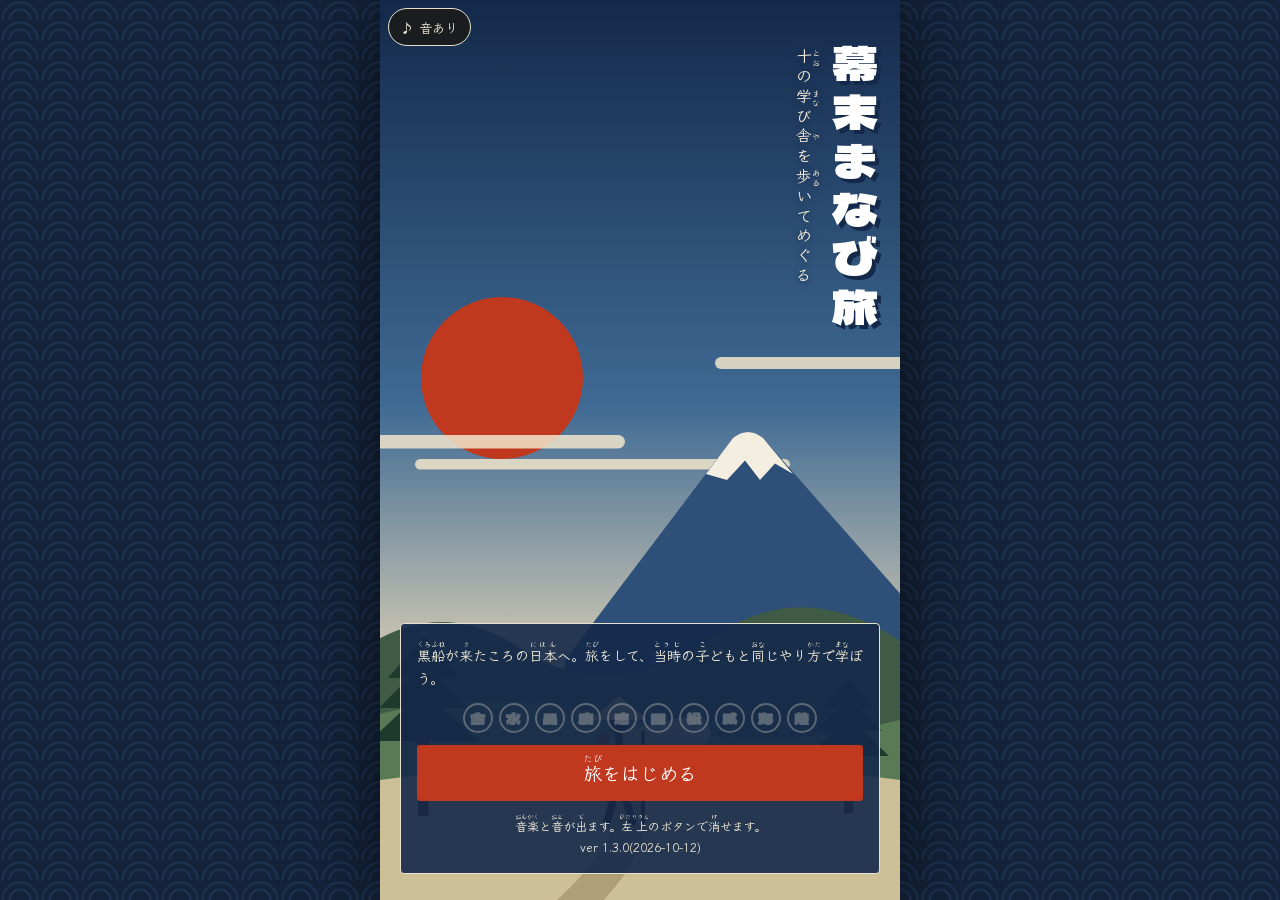
==== bakumatsu-manabi-tabi/index.html @ 2e452f58 "幕末まなび旅 v1.3.0: バージョン情報と更新のきろくを追加" ====
<!doctype html>
<html lang="ja">
<head>
<meta charset="utf-8">
<meta name="viewport" content="width=device-width,initial-scale=1,viewport-fit=cover">
<meta name="description" content="幕末の十の学び舎を歩いてめぐり、当時の子どもと同じやり方で学ぶ、ブラウザで遊べる追体験アプリ。松下村塾・適塾・咸宜園・日新館ほか。">
<meta name="theme-color" content="#14294a">
<meta property="og:type" content="website">
<meta property="og:site_name" content="幕末まなび旅">
<meta property="og:title" content="幕末まなび旅｜十の学び舎を、歩いてめぐる">
<meta property="og:description" content="素読、解読、話しあい、算術。幕末の子どもや若者と同じやり方で学ぶ、ブラウザで遊べる追体験アプリ。">
<meta property="og:url" content="https://shunpedesu.github.io/bakumatsu-manabi-tabi/">
<meta property="og:image" content="https://shunpedesu.github.io/bakumatsu-manabi-tabi/ogp.png">
<meta property="og:image:width" content="1200">
<meta property="og:image:height" content="630">
<meta property="og:locale" content="ja_JP">
<meta name="twitter:card" content="summary_large_image">
<meta name="twitter:title" content="幕末まなび旅｜十の学び舎を、歩いてめぐる">
<meta name="twitter:description" content="素読、解読、話しあい、算術。幕末の子どもや若者と同じやり方で学ぶ、ブラウザで遊べる追体験アプリ。">
<meta name="twitter:image" content="https://shunpedesu.github.io/bakumatsu-manabi-tabi/ogp.png">
<link rel="canonical" href="https://shunpedesu.github.io/bakumatsu-manabi-tabi/">
<link rel="icon" href="data:image/svg+xml,%3Csvg xmlns='http://www.w3.org/2000/svg' viewBox='0 0 64 64'%3E%3Crect width='64' height='64' rx='10' fill='%2314294a'/%3E%3Ccircle cx='32' cy='32' r='20' fill='%23c0391f'/%3E%3Ctext x='32' y='42' font-size='26' text-anchor='middle' fill='%23fff' font-family='sans-serif' font-weight='700'%3E旅%3C/text%3E%3C/svg%3E">
<style>body{margin:0}img{max-width:100%}[hidden]{display:none!important}</style>
<title>幕末まなび旅</title>
<link rel="stylesheet" href="https://fonts.googleapis.com/css2?family=Dela+Gothic+One&family=Zen+Antique&family=Klee+One:wght@400;600&display=swap">
<style>
/* layout: 浮世絵の道中図 → 学び舎ごとに空気(光・床・色)が切り替わる一画面の舞台。単一テーマ(和紙)を意図して採用 */
:root{
  color-scheme:light;
  --washi:#e8e1cf; --washi-2:#d9d0b8; --sumi:#1c1a17; --usuzumi:#5d574c;
  --ai:#1f3a5c; --shu:#c0391f; --matsu:#3f5b46; --kaki:#8f5527;
  --bg:var(--washi); --fg:var(--sumi); --panel:#f1ecdd; --panel-fg:var(--sumi); --line:#b9ae93;
  --f-brush:"Dela Gothic One","Hiragino Kaku Gothic StdN","Yu Gothic",sans-serif;
  --f-book:"Zen Antique","Hiragino Mincho ProN","Yu Mincho",serif;
  --f-body:"Klee One","Hiragino Maru Gothic ProN","Yu Gothic",sans-serif;
}
body[data-s="nisshin"]{--bg:#cfd3d1;--fg:#1b1e22;--line:#9aa3a3}
body[data-s="teki"]{--bg:#12141a;--fg:#e9dfc6;--panel:#231f1a;--panel-fg:#efe4c8;--line:#4a4032}
body[data-s="shoka"]{--bg:#d6cf9f;--fg:#231d12;--panel:#f3ecd2;--line:#a89d6a}
*{box-sizing:border-box}
html,body{min-height:100%}
html{background:#14233a}
body{background:#14233a radial-gradient(circle at 50% 100%,transparent 9px,#1d3352 10px 11px,transparent 12px 16px,#1d3352 17px 18px,transparent 19px) 0 0/40px 20px;color:var(--fg);font-family:var(--f-body);font-weight:600;font-size:17px;line-height:1.9}
#app{max-width:520px;min-height:100dvh;margin:0 auto;padding-inline:16px;padding-block:20px 56px;display:flex;flex-direction:column;gap:20px;background:var(--bg);color:var(--fg);box-shadow:0 0 70px #000a;transition:background .6s,color .6s;overflow-x:clip}
ruby rt{font-size:.5em;letter-spacing:0;font-family:var(--f-body);font-weight:500}
h1,h2,h3{font-family:var(--f-brush);font-weight:400;margin:0;line-height:1.5;text-wrap:balance}
p{margin:0}
button{font:inherit;color:inherit;cursor:pointer}
:focus-visible{outline:3px solid var(--shu);outline-offset:3px}

/* 道中図 */
.sky{margin:-20px -16px 0;padding:36px 16px 44px;background:linear-gradient(#17304f 0,#2d5078 34%,#8fa9b5 70%,var(--washi) 100%);color:#f3ecd9;text-align:center;position:relative}
.sky h1{font-size:clamp(40px,11vw,64px);letter-spacing:.08em}
.sky p{font-size:15px;opacity:.95}
.sky .sun{position:absolute;right:9%;top:26px;width:46px;height:46px;border-radius:50%;background:var(--shu);opacity:.9}
.legend{display:flex;flex-wrap:wrap;gap:8px 16px;font-size:14px;align-items:center}
.chip{display:inline-block;font-size:12px;font-weight:700;padding:0 8px;line-height:1.8;border:1.5px solid currentColor;margin-right:6px;vertical-align:middle;white-space:nowrap}
.chip.f{color:var(--ai)} .chip.a{color:var(--kaki);border-style:dashed}
body[data-s="teki"] .chip.f{color:#9db9dc} body[data-s="teki"] .chip.a{color:#d9a56a}
.road{list-style:none;margin:0;padding:0 0 0 26px;border-left:3px dotted var(--usuzumi);display:flex;flex-direction:column;gap:14px}
.road li{position:relative}
.road li::before{content:"";position:absolute;left:-35px;top:22px;width:15px;height:15px;border-radius:50%;background:var(--washi);border:3px solid var(--sumi)}
.road li.done::before{background:var(--shu);border-color:var(--shu)}
.fuda{width:100%;text-align:left;display:grid;grid-template-columns:auto 1fr auto;gap:14px;align-items:center;padding:12px 16px;background:var(--panel);border:1.5px solid var(--sumi);border-radius:3px;box-shadow:3px 3px 0 var(--washi-2)}
.fuda .no{font-family:var(--f-brush);font-size:28px;color:var(--ai);width:1.3em;text-align:center}
.fuda .nm{font-family:var(--f-brush);font-size:24px;line-height:1.6}
.fuda .sub{font-size:13px;color:var(--usuzumi);line-height:1.5}
.fuda .go{font-size:13px;font-weight:700;background:var(--sumi);color:var(--washi);padding:2px 10px;border-radius:2px;white-space:nowrap}
.fuda[disabled]{opacity:.55;cursor:default;box-shadow:none;border-style:dashed}
.fuda[disabled] .go{background:none;color:var(--usuzumi)}
button.fuda:not([disabled]):hover{transform:translate(-1px,-1px);box-shadow:5px 5px 0 var(--washi-2)}
.seal{display:inline-grid;place-items:center;width:44px;height:44px;border-radius:50%;border:3px solid var(--shu);color:var(--shu);font-family:var(--f-brush);font-size:24px;transform:rotate(-8deg)}

/* 舞台 */
.scene{position:relative;height:200px;margin:-20px -16px 0;overflow:hidden}
.scene .name{position:absolute;right:20px;top:16px;writing-mode:vertical-rl;font-family:var(--f-brush);font-size:34px;letter-spacing:.12em;line-height:1.2;z-index:3}
.scene .where{position:absolute;left:16px;bottom:10px;font-size:13px;z-index:3;font-weight:700}
/* 日新館: 雪の朝・しっくい壁・板の間 */
.sc-nisshin{background:linear-gradient(#e6e8e4 0 62%,#6f5236 62% 64%,#8a6a47 64%)}
.sc-nisshin::after{content:"";position:absolute;inset:64% 0 0;background:repeating-linear-gradient(90deg,transparent 0 78px,#5e4429 78px 80px)}
.sc-nisshin .win{position:absolute;left:8%;top:18px;width:46%;max-width:260px;height:96px;border:5px solid #4a3622;background:#b9c6cf;overflow:hidden}
.sc-nisshin .win::before{content:"";position:absolute;inset:-100px 0 0;background-image:radial-gradient(#fff 1.6px,transparent 2px),radial-gradient(#fff 1.2px,transparent 1.6px);background-size:38px 46px,27px 33px;animation:snow 7s linear infinite}
.sc-nisshin .win::after{content:"";position:absolute;inset:0;background:repeating-linear-gradient(90deg,transparent 0 30px,#4a3622 30px 33px)}
@keyframes snow{to{transform:translateY(92px)}}
/* 適塾: 夜・行灯・格子 */
.sc-teki{background:#0d0f14;color:#e9dfc6}
.sc-teki::before{content:"";position:absolute;inset:0;background:radial-gradient(circle at 24% 62%,#e8a54a66 0,#b8601f33 22%,transparent 52%);animation:flick 2.6s ease-in-out infinite}
.sc-teki .lamp{position:absolute;left:calc(24% - 22px);top:78px;width:44px;height:64px;background:linear-gradient(#f6d89a,#e9a850);border:3px solid #2a1c10;box-shadow:0 0 40px #f2b25e}
.sc-teki .lamp::after{content:"";position:absolute;left:-9px;right:-9px;bottom:-16px;height:13px;background:#2a1c10}
.sc-teki .kou{position:absolute;right:92px;left:46%;top:20px;height:112px;background:repeating-linear-gradient(90deg,#2b2318 0 7px,#141a2a 7px 20px);border:4px solid #2b2318}
.sc-teki::after{content:"";position:absolute;inset:78% 0 0;background:repeating-linear-gradient(90deg,#3b3a22 0 3px,#33321d 3px 6px)}
@keyframes flick{0%,100%{opacity:1}43%{opacity:.82}50%{opacity:.95}71%{opacity:.76}}
/* 松下村塾: 昼下がり・障子・八畳 */
.sc-shoka{background:linear-gradient(#efe6c4 0 66%,#b9ac6a 66%)}
.sc-shoka .shoji{position:absolute;left:6%;top:14px;width:50%;max-width:280px;height:112px;background:#fbf6e2;border:5px solid #6b4a2a;background-image:linear-gradient(#6b4a2a 2px,transparent 2px),linear-gradient(90deg,#6b4a2a 2px,transparent 2px);background-size:100% 37px,46px 100%;box-shadow:0 0 50px #fff6c8}
.sc-shoka::before{content:"";position:absolute;inset:0;background:linear-gradient(112deg,transparent 30%,#fff8cf88 31% 46%,transparent 47%);z-index:1}
.sc-shoka::after{content:"";position:absolute;inset:66% 0 0;background:repeating-linear-gradient(90deg,transparent 0 118px,#5c5a2c 118px 121px)}

/* 追加七校の舞台 */
body[data-s="kodo"]{--bg:#eadfd6} body[data-s="shohei"]{--bg:#c6ccc4} body[data-s="fuku"]{--bg:#d3d6d2}
body[data-s="shizu"]{--bg:#d8d6bd} body[data-s="kangi"]{--bg:#cfd3c2} body[data-s="kaigun"]{--bg:#c2d5db} body[data-s="goju"]{--bg:#dcd2c0}
.scene .name{max-height:176px}
.roof{position:absolute;left:6%;bottom:28%;width:54%;max-width:300px;height:100px;clip-path:polygon(8% 0,92% 0,100% 40%,95% 40%,95% 100%,5% 100%,5% 40%,0 40%)}
.sc-kodo{background:linear-gradient(#f6e9e6 0 72%,#cdc3a8 72%)}
.sc-kodo .roof{background:linear-gradient(#2c2c2c 0 40%,#f5f2e9 40%)}
.sc-kodo .ume{position:absolute;right:70px;top:0;width:44%;height:120px;background-image:radial-gradient(#cf3f6b 3.5px,transparent 4.5px),radial-gradient(#fff 3px,transparent 4px),linear-gradient(160deg,transparent 48%,#3a2a22 48% 51%,transparent 51%);background-size:44px 36px,58px 50px,100% 100%}
.sc-shohei{background:linear-gradient(#b7c3c8 0 72%,#8b8878 72%)}
.sc-shohei .roof{background:linear-gradient(#4b7a66 0 40%,#191919 40%)}
.sc-fuku{background:linear-gradient(#d3dde0 0 58%,#5f8496 58% 72%,#b5a787 72%)}
.sc-fuku .roof{background:linear-gradient(#3b3b3b 0 40%,#ece5d3 40%)}
.sc-shizu{background:linear-gradient(#e2e8d8 0 26%,#58774c 26% 72%,#b9ae8c 72%)}
.sc-shizu .roof{background:linear-gradient(#a8522c 0 46%,#eadcc3 46%)}
.sc-kangi{background:linear-gradient(#e9ece2 0 40%,#a9b8a4 40% 72%,#b3a985 72%)}
.sc-kangi .roof{background:linear-gradient(#8b7a48 0 52%,#e7ddc3 52%);clip-path:polygon(20% 0,80% 0,100% 52%,94% 52%,94% 100%,6% 100%,6% 52%,0 52%)}
.sc-kaigun{background:linear-gradient(#d4e3e8 0 58%,#2e5f7b 58%)}
.sc-kaigun .ship{position:absolute;left:12%;bottom:32%;width:48%;max-width:270px;height:112px;animation:bob 4s ease-in-out infinite;background:linear-gradient(90deg,transparent 22%,#1c1a17 22% 24%,transparent 24% 49%,#1c1a17 49% 51%,transparent 51% 76%,#1c1a17 76% 78%,transparent 78%) top/100% 82px no-repeat}
.sc-kaigun .ship::after{content:"";position:absolute;left:0;right:0;bottom:0;height:30px;background:#1c1a17;clip-path:polygon(0 0,100% 0,90% 100%,8% 100%)}
@keyframes bob{50%{transform:translateY(5px) rotate(-1deg)}}
.sc-goju{background:linear-gradient(#efe3d2 0 60%,#3d6a82 60% 74%,#b8ac8c 74%)}
.sc-goju .yama{position:absolute;left:4%;bottom:38%;width:62%;max-width:340px;height:92px;background:#4b5563;clip-path:polygon(0 100%,24% 34%,36% 22%,44% 30%,56% 8%,66% 14%,100% 100%)}
.sc-goju .kemuri{position:absolute;left:32%;top:8px;width:70px;height:44px;border-radius:50%;background:#9a9591;opacity:.75;filter:blur(5px)}
.mato{position:relative;height:44px;background:var(--bg);border:1.5px solid var(--fg)}
.mato::before{content:"";position:absolute;left:calc(50% - var(--z,18%)/2);width:var(--z,18%);top:0;bottom:0;background:var(--shu);opacity:.8}
.mato .ya{position:absolute;top:5px;width:6px;height:32px;background:var(--fg);animation:ya 1.2s linear infinite alternate!important}
@keyframes ya{from{left:0}to{left:calc(100% - 6px)}}
.yuka{height:96px;background:#3a1c13;position:relative;overflow:hidden;border:1.5px solid var(--line)}
.yuka i{position:absolute;inset:0;background:linear-gradient(100deg,transparent 22%,#fff9 40%,#ffe9b0aa 48%,transparent 66%);opacity:0;transition:opacity .4s}
.datsu{display:grid;gap:10px}
.datsu button{text-align:left;padding:10px 14px;background:var(--bg);border:1.5px solid var(--fg);border-radius:3px;color:var(--fg)}
.datsu button[disabled]{text-decoration:line-through;opacity:.45}
.kyu{font-family:var(--f-brush);font-size:20px}
.kyu b{color:var(--shu);font-weight:400;font-size:1.3em}
.eng{font-family:Georgia,"Times New Roman",serif;font-size:34px;line-height:1.3}
.panel{background:var(--panel);color:var(--panel-fg);border:1.5px solid var(--line);padding:20px 18px;display:flex;flex-direction:column;gap:14px;border-radius:3px}
.panel h2{font-size:26px}
.note{font-size:14px;line-height:1.75;border-top:1px dashed var(--line);padding-top:10px}
.tate{writing-mode:vertical-rl;font-family:var(--f-book);font-weight:700;font-size:clamp(21px,5.6vw,27px);line-height:2.3;letter-spacing:.08em;height:15em;max-width:100%;overflow-x:auto;margin-inline:auto;padding:8px 4px}
.tate span{transition:color .3s,opacity .3s;opacity:.28}
.tate span.on{opacity:1}
.tate span.now{color:var(--shu)}
.tate.all span{opacity:1}
.btn{background:var(--sumi);color:var(--washi);border:0;padding:10px 22px;border-radius:3px;font-weight:700;font-size:17px;align-self:flex-start}
body[data-s="teki"] .btn{background:#e9dfc6;color:#12141a}
.btn.sub{background:none;color:inherit;border:1.5px solid currentColor}
body[data-s="teki"] .btn.sub{background:none;color:inherit}
.btn[disabled]{opacity:.35;cursor:default}
.row{display:flex;flex-wrap:wrap;gap:10px;align-items:center}
.nav{display:flex;justify-content:space-between;align-items:center;gap:12px;flex-wrap:wrap}
.dots{display:flex;gap:7px}
.dots i{width:10px;height:10px;border-radius:50%;border:1.5px solid currentColor;opacity:.6}
.dots i.on{background:currentColor;opacity:1}
.ans{min-height:58px;border-bottom:2px solid var(--line);display:flex;flex-wrap:wrap;gap:6px;align-items:flex-end;padding-bottom:6px;font-family:var(--f-book);font-weight:700;font-size:20px}
.tiles{display:flex;flex-wrap:wrap;gap:10px}
.tile{font-family:var(--f-book);font-weight:700;font-size:20px;line-height:2;padding:4px 14px;background:var(--bg);color:var(--fg);border:1.5px solid var(--fg);border-radius:3px}
.tile.used{visibility:hidden}
.tile.ng{animation:shake .3s}
@keyframes shake{25%{transform:translateX(-5px)}75%{transform:translateX(5px)}}
.okite{font-family:var(--f-book);font-weight:700;font-size:clamp(18px,4.8vw,22px);line-height:2.2;margin:0;padding:0;list-style:none;min-height:9em}
.okite li{animation:rise .5s}
.okite .last{font-family:var(--f-brush);font-size:1.25em;color:var(--shu);margin-top:6px}
@keyframes rise{from{opacity:0;transform:translateY(8px)}}
.nl{display:flex;flex-wrap:wrap;gap:10px;font-family:Georgia,"Times New Roman",serif;font-size:24px}
.nl button{background:none;border:0;border-bottom:2px dotted currentColor;padding:2px 4px;display:flex;flex-direction:column;align-items:center;line-height:1.4}
.nl small{font-family:var(--f-body);font-size:12px;min-height:1.6em;color:#e0b070}
.wait{height:8px;background:var(--line);overflow:hidden}
.wait b{display:block;height:100%;width:0;background:#e8a54a}
.marks{font-size:30px;letter-spacing:.3em;font-family:var(--f-book)}
.usu{display:grid;place-items:center;gap:8px}
.kine{width:26px;height:110px;background:#7a5633;border-radius:6px 6px 12px 12px;transform-origin:50% 0;transition:transform .12s}
.kine.hit{transform:translateY(26px)}
.mortar{width:130px;height:54px;background:#5a4630;border-radius:8px 8px 40px 40px;border-top:10px solid #efe9d6}
.plan{width:150px;max-width:100%}
.plan rect{fill:#c9c07a;stroke:#4f4a22;stroke-width:2}
.choice{display:grid;gap:10px}
.choice button{text-align:left;padding:10px 14px;background:var(--bg);border:1.5px solid var(--fg);border-radius:3px;color:var(--fg)}
.choice button.sel{background:var(--fg);color:var(--bg)}
textarea{font:inherit;width:100%;min-height:92px;padding:10px;background:#fffdf3;color:#1c1a17;border:1.5px solid var(--line);border-radius:3px;resize:vertical}
.voices{display:grid;gap:8px;font-size:15px}
.voices p{border-left:4px solid var(--matsu);padding-left:10px}
.tegata{align-self:center;width:min(100%,380px);background:linear-gradient(90deg,#b98a54,#c99b63 40%,#b58449);color:#231708;border-radius:46px 46px 6px 6px;padding:34px 22px 24px;text-align:center;display:flex;flex-direction:column;gap:14px;box-shadow:0 4px 0 #6f4d27;position:relative}
.tegata::before{content:"";position:absolute;top:12px;left:50%;width:12px;height:12px;margin-left:-6px;border-radius:50%;background:var(--washi)}
.tegata h2{font-size:34px;letter-spacing:.2em}
.stamps{display:grid;grid-template-columns:repeat(5,1fr);gap:8px;justify-items:center}
.stamps .seal{width:46px;height:46px}
.stamps .none{border:2px dashed #7a5a34;color:transparent;transform:none}
.shi{font-family:var(--f-brush);font-size:20px;line-height:1.7;overflow-wrap:anywhere}
.big{font-family:var(--f-brush);font-size:30px;text-align:center}
.cv{width:100%;height:250px;display:block;border:1.5px solid var(--sumi);background:#efe6d0}
#go{touch-action:none;user-select:none;-webkit-user-select:none}
.nfuda{border:2px solid var(--panel-fg);padding:10px 14px;font-size:15px;line-height:1.8;background:var(--bg);color:var(--fg)}
.nfuda b.t{font-family:var(--f-brush);font-weight:400;font-size:20px;margin-right:8px}
.ima{color:var(--shu);font-weight:700;white-space:nowrap}
input[type=text]{font:inherit;width:100%;max-width:280px;padding:8px 10px;background:#fffdf3;color:#1c1a17;border:1.5px solid var(--line);border-radius:3px}
.choice small{display:block;font-size:13px;line-height:1.6;opacity:.85}
.ages{display:flex;flex-wrap:wrap;gap:8px}
.ages button{padding:4px 14px;background:var(--bg);border:1.5px solid var(--fg);border-radius:3px;color:var(--fg)}
.ages button.sel{background:var(--fg);color:var(--bg)}
.menjo{align-self:center;width:min(100%,460px);background:#f6f1e1;border:6px double var(--sumi);padding:24px 20px;text-align:center;display:flex;flex-direction:column;gap:10px}
.menjo h2{font-size:38px;letter-spacing:.25em}
details{font-size:14px;line-height:1.8}
details summary{cursor:pointer;font-weight:700}
/* 第四版: 書体・スマホ主体・扉絵・人物・音 */
h1,h2,.fuda .nm,.fuda .no,.big,.kyu,.seal,.shi,.okite .last{letter-spacing:.02em}
.tate,.tile,.ans,.okite,.marks{font-weight:400}
.panel h2{font-size:23px}.fuda .nm{font-size:20px}.fuda .no{font-size:24px}.big{font-size:26px}.kyu{font-size:17px}.shi{font-size:18px}
.btn{min-height:48px}.choice button,.datsu button,.tile{min-height:46px}
.nav{position:sticky;bottom:0;z-index:5;background:var(--bg);margin-inline:-16px;padding:10px 16px calc(10px + env(safe-area-inset-bottom,0px));border-top:1.5px solid var(--line)}
#back{align-self:flex-end}
#snd{position:fixed;z-index:20;top:calc(8px + env(safe-area-inset-top,0px));left:max(8px,calc(50% - 252px));min-height:38px;padding:0 12px;border:1.5px solid #e8e1cf;border-radius:19px;background:#1c1a17d9;color:#e8e1cf;font:600 13px var(--f-body)}
.art{position:absolute;inset:0;width:100%;height:100%}
.title{position:relative;margin:-20px -16px -56px;min-height:max(620px,100dvh);overflow:hidden;display:flex;flex-direction:column;justify-content:flex-end;padding:24px 20px calc(26px + env(safe-area-inset-bottom,0px));color:#f3ecd9}
.title h1{position:absolute;right:20px;top:40px;writing-mode:vertical-rl;font-size:clamp(34px,10vw,46px);letter-spacing:.06em;line-height:1.12;color:#fff;text-shadow:4px 4px 0 #14294a;animation:rise 1s both}
.title .lead{position:absolute;right:calc(34px + clamp(34px,10vw,46px));top:48px;writing-mode:vertical-rl;font-size:16px;letter-spacing:.24em;text-shadow:0 1px 6px #14294a;animation:rise 1s .4s both}
.tbox{position:relative;z-index:2;display:flex;flex-direction:column;gap:12px;background:#14294ae6;border:1.5px solid #e8e1cf;padding:16px;border-radius:4px;animation:rise .8s .7s both}
.tbox p{font-size:14px;line-height:1.7}
.tbox .btn{align-self:stretch;font-size:19px;background:var(--shu);color:#fff}
.tbox .btn.sub{background:none;color:#f3ecd9;font-size:16px}
.tseals{display:flex;flex-wrap:wrap;gap:6px;justify-content:center}
.tseals .seal{width:30px;height:30px;font-size:15px;border-width:2px;opacity:.3;color:#f3ecd9;border-color:#f3ecd9;transform:none}
.tseals .seal.got{opacity:1;color:#ff8a70;border-color:#ff8a70}
.petal{position:absolute;top:-20px;width:11px;height:8px;background:#f4bcc6;border-radius:80% 10% 80% 10%;animation:fall linear infinite;z-index:1}
@keyframes fall{to{transform:translate(-70px,110vh) rotate(540deg)}}
.banner{position:relative;margin:-20px -16px 0;height:150px;overflow:hidden}
.banner h1{position:absolute;right:18px;bottom:10px;color:#fff;font-size:34px;text-shadow:3px 3px 0 #14294a}
.chara{display:grid;grid-template-columns:84px 1fr;gap:12px;align-items:start}
.chara>div{min-width:0}
.chara svg{width:84px;height:84px;display:block}
.chara b{font-family:var(--f-brush);font-weight:400;font-size:17px;line-height:1.6;display:block}
.chara small{display:block;font-size:13px;line-height:1.5;opacity:.85}
.fuki{background:var(--bg);color:var(--fg);border:1.5px solid currentColor;border-radius:4px 14px 14px 14px;padding:8px 12px;margin-top:6px;font-size:16px;line-height:1.75}
.met{display:grid;grid-template-columns:repeat(auto-fill,minmax(76px,1fr));gap:10px;text-align:center;font-size:12px;line-height:1.4;width:100%}
.met svg{width:62px;height:62px;margin:0 auto;display:block}
.met .q{opacity:.25}
.op{position:relative;margin:-20px -16px -56px;min-height:max(620px,100dvh);overflow:hidden;display:flex;flex-direction:column;justify-content:space-between;gap:18px;padding:64px 22px calc(22px + env(safe-area-inset-bottom,0px));background:linear-gradient(#0f1d33,#1f3a5c 70%,#2d4f78);color:#f3ecd9}
.op svg.ship{width:100%;height:auto;display:block;border:1.5px solid #f3ecd955}
.optx{display:flex;flex-direction:column;gap:14px;font-size:19px;line-height:2.1}
.optx p{animation:rise 1s both}
.optx p.big{color:#fff;font-size:30px;text-align:left}
.opnav{display:flex;align-items:center;justify-content:space-between;gap:10px}
.opnav span{font-size:13px;opacity:.7}
.opnav .btn{background:var(--shu);color:#fff}
.opnav .btn.sub{background:none;color:#f3ecd9}
.goalist{list-style:none;margin:0;padding:0;display:grid;gap:8px;font-size:16px;line-height:1.7}
.goalist li{display:grid;grid-template-columns:1fr auto;gap:10px;align-items:baseline;border-bottom:1px dashed currentColor;padding-bottom:6px}
.goalist b{font-family:var(--f-brush);font-weight:400;white-space:nowrap}
.goalist li.ok b{color:var(--shu)}
.op .goalist li.ok b{color:#ff8a70}
.goal{border-top:5px solid var(--shu)}
details.more>summary{display:inline-block;list-style:none;cursor:pointer;font-size:13px;font-weight:600;line-height:1.6;padding:4px 12px;border:1.5px solid currentColor;border-radius:14px;opacity:.8}
details.more>summary::-webkit-details-marker{display:none}
details.more[open]>summary{margin-bottom:8px}
details.more .note{border-top:0;padding-top:0}
.nfuda details.more{margin-top:6px}.nfuda details.more p{font-size:14px;line-height:1.8}
.tile.hint{outline:4px solid var(--shu);outline-offset:2px}
.mihon{font-family:var(--f-book);font-weight:400;font-size:15px;line-height:2.1;border:1.5px dashed var(--line);padding:6px 10px}
.inbox{border:2px solid var(--shu)}.inbox p{font-size:15px;line-height:1.8}
.itm{display:inline-grid;place-items:center;width:30px;height:30px;margin-right:8px;background:var(--sumi);color:var(--washi);font-family:var(--f-brush);font-weight:400;font-size:16px;border-radius:3px;vertical-align:middle}
.items{display:grid;gap:6px;font-size:14px;line-height:1.7}
.items details{border-bottom:1px dashed var(--line);padding-bottom:4px}
.items summary{list-style:none;font-weight:600}
.items .q{display:inline-block;opacity:.3}
.items{grid-template-columns:1fr}
.jobs{display:grid;gap:10px}
.srcb{border-top:1.5px solid var(--line);padding-top:10px;font-size:14px;line-height:1.75}
.srcb ul{margin:2px 0 8px;padding-left:1.3em}
.srcb .lk{font-size:13px;overflow-wrap:anywhere}
.srcb a{color:var(--ai)}
img.pt{border-radius:50%;border:2px solid #1c1a17;display:block;object-fit:cover}
.chara img.pt{width:84px;height:84px}
.met img.pt{width:62px;height:62px;margin:0 auto}
#tabs{position:fixed;z-index:15;bottom:0;left:50%;transform:translateX(-50%);width:min(100%,520px);display:grid;grid-template-columns:1fr 1fr;background:#1c1a17;padding-bottom:env(safe-area-inset-bottom,0px)}
#tabs button{min-height:54px;background:none;border:0;border-top:4px solid transparent;color:#cfc7b3;font:600 15px var(--f-body)}
#tabs button.on{border-top-color:var(--shu);color:#fff;background:#2e2a24}
body.tabbed #app{padding-bottom:calc(86px + env(safe-area-inset-bottom,0px))}
body.tabbed .nav{bottom:calc(54px + env(safe-area-inset-bottom,0px))}
.evt{border:2px solid var(--shu);padding:12px;display:flex;flex-direction:column;gap:10px;animation:rise .6s}
.evt b.t{font-family:var(--f-brush);font-weight:400;color:var(--shu);font-size:17px}
.cal{display:grid;grid-template-columns:repeat(14,1fr);gap:4px}
.cal i{aspect-ratio:1;border:1.5px solid var(--line);border-radius:50%}
.cal i.on{background:var(--shu);border-color:var(--shu)}
.panel h3{font-size:18px;margin-top:6px}
.rec{list-style:none;margin:0;padding:0;display:grid;gap:0}
.rec li{display:grid;grid-template-columns:1fr auto;gap:2px 10px;padding:8px 0;border-top:1px dashed var(--line);font-size:15px;line-height:1.7}
.rec small{grid-column:1/-1;font-size:13px;opacity:.85}
@media (prefers-reduced-motion:reduce){*{animation:none!important;transition:none!important}}
</style>
</head>
<body>

<button id="snd" type="button" aria-pressed="true">♪ 音あり</button>
<div id="app"></div>
<nav id="tabs" hidden aria-label="画面の切りかえ"><button type="button" data-v="map">道中図</button><button type="button" data-v="pass">マイページ</button></nav>

<script>
const R=s=>s.replace(/([一-鿿々ヶ]+)\{([^}]+)\}/g,'<ruby>$1<rt>$2</rt></ruby>');
const F=t=>`<span class="chip f">${R('史実{しじつ}')}</span>${R(t)}`;
const A=t=>`<span class="chip a">${R('アプリの工夫{くふう}')}</span>${R(t)}`;
const app=document.getElementById('app');
/* バージョン情報: 更新のたびに先頭へ足す */
const HIST=[['1.3.0','2026-10-12','むずかしさを三段階でえらべるように。説明文を「くわしく知る」にたたんで文章を減らした。バージョン情報を追加。'],
 ['1.2.0','2026-10-10','レベル、門の解放、時代の仕事、品あつめを追加。シェア用の画像を設定。'],
 ['1.1.0','2026-10-10','史実を原典と照らし合わせ、裏づけのない説明を削除。出典ページ、オープニング、旅の目あて、旅のむすびを追加。音楽を自作曲に。'],
 ['1.0.0','2026-10-09','公開。十の学び舎、歩く旅、主人公づくり、マイページ、出会う人。']];
const VER=HIST[0][0],VERDATE=HIST[0][1];
let S={view:'title',school:null,step:0,done:{},shi:'',notes:{},marks:[]};
S.me=null;S.at='edo';S.met={};S.vis={};S.days={};S.ev={};S.items={};S.jobs={};S.inbox=[];
try{const d=JSON.parse(localStorage.getItem('manabitabi')||'{}');S.done=d.done||{};S.shi=d.shi||'';S.me=d.me||null;S.at=d.at||'edo';S.met=d.met||{};S.vis=d.vis||{};S.days=d.days||{};S.ev=d.ev||{};S.dailyDone=d.dd||'';S.opSeen=d.op||0;S.endSeen=d.ed||0;S.diff=d.df||'n';S.items=d.it||{};S.jobs=d.jb||{};S.inbox=d.ib||[];Object.keys(S.done).forEach(k=>{if(!S.vis[k])S.vis[k]=1})}catch(e){}
const save=()=>{try{localStorage.setItem('manabitabi',JSON.stringify({done:S.done,shi:S.shi,me:S.me,at:S.at,met:S.met,vis:S.vis,days:S.days,ev:S.ev,dd:S.dailyDone,op:S.opSeen,ed:S.endSeen,it:S.items,jb:S.jobs,ib:S.inbox,df:S.diff}))}catch(e){}};
const UM={b:'武士{ぶし}の子{こ}',c:'商人{しょうにん}の子{こ}',n:'農家{のうか}の子{こ}',i:'医者{いしゃ}の子{こ}'};
const UMD={b:'藩{はん}の学校{がっこう}に通{かよ}える家{いえ}。父{ちち}は刀{かたな}を二本{にほん}さしている。',c:'町{まち}の寺子屋{てらこや}で、読{よ}み書{か}きとそろばんを習{なら}った。',n:'村{むら}の寺子屋{てらこや}で学{まな}び、家{いえ}の田畑{たはた}も手{て}つだっている。',i:'家{いえ}には薬{くすり}と本{ほん}がある。蘭学{らんがく}にあこがれている。'};
const AGE={10:'十歳{じっさい}',11:'十一歳{じゅういっさい}',12:'十二歳{じゅうにさい}',13:'十三歳{じゅうさんさい}',14:'十四歳{じゅうよんさい}',15:'十五歳{じゅうごさい}'};
const meLine=()=>`${esc(S.me.name)} ・ ${R(UM[S.me.um])} ・ ${R(AGE[S.me.age])}`;
/* だれが学べたか(史実) o: all=身分を問わない / b=武士だけ / most=多くは武士 */
const ADM={nisshin:{w:'会津藩{あいづはん}の上級{じょうきゅう}の武士{ぶし}の子{こ}。十歳{じっさい}で入学{にゅうがく}',o:'b'},kodo:{w:'水戸藩{みとはん}の武士{ぶし}とその子{こ}',o:'b'},shohei:{w:'幕府{ばくふ}の家来{けらい}とその子{こ}。講義{こうぎ}を聞{き}くだけなら、ほかの人{ひと}にもゆるされた',o:'most'},fuku:{w:'はじめは藩{はん}の武士{ぶし}の若者{わかもの}が中心{ちゅうしん}',o:'most'},teki:{w:'全国{ぜんこく}から集{あつ}まった若者{わかもの}',o:'open'},shizu:{w:'武士{ぶし}でない家{いえ}の子{こ}も学{まな}べた',o:'all'},shoka:{w:'武士{ぶし}の子{こ}も、そうでない家{いえ}の子{こ}も',o:'all'},kangi:{w:'年{とし}も身分{みぶん}も問{と}わない',o:'all'},kaigun:{w:'幕府{ばくふ}や藩{はん}からえらばれた武士{ぶし}の若者{わかもの}',o:'b'},goju:{w:'薩摩藩{さつまはん}の武士{ぶし}の男{おとこ}の子{こ}。六歳{ろくさい}から',o:'b'}};
const ERA={nisshin:'一八六〇年{ねん}ごろ',kodo:'一八四〇年代{ねんだい}',shohei:'一八五〇年代{ねんだい}',fuku:'一八六〇年代{ねんだい}',teki:'一八五〇年代{ねんだい}',shizu:'一八四〇年代{ねんだい}',shoka:'一八五七年{ねん}ごろ',kangi:'一八四〇年代{ねんだい}',kaigun:'一八五〇年代{ねんだい}のおわり',goju:'一八四〇年代{ねんだい}'};
function nyumon(){const a=ADM[S.school],b=S.me.um==='b';
  const v=a.o==='open'?F('全国{ぜんこく}から入門者{にゅうもんしゃ}が集{あつ}まりました。')+A('きみも塾生{じゅくせい}としてむかえます。'):a.o==='all'?F('きみの生{う}まれでも、ほんとうに入門{にゅうもん}できました。'):a.o==='most'?F('塾生{じゅくせい}の多{おお}くは武士{ぶし}の若者{わかもの}でした。')+A('きみも塾生{じゅくせい}としてむかえます。'):b?A('きみを、ここの武士{ぶし}の子{こ}としてむかえます。'):F('きみの生{う}まれでは、ほんとうは入門{にゅうもん}できませんでした。')+A('今日{きょう}は特別{とくべつ}に門{もん}をあけてもらいます。');
  return `<div class="nfuda"><b class="t">${R('入門札{にゅうもんふだ}')}</b>${meLine()}<br>${R(ERA[S.school])}<details class="more"><summary>${R('この門{もん}に入{はい}れた人{ひと}')}</summary><p>${A('学{まな}び舎{や}ごとに、出会{であ}う人{ひと}がいた時代{じだい}へ旅{たび}します。')}<br>${F('ここで学{まな}べた人{ひと}:'+a.w)}<br>${v}</p></details></div>`}
const esc=s=>s.replace(/[&<>"]/g,c=>({'&':'&amp;','<':'&lt;','>':'&gt;','"':'&quot;'}[c]));

/* ---------- 音: 音楽と効果音(すべてその場で合成) ---------- */
const AU={on:true,ctx:null,mood:null,timer:null,step:0,next:0};
try{AU.on=localStorage.getItem('manabitabi_snd')!=='off'}catch(e){}
function ac(){if(!AU.ctx){const C=window.AudioContext||window.webkitAudioContext;AU.ctx=new C();AU.bgm=AU.ctx.createGain();AU.bgm.gain.value=.13;AU.bgm.connect(AU.ctx.destination);AU.sfx=AU.ctx.createGain();AU.sfx.gain.value=.55;AU.sfx.connect(AU.ctx.destination)}
  if(AU.ctx.state==='suspended')AU.ctx.resume();return AU.ctx}
function env(g,t,v,d,a=.006){g.gain.setValueAtTime(.0001,t);g.gain.exponentialRampToValueAtTime(v,t+a);g.gain.exponentialRampToValueAtTime(.0001,t+d)}
function pluck(f,t,d,v,out){const c=AU.ctx,g=c.createGain();env(g,t,v,d);g.connect(out);[['triangle',1,1],['sine',2,.35],['sine',3.01,.12]].forEach(([w,m,k])=>{const o=c.createOscillator(),h=c.createGain();o.type=w;o.frequency.value=f*m;h.gain.value=k;o.connect(h).connect(g);o.start(t);o.stop(t+d+.05)})}
function flute(f,t,d,v,out){const c=AU.ctx,o=c.createOscillator(),g=c.createGain(),l=c.createOscillator(),lg=c.createGain();o.type='sine';o.frequency.value=f;l.frequency.value=5;lg.gain.value=f*.012;l.connect(lg).connect(o.frequency);
  g.gain.setValueAtTime(.0001,t);g.gain.linearRampToValueAtTime(v,t+.12);g.gain.setValueAtTime(v,t+d*.7);g.gain.linearRampToValueAtTime(.0001,t+d);o.connect(g).connect(out);o.start(t);l.start(t);o.stop(t+d+.05);l.stop(t+d+.05)}
function drum(t,v,out,f=120){const c=AU.ctx,o=c.createOscillator(),g=c.createGain();o.frequency.setValueAtTime(f,t);o.frequency.exponentialRampToValueAtTime(42,t+.2);env(g,t,v,.3,.004);o.connect(g).connect(out);o.start(t);o.stop(t+.35)}
function hiss(t,d,v,out,fq=1800){const c=AU.ctx,n=c.createBufferSource(),b=c.createBuffer(1,c.sampleRate*d,c.sampleRate),a=b.getChannelData(0);for(let i=0;i<a.length;i++)a[i]=Math.random()*2-1;n.buffer=b;const f=c.createBiquadFilter();f.type='bandpass';f.frequency.value=fq;const g=c.createGain();env(g,t,v,d,.004);n.connect(f).connect(g).connect(out);n.start(t)}
function tok(f=520,d=.09){if(!AU.on)return;try{const c=ac();pluck(f,c.currentTime,Math.max(d,.12)*2,.5,AU.sfx)}catch(e){}}
function sfx(k){if(!AU.on)return;try{const c=ac(),t=c.currentTime,o=AU.sfx;
  if(k==='ok'){pluck(587,t,.5,.4,o);pluck(880,t+.11,.7,.4,o)}
  else if(k==='clack'){hiss(t,.05,.5,o,2600);pluck(1400,t,.06,.18,o)}
  else if(k==='stamp'){drum(t,.9,o,150);hiss(t,.12,.35,o,700);pluck(294,t+.18,1.2,.35,o);pluck(440,t+.3,1.2,.3,o);pluck(587,t+.42,1.6,.3,o)}
  else if(k==='arrive'){[294,392,440,587,784].forEach((f,i)=>pluck(f,t+i*.1,.9,.35,o));drum(t+.5,.6,o)}
  else if(k==='boom'){drum(t,1,o,70);hiss(t,.6,.5,o,200)}
  else if(k==='step'){hiss(t,.06,.22,o,900)}}catch(e){}}
/* 音楽: 和楽器風の音色 × ビート。都節(in)と民謡調のペンタ(yo)。数字は音階の何番目か、_ は休み */
const SC={in:[0,1,5,7,8],yo:[0,3,5,7,10]},_=-1;
function fxInit(){if(AU.bus)return;const c=AU.ctx;AU.bus=c.createGain();const lp=c.createBiquadFilter();lp.type='lowpass';lp.frequency.value=6000;const cp=c.createDynamicsCompressor();cp.threshold.value=-18;cp.ratio.value=4;
  AU.bus.connect(lp).connect(cp).connect(AU.bgm);AU.send=c.createGain();AU.send.gain.value=.3;const dl=c.createDelay(1);dl.delayTime.value=.33;const fb=c.createGain();fb.gain.value=.38;const dlp=c.createBiquadFilter();dlp.type='lowpass';dlp.frequency.value=2200;
  AU.send.connect(dl);dl.connect(dlp).connect(fb).connect(dl);dlp.connect(AU.bus);AU.dl=dl;AU.bgm.gain.value=.22}
function sham(f,t,v,out){const c=AU.ctx,o=c.createOscillator(),bp=c.createBiquadFilter(),g=c.createGain();o.type='sawtooth';o.frequency.setValueAtTime(f*1.03,t);o.frequency.exponentialRampToValueAtTime(f,t+.03);bp.type='bandpass';bp.frequency.value=Math.min(4200,f*3.2);bp.Q.value=1.6;env(g,t,v,.26,.003);o.connect(bp).connect(g).connect(out);o.start(t);o.stop(t+.3);hiss(t,.02,v*.5,out,3200)}
function bassN(f,t,d,v,out){const c=AU.ctx,o=c.createOscillator(),o2=c.createOscillator(),lp=c.createBiquadFilter(),g=c.createGain();o.type='triangle';o2.type='sine';o.frequency.value=f;o2.frequency.value=f/2;lp.type='lowpass';lp.frequency.value=420;env(g,t,v,d,.008);o.connect(lp);o2.connect(lp);lp.connect(g).connect(out);o.start(t);o2.start(t);o.stop(t+d+.05);o2.stop(t+d+.05)}
function pad(fs,t,d,v,out){const c=AU.ctx,lp=c.createBiquadFilter(),g=c.createGain();lp.type='lowpass';lp.frequency.value=780;g.gain.setValueAtTime(.0001,t);g.gain.linearRampToValueAtTime(v,t+d*.35);g.gain.linearRampToValueAtTime(.0001,t+d);lp.connect(g).connect(out);
  fs.forEach(f=>[-7,7].forEach(ct=>{const o=c.createOscillator();o.type='sawtooth';o.frequency.value=f;o.detune.value=ct;o.connect(lp);o.start(t);o.stop(t+d+.05)}))}
const snare=(t,v,o)=>{hiss(t,.15,v,o,1900);drum(t,v*.5,o,210)},hat=(t,v,o)=>hiss(t,.03,v,o,8200);
const MOOD={
 map:{bpm:82,sc:'in',base:146.83,sw:.16,k:'x.....x...x.....',s:'....x.......x...',h:'x.x.x.x.x.x.x.xx',br:'x..x..x...x.....',bb:[0,3,2,4],pad:1,ins:'koto',
  ld:[[5,_,_,7,_,_,8,_,7,_,5,_,_,_,_,_, 4,_,_,5,_,_,7,_,5,_,4,_,2,_,_,_, 5,_,_,7,_,_,9,_,8,_,7,_,_,_,5,_, 4,_,5,_,2,_,_,_,0,_,_,_,_,_,_,_],
      [9,_,_,8,_,_,7,_,_,_,5,_,7,_,_,_, 8,_,_,7,_,_,5,_,4,_,_,_,2,_,_,_, 4,_,5,_,7,_,_,_,5,_,4,_,2,_,_,_, 0,_,_,2,_,_,4,_,5,_,_,_,_,_,_,_]]},
 walk:{bpm:138,sc:'yo',base:146.83,sw:0,k:'x...x...x...x.x.',s:'....x.......x..x',h:'x.xxx.xxx.xxx.xx',br:'x.x.x.x.x.x.x.x.',bb:[0,0,3,4],pad:0,ins:'sham',
  ld:[[5,_,5,7,8,_,7,5,7,_,5,4,5,_,_,_, 5,_,5,7,8,_,10,8,7,_,8,7,5,_,_,_],[5,_,5,7,8,_,7,5,7,_,5,4,5,_,_,_, 8,_,8,10,12,_,10,8,7,_,5,7,8,_,_,_],
      [9,_,8,7,8,_,7,5,7,_,5,4,2,_,4,_, 5,_,7,_,8,_,7,5,4,_,2,_,0,_,_,_],[5,_,5,7,8,_,7,5,7,_,5,4,5,_,_,_, 5,7,8,10,12,_,10,_,8,_,7,_,5,_,_,_]]},
 school:{bpm:72,sc:'yo',base:146.83,sw:0,k:'x...............',s:'................',h:'....x.......x...',br:'x.........x.....',bb:[0,2,3,0],pad:1,ins:'koto',
  ld:[[5,_,_,_,_,_,7,_,_,_,8,_,_,_,_,_, _,_,7,_,_,_,5,_,_,_,_,_,4,_,_,_, 5,_,_,_,_,_,9,_,_,_,8,_,_,_,7,_, _,_,5,_,_,_,_,_,4,_,_,_,5,_,_,_]]},
 night:{bpm:68,sc:'in',base:130.81,sw:.14,k:'x.......x.x.....',s:'....x.......x...',h:'..x...x...x...x.',br:'x.....x...x.....',bb:[0,0,1,4],pad:1,ins:'flute',
  ld:[[7,_,_,_,_,_,_,_,6,_,_,_,5,_,_,_, _,_,_,_,4,_,_,_,5,_,_,_,_,_,_,_, 9,_,_,_,_,_,_,_,8,_,_,_,7,_,_,_, 5,_,_,_,_,_,6,_,5,_,_,_,_,_,_,_]]}};
const nf=(m,d)=>{const sc=SC[m.sc],o=Math.floor(d/5);return m.base*Math.pow(2,(sc[((d%5)+5)%5]+12*o)/12)};
function bgmTick(){const c=AU.ctx,m=MOOD[AU.mood];if(!m)return;fxInit();const st=15/m.bpm,B=AU.bus;AU.dl.delayTime.value=st*3;
  while(AU.next<c.currentTime+.25){const i=AU.step,pos=i%16,bar=Math.floor(i/16),t=Math.max(AU.next,c.currentTime+.02)+(pos%2?st*m.sw:0);
    if(m.k[pos]==='x')drum(t,.95,B,150);if(m.s[pos]==='x')snare(t,.5,B);if(m.h[pos]==='x')hat(t,pos%4===2?.22:.13,B);
    const root=m.bb[bar%m.bb.length];if(m.br[pos]==='x')bassN(nf(m,root)/2,t,st*2.6,.75,B);
    if(m.pad&&pos===0)pad([nf(m,root),nf(m,root+2),nf(m,root+4)],t,st*16,.11,B);
    const L=m.ld[0].length,pat=m.ld[Math.floor(i/L)%m.ld.length],n=pat[i%L];
    if(n>=0){const f=nf(m,n)*2;if(m.ins==='sham'){sham(f,t,.5,B);sham(f,t,.12,AU.send)}else if(m.ins==='flute'){let k=1;while(pat[(i+k)%L]<0&&k<12)k++;flute(f,t,st*k*.95,.3,B);flute(f,t,st*k*.9,.1,AU.send)}else{pluck(f,t,1.5,.5,B);pluck(f,t,1.2,.2,AU.send)}}
    AU.step++;AU.next+=st}}
/* 曲: opening=扉・オープニング・むすび / contents=旅と学びのあいだ(しゅんぺ作) */
const TR={op:'music/opening_bakumatsu.mp3',main:'music/contents_bakumatsu.mp3'};AU.el={};
function fadeOut(a){clearInterval(a._f);a._f=setInterval(()=>{if(a.volume>.06)a.volume-=.05;else{clearInterval(a._f);a.pause()}},60)}
function bgm(){const want=AU.on?AU.mood:null;for(const k in TR){const a=AU.el[k]||(AU.el[k]=Object.assign(new Audio(TR[k]),{loop:true,preload:'none'}));
  if(k===want){clearInterval(a._f);a.volume=.5;if(a.paused)a.play().catch(()=>{})}else if(!a.paused)fadeOut(a)}}
function setMood(m){if(AU.mood===m&&AU.el[m]&&!AU.el[m].paused)return;AU.mood=m;bgm()}
const sndBtn=document.getElementById('snd'),sndLabel=()=>{sndBtn.textContent=AU.on?'♪ 音あり':'♪ 音なし';sndBtn.setAttribute('aria-pressed',AU.on)};sndLabel();
sndBtn.onclick=()=>{AU.on=!AU.on;try{localStorage.setItem('manabitabi_snd',AU.on?'on':'off')}catch(e){}sndLabel();if(AU.on){try{ac()}catch(e){}}bgm()};
addEventListener('pointerdown',e=>{if(!AU.on)return;try{ac();bgm()}catch(x){}if(e.target.closest&&e.target.closest('.btn,.fuda,.choice button,.ages button,.datsu button,#tabs button'))sfx('clack')},true);
document.addEventListener('visibilitychange',()=>{if(document.hidden){for(const k in AU.el)AU.el[k].pause()}else bgm()});

/* ---------- 扉絵 ---------- */
const art=(pos='xMidYMax')=>`<svg class="art" viewBox="0 0 400 600" preserveAspectRatio="${pos} slice" aria-hidden="true"><defs><linearGradient id="sk" x1="0" y1="0" x2="0" y2="1"><stop offset="0" stop-color="#14294a"/><stop offset=".45" stop-color="#3f6a94"/><stop offset=".78" stop-color="#e9d9b8"/><stop offset="1" stop-color="#f1e6cc"/></linearGradient></defs>
<rect width="400" height="600" fill="url(#sk)"/><circle cx="108" cy="252" r="54" fill="#c0391f"/>
<g fill="#f1e6cc" opacity=".85"><rect x="-20" y="290" width="210" height="9" rx="4.5"/><rect x="50" y="306" width="250" height="7" rx="3.5"/><rect x="250" y="238" width="190" height="8" rx="4"/></g>
<path d="M150 440 L262 292 Q272 284 282 292 L400 426 V600 H150Z" fill="#2d4f78"/><path d="M244 316 L262 292 Q272 284 282 292 L302 316 L290 309 L280 320 L270 307 L258 320Z" fill="#f4eee0"/>
<path d="M0 444 Q60 392 120 432 T250 424 T400 448 V600 H0Z" fill="#3f5b46"/><path d="M0 484 Q90 452 190 480 T400 472 V600 H0Z" fill="#587a55"/><path d="M0 524 Q200 492 400 524 V600 H0Z" fill="#cdbf98"/>
<path d="M150 610 Q214 552 182 524 Q160 502 236 488" stroke="#b09f76" stroke-width="22" fill="none" stroke-linecap="round"/>
<g fill="#1d3a2c"><rect x="52" y="470" width="7" height="74" fill="#3a2a1c"/><path d="M20 494h72l-36-34zM26 472h60l-30-30zM32 452h48l-24-28z"/><rect x="336" y="486" width="6" height="56" fill="#3a2a1c"/><path d="M312 504h54l-27-26zM317 487h44l-22-22zM322 471h34l-17-19z"/></g>
<g transform="translate(186,548)" stroke="#1c1a17" stroke-width="5" stroke-linecap="round" fill="#1c1a17"><path d="M0 -30 L-8 0 M0 -30 L9 0 M0 -30 V-58 M0 -50 L14 -38" fill="none"/><path d="M16 -60 V0" stroke-width="2.5" fill="none"/><circle cy="-66" r="7" stroke="none"/><path d="M-19 -68 H19 L0 -84Z" fill="#cdb98a" stroke="none"/><rect x="-16" y="-58" width="10" height="16" fill="#8f5527" stroke="none"/></g></svg>`;

/* ---------- 出会う人(実在の人物。絵とせりふは想像) ---------- */
const CH={
 nisshin:{n:'山川健次郎{やまかわけんじろう}',r:'日新館{にっしんかん}で学{まな}ぶ少年{しょうねん}',h:'boy',k:'#3b5a7a',hi:'きみも今日{きょう}からか。素読{そどく}は声{こえ}が小{ちい}さいとしかられるぞ。腹{はら}から出{だ}せ。',bye:'ならぬことはならぬ。わすれるなよ。',f:'一八五四年{ねん}生{う}まれ。会津藩士{あいづはんし}の子{こ}で、日新館{にっしんかん}で学{まな}びました。'},
 kodo:{n:'藤田東湖{ふじたとうこ}',r:'水戸藩{みとはん}の学者{がくしゃ}',h:'mage',k:'#5a4a3a',hi:'よく来{き}た。本{ほん}ばかりでも、剣{けん}ばかりでもいかん。両方{りょうほう}やって一人前{いちにんまえ}じゃ。',bye:'よく学{まな}んだら、梅{うめ}を見{み}て休{やす}め。',f:'藩主{はんしゅ}の斉昭{なりあき}をささえた学者{がくしゃ}。『弘道館記{こうどうかんき}』の下書{したが}きを書{か}いたといわれます。'},
 shohei:{n:'佐藤一斎{さとういっさい}',r:'学問所{がくもんじょ}の先生{せんせい}',h:'white',k:'#4f4a44',hi:'かたくなっておるな。ふだんどおり、はっきり読{よ}めばよい。',bye:'学{まな}びは一生{いっしょう}つづくものじゃ。',f:'昌平坂学問所{しょうへいざかがくもんじょ}の先生{せんせい}。「若{わか}いときに学{まな}べば、大人{おとな}になって役{やく}に立{た}つ」ということばをのこしました。'},
 fuku:{n:'福沢諭吉{ふくざわゆきち}',r:'塾{じゅく}の先生{せんせい}',h:'mage',k:'#2f4f4f',hi:'やあ、よく来{き}たね。ここでだいじなのは、学{まな}ぶ気{き}があるかどうかだ。',bye:'世{よ}の中{なか}がさわがしいときほど、本{ほん}を読{よ}もう。',f:'中津藩{なかつはん}の武士{ぶし}の子{こ}。適塾{てきじゅく}で学{まな}び、一八六〇年{ねん}には咸臨丸{かんりんまる}でアメリカへ行{い}きました。'},
 teki:{n:'緒方洪庵{おがたこうあん}',r:'適塾{てきじゅく}の先生{せんせい}・医者{いしゃ}',h:'sou',k:'#4a4a5a',hi:'遠{とお}くからよく来{き}ました。わからないところは、まず自分{じぶん}で調{しら}べること。それがここのやり方{かた}です。',bye:'学{まな}んだことは、人{ひと}のために使{つか}いなさい。',f:'大坂{おおさか}の医者{いしゃ}。天然痘{てんねんとう}をふせぐ種痘{しゅとう}を広{ひろ}めました。'},
 shizu:{n:'大鳥圭介{おおとりけいすけ}',r:'閑谷学校{しずたにがっこう}で学{まな}ぶ少年{しょうねん}',h:'boy',k:'#6b5a3a',hi:'ぼくは医者{いしゃ}の家{いえ}の子{こ}。きみも、まず床{ゆか}みがきからだよ。',bye:'ぼくはいつか大坂{おおさか}で蘭学{らんがく}を学{まな}ぶんだ。',f:'播磨{はりま}の医者{いしゃ}の子{こ}。少年{しょうねん}のころ閑谷学校{しずたにがっこう}で学{まな}びました。'},
 shoka:{n:'吉田松陰{よしだしょういん}',r:'松下村塾{しょうかそんじゅく}の先生{せんせい}',h:'sou',k:'#5a5a4a',hi:'よく来{き}てくれました。ここでは、わたしが教{おし}えるのではありません。いっしょに学{まな}びましょう。',bye:'あなたの志{こころざし}を、たいせつに。',f:'長州藩{ちょうしゅうはん}の武士{ぶし}。塾生{じゅくせい}を「きみ」とよんで、うやまったとつたわります。'},
 kangi:{n:'広瀬淡窓{ひろせたんそう}',r:'咸宜園{かんぎえん}の先生{せんせい}',h:'white',k:'#4a5a4a',hi:'年{とし}も身分{みぶん}も、ここでは関係{かんけい}ない。みな同{おな}じところから始{はじ}めるのじゃ。',bye:'来月{らいげつ}の月旦評{げったんひょう}を楽{たの}しみにしておるぞ。',f:'日田{ひた}の商人{しょうにん}の家{いえ}に生{う}まれた学者{がくしゃ}で、詩人{しじん}でもありました。'},
 kaigun:{n:'勝麟太郎{かつりんたろう}',r:'伝習生{でんしゅうせい}のまとめ役{やく}。のちの勝海舟{かつかいしゅう}',h:'mage',k:'#2a3a5a',hi:'おう、新入{しんい}りかい。船{ふね}は算術{さんじゅつ}で動{うご}くんだ。まずは計算{けいさん}からだぜ。',bye:'いつかこの船{ふね}で、海{うみ}の向{む}こうへ行{い}くぜ。',f:'幕府{ばくふ}の家来{けらい}。オランダ語{ご}ができたので、先生{せんせい}と伝習生{でんしゅうせい}のあいだをつなぐ役{やく}をつとめました。数学{すうがく}は苦手{にがて}だったそうです。'},
 goju:{n:'西郷隆盛{さいごうたかもり}',r:'郷中{ごじゅう}の二才頭{にせがしら}をつとめる若者{わかもの}',h:'mage',big:1,k:'#33312e',hi:'よう来{き}た。ここでは年上{としうえ}が年下{としした}のめんどうを見{み}る。わからんことは、何{なん}でも聞{き}け。',bye:'負{ま}けるな。うそを言{い}うな。弱{よわ}い者{もの}をいじめるな。',f:'一八四七年{ねん}、下加治屋町{したかじやまち}の郷中{ごじゅう}で、若者{わかもの}のまとめ役{やく}「二才頭{にせがしら}」になりました。'}};
/* ---------- 通いつづけると起こるできごと(at=何回目の入門か) ---------- */
const EV={
 shoka:[{at:2,n:'高杉晋作{たかすぎしんさく}',r:'塾生{じゅくせい}',h:'mage',k:'#3a3f55',line:'おもしろいやつが入{はい}ったと聞{き}いた。きみか。こんど、ぼくと議論{ぎろん}をしよう。',f:'長州藩士{ちょうしゅうはんし}の子{こ}。松下村塾{しょうかそんじゅく}で学{まな}び、のちに身分{みぶん}を問{と}わない軍隊{ぐんたい}「奇兵隊{きへいたい}」をつくりました。'},
  {at:3,n:'久坂玄瑞{くさかげんずい}',r:'塾生{じゅくせい}',h:'sou',k:'#4a5a3a',line:'高杉{たかすぎ}とはよく言{い}いあいになる。だが、あいつがいるから、ぼくも本{ほん}を読{よ}むんだ。',f:'医者{いしゃ}の家{いえ}の子{こ}。高杉{たかすぎ}とならんで塾{じゅく}の「双璧{そうへき}」とよばれました。'},
  {at:5,n:'伊藤利助{いとうりすけ}',r:'塾生{じゅくせい}。のちの伊藤博文{いとうひろぶみ}',h:'boy',k:'#5a4a3a',line:'ぼくの家{いえ}は身分{みぶん}が低{ひく}い。それでも先生{せんせい}は、同{おな}じように教{おし}えてくれるんだ。',f:'農家{のうか}の生{う}まれ。松下村塾{しょうかそんじゅく}で学{まな}び、のちに初代{しょだい}の内閣総理大臣{ないかくそうりだいじん}になりました。'}],
 teki:[{at:2,n:'福沢諭吉{ふくざわゆきち}',r:'塾頭{じゅくとう}(塾生{じゅくせい}のまとめ役{やく})',h:'mage',k:'#2f4f4f',line:'辞書{じしょ}はあいたかい? ぼくは夜{よる}どおし写{うつ}していたら、まくらをしたことがないと気{き}づいたよ。',f:'一八五五年{ねん}に適塾{てきじゅく}に入{はい}り、のちに塾頭{じゅくとう}になりました。'},
  {at:4,t:1,n:'村田良庵{むらたりょうあん}',r:'かつての塾頭{じゅくとう}。のちの大村益次郎{おおむらますじろう}',h:'sou',k:'#4a4038',line:'……訳{やく}は、短{みじか}く正{ただ}しく。それだけです。',f:'周防{すおう}の村{むら}の医者{いしゃ}の子{こ}。一八四九年{ねん}に適塾{てきじゅく}の塾頭{じゅくとう}になり、のちに軍隊{ぐんたい}のしくみを西洋式{せいようしき}に改{あらた}めました。'}],
 nisshin:[{at:2,n:'山本覚馬{やまもとかくま}',r:'日新館{にっしんかん}の先生{せんせい}',h:'mage',k:'#3a4a4a',line:'漢学{かんがく}だけでは足{た}りぬ。これからは西洋{せいよう}の学問{がくもん}も要{い}る。',f:'会津藩士{あいづはんし}。日新館{にっしんかん}で学{まな}び、のちに蘭学{らんがく}を教{おし}える場{ば}をつくりました。'}],
 kodo:[{at:2,n:'徳川斉昭{とくがわなりあき}',r:'水戸藩主{みとはんしゅ}',h:'mage',k:'#5a3a3a',line:'よく通{かよ}っておるな。学{まな}びに終{お}わりはないぞ。',f:'弘道館{こうどうかん}と偕楽園{かいらくえん}をつくった藩主{はんしゅ}。'},
  {at:4,n:'七郎麻呂{しちろうまろ}',r:'斉昭{なりあき}の子{こ}。のちの徳川慶喜{とくがわよしのぶ}',h:'boy',k:'#4a3a5a',line:'わたしも毎朝{まいあさ}、素読{そどく}をしている。いっしょに読{よ}もう。',f:'子{こ}どものころ水戸{みと}で育{そだ}ち、弘道館{こうどうかん}で学{まな}びました。のちに最後{さいご}の将軍{しょうぐん}になります。'}],
 shohei:[{at:2,n:'安積艮斎{あさかごんさい}',r:'学問所{がくもんじょ}の先生{せんせい}',h:'white',k:'#4a4a3a',line:'また来{き}たか。くり返{かえ}し読{よ}めば、意味{いみ}はしぜんと見{み}えてくる。',f:'福島{ふくしま}の神社{じんじゃ}の家{いえ}に生{う}まれ、学問所{がくもんじょ}の先生{せんせい}になった学者{がくしゃ}。'}],
 fuku:[{at:2,n:'小幡篤次郎{おばたとくじろう}',r:'塾{じゅく}の先輩{せんぱい}',h:'mage',k:'#3a4a3a',line:'ぼくも中津{なかつ}から出{で}てきたんだ。英語{えいご}は、まず声{こえ}に出{だ}すことだよ。',f:'福沢{ふくざわ}と同{おな}じ中津藩{なかつはん}の武士{ぶし}の子{こ}。のちに塾長{じゅくちょう}をつとめました。'}],
 shizu:[{at:2,t:1,n:'津田永忠{つだながただ}',r:'学校{がっこう}を建{た}てた人{ひと}',h:'mage',k:'#5a4a2a',line:'この学校{がっこう}は、百年{ひゃくねん}たってもくずれぬように建{た}てた。きみたちが学{まな}びつづけるためじゃ。',f:'池田光政{いけだみつまさ}の家来{けらい}。命{めい}じられて、長{なが}い年月{としつき}をかけて閑谷学校{しずたにがっこう}を建{た}てました。'}],
 kangi:[{at:2,n:'村田良庵{むらたりょうあん}',r:'塾生{じゅくせい}。のちの大村益次郎{おおむらますじろう}',h:'sou',k:'#4a4038',line:'ここで漢学{かんがく}をおさめたら、つぎは大坂{おおさか}で蘭学{らんがく}です。',f:'一八四三年{ねん}に咸宜園{かんぎえん}に入{はい}り、そのあと大坂{おおさか}の適塾{てきじゅく}へ進{すす}みました。'}],
 kaigun:[{at:2,n:'カッテンディーケ',r:'オランダ海軍{かいぐん}の先生{せんせい}',h:'sou',k:'#1f2f55',hc:'#8a6a3a',line:'きみたちは、よく学{まな}ぶ。だが、海{うみ}の上{うえ}では、時間{じかん}を守{まも}ること。',f:'伝習所{でんしゅうじょ}で教{おし}えたオランダの海軍士官{かいぐんしかん}。日本{にほん}でのくらしを本{ほん}に書{か}きのこしました。'},
  {at:4,n:'榎本釜次郎{えのもとかまじろう}',r:'伝習生{でんしゅうせい}。のちの榎本武揚{えのもとたけあき}',h:'mage',k:'#2a4a4a',line:'機関{きかん}のしくみは、手{て}をよごして覚{おぼ}えるのがいちばんさ。',f:'幕府{ばくふ}の家来{けらい}の子{こ}。伝習所{でんしゅうじょ}で学{まな}び、のちにオランダへ留学{りゅうがく}しました。'}],
 goju:[{at:2,n:'大久保正助{おおくぼしょうすけ}',r:'同{おな}じ郷中{ごじゅう}の二才{にせ}。のちの大久保利通{おおくぼとしみち}',h:'mage',k:'#2f3540',line:'西郷{さいごう}さんとは、子{こ}どものころからの仲間{なかま}だ。きみも、ここの仲間{なかま}だ。',f:'西郷{さいごう}と同{おな}じ下加治屋町{したかじやまち}の郷中{ごじゅう}で育{そだ}ちました。'}]};
const charaC=(c,line)=>`<div class="chara">${face(c)}<div><b>${R(c.n)}</b><small>${R(c.r)}</small><p class="fuki">${R(line)}</p></div></div>`;
function event(){const n=(S.vis[S.school]||0)+1,list=EV[S.school]||[],e=list.find(x=>x.at===n),nx=list.find(x=>x.at>n);
  let h=`<p class="kyu">${R(`${n}回目{かいめ}の入門{にゅうもん}`)}</p>`;
  if(e){S.ev[S.school+e.at]=1;save();setTimeout(()=>sfx('arrive'),700);h+=`<div class="evt"><b class="t">${R(e.t?'時{とき}をこえた出会{であ}い':'できごと')}</b>${charaC(e,e.line)}<p class="note">${F(e.f)}<br>${A('出会{であ}いの場面{ばめん}とせりふは想像{そうぞう}です。')}${e.t?R(' この人{ひと}は、たずねている時代{じだい}より前{まえ}の人{ひと}です。'):R('')}</p></div>`}
  else if(nx)h+=`<p style="font-size:14px">${R(`あと${nx.at-n}回{かい}通{かよ}うと、だれかに出会{であ}えそうだ。`)}</p>`;
  return h}
/* ---------- 学びの記録 ---------- */
const dkey=(d=new Date())=>`${d.getFullYear()}-${String(d.getMonth()+1).padStart(2,'0')}-${String(d.getDate()).padStart(2,'0')}`;
function logDay(){const b=lv(),k=dkey();S.days[k]=(S.days[k]||0)+1;afterLearn(b)}
function streak(){let n=0;const d=new Date();if(!S.days[dkey(d)])d.setDate(d.getDate()-1);while(S.days[dkey(d)]){n++;d.setDate(d.getDate()-1)}return n}
const RANKS=[[0,'旅{たび}の書生{しょせい}'],[1,'遊学生{ゆうがくせい}'],[4,'塾{じゅく}の先輩{せんぱい}'],[11,'塾頭{じゅくとう}'],[23,'志{こころざし}ある人{ひと}']];
/* ---------- レベル・門の解放・品 ---------- */
const LV=[0,1,2,4,6,8,11,14,18,23];
const xp=()=>Object.values(S.days).reduce((a,b)=>a+b,0),lvOf=x=>LV.filter(t=>t<=x).length,lv=()=>lvOf(xp());
const NEED={shizu:2,kangi:2,teki:3,shoka:3,shohei:4,kodo:4,nisshin:5,goju:6,kaigun:7,fuku:8},START={b:'nisshin',c:'kangi',n:'shizu',i:'teki'};
const unlocked=id=>!!S.done[id]||(S.me&&START[S.me.um]===id)||lv()>=NEED[id];
const ITEMS={
 s_nisshin:{g:'掟',n:'什{じゅう}の掟{おきて}の書{か}きつけ',f:'会津{あいづ}の子{こ}どもたちが毎日{まいにち}たしかめあった七{なな}つの決{き}まり。'},
 s_kodo:{g:'拓',n:'『弘道館記{こうどうかんき}』の拓本{たくほん}',f:'学校{がっこう}のこころざしを石{いし}にきざんだ文{ぶん}。「文武不岐{ぶんぶふき}」のことばがあります。'},
 s_shohei:{g:'褒',n:'素読吟味{そどくぎんみ}のほうび',f:'素読吟味{そどくぎんみ}でよくできた人{ひと}は、ほうびを受{う}けました。'},
 s_fuku:{g:'洋',n:'『西洋事情{せいようじじょう}』',f:'福沢諭吉{ふくざわゆきち}が西洋{せいよう}のようすを紹介{しょうかい}した本{ほん}。'},
 s_teki:{g:'辞',n:'ヅーフ辞書{じしょ}の写{うつ}し',f:'塾{じゅく}に一部{いちぶ}しかない辞書{じしょ}。塾生{じゅくせい}は必要{ひつよう}なところを自分{じぶん}で書{か}き写{うつ}しました。'},
 s_shizu:{g:'瓦',n:'閑谷{しずたに}の赤{あか}い瓦{かわら}',f:'講堂{こうどう}の屋根{やね}をおおう瓦{かわら}。近{ちか}くの窯{かま}で焼{や}かれました。'},
 s_shoka:{g:'孟',n:'『講孟余話{こうもうよわ}』',f:'松陰{しょういん}が『孟子{もうし}』を講義{こうぎ}した内容{ないよう}をまとめた本{ほん}。'},
 s_kangi:{g:'評',n:'月旦評{げったんひょう}',f:'毎月{まいつき}の成績{せいせき}をしめす表{ひょう}。無級{むきゅう}から九級{きゅうきゅう}までありました。'},
 s_kaigun:{g:'航',n:'航海術{こうかいじゅつ}の帳面{ちょうめん}',f:'伝習所{でんしゅうじょ}では、航海術{こうかいじゅつ}・測量{そくりょう}・算術{さんじゅつ}などを学{まな}びました。'},
 s_goju:{g:'歌',n:'いろは歌{うた}の書{か}きつけ',f:'島津忠良{しまづただよし}の四十七首{よんじゅうななしゅ}。郷中{ごじゅう}の学{まな}びの手本{てほん}でした。'},
 t_tegata:{g:'手',n:'通行手形{つうこうてがた}',f:'関所{せきしょ}を通{とお}るための書{か}きつけ。'},
 t_kasa:{g:'笠',n:'菅笠{すげがさ}',f:'日{ひ}ざしや雨{あめ}をよける笠{かさ}。浮世絵{うきよえ}の旅人{たびびと}もかぶっています。'},
 t_yatate:{g:'筆',n:'矢立{やたて}',f:'筆{ふで}と墨{すみ}つぼをひとつにした、持{も}ちはこべる筆記用具{ひっきようぐ}。'},
 l_2:{g:'状',n:'はじめての紹介状{しょうかいじょう}',f:''},l_4:{g:'状',n:'藩校{はんこう}への紹介状{しょうかいじょう}',f:''},l_7:{g:'状',n:'長崎{ながさき}と江戸{えど}への紹介状{しょうかいじょう}',f:''},
 j_i:{g:'礎',n:'いしずえ「医{い}」',f:''},j_u:{g:'礎',n:'いしずえ「海{うみ}」',f:''},j_g:{g:'礎',n:'いしずえ「学{がく}」',f:''},j_k:{g:'礎',n:'いしずえ「国{くに}」',f:''}};
function give(id){if(S.items[id])return;S.items[id]=1;S.inbox.push(`<b class="itm">${ITEMS[id].g}</b>${R('品{しな}を手{て}に入{い}れた:'+ITEMS[id].n)}`)}
function afterLearn(before){const now=lv(),nd=Object.keys(S.days).length;
  if(now>before){const op=STATIONS.filter(s=>NEED[s.id]>before&&NEED[s.id]<=now&&!S.done[s.id]&&START[S.me.um]!==s.id).map(s=>s.nm);
    S.inbox.push(R(`レベルが ${now} に上{あ}がった。`)+(op.length?R('先生{せんせい}が紹介状{しょうかいじょう}を書{か}いてくれた。新{あたら}しくたずねられる学{まな}び舎{や}:')+op.map(R).join('、'):''));
    [2,4,7].forEach(t=>{if(before<t&&now>=t)give('l_'+t)});
    JOBS.forEach(j=>{if(before<j.lv&&now>=j.lv)S.inbox.push(R('時代{じだい}の仕事{しごと}「'+j.t+'」に声{こえ}がかかった。'))})}
  if(nd>=1)give('t_tegata');if(nd>=3)give('t_kasa');if(nd>=7)give('t_yatate');save()}
const DAILY=()=>[...RONGO.map(r=>({p:r.p,s:'『論語{ろんご}』',m:r.m})),...GINMI.map(p=>({p,s:'素読吟味{そどくぎんみ}の文{ぶん}'})),{p:MOSHI,s:'『孟子{もうし}』'},{p:['己{おのれ}の','欲{ほっ}せざる所{ところ}は','人{ひと}に施{ほどこ}すこと','勿{な}かれ'],s:'『論語{ろんご}』'},{p:['弘道{こうどう}とは何{なん}ぞ','人{ひと}能{よ}く','道{みち}を弘{ひろ}むるなり'],s:'『弘道館記{こうどうかんき}』'},{p:['いにしへの','道{みち}を聞{き}きても','唱{とな}へても','わが行{おこな}ひに','せずばかひなし'],s:'日新公{じっしんこう}いろは歌{うた}'}];
function myPage(){const tot=Object.values(S.days).reduce((a,b)=>a+b,0),rk=[...RANKS].reverse().find(r=>tot>=r[0]),nx=RANKS.find(r=>r[0]>tot),st=streak(),today=new Date();
  const cal=Array.from({length:14},(_,i)=>{const d=new Date(today);d.setDate(d.getDate()-13+i);return `<i class="${S.days[dkey(d)]?'on':''}" title="${dkey(d)}"></i>`}).join('');
  return `${S.resume?`<button class="btn" id="res">${R('学{まな}びのつづきにもどる')}</button>`:''}<section class="panel"><h2>${esc(S.me.name)}${R('の学{まな}びの記録{きろく}')}</h2>
  <p class="big" style="text-align:left">${R('レベル'+lvOf(tot)+' '+rk[1])}</p>
  <p>${R(`これまでの学{まな}び ${tot}回{かい} ・ つづけて ${st}日{にち}`)}${lvOf(tot)<10?`<br><span style="font-size:14px">${R(`あと${LV[lvOf(tot)]-tot}回{かい}でレベル${lvOf(tot)+1}`)}</span>`:''}</p>
  <div class="cal" aria-label="この14日間の記録">${cal}</div>
  <h3>${R('持{も}ちもの')} ${Object.keys(S.items).length}/${Object.keys(ITEMS).length}</h3><div class="items">${Object.keys(ITEMS).map(k=>S.items[k]?`<details><summary><b class="itm">${ITEMS[k].g}</b>${R(ITEMS[k].n)}</summary>${ITEMS[k].f?`<p>${F(ITEMS[k].f)}</p>`:''}</details>`:`<div class="q"><b class="itm">?</b></div>`).join('')}</div>
  <h3>${R('むずかしさ')}</h3>${dfButtons('dfm')}<p style="font-size:13px;line-height:1.7">${A(DFNOTE)}</p>
  <h3>${R('今日{きょう}の素読{そどく}')}</h3><div id="daily"></div>
  <h3>${R('学{まな}び舎{や}ごとの記録{きろく}')}</h3>
  <ul class="rec">${STATIONS.map(s=>{const v=S.vis[s.id]||0,ev=EV[s.id]||[];return `<li><b>${R(s.nm)}</b><span>${v?R(`${v}回{かい}`):R('まだ')}</span><small>${ev.map(e=>S.ev[s.id+e.at]?R(e.n):'?').join(' ・ ')}</small></li>`}).join('')}</ul>
  <p class="note">${F('当時{とうじ}の学{まな}びは、同{おな}じ文{ぶん}を毎日{まいにち}くり返{かえ}し声{こえ}に出{だ}すことが基本{きほん}でした。')}<br>${A('レベル、門{もん}がひらく順{じゅん}、品{しな}あつめ、通{かよ}うと起{お}こるできごと。品{しな}の説明{せつめい}は史実{しじつ}です。')}</p></section>`}
function bindDaily(){app.querySelectorAll('#dfm button').forEach(b=>b.onclick=()=>{S.diff=b.dataset.k;save();tok();render()});const rb=app.querySelector('#res');if(rb)rb.onclick=()=>{const r=S.resume;S.resume=null;S.view='school';S.school=r.school;S.step=r.step;render();scrollTo(0,0)};const box=app.querySelector('#daily');if(!box)return;const k=dkey();
  if(S.dailyDone===k){box.innerHTML=`<p>${R('今日{きょう}の素読{そどく}はすませた。また明日{あした}。')}</p>`;return}
  const pool=DAILY(),d=new Date(),q=pool[(d.getFullYear()*372+d.getMonth()*31+d.getDate())%pool.length];
  box.innerHTML=`<p style="font-size:14px">${R(q.s)}${R('より。声{こえ}に出{だ}しながら、読{よ}む順{じゅん}におそう。')}</p><div id="dg"></div>`;
  orderGame(box.querySelector('#dg'),q.p,()=>{S.dailyDone=k;logDay();sfx('stamp');setTimeout(()=>{if(S.view==='pass')render()},900)})}
/* ---------- 通うたびに変わる文と問い ---------- */
const kanaOf=p=>p.join('、').replace(/[一-鿿々ヶ]+\{([^}]+)\}/g,'$1');
const SP=[
 {p:['故{ふる}きを温{たず}ねて','新{あたら}しきを知{し}る','以{もっ}て師{し}と為{な}るべし'],m:'昔{むかし}のことをよく学{まな}び、そこから新{あたら}しいことを見{み}つける。そういう人{ひと}が先生{せんせい}になれる。',s:'『論語{ろんご}』為政{いせい}'},
 {p:['之{これ}を知{し}る者{もの}は','之{これ}を好{この}む者{もの}に如{し}かず','之{これ}を好{この}む者{もの}は','之{これ}を楽{たの}しむ者{もの}に如{し}かず'],m:'知{し}っているだけの人{ひと}は、好{す}きな人{ひと}にかなわない。好{す}きな人{ひと}は、楽{たの}しんでいる人{ひと}にかなわない。',s:'『論語{ろんご}』雍也{ようや}'},
 {p:['義{ぎ}を見{み}て','為{せ}ざるは','勇{ゆう}無{な}きなり'],m:'正{ただ}しいとわかっているのにやらないのは、勇気{ゆうき}がないからだ。',s:'『論語{ろんご}』為政{いせい}'},
 {p:['過{す}ぎたるは','猶{な}お','及{およ}ばざるがごとし'],m:'やりすぎは、足{た}りないのと同{おな}じくらいよくない。',s:'『論語{ろんご}』先進{せんしん}'},
 {p:['徳{とく}は','孤{こ}ならず','必{かなら}ず隣{となり}有{あ}り'],m:'りっぱな行{おこな}いをする人{ひと}は、ひとりぼっちにならない。かならず仲間{なかま}があらわれる。',s:'『論語{ろんご}』里仁{りじん}'},
 {p:['吾{われ}十有五{じゅうゆうご}にして','学{がく}に志{こころざ}す','三十{さんじゅう}にして立{た}つ','四十{しじゅう}にして惑{まど}わず'],m:'わたしは十五歳{じゅうごさい}で学問{がくもん}をこころざし、三十{さんじゅう}でひとり立{だ}ちし、四十{よんじゅう}でまよわなくなった。',s:'『論語{ろんご}』為政{いせい}'},
 {p:['三人{さんにん}行{おこな}えば','必{かなら}ず','我{わ}が師{し}有{あ}り'],m:'三人{さんにん}でいっしょに歩{ある}けば、その中{なか}にかならず自分{じぶん}の手本{てほん}になる人{ひと}がいる。',s:'『論語{ろんご}』述而{じゅつじ}'},
 {p:['君子{くんし}は','和{わ}して同{どう}ぜず','小人{しょうじん}は','同{どう}じて和{わ}せず'],m:'りっぱな人{ひと}は、仲{なか}よくするが、何{なん}でも合{あ}わせたりはしない。つまらない人{ひと}は、合{あ}わせるだけで、ほんとうには仲{なか}よくない。',s:'『論語{ろんご}』子路{しろ}'},
 {p:['学{まな}びて思{おも}わざれば','則{すなわ}ち罔{くら}し','思{おも}いて学{まな}ばざれば','則{すなわ}ち殆{あやう}し'],m:'学{まな}ぶだけで考{かんが}えなければ、身{み}につかない。考{かんが}えるだけで学{まな}ばなければ、あぶなっかしい。',s:'『論語{ろんご}』為政{いせい}'},
 {p:['性{せい}','相{あい}近{ちか}し','習{なら}い','相{あい}遠{とお}し'],m:'人{ひと}は生{う}まれたときは似{に}ている。そのあとの学{まな}びと習慣{しゅうかん}で、大{おお}きな差{さ}がつく。',s:'『論語{ろんご}』陽貨{ようか}'},
 {p:['剛毅木訥{ごうきぼくとつ}','仁{じん}に','近{ちか}し'],m:'心{こころ}が強{つよ}く、かざりけがなく、口{くち}べたな人{ひと}は、思{おも}いやりのある人{ひと}に近{ちか}い。',s:'『論語{ろんご}』子路{しろ}'},
 {p:['知{し}らざるを','知{し}らずと為{な}す','是{こ}れ知{し}るなり'],m:'知{し}らないことを「知{し}らない」とみとめる。それが、ほんとうに知{し}るということだ。',s:'『論語{ろんご}』為政{いせい}'},
 {p:['天{てん}の時{とき}は','地{ち}の利{り}に如{し}かず','地{ち}の利{り}は','人{ひと}の和{わ}に如{し}かず'],m:'よい時{とき}にめぐまれるより、よい場所{ばしょ}にいるほうが強{つよ}い。よい場所{ばしょ}より、人{ひと}びとが力{ちから}を合{あ}わせるほうが強{つよ}い。',s:'『孟子{もうし}』公孫丑{こうそんちゅう}下{げ}'},
 {p:['巧言令色{こうげんれいしょく}','鮮{すく}なし','仁{じん}'],m:'口{くち}がうまく、顔{かお}つきだけよい人{ひと}に、ほんとうの思{おも}いやりは少{すく}ない。',s:'『論語{ろんご}』学而{がくじ}'},
 {p:['過{あやま}ちて','改{あらた}めざる','是{これ}を過{あやま}ちと謂{い}う'],m:'まちがえたのに直{なお}さない。それこそが、ほんとうのまちがいだ。',s:'『論語{ろんご}』衛霊公{えいれいこう}'},
 {p:['歳{とし}寒{さむ}くして','然{しか}る後{のち}に','松柏{しょうはく}の','彫{しぼ}むに後{おく}るるを知{し}る'],m:'寒{さむ}い冬{ふゆ}になってはじめて、松{まつ}が最後{さいご}まで緑{みどり}でいることがわかる。苦{くる}しいときに、人{ひと}のほんとうの強{つよ}さがわかる。',s:'『論語{ろんご}』子罕{しかん}'},
 {p:['知者{ちしゃ}は惑{まど}わず','仁者{じんしゃ}は憂{うれ}えず','勇者{ゆうしゃ}は懼{おそ}れず'],m:'よく知{し}る人{ひと}はまよわない。思{おも}いやりのある人{ひと}はくよくよしない。勇気{ゆうき}のある人{ひと}はおそれない。',s:'『論語{ろんご}』子罕{しかん}'},
 {p:['己{おのれ}の','欲{ほっ}せざる所{ところ}は','人{ひと}に施{ほどこ}すこと','勿{な}かれ'],m:'自分{じぶん}がされたくないことは、人{ひと}にもしてはいけない。',s:'『論語{ろんご}』衛霊公{えいれいこう}'}];
const IROHA=[{p:['楼{ろう}の上{うえ}も','はにふの小屋{こや}も','住{す}む人{ひと}の','心{こころ}にこそは','たかきいやしき'],m:'りっぱな建物{たてもの}に住{す}んでも、そまつな小屋{こや}に住{す}んでも、人{ひと}のねうちは心{こころ}で決{き}まる。',s:'いろは歌{うた}「ろ」'},
 {p:['はかなくも','明日{あす}の命{いのち}を','頼{たの}むかな','今日{きょう}も今日{きょう}もと','学{まな}びをばせで'],m:'明日{あした}があると思{おも}って、今日{きょう}も学{まな}ばずにすごしてしまう。それではいけない。',s:'いろは歌{うた}「は」'}];
const SIDX={nisshin:0,kodo:1,shohei:2,shizu:3,kangi:4,goju:5};
function draw(school,k){const v=S.vis[school]||0,list=school==='goju'?IROHA.concat(SP):SP,st=(Math.max(0,v-1)*3+(school==='goju'?0:(SIDX[school]||0)*4)+(v===0?(SIDX[school]||0)*4+1:0))%list.length;return Array.from({length:k},(_,j)=>list[(st+j)%list.length])}
const MOSHIS=[{p:['至誠{しせい}にして','動{うご}かざる者{もの}は','未{いま}だ','之{こ}れ有{あ}らざるなり'],m:'まごころをつくして、心{こころ}を動{うご}かされない人{ひと}は、今{いま}までひとりもいない。'},
 {p:['天{てん}の時{とき}は','地{ち}の利{り}に如{し}かず','地{ち}の利{り}は','人{ひと}の和{わ}に如{し}かず'],m:'よい時{とき}より、よい場所{ばしょ}。よい場所{ばしょ}より、人{ひと}びとが力{ちから}を合{あ}わせること。'},
 {p:['我{われ}','善{よ}く','吾{わ}が浩然{こうぜん}の気{き}を','養{やしな}う'],m:'わたしは、のびのびとした大{おお}きな気{き}もちを、たいせつに育{そだ}てている。'}];
const TOPICS=[{q:'松陰{しょういん}がたずねる。「学問{がくもん}は、何{なん}のためにするのか?」',o:['世{よ}の中{なか}の役{やく}に立{た}つため','自分{じぶん}をみがくため','知{し}るのが楽{たの}しいから']},
 {q:'松陰{しょういん}がたずねる。「身分{みぶん}のちがう人{ひと}どうしが、いっしょに学{まな}ぶのはよいことか?」',o:['よい。いろいろな考{かんが}えにふれられる','むずかしい。くらしがちがいすぎる','何{なに}を学{まな}ぶかによる']},
 {q:'松陰{しょういん}がたずねる。「遠{とお}い国{くに}のできごとを、なぜ知{し}らねばならないのか?」',o:['いざというときに備{そな}えるため','よいところをまねて学{まな}ぶため','知{し}らなくてもくらせると思{おも}う']},
 {q:'松陰{しょういん}がたずねる。「正{ただ}しいと思{おも}うことに、まわりが反対{はんたい}したら、どうするか?」',o:['それでもやる','まず、わかってもらえるまで話{はな}す','もう一度{いちど}考{かんが}えなおす']}];
const ALTQ={'goju:二才の問い':[
 {q:'二才{にせ}がたずねる。「道{みち}で、けがをした旅人{たびびと}を見{み}つけた。だが、けいこの時刻{じこく}がせまっている。どうする?」',o:['旅人{たびびと}を助{たす}ける','けいこへ急{いそ}ぐ','近{ちか}くの大人{おとな}をよぶ'],a:'二才{にせ}はすぐに重{かさ}ねてたずねる。「では、助{たす}けているあいだに、けいこをぬけたと仲間{なかま}にせめられたら?」 声{こえ}に出{だ}して、すぐ答{こた}えてみよう。'},
 {q:'二才{にせ}がたずねる。「仲間{なかま}がうそをついているのを知{し}った。どうする?」',o:['本人{ほんにん}にじかに言{い}う','年上{としうえ}に相談{そうだん}する','しばらくようすを見{み}る'],a:'二才{にせ}はすぐに重{かさ}ねてたずねる。「では、その仲間{なかま}が、いちばんの友{とも}だったら?」 声{こえ}に出{だ}して、すぐ答{こた}えてみよう。'},
 {q:'二才{にせ}がたずねる。「年下{としした}の子{こ}が、川{かわ}に物{もの}を落{お}として泣{な}いている。流{なが}れは速{はや}い。どうする?」',o:['自分{じぶん}が川{かわ}に入{はい}って取{と}る','長{なが}い棒{ぼう}をさがす','あきらめるよう言{い}う'],a:'二才{にせ}はすぐに重{かさ}ねてたずねる。「では、それが父上{ちちうえ}の形見{かたみ}の品{しな}だったら?」 声{こえ}に出{だ}して、すぐ答{こた}えてみよう。'}]};
const NLX=[{w:['De','hond','drinkt','water'],j:['犬{いぬ}は','水{みず}を','飲{の}む']},{w:['Ik','heb','een','boek'],j:['わたしは','本{ほん}を','持{も}っている']},{w:['De','arts','helpt','de','zieke'],j:['医者{いしゃ}は','病人{びょうにん}を','助{たす}ける']},
 {w:['Wij','leren','Nederlands'],j:['わたしたちは','オランダ語{ご}を','学{まな}ぶ']},{w:['De','zon','geeft','licht'],j:['太陽{たいよう}は','光{ひかり}を','与{あた}える']},{w:['Het','kind','leest','een','boek'],j:['子{こ}どもは','本{ほん}を','読{よ}む']},
 {w:['De','arts','ziet','het','bloed'],j:['医者{いしゃ}は','血{ち}を','見{み}る']},{w:['Het','bloed','is','rood'],j:['血{ち}は','赤{あか}い','のである']},{w:['De','aarde','is','rond'],j:['地球{ちきゅう}は','丸{まる}い','のである']}];
const tekiSet=()=>{const v=S.vis.teki||0;return v===0?NL:[0,1,2].map(j=>NLX[((v-1)*3+j)%NLX.length])};
const FW=[{head:'<p class="eng">copyright</p>',q:'本{ほん}を書{か}いた人{ひと}が、勝手{かって}に写{うつ}されないようにする権利{けんり}。',o:['関所{せきしょ}','版権{はんけん}','年貢{ねんぐ}'],a:1,x:'福沢{ふくざわ}は copyright を「版権{はんけん}」と訳{やく}しました。'},
 {head:'<p class="eng">competition</p>',q:'店{みせ}どうしが、よい品{しな}を安{やす}く売{う}ろうときそいあうこと。',o:['競争{きょうそう}','相談{そうだん}','休息{きゅうそく}'],a:0,x:'福沢{ふくざわ}が作{つく}った訳{やく}。幕府{ばくふ}の役人{やくにん}は「争{あらそ}い」の字{じ}をいやがった、と本人{ほんにん}が書{か}いています。'},
 {head:'<p class="eng">speech</p>',q:'人{ひと}の前{まえ}で自分{じぶん}の考{かんが}えを話{はな}すこと。',o:['手紙{てがみ}','算術{さんじゅつ}','演説{えんぜつ}'],a:2,x:'「演説{えんぜつ}」という書{か}き方{かた}は、福沢{ふくざわ}と慶應義塾{けいおうぎじゅく}の人{ひと}たちが作{つく}りました。'},
 {head:'<p class="eng">independence</p>',q:'人{ひと}にたよらず、自分{じぶん}の力{ちから}で立{た}つこと。',o:['服従{ふくじゅう}','独立{どくりつ}','見物{けんぶつ}'],a:1,x:'「独立自尊{どくりつじそん}」は、福沢{ふくざわ}の考{かんが}えをあらわすことばとして知{し}られています。'},
 {head:'<p class="eng">economy</p>',q:'物{もの}を作{つく}り、売{う}り買{か}いし、くらしをささえるしくみ。',o:['経済{けいざい}','天文{てんもん}','剣術{けんじゅつ}'],a:0,x:'福沢{ふくざわ}は、上野{うえの}で戦{たたか}いがあった日{ひ}も、英語{えいご}の本{ほん}で経済{けいざい}の講義{こうぎ}をしていました。'}];
const fukuSet=()=>{const v=S.vis.fuku||0;return [0,1,2].map(j=>FW[(v*3+j)%FW.length])};
/* 海軍伝習所: 算術の問題をその場でつくる */
function kaiGen(){const rnd=(a,b)=>a+Math.floor(Math.random()*(b-a+1)),mk=(q,ok,ng,x,u)=>{const o=[ok,...ng].sort(()=>Math.random()-.5);return {q,o:o.map(n=>n+u),a:o.indexOf(ok),x}};
  const DIR=[['北東{ほくとう}',45],['東{ひがし}',90],['南東{なんとう}',135],['南{みなみ}',180],['南西{なんせい}',225],['西{にし}',270],['北西{ほくせい}',315]];
  const HX=DF()==='h'?3:1,a=rnd(4,9)*HX,t=rnd(2,6),a2=rnd(4,8)*HX,t2=rnd(3,7),d=DIR[rnd(0,6)],h=rnd(1,8)*30,tn=rnd(1,5)*15,kn=rnd(5,9),mi=rnd(2,4)*30;
  const QQ=[mk(`船{ふね}は一時間{いちじかん}に${a}海里{かいり}すすむ。${t}時間{じかん}では?`,a*t,[a*t+a,a*t-a],`${a}×${t}=${a*t}。速{はや}さ×時間{じかん}で、進{すす}んだ道{みち}のりがわかる。`,'海里{かいり}'),
   mk(`${a2*t2}海里{かいり}先{さき}の港{みなと}へ、一時間{いちじかん}に${a2}海里{かいり}で向{む}かう。何時間{なんじかん}かかる?`,t2,[t2+1,t2-1],`${a2*t2}÷${a2}=${t2}。道{みち}のり÷速{はや}さで、かかる時間{じかん}がわかる。`,'時間{じかん}'),
   mk(`羅針盤{らしんばん}は北{きた}が0度{ど}、東{ひがし}が90度{ど}、南{みなみ}が180度{ど}、西{にし}が270度{ど}。${d[0]}へ向{む}かうには?`,d[1],[(d[1]+90)%360,(d[1]+180)%360],`${d[0]}は${d[1]}度{ど}。`,'度{ど}'),
   mk(`いま船{ふね}は${h}度{ど}へ向{む}いている。右{みぎ}へ${tn}度{ど}まわすと?`,(h+tn)%360,[(h+tn+30)%360,(h-tn+360)%360],`${h}+${tn}=${(h+tn)%360}。右{みぎ}へまわすと数{かず}がふえる。`,'度{ど}'),
   mk(`一時間{いちじかん}に${kn}海里{かいり}の速{はや}さで、${mi}分{ぷん}すすんだ。道{みち}のりは? (${mi}分{ぷん}は${mi/60}時間{じかん})`,kn*mi/60,[kn*mi/60+kn/2,kn*mi/60+kn],`${kn}×${mi/60}=${kn*mi/60}。`,'海里{かいり}')];return DF()==='e'?QQ.slice(0,3):QQ}
const plain=t=>t.replace(/\{[^}]+\}/g,'');
/* 顔のつくり: 肖像画や写真でつたわる特徴(輪郭・眉・目・年ごろ)を数値にしたもの
   rx,ry=顔の幅と長さ cw=あごの幅 br=[眉の太さ,つり上がり] e=目(n細い s切れ長 g穏やか b大きい) ns=鼻の長さ ho=こけた頬 old=しわ fh=広いひたい mu=ひげ nk=首の太さ */
const FACE={'山川健次郎':{rx:17,ry:18,e:'b'},'藤田東湖':{rx:21,ry:20,cw:13,br:[4,2],ns:7,nk:16},'佐藤一斎':{rx:17,ry:22,cw:8,br:[2.4,-2],ns:10,ho:1,old:1},
 '福沢諭吉':{rx:17,ry:23,cw:9,br:[3.4,0],ns:9,fh:1},'緒方洪庵':{rx:18,ry:21,cw:10,br:[2,-1],e:'g',ns:7},'大鳥圭介':{rx:17,ry:18,e:'b'},
 '吉田松陰':{rx:15.5,ry:23,cw:6,br:[2,2],e:'s',ns:9,ho:1},'広瀬淡窓':{rx:16,ry:22,cw:7,br:[2,-2],e:'g',ns:8,old:1,ho:1},'勝麟太郎':{rx:16,ry:21,cw:7,br:[2.6,3],e:'s',ns:8},
 '西郷隆盛':{rx:22,ry:21,cw:15,br:[5.5,0],e:'b',ns:7,nk:19},'高杉晋作':{rx:15,ry:24,cw:7,br:[2.4,2],e:'s',ns:10},'久坂玄瑞':{rx:17,ry:21,cw:9,br:[2.6,1],ns:8},
 '伊藤利助':{rx:17,ry:18,e:'b'},'村田良庵':{rx:19,ry:24,cw:9,br:[5,0],ns:8,fh:1},'山本覚馬':{rx:19,ry:21,cw:11,br:[3.4,1],ns:8},'徳川斉昭':{rx:18,ry:22,cw:9,br:[3,2],ns:9,old:1},
 '七郎麻呂':{rx:16,ry:18,e:'b'},'安積艮斎':{rx:18,ry:21,cw:10,br:[2.4,-1],e:'g',ns:8,old:1},'小幡篤次郎':{rx:17,ry:21,cw:9,br:[2.4,0],ns:8},'津田永忠':{rx:19,ry:21,cw:11,br:[3,1],ns:8,old:1},
 'カッテンディーケ':{rx:17,ry:22,cw:9,br:[3,0],ns:10,mu:1,west:1},'榎本釜次郎':{rx:17,ry:21,cw:9,br:[3,1],ns:8},'大久保正助':{rx:16,ry:23,cw:8,br:[2.8,2],e:'s',ns:9}};
/* 画像生成でつくった肖像(肖像画・写真の特徴をもとにした絵) */
const IMG={'西郷隆盛':'[data-uri]',
'勝麟太郎':'[data-uri]',
'福沢諭吉':'[data-uri]',
'吉田松陰':'[data-uri]',
'緒方洪庵':'[data-uri]'};
function face(c){const im=IMG[plain(c.n)];if(im)return `<img class="pt" src="${im}" alt="${plain(c.n)}">`;const f=Object.assign({rx:18,ry:21,cw:10,br:[2,0],e:'n',ns:7,nk:12},FACE[plain(c.n)]||{}),hc=c.hc||(c.h==='white'?'#b9b5ad':'#1c1a17'),sk=f.west?'#f0d2b4':'#ecc9a2',cy=40,L=48-f.rx,Rr=48+f.rx,top=cy-f.ry,bot=cy+f.ry,hl=top+(f.fh?7:3);
  const head=`<path d="M${L} ${cy} Q${L} ${top-2} 48 ${top} Q${Rr} ${top-2} ${Rr} ${cy} Q${Rr} ${cy+f.ry*.62} ${48+f.cw} ${cy+f.ry*.84} Q48 ${bot+3} ${48-f.cw} ${cy+f.ry*.84} Q${L} ${cy+f.ry*.62} ${L} ${cy}Z" fill="${sk}"/>`;
  const ears=`<ellipse cx="${L-1}" cy="${cy+3}" rx="3" ry="5" fill="${sk}"/><ellipse cx="${Rr+1}" cy="${cy+3}" rx="3" ry="5" fill="${sk}"/>`;
  const hair=f.west?`<path d="M${L-2} ${cy+8} Q${L-5} ${top-8} 48 ${top-5} Q${Rr+5} ${top-8} ${Rr+2} ${cy+8} L${Rr-2} ${cy-4} Q${Rr-4} ${hl+2} 48 ${hl+3} Q${L+4} ${hl+2} ${L+2} ${cy-4}Z" fill="${hc}"/>`
   :c.h==='mage'?`<path d="M${L-1} ${cy+3} Q${L-3} ${top-1} 48 ${top-2} Q${Rr+3} ${top-1} ${Rr+1} ${cy+3} Q${Rr-3} ${hl+6} 58 ${hl+7} V${hl} H38 V${hl+7} Q${L+3} ${hl+6} ${L-1} ${cy+3}Z" fill="${hc}"/><path d="M38 ${hl+7} V${hl} H58 V${hl+7}Z" fill="#cfd6c4" opacity=".55"/><rect x="44" y="${top-12}" width="8" height="19" rx="3.5" fill="${hc}"/>`
   :`<path d="M${L-1} ${cy+3} Q${L-4} ${top-5} 48 ${top-4} Q${Rr+4} ${top-5} ${Rr+1} ${cy+3} Q${Rr-4} ${hl+5} 48 ${hl+4} Q${L+4} ${hl+5} ${L-1} ${cy+3}Z" fill="${hc}"/><circle cx="48" cy="${top-9}" r="6" fill="${hc}"/>${c.h==='boy'?`<path d="M${L+2} ${hl+10} Q48 ${hl} ${Rr-2} ${hl+10} V${hl+3} Q48 ${hl-6} ${L+2} ${hl+3}Z" fill="${hc}"/>`:''}`;
  const ey=cy+2,t=f.br[1],by=ey-6-(f.e==='b'?1:0);
  const eyes=f.e==='b'?`<circle cx="41" cy="${ey}" r="2.7" fill="#1c1a17" stroke="none"/><circle cx="55" cy="${ey}" r="2.7" fill="#1c1a17" stroke="none"/>`
   :f.e==='s'?`<path d="M37 ${ey+1} L45 ${ey-1} M51 ${ey-1} L59 ${ey+1}" stroke-width="2.4"/>`
   :f.e==='g'?`<path d="M37.5 ${ey+1} q3.5 -3 7 0 M51.5 ${ey+1} q3.5 -3 7 0" stroke-width="2.2"/>`
   :`<path d="M38 ${ey}h7M51 ${ey}h7" stroke-width="2.4"/>`;
  return `<svg viewBox="0 0 96 96" role="img" aria-label="${plain(c.n)}"><circle cx="48" cy="48" r="46.5" fill="#e8e1cf" stroke="#1c1a17" stroke-width="2"/><path d="M10 95 Q14 72 36 68 L48 82 L60 68 Q82 72 86 95Z" fill="${c.k}"/><path d="M36 68 L48 84 L60 68 L56 65 L48 76 L40 65Z" fill="#f4eee0"/><rect x="${48-f.nk/2}" y="${bot-6}" width="${f.nk}" height="${74-bot}" fill="${sk}"/>${ears}${head}${hair}
  ${c.h==='boy'?`<circle cx="37" cy="${ey+7}" r="3.4" fill="#e79a8a" opacity=".6"/><circle cx="59" cy="${ey+7}" r="3.4" fill="#e79a8a" opacity=".6"/>`:''}
  <g stroke="#1c1a17" stroke-linecap="round" stroke-linejoin="round" fill="none"><path d="M37 ${by+t*.5} L45 ${by-t*.5+ (t<0?-t:0)*0} M51 ${by-t*.5} L59 ${by+t*.5}" stroke-width="${f.br[0]}" ${c.h==='white'?'stroke="#8d8982"':''}/>${eyes}
  <path d="M48 ${ey+1} v${f.ns} h-2.5" stroke-width="1.6" opacity=".7"/><path d="M43.5 ${ey+f.ns+6} ${c.h==='boy'?'q4.5 3 9 0':'h9'}" stroke-width="2"/>
  ${f.ho?`<path d="M${L+4} ${ey+7} q2 5 4 9 M${Rr-4} ${ey+7} q-2 5 -4 9" stroke-width="1.2" opacity=".45"/>`:''}
  ${f.old?`<path d="M41 ${hl+9} h14 M42.5 ${hl+12.5} h11 M40 ${ey+f.ns+1} q-2 3 -1 6 M56 ${ey+f.ns+1} q2 3 1 6" stroke-width="1" opacity=".5"/>`:''}
  ${f.mu?`<path d="M41 ${ey+f.ns+3.5} q7 -4 14 0" stroke="${hc}" stroke-width="3.4"/>`:''}</g></svg>`}
const chara=(id,line)=>{const c=CH[id];return `<div class="chara">${face(c)}<div><b>${R(c.n)}</b><small>${R(c.r)}</small><p class="fuki">${R(line)}</p></div></div>`};
function meet(){const c=CH[S.school];S.met[S.school]=1;save();return chara(S.school,c.hi)+`<p class="note">${F(c.f)}<br>${A('絵{え}とせりふは、記録{きろく}をもとに思{おも}いえがいたものです。')}</p>`}
function speak(kana){try{speechSynthesis.cancel();const u=new SpeechSynthesisUtterance(kana);u.lang='ja-JP';u.rate=.75;u.pitch=.8;speechSynthesis.speak(u)}catch(e){}}

const STATIONS=[
 {id:'nisshin',nm:'日新館{にっしんかん}',pl:'会津{あいづ}',way:'素読{そどく}と什{じゅう}の掟{おきて}',seal:'会',open:1},
 {id:'kodo',seal:'水',open:1,nm:'弘道館{こうどうかん}',pl:'水戸{みと}',way:'文{ぶん}と武{ぶ}の両方{りょうほう}'},
 {id:'shohei',seal:'昌',open:1,nm:'昌平坂学問所{しょうへいざかがくもんじょ}',pl:'江戸{えど}',way:'素読吟味{そどくぎんみ}の試験{しけん}'},
 {id:'fuku',seal:'慶',open:1,nm:'福沢塾{ふくざわじゅく}',pl:'江戸{えど}',way:'英語{えいご}の本{ほん}を読{よ}む'},
 {id:'teki',nm:'適塾{てきじゅく}',pl:'大坂{おおさか}',way:'オランダ語{ご}の解読{かいどく}と会読{かいどく}',seal:'適',open:1},
 {id:'shizu',seal:'閑',open:1,nm:'閑谷学校{しずたにがっこう}',pl:'備前{びぜん}',way:'講堂{こうどう}での素読{そどく}'},
 {id:'shoka',nm:'松下村塾{しょうかそんじゅく}',pl:'長州{ちょうしゅう}・萩{はぎ}',way:'話{はな}しあいと志{こころざし}',seal:'松',open:1},
 {id:'kangi',seal:'咸',open:1,nm:'咸宜園{かんぎえん}',pl:'豊後{ぶんご}・日田{ひた}',way:'月旦評{げったんひょう}で級{きゅう}を上{あ}げる'},
 {id:'kaigun',seal:'海',open:1,nm:'長崎海軍伝習所{ながさきかいぐんでんしゅうじょ}',pl:'長崎{ながさき}',way:'算術{さんじゅつ}で船{ふね}を動{うご}かす'},
 {id:'goju',seal:'薩',open:1,nm:'郷中教育{ごじゅうきょういく}',pl:'薩摩{さつま}',way:'年上{としうえ}が年下{としした}に教{おし}える'}
];
const NUM='一二三四五六七八九十';

/* ---------- 道中図 ---------- */
function viewMap(){
  document.body.dataset.s='';if(Object.keys(S.done).length>=10&&Object.keys(S.jobs).length>=4&&!S.endSeen){S.view='end';return render()}
  const n=Object.keys(S.done).length;
  app.innerHTML=`
  <div class="banner">${art('xMidYMid')}<h1>${R('道中図{どうちゅうず}')}</h1></div>
  <div class="legend"><span>${F('ほんとうにあったこと')}</span><span>${A('遊{あそ}びやすくするために足{た}したこと')}</span></div>
  <div class="row"><button class="btn" id="pass">${R('マイページ')}(${n}/10)</button><button class="btn sub" id="me">${R('主人公{しゅじんこう}をかえる')}</button></div>
  <p>${R('旅{たび}の人{ひと}')}:${meLine()}<br><span style="font-size:14px">${R('行{い}きたい学{まな}び舎{や}をえらぶと、そこまで歩{ある}いて旅{たび}をします。どこから回{まわ}ってもかまいません。')}</span></p>
  ${S.inbox.length?`<section class="panel inbox">${H('知{し}らせ')}${S.inbox.map(x=>`<p>${x}</p>`).join('')}<button class="btn" id="ibok">${R('わかった')}</button></section>`:''}
  <section class="panel goal">${H('旅{たび}の目{め}あて')}${goalList(true)}<p style="font-size:14px">${R(n>=10?'十{とお}の印{しるし}がそろいました。レベルを上{あ}げて、時代{じだい}の仕事{しごと}を四{よっ}つやりとげると、旅{たび}のむすびをむかえます。':'十{とお}の印{しるし}がそろうと「遊学免状{ゆうがくめんじょう}」がもらえます。はじめは一校{いっこう}だけ。学{まな}んでレベルが上{あ}がると、紹介状{しょうかいじょう}をもらって次{つぎ}の門{もん}をたたけます。')}</p></section>
  <section class="panel">${H('時代{じだい}の仕事{しごと}')}<p style="font-size:14px">${R('学{まな}んだことを使{つか}って、当時{とうじ}ほんとうにあった仕事{しごと}を手{て}つだいます。')}</p><div class="jobs">${JOBS.map(j=>{const ok=lv()>=j.lv&&S.done[j.need],dn=S.jobs[j.id];return `<button class="fuda" ${ok&&!dn?`data-job="${j.id}"`:'disabled'}><span class="no">${j.g}</span><span><span class="nm" style="font-size:17px">${R(j.t)}</span><br><span class="sub">${dn?R('やりとげた'):ok?R('手{て}つだえる'):R('レベル'+j.lv+'と、'+STATIONS.find(s=>s.id===j.need).nm+'の修了{しゅうりょう}が要{い}る')}</span></span>${dn?'<span class="seal">礎</span>':''}</button>`}).join('')}</div></section>
  <ol class="road">${STATIONS.map((s,i)=>`<li class="${s.id&&S.done[s.id]?'done':''}"><button class="fuda" ${unlocked(s.id)?`data-id="${s.id}"`:'disabled'}>
    <span class="no">${NUM[i]}</span>
    <span><span class="nm">${R(s.nm)}</span><br><span class="sub">${R(s.pl)} ・ ${R(s.way)}${s.id===S.at?' <b class="ima">いまここ</b>':''}</span></span>
    ${s.id&&S.done[s.id]?`<span class="seal">${s.seal}</span>`:`<span class="go">${unlocked(s.id)?R('入門{にゅうもん}する'):R('レベル'+NEED[s.id]+'で開{ひら}く')}</span>`}
  </button></li>`).join('')}</ol>
  <details><summary>${R('おうちの方{かた}・先生{せんせい}へ')}</summary><p>各校の学び方(素読・会読・討論・詮議など)と読んでいる文章は、当時の記録や広く知られた資料をもとにしています。画面の「史実」は記録にもとづく内容、「アプリの工夫」は遊びやすくするために加えた演出です。当時の学校の多くは武士の男子に限られていました。このアプリでは主人公の生まれを選び、各校の「入門札」で「だれが学べたか」を示しています。専門家の監修は受けていません。確認できた内容と出典は下のボタンから見られます。素読は、意味の説明より先に声に出すのが当時のやり方です。ぜひ一緒に声に出してお読みください。</p><button class="btn sub" id="srcb">出典と確認のようす</button></details>
  <details><summary>バージョン ${VER}(${VERDATE})・更新のきろく</summary>${HIST.map(h=>`<p><b>ver ${h[0]}</b> ${h[1]}<br>${h[2]}</p>`).join('')}</details>`;
  app.querySelector('#srcb').onclick=()=>{S.view='src';render();scrollTo(0,0)};
  app.querySelector('#me').onclick=()=>{S.view='make';render()};
  const ib=app.querySelector('#ibok');if(ib)ib.onclick=()=>{S.inbox=[];save();render()};
  app.querySelectorAll('[data-job]').forEach(b=>b.onclick=()=>{S.view='job';S.job=b.dataset.job;render();scrollTo(0,0)});
  app.querySelector('#pass').onclick=()=>{S.view='pass';render()};
  app.querySelectorAll('[data-id]').forEach(b=>b.onclick=()=>{const id=b.dataset.id;if(S.at===id)enter(id);else{S.view='walk';S.school=id;render();scrollTo(0,0)}});
}
function viewTitle(){
  document.body.dataset.s='';const n=Object.keys(S.done).length;
  app.innerHTML=`<section class="title">${art()}${[8,22,37,51,66,80,93].map((l,i)=>`<i class="petal" style="left:${l}%;animation-duration:${9+i%4*2.5}s;animation-delay:${-i*1.7}s"></i>`).join('')}
  <h1>幕末まなび旅</h1><p class="lead">${R('十{とお}の学{まな}び舎{や}を歩{ある}いてめぐる')}</p>
  <div class="tbox"><p>${R('黒船{くろふね}が来{き}たころの日本{にほん}へ。旅{たび}をして、当時{とうじ}の子{こ}どもと同{おな}じやり方{かた}で学{まな}ぼう。')}</p>
  <div class="tseals">${STATIONS.map(s=>`<span class="seal ${S.done[s.id]?'got':''}">${s.seal}</span>`).join('')}</div>
  ${S.me?`<button class="btn" id="go1">${R('旅{たび}のつづき')}(${n}/10)</button><button class="btn sub" id="go3">${R('オープニングを見{み}る')}</button><button class="btn sub" id="go2">${R('主人公{しゅじんこう}をえらびなおす')}</button>`:`<button class="btn" id="go1">${R('旅{たび}をはじめる')}</button>`}
  <p style="font-size:12px;text-align:center">${R('音楽{おんがく}と音{おと}が出{で}ます。左上{ひだりうえ}のボタンで消{け}せます。')}<br>ver ${VER}(${VERDATE})</p></div></section>`;
  app.querySelector('#go1').onclick=()=>{S.view=S.me?'map':'op';render();scrollTo(0,0)};
  const g3=app.querySelector('#go3');if(g3)g3.onclick=()=>{S.view='op';render();scrollTo(0,0)};
  const g2=app.querySelector('#go2');if(g2)g2.onclick=()=>{S.view='make';render();scrollTo(0,0)};
}
/* ---------- 出典と確認状況(2026年10月に照合) ---------- */
const W='https://ja.wikipedia.org/wiki/';
const SRC=[
 ['日新館','一八〇三年に校舎完成/上級藩士の子が十歳で入学/什は六〜九歳・十人前後、掟の文面(公式サイトの表記)/山本覚馬が学び、のち教授・蘭学所/山川健次郎は会津藩士の子で日新館に学び、物理学者・東京帝国大学総長','字突き棒で一字ずつ指した、という説明',[['日新館(Wikipedia)',W+'日新館'],['會津藩校日新館「什の掟」','https://nisshinkan.jp/about/juu'],['山川健次郎(コトバンク)','https://kotobank.jp/word/%E5%B1%B1%E5%B7%9D%E5%81%A5%E6%AC%A1%E9%83%8E-144067'],['山本覚馬',W+'山本覚馬'],['素読',W+'素読']]],
 ['弘道館','一八四一年に仮開館/文館と武館、卒業なし/偕楽園と対/『弘道館記』原文の「弘道者何 人能弘道也」「文武不岐」/草案は藤田東湖/慶喜(七郎麻呂)は幼少期を水戸ですごし弘道館で学ぶ','入学が十五歳から/「弓は張りっぱなしではだめ」という説明/武芸の種目',[['弘道館',W+'弘道館'],['弘道館記(Wikisource)','https://ja.wikisource.org/wiki/弘道館記'],['藤田東湖',W+'藤田東湖'],['徳川慶喜',W+'徳川慶喜']]],
 ['昌平坂学問所','一七九七年に幕府直轄/素読吟味では四書五経を音読し、優秀者はほうび/幕臣以外にも聴講を許可/佐藤一斎は一八四一年に儒官、「少くして学べば…」のことば/安積艮斎は宮司の子で一八五〇年に教授/東京大学の源流のひとつ','素読吟味を受ける年齢(資料により食いちがう)/諸藩の秀才が寮でくらした、という説明',[['昌平坂学問所',W+'昌平坂学問所'],['学問吟味',W+'学問吟味'],['佐藤一斎',W+'佐藤一斎'],['言志四録',W+'言志四録'],['安積艮斎',W+'安積艮斎']]],
 ['福沢塾','原典『福翁自伝』で確認:横浜で看板が読めなかった/「競争」の訳と役人の反応/上野の戦いの日も英書で経済の講義、塾生は屋根から見物/慶応四年に慶應義塾と命名。そのほか:一八五八年に築地鉄砲洲で開塾/「版権」「演説」の訳/小幡篤次郎は塾長','「自由」「討論」の訳語の経緯/「窮理」と蒸気の問題',[['福翁自伝(青空文庫)','https://www.aozora.gr.jp/cards/000296/files/1864_61590.html'],['福澤諭吉',W+'福澤諭吉'],['演説',W+'演説'],['小幡篤次郎',W+'小幡篤次郎']]],
 ['適塾','原典『福翁自伝』で確認:辞書ヅーフは塾に一部だけ、ヅーフ部屋で大ぜいが引いた/会読は月六度/白玉・黒玉・白い三角、三角は丸の三倍ぐらい/級の上席を三か月占めると登級/文法書ガランマチカとセインタキス/自力で読むきまり/枕をしたことがない話。そのほか:一八三八年開塾/洪庵は種痘を広めた/福沢は一八五五年入塾・一八五七年塾頭/村田良庵は一八四九年塾頭','成績順に畳の場所をえらぶ、畳一枚が自分の席、という説明/身分を問わない、医者の子が多い、という説明',[['福翁自伝(青空文庫)','https://www.aozora.gr.jp/cards/000296/files/1864_61590.html'],['適塾',W+'適塾'],['緒方洪庵',W+'緒方洪庵'],['大村益次郎',W+'大村益次郎']]],
 ['閑谷学校','池田光政が一六七〇年に建設を命じた/庶民の子も学べた/講堂は国宝、床は漆/津田永忠が三十二年かけて完成/大鳥圭介は村医の子で五年間学び、一八五二年に適塾へ','(床みがきは、はじめから「アプリの工夫」として表示)',[['閑谷学校',W+'閑谷学校'],['大鳥圭介',W+'大鳥圭介']]],
 ['松下村塾','松陰は一八五七年から約一年/八畳に十畳半を塾生と増築/身分の隔てなく受け入れ/塾生を「君」とよんでうやまった/飛耳長目(情報を集めることをすすめた)/「志を立てて万事の源と為す」(士規七則)/『孟子』を講義(講孟余話)/一八五四年に下田で乗船をこころみた/高杉・久坂(藩医の子)・伊藤(百姓の生まれ、戸外で聴講)','米つきをしながらの講義/時間割がない、という説明/「諸友」「いっしょに学ぼう」ということば/知らせを書きこむ帳面',[['松下村塾',W+'松下村塾'],['吉田松陰',W+'吉田松陰'],['士規七則',W+'士規七則'],['高杉晋作',W+'高杉晋作'],['久坂玄瑞',W+'久坂玄瑞'],['伊藤博文',W+'伊藤博文'],['松下村塾(ニッポン旅マガジン)','https://tabi-mag.jp/ya0145/']]],
 ['咸宜園','一八一七年に咸宜園と命名/入門者は四千人をこえる/学力・年齢・地位を問わず無級から(三奪法)/月旦評は無級〜九級・十九段階/門下に高野長英、大村益次郎(一八四三年入門)/淡窓は商家の生まれで病気がち/「休道」の詩の本文','職任制(全員が係をもつ)。係をえらぶ場面ごと外しました',[['咸宜園',W+'咸宜園'],['広瀬淡窓',W+'広瀬淡窓'],['咸宜園(コトバンク)','https://kotobank.jp/word/%E5%92%B8%E5%AE%9C%E5%9C%92-48555']]],
 ['長崎海軍伝習所','一八五五〜五九年/観光丸はオランダからの寄贈/教官はオランダ軍人、第二次はカッテンディーケ/教科に航海術・砲術・測量術・算術・機関学/伝習生は幕臣と藩士/勝は教官との連絡役で数学が苦手、一八六〇年に咸臨丸で渡米/榎本は第二期で機関学、のちオランダ留学','通詞が通訳した、という説明',[['長崎海軍伝習所',W+'長崎海軍伝習所'],['勝海舟',W+'勝海舟'],['榎本武揚',W+'榎本武揚'],['カッテンディーケ',W+'ヴィレム・ホイセン・ファン・カッテンディーケ']]],
 ['郷中教育','六歳以上の男子が対象、稚児と二才/先輩が後輩を指導/「負けるな」「弱いものいじめをするな」、うそをつつしむ/いろは歌「い」「ろ」「は」の本文(加世田歴史館)、四十七首、郷中教育の基本/西郷は一八四七年に二才頭/大久保は同じ加治屋町の郷中','「詮議」という問答の名前としくみ(問いかけの場面は「アプリの工夫」にしました)/相撲のけいこ',[['郷中',W+'郷中'],['日新公いろは歌(加世田歴史館)','https://hantoubunka.site.kagoshima.jp/kasedainfo/irohauta2.html'],['西郷隆盛',W+'西郷隆盛'],['大久保利通',W+'大久保利通']]],
 ['古典の文','原文で確認:『論語』十八句すべての本文と篇(学而・為政・里仁・雍也・述而・子罕・先進・子路・衛霊公・陽貨)/『孟子』三句(離婁上・公孫丑上・公孫丑下)/『大学』冒頭(礼記)','(ふりがなと読み下しは、一般的な読み方によっています。オランダ語の文と算術の問題は、はじめから「アプリの工夫」です)',[['論語(Wikisource 原文)','https://zh.wikisource.org/wiki/論語'],['孟子(Wikisource 原文)','https://zh.wikisource.org/wiki/孟子']]],
 ['旅と時代','一里塚は日本橋を起点に一里ごと/関所の通過に通行手形','旅人は一日に十里歩いた、という説明',[['一里塚',W+'一里塚'],['通行手形',W+'通行手形']]]];
function viewSrc(){document.body.dataset.s='';
  app.innerHTML=`<button class="btn sub" id="back">← ${R('道中図{どうちゅうず}へ')}</button><section class="panel">${H('出典{しゅってん}と確認{かくにん}のようす')}
  <p style="font-size:15px">画面の「史実」にあたる内容を、公開されている資料と照らし合わせた結果です(2026年10月)。専門家の監修は受けていません。『福翁自伝』『論語』『孟子』『弘道館記』は原文に当たりました。裏づけが取れなかった説明は、広く知られた話でもアプリから外しています。</p>
  ${SRC.map(x=>`<div class="srcb"><h3>${x[0]}</h3><p><b>確認できたこと</b></p><ul>${x[1].split('/').map(t=>`<li>${t}</li>`).join('')}</ul><p><b>確認できず、外したこと</b></p><ul>${x[2].split('/').map(t=>`<li>${t}</li>`).join('')}</ul><p class="lk">${x[3].map(l=>`<a href="${l[1]}" target="_blank" rel="noopener">${l[0]}</a>`).join(' ・ ')}</p></div>`).join('')}</section>`;
  app.querySelector('#back').onclick=()=>{S.view='map';render();scrollTo(0,0)}}
/* ---------- オープニングとむすび ---------- */
const KUROFUNE=`<svg class="ship" viewBox="0 0 400 230" role="img" aria-label="沖にうかぶ黒船"><rect width="400" height="230" fill="#27466b"/><rect y="150" width="400" height="80" fill="#12233b"/><circle cx="330" cy="150" r="38" fill="#c0391f"/><rect y="150" width="400" height="80" fill="#12233b"/>
<g fill="#0a0d12"><path d="M70 150 H300 L282 178 H92Z"/><rect x="150" y="96" width="5" height="54"/><rect x="232" y="104" width="5" height="46"/><rect x="186" y="112" width="16" height="38"/><circle cx="196" cy="160" r="20"/><path d="M110 150 L152 100 V150Z M196 150 L234 108 V150Z" opacity=".55"/></g>
<g fill="#55606e" opacity=".8"><circle cx="196" cy="98" r="11"/><circle cx="180" cy="80" r="15"/><circle cx="158" cy="62" r="19"/><circle cx="128" cy="46" r="23"/><circle cx="92" cy="34" r="26"/></g>
<g stroke="#5f7da0" stroke-width="2" fill="none" opacity=".7"><path d="M20 190 q10 -6 20 0 t20 0 t20 0"/><path d="M250 204 q10 -6 20 0 t20 0 t20 0"/><path d="M130 214 q10 -6 20 0 t20 0"/></g></svg>`;
const goalList=(live)=>{const n=Object.keys(S.done).length,tot=10+Object.values(EV).reduce((a,b)=>a+b.length,0),m=Object.keys(S.met).length+Object.keys(S.ev).length,days=Object.values(S.days).reduce((a,b)=>a+b,0),rk=[...RANKS].reverse().find(r=>days>=r[0]);
  const li=(t,v,ok)=>`<li class="${ok?'ok':''}"><span>${R(t)}</span>${live?`<b>${v}</b>`:''}</li>`;
  return `<ol class="goalist">${li('歩{ある}いて十{とお}の学{まな}び舎{や}をめぐり、印{しるし}をあつめる',n+'/10',n>=10)}${li('その学{まな}び舎{や}のやり方{かた}で学{まな}ぶ。素読{そどく}、解読{かいどく}、話{はな}しあい、算術{さんじゅつ}',R(days+'回{かい}'),days>0)}${li('学{まな}び舎{や}で、歴史{れきし}にのこる人{ひと}に出会{であ}う',m+'/'+tot,m>=tot)}${li('松下村塾{しょうかそんじゅく}で、自分{じぶん}の志{こころざし}を書{か}く',S.shi?'✓':'まだ',!!S.shi)}${li('学{まな}びをかさねて、レベルを上{あ}げる',R('レベル'+lvOf(days)+' '+rk[1]),days>=23)}${live?li('時代{じだい}の仕事{しごと}で、いしずえを築{きず}く',Object.keys(S.jobs).length+'/4',Object.keys(S.jobs).length>=4):li('力{ちから}をつけたら、時代{じだい}の仕事{しごと}を手{て}つだう','',false)}</ol>`};
const OP=()=>[
 {art:KUROFUNE,t:['<p class="big">時{とき}は、一八五三年{ねん}。</p>','浦賀{うらが}の沖{おき}に、黒{くろ}い煙{けむり}をはく船{ふね}があらわれた。アメリカからやって来{き}た、四{よん}せきの軍艦{ぐんかん}だった。']},
 {t:['そのころ世界{せかい}では、蒸気{じょうき}の力{ちから}で船{ふね}や車{くるま}が走{はし}りはじめていた。','となりの清{しん}は、イギリスとの戦{たたか}いにやぶれた。','強{つよ}い国{くに}ぐにの船{ふね}が、アジアの海{うみ}に次々{つぎつぎ}とあらわれていた。']},
 {t:['日本{にほん}は二百年{にひゃくねん}あまり、外国{がいこく}とのつきあいを、ごくわずかにかぎってきた。','このままでよいのか。国{くに}をひらくのか、とざすのか。','日本{にほん}は、変{か}わることをせまられていた。']},
 {t:['答{こた}えをさがして、若者{わかもの}たちは学{まな}んだ。','藩{はん}の学校{がっこう}で。町{まち}の小{ちい}さな塾{じゅく}で。','声{こえ}に出{だ}して読{よ}み、夜{よる}どおし辞書{じしょ}を引{ひ}き、仲間{なかま}と語{かた}りあった。']},
 {t:['<p class="big">あなたも、そのひとりだ。</p>','学問{がくもん}で身{み}を立{た}てようと、評判{ひょうばん}の学{まな}び舎{や}をたずねて旅{たび}に出{で}る。','この国{くに}のこれからと、自分{じぶん}の志{こころざし}をさがす旅{たび}に。']},
 {t:['<p class="big">この旅{たび}ですること</p>'],h:goalList(false)+`<p style="font-size:15px;line-height:1.9">${R('十{とお}の印{しるし}がそろうと「遊学免状{ゆうがくめんじょう}」がもらえます。そのあとも、通{かよ}うたびに読{よ}む文{ぶん}と出会{であ}う人{ひと}がかわります。当時{とうじ}の若者{わかもの}と同{おな}じように、毎日{まいにち}すこしずつ声{こえ}に出{だ}して読{よ}むのが、いちばんの楽{たの}しみ方{かた}です。')}</p>`,end:R('旅{たび}じたくへ')}];
const ED=()=>[
 {t:['<p class="big">十{とお}の学{まな}び舎{や}をめぐり、四{よっ}つのいしずえを築{きず}いた。</p>','そして一八六八年{ねん}、年号{ねんごう}は明治{めいじ}にかわった。']},
 {t:['学{まな}び舎{や}で出会{であ}った若者{わかもの}たちは、それぞれの道{みち}へ進{すす}んだ。','病{やまい}をふせいだ人{ひと}。海{うみ}をわたった人{ひと}。学校{がっこう}をひらいた人{ひと}。国{くに}のしくみをつくった人{ひと}。あなたは、その四{よっ}つのいしずえを手{て}つだった。','志{こころざし}の半{なか}ばで、たおれた人{ひと}もいた。']},
 {t:['あなたが声{こえ}に出{だ}して読{よ}んだことばは、今{いま}も読{よ}みつがれている。',S.shi?'あなたの志{こころざし}:「'+esc(S.shi)+'」':'松下村塾{しょうかそんじゅく}で、あなたの志{こころざし}を書{か}きのこそう。','旅{たび}はここでひと区切{くぎ}り。けれど、学{まな}びに卒業{そつぎょう}はない。'],end:R('免状{めんじょう}を受{う}けとる')}];
function slides(list,done){let i=0;document.body.dataset.s='';const show=()=>{const sl=list[i];
  app.innerHTML=`<section class="op"><div>${sl.art||''}</div><div class="optx">${sl.t.map((x,k)=>x.startsWith('<p')?x.replace('<p ','<p style="animation-delay:'+k*.8+'s" ').replace(/>([^<]+)</,(m,g)=>'>'+R(g)+'<'):`<p style="animation-delay:${k*.8}s">${R(x)}</p>`).join('')}${sl.h||''}</div><div class="opnav"><span>${i+1}/${list.length}</span><button class="btn sub" id="sk">${R('とばす')}</button><button class="btn" id="nx">${i<list.length-1?R('つぎへ'):sl.end||R('はじめる')}</button></div></section>`;
  app.querySelector('#nx').onclick=()=>{if(++i<list.length){show();scrollTo(0,0)}else done()};app.querySelector('#sk').onclick=done};show()}
const JOBS=[
 {id:'i',g:'医',lv:7,need:'teki',t:'種痘{しゅとう}をひろめる',who:()=>CH.teki,l:['大坂{おおさか}の除痘館{じょとうかん}。天然痘{てんねんとう}をふせぐ種痘{しゅとう}を、こわがる人{ひと}も多{おお}い。','洪庵{こうあん}先生{せんせい}といっしょに、町{まち}の人{ひと}にしくみを話{はな}してまわる。','今日{きょう}も、子{こ}どもたちが種痘{しゅとう}を受{う}けに来{き}た。'],f:'緒方洪庵{おがたこうあん}は一八四九年{ねん}に除痘館{じょとうかん}をひらき、種痘{しゅとう}を広{ひろ}めました。'},
 {id:'u',g:'海',lv:8,need:'kaigun',t:'太平洋{たいへいよう}をわたる',who:()=>CH.kaigun,l:['一八六〇年{ねん}。咸臨丸{かんりんまる}は、アメリカをめざして海{うみ}へ出{で}る。','伝習所{でんしゅうじょ}で学{まな}んだ算術{さんじゅつ}で、船{ふね}の進{すす}んだ道{みち}のりをたしかめる。','長{なが}い航海{こうかい}のすえ、サンフランシスコの港{みなと}が見{み}えた。'],f:'一八六〇年{ねん}、勝海舟{かつかいしゅう}は咸臨丸{かんりんまる}でアメリカへわたりました。福沢諭吉{ふくざわゆきち}も乗{の}っていました。'},
 {id:'g',g:'学',lv:9,need:'fuku',t:'学{まな}び舎{や}をつくる',who:()=>CH.fuku,l:['一八六八年{ねん}。塾{じゅく}を新{あたら}しい場所{ばしょ}にうつし、名前{なまえ}をつけることになった。','塾{じゅく}のきまりを書{か}き、版{はん}にすって、ひとりひとりにくばる。','上野{うえの}で戦{たたか}いがあった日{ひ}も、講義{こうぎ}はつづいた。'],f:'福沢{ふくざわ}は慶応{けいおう}四年{よねん}に塾{じゅく}を芝{しば}の新銭座{しんせんざ}へうつし、慶應義塾{けいおうぎじゅく}と名{な}づけました。塾{じゅく}のきまりは版本{はんぽん}にしてくばりました。'},
 {id:'k',g:'国',lv:10,need:'shoka',t:'国{くに}のしくみを考{かんが}える',who:()=>EV.shoka[2],l:['時代{じだい}は明治{めいじ}へ。国{くに}のしくみを、いちからつくることになった。','松下村塾{しょうかそんじゅく}でしたように、意見{いけん}を出{だ}しあい、文{ぶん}にまとめていく。','一八八五年{ねん}、内閣{ないかく}のしくみができあがった。'],f:'松下村塾{しょうかそんじゅく}で学{まな}んだ伊藤博文{いとうひろぶみ}は、一八八五年{ねん}に初代{しょだい}の内閣総理大臣{ないかくそうりだいじん}になりました。'}];
function viewJob(){document.body.dataset.s='';const j=JOBS.find(x=>x.id===S.job);let i=0;
  const show=()=>{app.innerHTML=`<button class="btn sub" id="back">← ${R('道中図{どうちゅうず}へ')}</button><section class="panel">${H('時代{じだい}の仕事{しごと}:'+j.t)}${charaC(j.who(),j.l[i])}
   <div class="row"><span class="dots">${j.l.map((_,k)=>`<i class="${k<=i?'on':''}"></i>`).join('')}</span><button class="btn" id="hp">${R(i<j.l.length-1?'手{て}つだう':'やりとげる')}</button></div>
   <p class="note">${F(j.f)}<br>${A('あなたが手{て}つだう場面{ばめん}は想像{そうぞう}です。歴史{れきし}のできごとそのものは変{か}えていません。')}</p></section>`;
   app.querySelector('#back').onclick=()=>{S.view='map';render()};
   app.querySelector('#hp').onclick=()=>{if(i<j.l.length-1){i++;sfx('ok');show()}else{S.jobs[j.id]=1;give('j_'+j.id);sfx('stamp');save();S.view='map';render();scrollTo(0,0)}}};show()}
function enter(id){S.counted=false;S.view='school';S.school=id;S.step=0;S.marks=[];render();scrollTo(0,0)}

/* ---------- 主人公をきめる ---------- */
function viewMake(){
  document.body.dataset.s='';
  const m=S.me||{name:'',um:'n',age:12};
  app.innerHTML=`<div class="banner">${art('xMidYMid')}<h1>${R('旅{たび}じたく')}</h1></div>
  <section class="panel">${H('きみは、だれ?')}
  <p>${R('時{とき}は幕末{ばくまつ}。黒船{くろふね}が来{き}て、世{よ}の中{なか}が大{おお}きく動{うご}きはじめたころ。きみは学問{がくもん}で身{み}を立{た}てようと、評判{ひょうばん}の学{まな}び舎{や}をたずねて旅{たび}に出{で}る。')}</p>
  <label for="nm">${R('名前{なまえ}')}</label><input type="text" id="nm" maxlength="10" value="${esc(m.name)}" placeholder="なまえ">
  <p>${R('生{う}まれた家{いえ}')}</p><div class="choice" id="um">${Object.keys(UM).map(k=>`<button data-k="${k}" class="${k===m.um?'sel':''}">${R(UM[k])}<small>${R(UMD[k])}</small></button>`).join('')}</div>
  <p>${R('年{とし}')}</p><div class="ages" id="ag">${Object.keys(AGE).map(k=>`<button data-k="${k}" class="${+k===m.age?'sel':''}">${R(AGE[k])}</button>`).join('')}</div>
  <p>${R('むずかしさ')}</p>${dfButtons('df')}<p style="font-size:13px;line-height:1.7">${A(DFNOTE)}${R(' あとからマイページで変{か}えられます。')}</p>
  <button class="btn" id="dep">${R('旅立{たびだ}つ')}</button>
  <p class="note">${F('江戸時代{えどじだい}は、生{う}まれた家{いえ}によって入{はい}れる学校{がっこう}がちがいました。学問{がくもん}のために遠{とお}くの塾{じゅく}へ旅{たび}することを「遊学{ゆうがく}」といいます。')}<br>${A('どの生{う}まれをえらんでも十校{じっこう}すべてを体験{たいけん}できます。ほんとうは入{はい}れたかどうかは、門{もん}の前{まえ}の入門札{にゅうもんふだ}でわかります。')}</p></section>`;
  const pickIn=(sel,key)=>app.querySelectorAll(sel+' button').forEach(b=>b.onclick=()=>{app.querySelectorAll(sel+' button').forEach(x=>x.classList.remove('sel'));b.classList.add('sel');m[key]=key==='age'?+b.dataset.k:b.dataset.k;tok()});
  pickIn('#um','um');pickIn('#ag','age');app.querySelectorAll('#df button').forEach(b=>b.onclick=()=>{app.querySelectorAll('#df button').forEach(x=>x.classList.remove('sel'));b.classList.add('sel');S.diff=b.dataset.k;tok()});
  app.querySelector('#dep').onclick=()=>{m.name=app.querySelector('#nm').value.trim()||'たびびと';S.me=m;save();S.view='map';render();scrollTo(0,0)};
}

/* ---------- 道中(歩いて旅をする) ---------- */
const PL={edo:[35.68,139.77],nisshin:[37.49,139.93],kodo:[36.37,140.47],shohei:[35.70,139.77],fuku:[35.67,139.77],teki:[34.69,135.50],shizu:[34.80,134.22],shoka:[34.41,131.40],kangi:[33.32,130.94],kaigun:[32.75,129.87],goju:[31.60,130.55]};
const plName=id=>id==='edo'?'江戸{えど}・日本橋{にほんばし}':STATIONS.find(s=>s.id===id).pl;
const hav=(a,b)=>{const r=x=>x*Math.PI/180,dl=r(b[0]-a[0]),dg=r(b[1]-a[1]),h=Math.sin(dl/2)**2+Math.cos(r(a[0]))*Math.cos(r(b[0]))*Math.sin(dg/2)**2;return 12742*Math.asin(Math.sqrt(h))};
const TIPS=['街道{かいどう}には、江戸{えど}の日本橋{にほんばし}をはじまりとして、一里{いちり}(およそ四{よん}キロ)ごとに「一里塚{いちりづか}」という土{つち}の山{やま}があり、道{みち}のりの目{め}じるしでした。','関所{せきしょ}を通{とお}るには、通行手形{つうこうてがた}という書{か}きつけが要{い}りました。','一里塚{いちりづか}を見{み}つけたら、もうひとふんばり。'];
let WK=0;
function viewWalk(){
  document.body.dataset.s='';const id=S.school,to=STATIONS.find(s=>s.id===id),km=hav(PL[S.at]||PL.edo,PL[id]),near=km<8;
  const ri=Math.max(1,Math.round(km/3.93)),days=Math.max(1,Math.round(ri/10)),dur=near?3.5:7+Math.min(7,days*.4),total=dur*150;
  app.innerHTML=`<button class="btn sub" id="back">← ${R('道中図{どうちゅうず}へ')}</button>
  <section class="panel"><h2>${R(plName(S.at))} → ${R(to.pl)}</h2>
  <p>${near?R('同{おな}じ江戸{えど}の町{まち}の中{なか}。歩{ある}いてすぐだ。'):R(`およそ${ri}里{り}。歩{ある}いて${days}日{にち}ほどの旅{たび}になる。`)}</p>
  <canvas id="cv" class="cv" role="img" aria-label="街道を歩く旅人"></canvas><p id="st" class="kyu"></p><p id="tip" style="min-height:4em;font-size:15px"></p>
  <div class="row" id="ctl"><button class="btn" id="go">${R('歩{ある}く(おしつづける)')}</button><button class="btn sub" id="skip">${R('ひとっとび')}</button></div>
  <p class="note">${A('道{みち}のりは地図{ちず}の上{うえ}でまっすぐ測{はか}ったおおよその数{かず}です。ほんとうの街道{かいどう}はもっと長{なが}く、海{うみ}は舟{ふね}でわたりました。')}</p></section>`;
  const cv=app.querySelector('#cv'),g=cv.getContext('2d'),tk=++WK,st=app.querySelector('#st'),tip=app.querySelector('#tip'),go=app.querySelector('#go');
  let p=0,walking=false,last=performance.now(),arrived=false,stride=0,W=0,Hh=0,tipN=-1;
  const size=()=>{const d=window.devicePixelRatio||1;W=cv.clientWidth||320;Hh=cv.clientHeight||250;cv.width=W*d;cv.height=Hh*d;g.setTransform(d,0,0,d,0,0)};size();
  const on=()=>{walking=true},off=()=>{walking=false};
  go.onpointerdown=e=>{e.preventDefault();on()};go.onpointerup=go.onpointerleave=go.onpointercancel=off;go.oncontextmenu=e=>e.preventDefault();
  go.onkeydown=e=>{if(e.key===' '||e.key==='Enter'){e.preventDefault();on()}};go.onkeyup=off;go.onblur=off;
  app.querySelector('#skip').onclick=()=>{p=1};
  app.querySelector('#back').onclick=()=>{WK++;S.view='map';render()};
  const mix=(a,b,t)=>`rgb(${a.map((v,i)=>Math.round(v+(b[i]-v)*t)).join(',')})`;
  function draw(t){
    const sc=p*total,cyc=near?0:Math.min(days,3),ph=(p*cyc)%1,b=cyc?.5+.5*Math.cos(ph*6.283):1,gy=Hh*.74;
    const sky=g.createLinearGradient(0,0,0,gy);sky.addColorStop(0,mix([23,48,79],[70,116,160],b));sky.addColorStop(1,mix([70,84,112],[239,230,208],b));g.fillStyle=sky;g.fillRect(0,0,W,gy);
    g.fillStyle=b>.45?'#c0391f':'#f1ecdd';g.beginPath();g.arc(W*(.2+.6*((ph+.5)%1)),Hh*(.4-.24*b),13,0,7);g.fill();
    const hill=(k,amp,base,col)=>{g.fillStyle=col;g.beginPath();g.moveTo(0,gy);for(let x=0;x<=W;x+=8){const u=x+sc*k;g.lineTo(x,base-amp*(Math.sin(u/95)+.5*Math.sin(u/41+1)+.25*Math.sin(u/17)))}g.lineTo(W,gy);g.fill()};
    hill(.12,26,Hh*.5,mix([36,52,78],[108,134,160],b));hill(.35,16,Hh*.62,mix([30,48,44],[74,104,82],b));
    g.fillStyle=mix([92,86,68],[203,191,156],b);g.fillRect(0,gy,W,Hh-gy);g.fillStyle=mix([78,72,56],[179,164,127],b);g.fillRect(0,Hh*.82,W,Hh*.1);
    for(let x=-((sc*.8)%240)-30;x<W+60;x+=240){g.fillStyle='#3a2a1c';g.fillRect(x+8,gy-34,5,38);g.fillStyle=mix([20,40,30],[47,82,58],b);for(let i=0;i<3;i++){g.beginPath();g.moveTo(x-12+i*3,gy-22-i*16);g.lineTo(x+32-i*3,gy-22-i*16);g.lineTo(x+10,gy-44-i*16);g.fill()}}
    for(let x=-((sc)%900)+700;x<W+80;x+=900){g.fillStyle=mix([40,52,40],[98,122,86],b);g.beginPath();g.arc(x,Hh*.82,24,Math.PI,0);g.fill()}
    const gx=W*.66+(total-sc);if(gx<W+80){g.fillStyle='#1c1a17';g.fillRect(gx,Hh*.82-70,8,70);g.fillRect(gx+62,Hh*.82-70,8,70);g.fillRect(gx-12,Hh*.82-80,94,10);g.fillRect(gx-4,Hh*.82-62,78,5);
      g.strokeStyle='#c0391f';g.lineWidth=3;g.beginPath();g.arc(gx+35,Hh*.82-104,16,0,7);g.stroke();g.fillStyle='#c0391f';g.font='20px "Dela Gothic One",sans-serif';g.textAlign='center';g.fillText(to.seal,gx+35,Hh*.82-97)}
    const x=W*.28,y=Hh*.88,s=walking&&p<1?Math.sin(t/95):0;g.strokeStyle='#1c1a17';g.fillStyle='#1c1a17';g.lineWidth=4;g.lineCap='round';
    g.beginPath();g.moveTo(x,y-26);g.lineTo(x-9*s,y);g.moveTo(x,y-26);g.lineTo(x+9*s,y);g.moveTo(x,y-26);g.lineTo(x,y-50);g.moveTo(x,y-44);g.lineTo(x+12,y-34+3*s);g.stroke();
    g.lineWidth=2;g.beginPath();g.moveTo(x+13,y-52+3*s);g.lineTo(x+13,y);g.stroke();
    g.fillStyle='#8f5527';g.fillRect(x-13,y-50,9,14);g.fillStyle='#1c1a17';g.beginPath();g.arc(x,y-56,6,0,7);g.fill();g.fillStyle='#cdb98a';g.beginPath();g.moveTo(x-16,y-58);g.lineTo(x+16,y-58);g.lineTo(x,y-70);g.fill();
    if(id==='nisshin'&&p>.55){g.fillStyle='#fff';for(let i=0;i<40;i++)g.fillRect((i*83+t*.03*(1+i%3))%W,(i*47+t*.05*(1+i%4))%gy,2,2)}
    if(b<1){g.fillStyle=`rgba(13,20,40,${(1-b)*.4})`;g.fillRect(0,0,W,Hh)}
  }
  function tick(t){if(tk!==WK||!cv.isConnected)return;const dt=Math.min(.1,(t-last)/1000);last=t;
    if(cv.clientWidth&&cv.clientWidth!==W)size();
    if(walking&&p<1){p=Math.min(1,p+dt/dur);stride+=dt;if(stride>.38){stride=0;sfx('step')}}
    draw(t);
    if(!arrived){if(!near){st.innerHTML=R(`${Math.min(days,Math.floor(p*days)+1)}日目{にちめ} ・ あと${Math.max(0,Math.round(ri*(1-p)))}里{り}`);const n=p>.75?2:p>.45?1:p>.15?0:-1;if(n!==tipN&&n>=0){tipN=n;tip.innerHTML=n<2?F(TIPS[n]):A(TIPS[n])}}
      if(p>=1){arrived=true;S.at=id;save();sfx('arrive');st.innerHTML=R(`${to.pl}に着{つ}いた。`);app.querySelector('#ctl').innerHTML=`<button class="btn" id="in">${R('門{もん}をくぐる')}</button>`;app.querySelector('#in').onclick=()=>{WK++;enter(id)}}}
    requestAnimationFrame(tick)}
  requestAnimationFrame(tick);
}

/* ---------- 通行手形 ---------- */
function viewPass(){
  document.body.dataset.s='';
  app.innerHTML=`<button class="btn sub" id="back">← ${R('道中図{どうちゅうず}へ')}</button>
  ${myPage()}
  <div class="tegata"><h2>通行手形</h2><p style="font-size:14px">${R('学{まな}び舎{や}をひとつ修{おさ}めるごとに、印{しるし}がふえます')}</p>
  <div class="stamps">${STATIONS.map(s=>s.id&&S.done[s.id]?`<span class="seal">${s.seal}</span>`:`<span class="seal none">・</span>`).join('')}</div>
  ${S.shi?`<p style="font-size:13px">${R('わたしの志{こころざし}')}</p><p class="shi">${esc(S.shi)}</p>`:`<p style="font-size:14px">${R('松下村塾{しょうかそんじゅく}で志{こころざし}を書{か}くと、ここにのこります')}</p>`}</div>
  <h2>${R('出会{であ}った人{ひと}')}</h2><div class="met">${STATIONS.map(s=>{const c=CH[s.id];return S.met[s.id]?`<div>${face(c)}${R(c.n)}</div>`:`<div class="q">${face({h:'sou',k:'#777',n:'まだ'})}?</div>`}).join('')}</div>
  ${Object.keys(S.done).length>=10?`<div class="menjo"><h2>遊学免状</h2><p class="shi">${esc(S.me.name)}</p><p>${R('右{みぎ}の者{もの}、全国{ぜんこく}十{とお}の学{まな}び舎{や}をめぐり、よく読{よ}み、よく考{かんが}え、よく歩{ある}いたことを、ここに証{しょう}する。')}</p><p>${new Date().toLocaleDateString('ja-JP',{year:'numeric',month:'long',day:'numeric'})}</p><p style="font-size:13px">${A('この免状{めんじょう}はアプリのごほうびです。')}</p></div>`:''}
  <p class="note">${F('江戸時代{えどじだい}、関所{せきしょ}を通{とお}るには通行手形{つうこうてがた}が必要{ひつよう}でした。')}<br>${A('スタンプ帳{ちょう}として使{つか}っています。')}</p>
  ${S.endSeen?`<button class="btn sub" id="reed">${R('旅{たび}のむすびをもう一度{いちど}見{み}る')}</button>`:''}
  <button class="btn sub" id="rs">${R('はじめからやりなおす')}</button>`;
  bindDaily();const re=app.querySelector('#reed');if(re)re.onclick=()=>{S.view='end';render();scrollTo(0,0)};
  const rs=app.querySelector('#rs');let arm=false;rs.onclick=()=>{if(!arm){arm=true;rs.innerHTML=R('ほんとうに消{け}す? もう一度{いちど}おす');return}S.done={};S.shi='';S.me=null;S.at='edo';S.met={};S.vis={};S.days={};S.ev={};S.items={};S.jobs={};S.inbox=[];S.endSeen=0;S.opSeen=0;save();S.view='title';render()};
  app.querySelector('#back').onclick=()=>{S.view='map';render()};
}

/* ---------- 部品 ---------- */
/* むずかしさ: e=やさしい n=ふつう h=むずかしい */
const DF=()=>S.diff||'n',DFN={e:'やさしい',n:'ふつう',h:'むずかしい'},WT={e:.5,n:1.5,h:2.6},TL={e:60,n:30,h:18},ZW=()=>({e:.16,n:.09,h:.05})[DF()];
const dfButtons=id=>`<div class="ages" id="${id}">${Object.keys(DFN).map(k=>`<button data-k="${k}" class="${k===DF()?'sel':''}">${DFN[k]}</button>`).join('')}</div>`;
const DFNOTE='やさしい:見本{みほん}が出{で}て、まちがえると正{ただ}しい札{ふだ}が光{ひか}ります。時間{じかん}もゆっくり。 むずかしい:まぎらわしい札{ふだ}がまざり、時間{じかん}が短{みじか}く、的{まと}が小{ちい}さくなります。';
function orderGame(box,parts,done){
  const D=DF();let next=0,miss=0,tiles=parts.map((p,i)=>({p,i}));
  if(D==='h'){const src=(S.view==='school'&&S.school==='teki'?NL.concat(NLX).flatMap(x=>x.j):SP.concat(IROHA).flatMap(x=>x.p)).filter(x=>!parts.includes(x));
    for(let k=0;k<2&&src.length;k++)tiles.push({p:src.splice(Math.floor(Math.random()*src.length),1)[0],i:-1})}
  do{tiles.sort(()=>Math.random()-.5)}while(D!=='h'&&parts.length>1&&tiles.every((t,k)=>t.i===k));
  box.innerHTML=`${D==='e'?`<p class="mihon">${R('見本{みほん}')}:${parts.map(R).join(' ')}</p>`:''}<div class="ans"></div><div class="tiles">${tiles.map(t=>`<button class="tile" data-i="${t.i}">${R(t.p)}</button>`).join('')}</div>`;
  const ans=box.querySelector('.ans');
  box.querySelectorAll('.tile').forEach(t=>t.onclick=()=>{
    if(+t.dataset.i===next){tok(440+next*60);ans.insertAdjacentHTML('beforeend',`<span>${R(parts[next])}</span>`);t.classList.add('used');t.classList.remove('hint');next++;if(next===parts.length)done(miss)}
    else{miss++;tok(160,.15);t.classList.remove('ng');void t.offsetWidth;t.classList.add('ng');if(D==='e'){const c=box.querySelector(`.tile[data-i="${next}"]:not(.used)`);if(c)c.classList.add('hint')}}
  });
}
function frame(sc,body,total,canNext){
  const st=STATIONS.find(s=>s.id===S.school);
  clearTimeout(T);const nm=st.nm.replace(/\{[^}]+\}/g,'');
  app.innerHTML=`<div class="scene sc-${S.school}">${sc}<div class="name" ${nm.length>5?'style="font-size:24px"':''}>${nm}</div></div>
  <section class="panel">${S.step===0?nyumon()+meet()+event():''}${body}</section>
  <div class="nav"><button class="btn sub" id="quit">← ${R('道中図{どうちゅうず}')}</button><span class="dots">${Array.from({length:total},(_,i)=>`<i class="${i<=S.step?'on':''}"></i>`).join('')}</span><button class="btn" id="next" ${canNext?'':'disabled'}>${R('つぎへ')} →</button></div>`;
  app.querySelector('#quit').onclick=()=>{try{speechSynthesis.cancel()}catch(e){};S.view='map';render()};
  app.querySelector('#next').onclick=()=>{S.step++;render();scrollTo(0,0)};
}
const unlock=()=>{app.querySelector('#next').disabled=false;sfx('ok')};
function finish(seal,title,who,src){
  if(!S.counted){S.counted=true;S.vis[S.school]=(S.vis[S.school]||0)+1;give('s_'+S.school);logDay()}S.done[S.school]=1;save();setTimeout(()=>sfx('stamp'),250);
  return chara(S.school,CH[S.school].bye)+`<p class="big">${R(title)}</p><div style="align-self:center"><span class="seal" style="width:72px;height:72px;font-size:40px">${seal}</span></div>
  <p>${F(who)}</p><p class="note">${R('もとにした本{ほん}・資料{しりょう}')}:${src}</p>
  <button class="btn" id="home">${R('道中図{どうちゅうず}へもどる')}</button>`;
}
const bindHome=()=>{app.querySelector('#home').onclick=()=>{S.view='map';render();scrollTo(0,0)};app.querySelector('#next').hidden=true};

/* ---------- 日新館 ---------- */
const OKITE=['一、年長者{としうえのひと}の言{い}ふことに背{そむ}いてはなりませぬ','一、年長者{としうえのひと}にはお辞儀{じぎ}をしなければなりませぬ','一、嘘言{うそ}を言{い}ふことはなりませぬ','一、卑怯{ひきょう}な振舞{ふるまい}をしてはなりませぬ','一、弱{よわ}い者{もの}をいぢめてはなりませぬ','一、戸外{そと}で物{もの}を食{た}べてはなりませぬ','一、戸外{そと}で婦人{おんな}と言葉{ことば}を交{まじ}へてはなりませぬ'];
const RONGO=[
 {p:['子{し}曰{いわ}く','学{まな}びて','時{とき}に之{これ}を習{なら}う','亦{また}説{よろこ}ばしからずや'],k:'しいわく、まなびて、ときにこれをならう、またよろこばしからずや',m:'先生{せんせい}は言{い}った。学{まな}んだことを、おりにふれておさらいする。それはうれしいことではないか。'},
 {p:['朋{とも}有{あ}り','遠方{えんぽう}より来{き}たる','亦{また}楽{たの}しからずや'],k:'ともあり、えんぽうよりきたる、またたのしからずや',m:'友{とも}だちが遠{とお}くからたずねてくる。それは楽{たの}しいことではないか。'},
 {p:['人{ひと}知{し}らずして','慍{うら}みず','亦{また}君子{くんし}ならずや'],k:'ひとしらずして、うらみず、またくんしならずや',m:'人{ひと}にわかってもらえなくても、おこらない。それこそりっぱな人{ひと}ではないか。'}];
const win='<div class="win"></div><div class="where">会津・雪の朝</div>';
const NISSHIN=[
 ()=>{frame(win,`<h2>${R('入門{にゅうもん}')}</h2>
  <p>${R('今日{きょう}から日新館{にっしんかん}に通{かよ}う。板{いた}の間{ま}はつめたく、外{そと}は雪{ゆき}。みんな正座{せいざ}でしずかに待{ま}っている。')}</p>
  <p class="note">${F('日新館{にっしんかん}は一八〇三年{ねん}にできた会津藩{あいづはん}の学校{がっこう}。上級{じょうきゅう}の藩士{はんし}の子{こ}は十歳{じっさい}で入{はい}りました。入{はい}る前{まえ}の六{ろく}〜九歳{きゅうさい}は、近所{きんじょ}の十人{じゅうにん}ほどの組{くみ}「什{じゅう}」で毎日{まいにち}あつまりました。')}<br>${F('当時{とうじ}、通{かよ}えたのは武士{ぶし}の男{おとこ}の子{こ}だけでした。')} ${A('きみはだれでも入門{にゅうもん}できます。')}</p>`,4,true)},
 ()=>{frame(win,`<h2>${R('什{じゅう}の掟{おきて}を唱{とな}える')}</h2><p>${R('声{こえ}に出{だ}して読{よ}んでから、ボタンをおそう。')}</p><ul class="okite" id="ok"></ul>
  <button class="btn" id="say">${R('唱{とな}える')}</button>
  <p class="note" id="okn" hidden>${F('「什{じゅう}」の子{こ}どもたちが毎日{まいにち}たしかめあった決{き}まりです。おわりの二{ふた}つのように、今{いま}のくらしには合{あ}わないものもあります。さいごの一{ひと}つは、なかった組{くみ}もあります。決{き}まりは時代{じだい}でかわります。きみの組{くみ}なら、どんな掟{おきて}にする?')}</p>`,4,false);
  let i=0;const ul=app.querySelector('#ok'),b=app.querySelector('#say');
  b.onclick=()=>{tok(300,.2);if(i<7){ul.innerHTML=`<li>${R(OKITE[i])}</li>`;i++}else{ul.innerHTML=`<li class="last">${R('ならぬことは<br>ならぬものです')}</li>`;b.hidden=true;app.querySelector('#okn').hidden=false;unlock()}}},
 ()=>{let q=0;const RS=S.rs=(S.vis.nisshin||0)===0?RONGO:draw('nisshin',3);const go=()=>{const r=RS[q];
  frame(win,`<h2>${R('素読{そどく}')} ${q+1}/3</h2><p>${R('意味{いみ}はまだ考{かんが}えなくていい。先生{せんせい}のあとについて、大{おお}きな声{こえ}で。')}</p>
  <div class="tate" id="tt">${r.p.map(x=>`<span>${R(x)}、</span>`).join('')}</div>
  <div class="row"><button class="btn" id="tch">${R('先生{せんせい}の読{よ}みをきく')}</button></div><div id="og"></div>
  <p class="note">${F('素読{そどく}は、意味{いみ}の説明{せつめい}より先{さき}に、声{こえ}に出{だ}してくり返{かえ}し読{よ}む学{まな}び方{かた}。読{よ}んでいるのは『論語{ろんご}』のはじめの文{ぶん}です。')}<br>${A('読{よ}む順{じゅん}にならべるあそびと、機械{きかい}の声{こえ}。')}</p>`,4,false);
  const sp=[...app.querySelectorAll('#tt span')];
  app.querySelector('#tch').onclick=e=>{e.target.disabled=true;speak(kanaOf(r.p));let j=0;const t=setInterval(()=>{sp.forEach(s=>s.classList.remove('now'));if(j<sp.length){sp[j].classList.add('on','now');tok(700,.05);j++}else{clearInterval(t);
    app.querySelector('#og').innerHTML=`<p>${R('きみの番{ばん}。声{こえ}に出{だ}しながら、読{よ}む順{じゅん}におそう。')}</p><div id="og2"></div>`;
    orderGame(app.querySelector('#og2'),r.p,()=>{q++;if(q<3)setTimeout(go,700);else unlock()})}},1100)}};go()},
 ()=>{frame(win,`<h2>${R('意味{いみ}は、あとからわかる')}</h2><div class="tate all" style="height:13em;font-size:19px">${(S.rs||RONGO).map(r=>`<span>${R(r.p.join('、'))}。</span>`).join('')}</div>
  ${(S.rs||RONGO).map(r=>`<p>${R(r.m)}</p>`).join('')}
  ${finish('会','日新館{にっしんかん} 修了{しゅうりょう}','ここで学{まな}んだ山川健次郎{やまかわけんじろう}は、のちにアメリカの大学{だいがく}で学{まな}んで物理学者{ぶつりがくしゃ}になり、東京帝国大学{とうきょうていこくだいがく}の総長{そうちょう}をつとめました。','『論語{ろんご}』学而{がくじ}第一{だいいち}、会津藩{あいづはん}「什{じゅう}の掟{おきて}」')}`,4,false);bindHome()}
];

/* ---------- 適塾 ---------- */
const DICT={hond:'犬{いぬ}',drinkt:'飲{の}む',water:'水{みず}',heb:'持{も}っている',arts:'医者{いしゃ}',helpt:'助{たす}ける',de:'「その」のしるし',het:'「その」のしるし',zieke:'病人{びょうにん}',Wij:'わたしたち',leren:'学{まな}ぶ',Nederlands:'オランダ語{ご}',geeft:'与{あた}える',licht:'光{ひかり}',bloed:'血{ち}',rood:'赤{あか}い',aarde:'地球{ちきゅう}',rond:'丸{まる}い',kind:'子{こ}ども',leest:'読{よ}む',ziet:'見{み}る',De:'「その」のしるし',zon:'太陽{たいよう}',is:'〜である',een:'ひとつの',grote:'大{おお}きな',ster:'星{ほし}',Het:'「その」のしるし',hart:'心臓{しんぞう}',spier:'筋肉{きんにく}',Ik:'わたし',lees:'読{よ}む',boek:'本{ほん}'};
const NL=[{w:['De','zon','is','een','grote','ster'],j:['太陽{たいよう}は','大{おお}きな','星{ほし}','である']},
 {w:['Het','hart','is','een','spier'],j:['心臓{しんぞう}は','筋肉{きんにく}','である']},
 {w:['Ik','lees','een','boek'],j:['わたしは','本{ほん}を','読{よ}む']}];
const lamp='<div class="kou"></div><div class="lamp"></div><div class="where">大坂・夜ふけ</div>';
const TEKI=[
 ()=>{S.notes={};S.marks=[];frame(lamp,`<h2>${R('入門{にゅうもん}')}</h2>
  <p>${R('夜{よる}の大坂{おおさか}。行灯{あんどん}のあかりの下{した}で、塾生{じゅくせい}たちがオランダ語{ご}の本{ほん}とにらめっこしている。明日{あした}は会読{かいどく}。みんな、だまって辞書{じしょ}を引{ひ}いている。')}</p>
  <p class="note">${F('適塾{てきじゅく}は医者{いしゃ}の緒方洪庵{おがたこうあん}が一八三八年{ねん}にひらいた蘭学{らんがく}の塾{じゅく}。先生{せんせい}が教{おし}える時間{じかん}は少{すく}なく、自分{じぶん}の力{ちから}で読{よ}みとくのが決{き}まりでした。辞書{じしょ}『ヅーフ・ハルマ』は塾{じゅく}に一{ひと}そろいだけ。置{お}いてある「ヅーフ部屋{べや}」は夜{よる}どおし人{ひと}がいたそうです。')}</p>`,5,true)},
 ...[0,1,2].map(n=>()=>{const s=tekiSet()[n];let looks=0;
  frame(lamp,`<h2>${R('解読{かいどく}')} ${n+1}/3</h2><p>${R('知{し}らないことばをおして、辞書{じしょ}を引{ひ}こう。一度{いちど}引{ひ}いたことばは、きみの帳面{ちょうめん}にのこる。')}</p>
  <div class="nl">${s.w.map(w=>`<button data-w="${w}">${w}<small>${S.notes[w]?R(DICT[w]):''}</small></button>`).join('')}</div>
  <p id="msg" style="min-height:1.9em;font-size:15px"></p><div class="wait"><b id="bar"></b></div><div id="og"></div>
  <p class="note">${n===2?F('オランダ語{ご}は「わたし・読{よ}む・本{ほん}」の順{じゅん}。日本語{にほんご}とはならび方{かた}がちがいます。塾生{じゅくせい}はこのちがいとたたかいました。')+'<br>':''}${A('文{ぶん}はやさしく作{つく}ったものです。本物{ほんもの}の塾生{じゅくせい}は医学{いがく}や物理{ぶつり}の本{ほん}を読{よ}みました。')}</p>`,5,false);
  const msg=app.querySelector('#msg'),bar=app.querySelector('#bar');let busy=false;
  const check=()=>{if(s.w.every(w=>S.notes[w])&&!app.querySelector('#og').innerHTML){msg.innerHTML=R('ことばはそろった。日本語{にほんご}の順{じゅん}にならべて、訳{やく}をつくろう。');
    orderGame(app.querySelector('#og'),s.j,miss=>{const m=miss===0?'△':miss<3?'○':'●';S.marks.push(m);msg.innerHTML=R(`会読{かいどく}のしるし: <b style="font-size:24px">${m}</b>`);unlock()})}};
  app.querySelectorAll('.nl button').forEach(b=>b.onclick=()=>{const w=b.dataset.w;if(busy||S.notes[w])return;busy=true;looks++;
    msg.innerHTML=R(looks%2?'ヅーフ部屋{べや}へ。先{さき}に来{き}た人{ひと}が辞書{じしょ}を使{つか}っている……':'ヅーフ部屋{べや}へ。辞書{じしょ}の頁{ぺーじ}をめくる……');
    bar.style.transition='none';bar.style.width='0';void bar.offsetWidth;bar.style.transition='width '+WT[DF()]+'s linear';bar.style.width='100%';
    setTimeout(()=>{S.notes[w]=1;b.querySelector('small').innerHTML=R(DICT[w]);tok(620);busy=false;msg.textContent='';bar.style.transition='none';bar.style.width='0';check()},WT[DF()]*1000+50)});
  check()}),
 ()=>{const pt=S.marks.reduce((a,m)=>a+(m==='△'?3:m==='○'?1:0),0);
  frame(lamp,`<h2>${R('会読{かいどく}の結果{けっか}')}</h2><p class="marks">${S.marks.join(' ')}</p>
  <p>${R(`きみの点{てん}は ${pt}。`)}${R(pt>=7?'この調子{ちょうし}で、いちばん上{うえ}の席{せき}を三{さん}か月{げつ}まもれば、級{きゅう}が上{あ}がる。':'つぎこそ、上{うえ}の席{せき}をめざそう。')}</p>
  <p class="note">${F('月{つき}に六回{ろっかい}ほどの「会読{かいどく}」で、順番{じゅんばん}に訳{やく}しました。できれば白{しろ}い丸{まる}、できなければ黒{くろ}い丸{まる}、すらすら読{よ}めたら三角{さんかく}。三角{さんかく}は丸{まる}の三倍{さんばい}ねうちがありました。級{きゅう}のいちばん上{うえ}の席{せき}を三{さん}か月{げつ}まもると、上{うえ}の級{きゅう}に進{すす}めました。')}</p>
  ${finish('適','適塾{てきじゅく} 修了{しゅうりょう}','塾生{じゅくせい}だった福沢諭吉{ふくざわゆきち}は、のちに慶應義塾{けいおうぎじゅく}をひらきました。このくらしぶりは、本人{ほんにん}が『福翁自伝{ふくおうじでん}』に書{か}きのこしています。','福沢諭吉{ふくざわゆきち}『福翁自伝{ふくおうじでん}』')}`,5,false);bindHome()}
];

/* ---------- 松下村塾 ---------- */
const MOSHI=['至誠{しせい}にして','動{うご}かざる者{もの}は','未{いま}だ','之{こ}れ有{あ}らざるなり'];
const NEWS=['アメリカと貿易{ぼうえき}をはじめる条約{じょうやく}がむすばれた(一八五八年{ねん})','長崎{ながさき}に、オランダ人{じん}が教{おし}える海軍{かいぐん}の学校{がっこう}ができた(一八五五年{ねん})','江戸{えど}で大{おお}きな地震{じしん}があった(一八五五年{ねん})'];
const sho='<div class="shoji"></div><div class="where">萩・松本村の昼下がり</div>';
const plan='<svg class="plan" viewBox="0 0 124 124" role="img" aria-label="八畳の間取り"><rect x="2" y="2" width="60" height="30"/><rect x="62" y="2" width="60" height="30"/><rect x="2" y="32" width="30" height="60"/><rect x="32" y="32" width="30" height="60"/><rect x="62" y="32" width="30" height="60"/><rect x="92" y="32" width="30" height="60"/><rect x="2" y="92" width="60" height="30"/><rect x="62" y="92" width="60" height="30"/></svg>';
let pick=null,stance=null;
const SHOKA=[
 ()=>{frame(sho,`<h2>${R('入門{にゅうもん}')}</h2>
  <div class="row" style="flex-wrap:nowrap;align-items:flex-start">${plan}<p style="min-width:0">${R('教室{きょうしつ}はこの八畳{はちじょう}だけ。先生{せんせい}の吉田松陰{よしだしょういん}は、年下{としした}のきみを「きみ」とよんで、ひとりの人{ひと}としてあつかう。')}</p></div>
  <p class="note">${F('松陰{しょういん}が教{おし}えたのは一八五七年{ねん}ごろからの短{みじか}い間{あいだ}。はじめは八畳{はちじょう}ひと間{ま}で、人{ひと}がふえると塾生{じゅくせい}といっしょに建{た}て増{ま}しました。武士{ぶし}でない家{いえ}の子{こ}も通{かよ}いました。松陰{しょういん}は塾生{じゅくせい}を「君{きみ}」とよんで、うやまったとつたわります。')}</p>`,5,true)},
 ()=>{const mo=MOSHIS[(S.vis.shoka||0)%MOSHIS.length];frame(sho,`<h2>${R('『孟子{もうし}』を読{よ}む')}</h2><p>${R('ボタンをおすたびに、ことばがひとつずつ出{で}てくる。声{こえ}に出{だ}して読{よ}もう。')}</p>
  <div class="row" style="justify-content:space-around"><div class="usu"><div id="kn" hidden></div><button class="btn" id="tk">${R('読{よ}む')}</button></div>
  <div class="tate" id="ms" style="height:11em;margin:0">${mo.p.map(x=>`<span>${R(x)}</span>`).join('')}</div></div>
  <p id="im" hidden>${R('意味{いみ}:'+mo.m)}</p>
  <p class="note">${F('『孟子{もうし}』のことば。松陰{しょういん}は牢{ろう}の中{なか}でも、まわりの人{ひと}に『孟子{もうし}』を講義{こうぎ}しました。')+'<br>'+A('ボタンで少{すこ}しずつ読{よ}む形{かたち}。')}</p>`,5,false);
  let c=0;const sp=[...app.querySelectorAll('#ms span')],kn=app.querySelector('#kn');
  app.querySelector('#tk').onclick=e=>{c++;tok(140,.18);kn.classList.add('hit');setTimeout(()=>kn.classList.remove('hit'),130);
   if(c%2===0&&sp[c/2-1])sp[c/2-1].classList.add('on');if(c>=8){e.target.disabled=true;app.querySelector('#im').hidden=false;unlock()}}},
 ()=>{pick=null;frame(sho,`<h2>${R('飛耳長目{ひじちょうもく}')}</h2><p>${R('各地{かくち}から、知{し}らせがとどいている。今日{きょう}みんなで話{はな}しあいたいのは、どれ?')}</p>
  <div class="choice">${NEWS.map((n,i)=>`<button data-i="${i}">${R(n)}</button>`).join('')}</div>
  <p class="note">${F('「飛耳長目{ひじちょうもく}」は、遠{とお}くのことをよく聞{き}き、よく見{み}るという意味{いみ}。松陰{しょういん}は、こうして各地{かくち}のようすを集{あつ}めることを塾生{じゅくせい}にすすめました。三{みっ}つの知{し}らせはどれもほんとうのできごとです。')}<br>${A('どれをえらんでも正解{せいかい}です。')}</p>`,5,false);
  app.querySelectorAll('.choice button').forEach(b=>b.onclick=()=>{app.querySelectorAll('.choice button').forEach(x=>x.classList.remove('sel'));b.classList.add('sel');pick=+b.dataset.i;tok();unlock()})},
 ()=>{stance=null;const tv=S.vis.shoka||0,tp=tv?TOPICS[(tv-1)%TOPICS.length]:null;frame(sho,`<h2>${R('話{はな}しあい')}</h2><p>${R(tp?tp.q:'松陰{しょういん}がたずねる。「外国{がいこく}の大{おお}きな船{ふね}が、つぎつぎにやって来{く}る。きみなら、どうする?」')}</p>
  <div class="choice">${tp?tp.o.map(o=>`<button>${R(o)}</button>`).join(''):`<button>${R('もっと知{し}るために、外国{がいこく}のことを学{まな}ぶ')}</button><button>${R('まず、自分{じぶん}の国{くに}の守{まも}りをかためる')}</button><button>${R('会{あ}って、話{はな}しあってみる')}</button>`}</div>
  <label for="why">${R('そう考{かんが}えたわけを、きみのことばで')}</label><textarea id="why"></textarea>
  <button class="btn" id="say" disabled>${R('意見{いけん}を言{い}う')}</button><div id="vo"></div>`,5,false);
  const say=app.querySelector('#say');
  app.querySelectorAll('.choice button').forEach(b=>b.onclick=()=>{app.querySelectorAll('.choice button').forEach(x=>x.classList.remove('sel'));b.classList.add('sel');say.disabled=false});
  say.onclick=()=>{say.hidden=true;tok();app.querySelector('#vo').innerHTML=tp?`<div class="voices"><p>${R('「なぜそう思{おも}うのか、もう少{すこ}し聞{き}かせてくれ」')}</p><p>${R('「わたしはちがう考{かんが}えだ。きみなら、どう言{い}い返{かえ}す?」')}</p><p>${R('「では、明日{あした}から何{なに}をする?」')}</p></div><p class="note">${A('問{と}いと三{みっ}つの声{こえ}は、塾{じゅく}の話{はな}しあいのようすを思{おも}いえがいて作{つく}ったものです。正{ただ}しい答{こた}えはありません。')}</p>`:`<div class="voices"><p>${R('「知{し}らない相手{あいて}とは、たたかうことも話{はな}すこともできない。まず学{まな}ぶべきだ」')}</p><p>${R('「学{まな}んでいるあいだに攻{せ}められたら? 守{まも}りが先{さき}だ」')}</p><p>${R('「どちらも要{い}る。では、今日{きょう}から何{なに}をする?」')}</p></div>
   <p class="note">${A('三{みっ}つの声{こえ}は、塾{じゅく}の話{はな}しあいのようすを思{おも}いえがいて作{つく}ったものです。')}<br>${F('松陰{しょういん}自身{じしん}は一八五四年{ねん}、世界{せかい}を自分{じぶん}の目{め}で見{み}ようと、下田{しもだ}でアメリカの船{ふね}に乗{の}りこもうとしました。正{ただ}しい答{こた}えはひとつではなく、塾{じゅく}ではみんなが意見{いけん}を出{だ}しあいました。')}</p>`;unlock()}},
 ()=>{frame(sho,`<h2>${R('きみの志{こころざし}は?')}</h2><p>${R('松陰{しょういん}は塾生{じゅくせい}ひとりひとりにたずねた。大{おお}きくなくていい。きみがやってみたいことを書{か}こう。')}</p>
  <label for="shi">${R('わたしの志{こころざし}')}</label><textarea id="shi" maxlength="80">${esc(S.shi)}</textarea><button class="btn" id="wr">${R('手形{てがた}に書{か}きこむ')}</button>
  <p class="note">${F('松陰{しょういん}は「志{こころざし}を立{た}てることが、すべてのはじまり」と書{か}きのこしています。')}</p><div id="fin"></div>`,5,false);
  app.querySelector('#wr').onclick=()=>{const v=app.querySelector('#shi').value.trim();if(!v){app.querySelector('#shi').focus();return}S.shi=v;tok(300,.25);
   app.querySelector('#wr').hidden=true;app.querySelector('#fin').innerHTML=finish('松','松下村塾{しょうかそんじゅく} 修了{しゅうりょう}','この小{ちい}さな塾{じゅく}から、高杉晋作{たかすぎしんさく}や、のちに初代{しょだい}の内閣総理大臣{ないかくそうりだいじん}になる伊藤博文{いとうひろぶみ}が育{そだ}ちました。','『孟子{もうし}』離婁{りろう}上{じょう}、吉田松陰{よしだしょういん}「士規七則{しきしちそく}」');bindHome()}}
];
/* ---------- 追加七校の共通部品 ---------- */
const H=t=>`<h2>${R(t)}</h2>`;
const intro=(sc,t,n,tot)=>()=>frame(sc,`${H('入門{にゅうもん}')}<p>${R(t)}</p><p class="note">${n}</p>`,tot,true);
const sodoku=(sc,title,lead,parts,after,note,tot)=>()=>{const v=S.vis[S.school]||0,items=(v===0?[{p:parts,m:after.replace('意味{いみ}:','')}]:[]).concat(draw(S.school,v===0?2:3));let i=0;
  const go=()=>{const it=items[i];frame(sc,`${H(title)} ${i+1}/${items.length}<p>${R(lead)}</p>${it.s?`<p style="font-size:14px">${R(it.s)}</p>`:''}<div id="og"></div><p id="im" hidden>${R('意味{いみ}:'+it.m)}</p><button class="btn" id="nq" hidden>${R('つぎの文{ぶん}')}</button><p class="note">${note}<br>${A('通{かよ}うたびに、読{よ}む文{ぶん}がかわります。')}</p>`,tot,false);
    orderGame(app.querySelector('#og'),it.p,()=>{app.querySelector('#im').hidden=false;if(++i<items.length){const n=app.querySelector('#nq');n.hidden=false;n.onclick=()=>{go();scrollTo(0,0)}}else unlock()})};go()};
const fin=(sc,seal,title,who,src,tot,pre='')=>()=>{frame(sc,pre+finish(seal,title,who,src),tot,false);bindHome()};
/* 正解のある問いを順に出す */
const quizStep=(sc,title,qs,note,tot)=>()=>{const QS=typeof qs==='function'?qs():qs;let i=0;const go=()=>{const q=QS[i];
  frame(sc,`${H(title)} ${q.head||''}<p>${R(q.q)}</p><div class="choice">${q.o.map((o,k)=>(DF()==='e'&&q.o.length>2&&k===(q.a===0?1:0))?'':`<button data-k="${k}">${R(o)}</button>`).join('')}</div><p id="ex" hidden>${R(q.x)}</p><button class="btn" id="nq" hidden>${R('つぎの問{と}い')}</button><p class="note">${note}</p>`,tot,false);
  app.querySelectorAll('.choice button').forEach(b=>b.onclick=()=>{if(+b.dataset.k===q.a){tok(620);b.classList.add('sel');app.querySelectorAll('.choice button').forEach(x=>x.disabled=true);app.querySelector('#ex').hidden=false;
    if(++i<QS.length){const n=app.querySelector('#nq');n.hidden=false;n.onclick=go}else unlock()}else{tok(160,.15);b.classList.remove('ng');void b.offsetWidth;b.classList.add('ng')}})};go()};
/* 正解のない問い */
const choiceStep=(sc,title,q,opts,after,note,tot,snd)=>()=>{const al=ALTQ[S.school+':'+plain(title)],v=S.vis[S.school]||0,X=al&&v?al[(v-1)%al.length]:{q,o:opts,a:after};frame(sc,`${H(title)}<p>${R(X.q)}</p><div class="choice">${X.o.map(o=>`<button>${R(o)}</button>`).join('')}</div><p id="ex" hidden>${R(X.a)}</p><p class="note">${note}</p>`,tot,false);
  if(snd)setTimeout(()=>sfx('boom'),400);
  app.querySelectorAll('.choice button').forEach(b=>b.onclick=()=>{app.querySelectorAll('.choice button').forEach(x=>x.classList.remove('sel'));b.classList.add('sel');tok();app.querySelector('#ex').hidden=false;unlock()})};

/* ---------- 弘道館 ---------- */
const kodoSc='<div class="roof"></div><div class="ume"></div><div class="where">水戸・梅のころ</div>';
const KODO=[
 intro(kodoSc,'今日{きょう}から弘道館{こうどうかん}に通{かよ}う。本{ほん}を読{よ}む文館{ぶんかん}と、弓{ゆみ}や剣{けん}をみがく武館{ぶかん}。どちらか片方{かたほう}だけでは、ここでは一人前{いちにんまえ}になれない。',
  F('一八四一年{ねん}に藩主{はんしゅ}の徳川斉昭{とくがわなりあき}がひらいた、藩校{はんこう}。学問{がくもん}と武芸{ぶげい}は分{わ}けられないという「文武不岐{ぶんぶふき}」が合{あ}いことばでした。卒業{そつぎょう}はなく、大人{おとな}になっても通{かよ}いました。'),4),
 sodoku(kodoSc,'文{ぶん}:素読{そどく}','声{こえ}に出{だ}しながら、読{よ}む順{じゅん}におそう。',['弘道{こうどう}とは何{なん}ぞ','人{ひと}能{よ}く','道{みち}を弘{ひろ}むるなり'],'意味{いみ}:弘道{こうどう}とは何{なに}か。人{ひと}が、正{ただ}しい道{みち}をひろめていくことだ。',
  F('学校{がっこう}の名前{なまえ}のわけを書{か}いた『弘道館記{こうどうかんき}』のはじめの文{ぶん}です。'),4),
 ()=>{frame(kodoSc,`${H('武{ぶ}:弓{ゆみ}')}<p>${R('矢{や}が赤{あか}い的{まと}にかさなったときに放{はな}とう。三本{さんぼん}。')}</p><div class="mato" style="--z:${ZW()*200}%"><i class="ya" id="ya"></i></div><div class="row"><button class="btn" id="sh">${R('放{はな}つ')}</button><span id="hit" class="kyu"></span></div>
  <p class="note">${F('武館{ぶかん}では、武芸{ぶげい}のけいこをしました。')}<br>${A('的{まと}あてのあそび。当{あ}たらなくても先{さき}へ進{すす}めます。')}</p>`,4,false);
  let n=0,h=0;app.querySelector('#sh').onclick=e=>{const m=app.querySelector('.mato').getBoundingClientRect(),y=app.querySelector('#ya').getBoundingClientRect(),p=(y.left+3-m.left)/m.width;n++;
   if(Math.abs(p-.5)<ZW()){h++;tok(700,.2)}else tok(160,.15);app.querySelector('#hit').innerHTML=R(`${n}本{ほん}のうち ${h}本{ほん} 命中{めいちゅう}`);if(n>=3){e.target.disabled=true;unlock()}}},
 fin(kodoSc,'水','弘道館{こうどうかん} 修了{しゅうりょう}','最後{さいご}の将軍{しょうぐん}になる徳川慶喜{とくがわよしのぶ}も、子{こ}どものころここで学{まな}びました。','『弘道館記{こうどうかんき}』',4,
  `<p>${F('斉昭{なりあき}は、学{まな}ぶ場所{ばしょ}の弘道館{こうどうかん}と、休{やす}む場所{ばしょ}の偕楽園{かいらくえん}を、ふたつでひと組{くみ}として作{つく}りました。がんばったら、梅{うめ}を見{み}て休{やす}もう。')}</p>`)
];

/* ---------- 昌平坂学問所 ---------- */
const shoSc='<div class="roof"></div><div class="where">江戸・湯島の坂の上</div>';
const GINMI=[['大学{だいがく}の道{みち}は','明徳{めいとく}を明{あき}らかにするに在{あ}り','民{たみ}に親{した}しむに在{あ}り','至善{しぜん}に止{とど}まるに在{あ}り'],['巧言令色{こうげんれいしょく}','鮮{すく}なし','仁{じん}'],['過{あやま}ちて','改{あらた}めざる','是{これ}を過{あやま}ちと謂{い}う']];
let T,gm=0;
const SHOHEI=[
 intro(shoSc,'江戸{えど}・湯島{ゆしま}の坂{さか}の上{うえ}。黒{くろ}い建物{たてもの}がならぶ、幕府{ばくふ}の学問所{がくもんじょ}。今日{きょう}は「素読吟味{そどくぎんみ}」の日{ひ}。役人{やくにん}の前{まえ}にひとりで進{すす}み出{で}て、指{さ}されたところを読{よ}む。',
  F('昌平坂学問所{しょうへいざかがくもんじょ}は一七九七年{ねん}に幕府{ばくふ}がじかに運営{うんえい}する学校{がっこう}になりました。「素読吟味{そどくぎんみ}」は幕府{ばくふ}の家来{けらい}の子{こ}どもが受{う}けた試験{しけん}で、よくできるとほうびが出{で}ました。講義{こうぎ}を聞{き}くことは、幕府{ばくふ}の家来{けらい}でない人{ひと}にもゆるされました。'),3),
 ()=>{gm=0;let q=0;const GS=(S.vis.shohei||0)===0?GINMI.map(p=>({p})):draw('shohei',3);const go=()=>{frame(shoSc,`${H('素読吟味{そどくぎんみ}')} ${q+1}/3<p>${R('線{せん}がのびきる前{まえ}に、つっかえずに読{よ}みきろう。')}</p><div class="wait"><b id="bar"></b></div><div id="og"></div>
  <p class="note">${F('読{よ}んでいるのは『大学{だいがく}』と『論語{ろんご}』。四書{ししょ}とよばれる本{ほん}です。')}<br>${A('時間{じかん}のきまりと、順{じゅん}にならべるあそび。')}</p>`,3,false);
  const bar=app.querySelector('#bar');void bar.offsetWidth;bar.style.transition='width '+TL[DF()]+'s linear';bar.style.width='100%';T=setTimeout(go,TL[DF()]*1000);
  orderGame(app.querySelector('#og'),GS[q].p,m=>{clearTimeout(T);bar.style.transition='none';gm+=m;q++;if(q<3)setTimeout(go,800);else unlock()})};go()},
 ()=>{frame(shoSc,`<p class="big">${R(gm===0?'評{ひょう}:甲{こう}':gm<4?'評{ひょう}:乙{おつ}':'評{ひょう}:丙{へい}')}</p><p>${A('まちがえた数{かず}で評{ひょう}を決{き}めています。')}</p>`+finish('昌','素読吟味{そどくぎんみ} 及第{きゅうだい}','この学問所{がくもんじょ}は、明治{めいじ}になってからの東京{とうきょう}の大学{だいがく}のみなもとのひとつになりました。','『大学{だいがく}』、『論語{ろんご}』学而{がくじ}・衛霊公{えいれいこう}'),3,false);bindHome()}
];

/* ---------- 福沢塾 ---------- */
const fukuSc='<div class="roof"></div><div class="where">江戸・海べの塾</div>';
const FUKU=[
 intro(fukuSc,'きみは福沢諭吉{ふくざわゆきち}の塾{じゅく}の塾生{じゅくせい}。先生{せんせい}は適塾{てきじゅく}でオランダ語{ご}をきわめた人{ひと}。ところが横浜{よこはま}へ行{い}ってみると、店{みせ}の看板{かんばん}がひとつも読{よ}めなかった。そこにあったのは英語{えいご}だった。',
  F('福沢{ふくざわ}は一八五八年{ねん}、江戸{えど}の築地鉄砲洲{つきじてっぽうず}で蘭学{らんがく}の塾{じゅく}をはじめました。次{つぎ}の年{とし}に横浜{よこはま}でオランダ語{ご}が通{つう}じないと知{し}り、英語{えいご}を一{いち}から学{まな}びなおしました。'),4),
 quizStep(fukuSc,'ことばをつくる',()=>(S.vis.fuku||0)?fukuSet():[
  {head:'<p class="eng">speech</p>',q:'人{ひと}の前{まえ}で自分{じぶん}の考{かんが}えを話{はな}すこと。日本語{にほんご}にするなら?',o:['演説{えんぜつ}','手紙{てがみ}','算術{さんじゅつ}'],a:0,x:'「演説{えんぜつ}」という訳{やく}は、福沢{ふくざわ}たちが広{ひろ}めました。'},
  {head:'<p class="eng">competition</p>',q:'店{みせ}どうしが、よい品{しな}を安{やす}く売{う}ろうときそいあうこと。',o:['相談{そうだん}','競争{きょうそう}','休息{きゅうそく}'],a:1,x:'福沢{ふくざわ}が「競争{きょうそう}」という訳{やく}を作{つく}ると、幕府{ばくふ}の役人{やくにん}が「争{あらそ}い」の字{じ}はおだやかでないといやがった、と本人{ほんにん}が書{か}いています。'},
  {head:'<p class="eng">economy</p>',q:'物{もの}を作{つく}り、売{う}り買{か}いし、くらしをささえるしくみ。',o:['天文{てんもん}','剣術{けんじゅつ}','経済{けいざい}'],a:2,x:'塾{じゅく}ではアメリカのウェーランドが書{か}いた経済{けいざい}の本{ほん}を読{よ}みました。'}],
  F('英語{えいご}には、日本語{にほんご}にまだない考{かんが}えがたくさんありました。訳{やく}すことは、新{あたら}しいことばを作{つく}ることでした。')+'<br>'+A('三{みっ}つからえらぶ形{かたち}。'),4),
 choiceStep(fukuSc,'戦{たたか}いの日{ひ}','一八六八年{ねん}五月{ごがつ}。上野{うえの}で戦{たたか}いがはじまった。芝居{しばい}も店{みせ}もみな休{やす}み、町{まち}は大{おお}さわぎ。きみは?',['講義{こうぎ}をつづけてほしい','ようすを見{み}に行{い}きたい','家{いえ}が心配{しんぱい}だから帰{かえ}りたい'],
  '福沢{ふくざわ}は、その日{ひ}も塾{じゅく}を休{やす}まず、英語{えいご}の本{ほん}で経済{けいざい}の講義{こうぎ}をしていました。塾生{じゅくせい}は屋根{やね}にのぼって、遠{とお}くの煙{けむり}をながめたそうです。',F('上野戦争{うえのせんそう}の日{ひ}のできごとです。')+'<br>'+A('きみの気{き}もちは、どれをえらんでもかまいません。'),4,true),
 fin(fukuSc,'慶','福沢塾{ふくざわじゅく} 修了{しゅうりょう}','この年{とし}、塾{じゅく}はそのときの年号{ねんごう}から「慶應義塾{けいおうぎじゅく}」と名{な}づけられ、今{いま}もつづいています。','福沢諭吉{ふくざわゆきち}『福翁自伝{ふくおうじでん}』',4)
];

/* ---------- 閑谷学校 ---------- */
const shizuSc='<div class="roof"></div><div class="where">備前・山あいの谷</div>';
const SHIZU=[
 intro(shizuSc,'備前{びぜん}の山{やま}にかこまれた谷{たに}に、赤{あか}い瓦{かわら}の大{おお}きな講堂{こうどう}がある。武士{ぶし}の子{こ}でなくても、ここでは学{まな}べる。',
  F('岡山藩主{おかやまはんしゅ}の池田光政{いけだみつまさ}が、ふつうの人{ひと}びとの子{こ}も学{まな}べるようにと、一六七〇年{ねん}につくりはじめた学校{がっこう}。赤{あか}い瓦{かわら}は近{ちか}くの窯{かま}で焼{や}かれたもので、講堂{こうどう}は今{いま}も国宝{こくほう}としてのこっています。'),4),
 ()=>{frame(shizuSc,`${H('床{ゆか}をみがく')}<p>${R('学{まな}ぶ前{まえ}に、講堂{こうどう}の床{ゆか}をふこう。')}</p><div class="yuka"><i id="sh"></i></div><button class="btn" id="mg">${R('みがく')}</button>
  <p class="note">${F('講堂{こうどう}の床{ゆか}はうるしぬりで、窓{まど}のあかりがうつるほど光{ひか}っています。')}<br>${A('床{ゆか}みがきのあそび。')}</p>`,4,false);
  let c=0;app.querySelector('#mg').onclick=e=>{c++;tok(240+c*30,.06);app.querySelector('#sh').style.opacity=c/8;if(c>=8){e.target.disabled=true;unlock()}}},
 sodoku(shizuSc,'素読{そどく}','光{ひか}る床{ゆか}に正座{せいざ}して、声{こえ}をそろえる。読{よ}む順{じゅん}におそう。',['己{おのれ}の','欲{ほっ}せざる所{ところ}は','人{ひと}に施{ほどこ}すこと','勿{な}かれ'],'意味{いみ}:自分{じぶん}がされたくないことは、人{ひと}にもしてはいけない。',F('『論語{ろんご}』のことば。'),4),
 fin(shizuSc,'閑','閑谷学校{しずたにがっこう} 修了{しゅうりょう}','幕末{ばくまつ}にここで学{まな}んだ大鳥圭介{おおとりけいすけ}は、そのあと大坂{おおさか}の適塾{てきじゅく}へ進{すす}みました。','『論語{ろんご}』衛霊公{えいれいこう}',4)
];

/* ---------- 咸宜園 ---------- */
const kangiSc='<div class="roof"></div><div class="where">豊後日田・霜の朝</div>';
const KYU=['無級{むきゅう}','一級下{いっきゅうげ}','一級上{いっきゅうじょう}'];
const kyu=n=>`<p class="kyu">${R('月旦評{げったんひょう}')}:${KYU.map((k,i)=>i===n?`<b>${R(k)}</b>`:R(k)).join(' → ')} …</p>`;
const KANGI=[
 intro(kangiSc,'豊後{ぶんご}の日田{ひた}。全国{ぜんこく}から若者{わかもの}が歩{ある}いてやって来{く}る塾{じゅく}がある。門{もん}をくぐる前{まえ}に、きみは三{みっ}つのものを手{て}ばなす。',
  F('広瀬淡窓{ひろせたんそう}の塾{じゅく}。「咸宜{かんぎ}」は「みんなよろしい」という意味{いみ}で、四千人{よんせんにん}をこえる人{ひと}が入門{にゅうもん}したといわれます。'),4),
 ()=>{frame(kangiSc,`${H('三奪法{さんだつほう}')}<p>${R('ひとつずつおして、手{て}ばなそう。')}</p><div class="datsu"><button>${R('年{とし}:きみのほうが年上{としうえ}だ')}</button><button>${R('学歴{がくれき}:前{まえ}の塾{じゅく}では一番{いちばん}だった')}</button><button>${R('身分{みぶん}:家{いえ}がらがりっぱだ')}</button></div><div id="kq"></div>
  <p class="note">${F('入門{にゅうもん}するとき、年{とし}・それまでの学歴{がくれき}・身分{みぶん}の三{みっ}つをうばい、全員{ぜんいん}を同{おな}じところから始{はじ}めさせました。成績{せいせき}は毎月{まいつき}の「月旦評{げったんひょう}」でしめされ、無級{むきゅう}から九級{きゅうきゅう}まで上{あ}がっていきます。')}</p>`,4,false);
  let c=0;app.querySelectorAll('.datsu button').forEach(b=>b.onclick=()=>{b.disabled=true;tok(200,.2);if(++c===3){app.querySelector('#kq').innerHTML=kyu(0);unlock()}})},
 sodoku(kangiSc,'詩{し}を読{よ}む','淡窓{たんそう}先生{せんせい}が塾生{じゅくせい}のために作{つく}った詩{し}。読{よ}む順{じゅん}におそう。',['道{い}うことを休{や}めよ 他郷{たきょう}苦辛{くしん}多{おお}しと','同袍{どうほう}友{とも}有{あ}り 自{おのずか}ら相{あい}親{した}しむ','柴扉{さいひ}暁{あかつき}に出{い}づれば 霜{しも}雪{ゆき}の如{ごと}し','君{きみ}は川流{せんりゅう}を汲{く}め 我{われ}は薪{たきぎ}を拾{ひろ}わん'],
  '意味{いみ}:ふるさとをはなれてつらい、なんて言{い}うな。ここには仲間{なかま}がいる。朝{あさ}、戸{と}をあければ霜{しも}が雪{ゆき}のようだ。きみは川{かわ}で水{みず}をくんでくれ、ぼくはたきぎをひろうから。',F('広瀬淡窓{ひろせたんそう}「桂林荘雑詠{けいりんそうざつえい}」。塾生{じゅくせい}は寮{りょう}でいっしょにくらしました。'),4),
 fin(kangiSc,'咸','咸宜園{かんぎえん} 修了{しゅうりょう}','高野長英{たかのちょうえい}や大村益次郎{おおむらますじろう}も、ここで学{まな}びました。','広瀬淡窓{ひろせたんそう}「桂林荘雑詠{けいりんそうざつえい} 諸生{しょせい}に示{しめ}す」',4,kyu(1))
];

/* ---------- 長崎海軍伝習所 ---------- */
const kaiSc='<div class="ship"></div><div class="where">長崎・港の朝</div>';
const KAIGUN=[
 intro(kaiSc,'長崎{ながさき}の港{みなと}。伝習生{でんしゅうせい}は幕府{ばくふ}や藩{はん}からえらばれた若者{わかもの}たち。先生{せんせい}はオランダの海軍{かいぐん}の人{ひと}たち。教室{きょうしつ}は、海{うみ}の上{うえ}だ。',
  F('一八五五年{ねん}に幕府{ばくふ}がひらいた学校{がっこう}。オランダからおくられた蒸気船{じょうきせん}「観光丸{かんこうまる}」を使{つか}い、航海術{こうかいじゅつ}・測量{そくりょう}・算術{さんじゅつ}・砲術{ほうじゅつ}などを学{まな}びました。'),3),
 quizStep(kaiSc,'算術{さんじゅつ}で船{ふね}を動{うご}かす',()=>(S.vis.kaigun||0)?kaiGen():[
  {q:'船{ふね}は一時間{いちじかん}に六海里{ろくかいり}すすむ。三時間{さんじかん}では?',o:['十二海里{じゅうにかいり}','十八海里{じゅうはちかいり}','二十四海里{にじゅうよんかいり}'],a:1,x:'6×3=18。速{はや}さと時間{じかん}から、今{いま}いる場所{ばしょ}がわかる。'},
  {q:'羅針盤{らしんばん}は北{きた}が0度{ど}、東{ひがし}が90度{ど}、南{みなみ}が180度{ど}。南東{なんとう}へ向{む}かうには?',o:['45度{ど}','135度{ど}','225度{ど}'],a:1,x:'東{ひがし}と南{みなみ}のまん中{なか}だから、90と180の間{あいだ}の135度{ど}。'},
  {q:'正午{しょうご}、太陽{たいよう}がいちばん高{たか}くなった。日本{にほん}の近{ちか}くの海{うみ}で、太陽{たいよう}はどの方角{ほうがく}にある?',o:['北{きた}','東{ひがし}','南{みなみ}'],a:2,x:'南{みなみ}。このときの太陽{たいよう}の高{たか}さをはかると、船{ふね}が南北{なんぼく}のどのあたりにいるかがわかる。'}],
  F('海{うみ}の上{うえ}には道{みち}しるべがありません。伝習生{でんしゅうせい}は西洋{せいよう}の算術{さんじゅつ}を一{いち}から学{まな}びました。')+'<br>'+A('問題{もんだい}は小学生{しょうがくせい}むけに作{つく}ったものです。'),3),
 fin(kaiSc,'海','海軍伝習所{かいぐんでんしゅうじょ} 修了{しゅうりょう}','ここで学{まな}んだ勝海舟{かつかいしゅう}は、一八六〇年{ねん}に咸臨丸{かんりんまる}で太平洋{たいへいよう}をわたり、アメリカへ行{い}きました。','カッテンディーケ『長崎海軍伝習所{ながさきかいぐんでんしゅうじょ}の日々{ひび}』',3)
];

/* ---------- 郷中教育 ---------- */
const gojuSc='<div class="kemuri"></div><div class="yama"></div><div class="where">薩摩・桜島の見える町</div>';
const GOJU=[
 intro(gojuSc,'薩摩{さつま}の城下{じょうか}。この町{まち}では、年上{としうえ}の「二才{にせ}」が、年下{としした}の「稚児{ちご}」に教{おし}える。きみは今日{きょう}、稚児{ちご}として仲間{なかま}に入{はい}る。',
  F('「郷中{ごじゅう}」は町{まち}ごとの集{あつ}まり。武士{ぶし}の男{おとこ}の子{こ}は六歳{ろくさい}から入{はい}り、先輩{せんぱい}が後輩{こうはい}を教{おし}えました。'),5),
 sodoku(gojuSc,'いろは歌{うた}','みんなでおぼえる最初{さいしょ}の歌{うた}。読{よ}む順{じゅん}におそう。',['いにしへの','道{みち}を聞{き}きても','唱{とな}へても','わが行{おこな}ひに','せずばかひなし'],'意味{いみ}:昔{むかし}のりっぱな教{おし}えを聞{き}いても口{くち}にしても、自分{じぶん}でやらなければ意味{いみ}がない。',
  F('島津忠良{しまづただよし}(日新公{じっしんこう})が作{つく}った四十七首{よんじゅうななしゅ}の「いろは歌{うた}」の、はじめの一首{いっしゅ}です。'),5),
 choiceStep(gojuSc,'二才{にせ}の問{と}い','二才{にせ}がたずねる。「友{とも}だちと会{あ}う約束{やくそく}の日{ひ}。大雨{おおあめ}で橋{はし}が流{なが}された。どうする?」',['遠回{とおまわ}りしてでも行{い}く','川{かわ}がおさまるまで待{ま}つ','行{い}けないと知{し}らせる方法{ほうほう}をさがす'],
  '二才{にせ}はすぐに重{かさ}ねてたずねる。「では、そうしているうちに日{ひ}がくれたら?」 声{こえ}に出{だ}して、すぐ答{こた}えてみよう。',F('郷中{ごじゅう}では、先輩{せんぱい}が後輩{こうはい}を教{おし}えみちびきました。')+'<br>'+A('問{と}いかけの場面{ばめん}は作{つく}ったものです。正{ただ}しい答{こた}えはありません。'),5),
 choiceStep(gojuSc,'二才{にせ}になる','年月{としつき}がたち、きみは二才{にせ}になった。稚児{ちご}がけんかに負{ま}けて泣{な}いている。なんと声{こえ}をかける?',['いっしょにけいこしよう','なぜ負{ま}けたか、考{かんが}えてみよう','泣{な}いてもいい。つぎは負{ま}けるな'],
  '教{おし}えられた子{こ}が、こんどは教{おし}える。郷中{ごじゅう}の学{まな}びは、こうして受{う}けつがれた。',F('郷中{ごじゅう}の教{おし}えは「負{ま}けるな、うそを言{い}うな、弱{よわ}い者{もの}をいじめるな」。')+'<br>'+A('声{こえ}かけは、どれをえらんでもかまいません。'),5),
 fin(gojuSc,'薩','郷中教育{ごじゅうきょういく} 修了{しゅうりょう}','西郷隆盛{さいごうたかもり}と大久保利通{おおくぼとしみち}は、同{おな}じ町{まち}の郷中{ごじゅう}で育{そだ}ちました。','島津忠良{しまづただよし}「日新公{じっしんこう}いろは歌{うた}」',5)
];
const SCHOOLS={nisshin:NISSHIN,teki:TEKI,shoka:SHOKA,kodo:KODO,shohei:SHOHEI,fuku:FUKU,shizu:SHIZU,kangi:KANGI,kaigun:KAIGUN,goju:GOJU};

function render(){
  const tabs=document.getElementById('tabs'),tabbed=!!S.me&&!['title','make','op','end'].includes(S.view);tabs.hidden=!tabbed;document.body.classList.toggle('tabbed',tabbed);
  tabs.querySelectorAll('button').forEach(b=>b.classList.toggle('on',(b.dataset.v==='pass')===(S.view==='pass')));
  setMood(['title','op','end','make'].includes(S.view)?'op':'main');
  if(S.view==='title')return viewTitle();
  if(S.view==='op')return slides(OP(),()=>{S.opSeen=1;save();S.view=S.me?'map':'make';render();scrollTo(0,0)});
  if(S.view==='end'&&S.me)return slides(ED(),()=>{S.endSeen=1;save();S.view='pass';render();scrollTo(0,0)});
  if(!S.me||S.view==='make')return viewMake();
  if(S.view==='school'){document.body.dataset.s=S.school;SCHOOLS[S.school][S.step]()}
  else if(S.view==='walk')viewWalk();
  else if(S.view==='src')viewSrc();
  else if(S.view==='job')viewJob();
  else if(S.view==='pass')viewPass(); else viewMap();
}
document.getElementById('tabs').onclick=e=>{const b=e.target.closest('button');if(!b||S.view===b.dataset.v)return;clearTimeout(T);WK++;try{speechSynthesis.cancel()}catch(x){}
  S.resume=S.view==='school'&&b.dataset.v==='pass'?{school:S.school,step:S.step}:b.dataset.v==='map'?null:S.resume;S.view=b.dataset.v;render();scrollTo(0,0)};
/* 文章を減らす: 史実と工夫の説明は「くわしく知る」にたたむ */
new MutationObserver(()=>{app.querySelectorAll('p.note').forEach(n=>{if(n.closest('details')||n.hidden)return;const d=document.createElement('details'),m=document.createElement('summary');d.className='more';m.innerHTML=R('くわしく知{し}る');n.replaceWith(d);d.append(m,n)})}).observe(app,{childList:true});
const start=d=>{if(d&&d.done){S.done=d.done;S.shi=d.shi||'';S.me=d.me||S.me;S.at=d.at||S.at}render()};
window.claude?.hot?.snapshot?.(()=>({done:S.done,shi:S.shi,me:S.me,at:S.at}));
window.claude?.hot?.ready?window.claude.hot.ready(start):start(window.claude?.hot?.data??{});
</script>
</body>
</html>
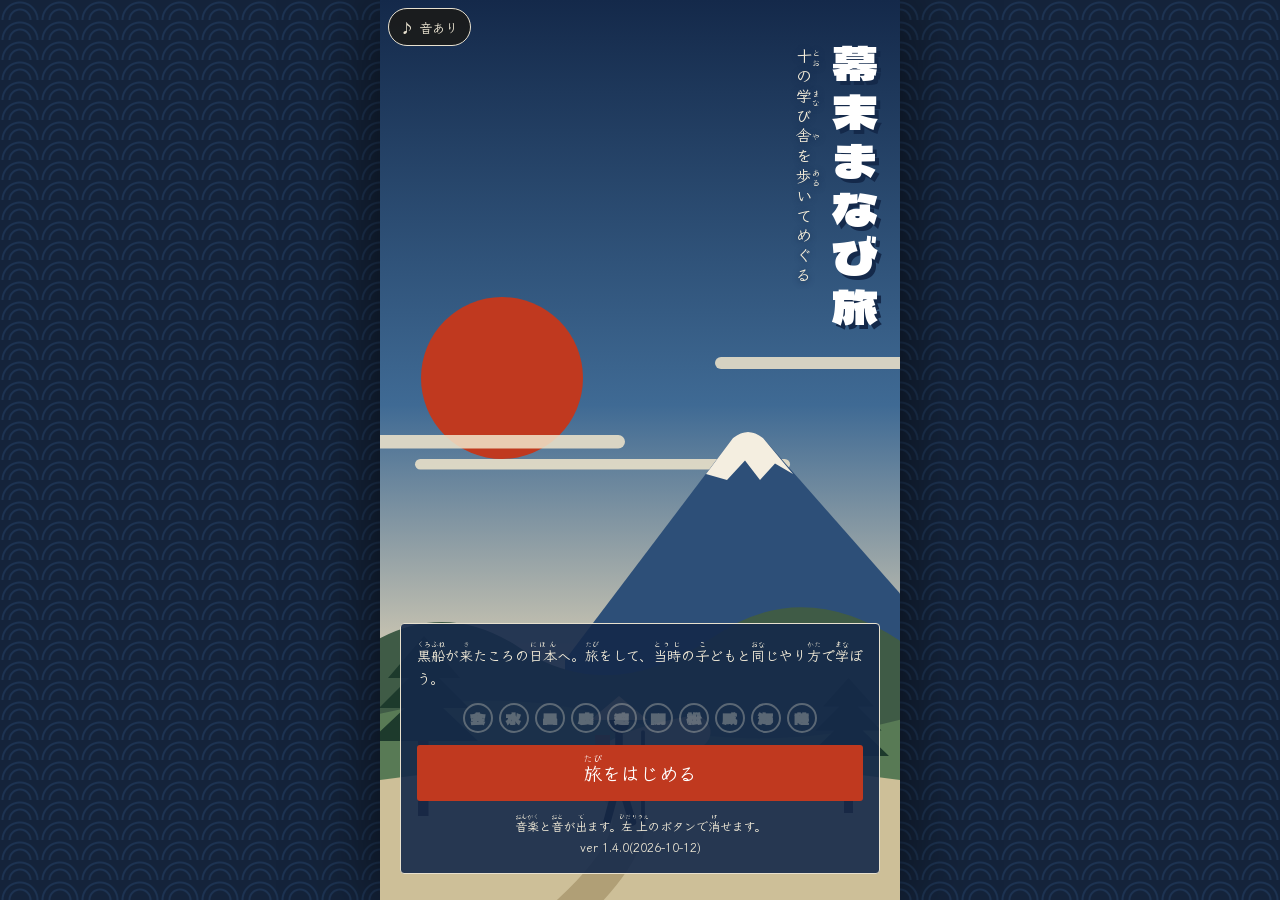
==== commit 8765ba2a: "v1.4.0 毎日の読本(64の文)、おさらい、算術一問、書庫" ====
--- a/bakumatsu-manabi-tabi/index.html
+++ b/bakumatsu-manabi-tabi/index.html
@@ -246,6 +246,13 @@
 .goalist li.ok b{color:var(--shu)}
 .op .goalist li.ok b{color:#ff8a70}
 .goal{border-top:5px solid var(--shu)}
+.dy{border-top:1px dashed var(--line);padding-top:8px;margin-top:8px;display:flex;flex-direction:column;gap:6px}
+.dy>b{font-family:var(--f-brush);font-weight:400;font-size:16px}
+.dok{font-size:14px;line-height:1.8;opacity:.85}
+.shoko p{font-family:var(--f-book);font-weight:400;font-size:16px;line-height:2;border-bottom:1px dashed var(--line);padding:6px 0}
+.shoko span{font-family:var(--f-body);font-weight:600;font-size:13px}
+.shoko small{font-family:var(--f-body);font-size:12px;opacity:.8}
+.shoko b{font-family:var(--f-brush);font-weight:400;color:var(--shu);margin-right:4px}
 details.more>summary{display:inline-block;list-style:none;cursor:pointer;font-size:13px;font-weight:600;line-height:1.6;padding:4px 12px;border:1.5px solid currentColor;border-radius:14px;opacity:.8}
 details.more>summary::-webkit-details-marker{display:none}
 details.more[open]>summary{margin-bottom:8px}
@@ -287,6 +294,7 @@
 </head>
 <body>
 
+
 <button id="snd" type="button" aria-pressed="true">♪ 音あり</button>
 <div id="app"></div>
 <nav id="tabs" hidden aria-label="画面の切りかえ"><button type="button" data-v="map">道中図</button><button type="button" data-v="pass">マイページ</button></nav>
@@ -297,15 +305,16 @@
 const A=t=>`<span class="chip a">${R('アプリの工夫{くふう}')}</span>${R(t)}`;
 const app=document.getElementById('app');
 /* バージョン情報: 更新のたびに先頭へ足す */
-const HIST=[['1.3.0','2026-10-12','むずかしさを三段階でえらべるように。説明文を「くわしく知る」にたたんで文章を減らした。バージョン情報を追加。'],
+const HIST=[['1.4.0','2026-10-12','毎日ひとつ新しい文に進む「読本」を追加(全64の文)。おさらいと算術一問、読んだ文を見かえす書庫も。学び舎で読む文も増えた。'],
+ ['1.3.0','2026-10-12','むずかしさを三段階でえらべるように。説明文を「くわしく知る」にたたんで文章を減らした。バージョン情報を追加。'],
  ['1.2.0','2026-10-10','レベル、門の解放、時代の仕事、品あつめを追加。シェア用の画像を設定。'],
  ['1.1.0','2026-10-10','史実を原典と照らし合わせ、裏づけのない説明を削除。出典ページ、オープニング、旅の目あて、旅のむすびを追加。音楽を自作曲に。'],
  ['1.0.0','2026-10-09','公開。十の学び舎、歩く旅、主人公づくり、マイページ、出会う人。']];
 const VER=HIST[0][0],VERDATE=HIST[0][1];
 let S={view:'title',school:null,step:0,done:{},shi:'',notes:{},marks:[]};
 S.me=null;S.at='edo';S.met={};S.vis={};S.days={};S.ev={};S.items={};S.jobs={};S.inbox=[];
-try{const d=JSON.parse(localStorage.getItem('manabitabi')||'{}');S.done=d.done||{};S.shi=d.shi||'';S.me=d.me||null;S.at=d.at||'edo';S.met=d.met||{};S.vis=d.vis||{};S.days=d.days||{};S.ev=d.ev||{};S.dailyDone=d.dd||'';S.opSeen=d.op||0;S.endSeen=d.ed||0;S.diff=d.df||'n';S.items=d.it||{};S.jobs=d.jb||{};S.inbox=d.ib||[];Object.keys(S.done).forEach(k=>{if(!S.vis[k])S.vis[k]=1})}catch(e){}
-const save=()=>{try{localStorage.setItem('manabitabi',JSON.stringify({done:S.done,shi:S.shi,me:S.me,at:S.at,met:S.met,vis:S.vis,days:S.days,ev:S.ev,dd:S.dailyDone,op:S.opSeen,ed:S.endSeen,it:S.items,jb:S.jobs,ib:S.inbox,df:S.diff}))}catch(e){}};
+try{const d=JSON.parse(localStorage.getItem('manabitabi')||'{}');S.done=d.done||{};S.shi=d.shi||'';S.me=d.me||null;S.at=d.at||'edo';S.met=d.met||{};S.vis=d.vis||{};S.days=d.days||{};S.ev=d.ev||{};S.dailyDone=d.dd||'';S.opSeen=d.op||0;S.endSeen=d.ed||0;S.diff=d.df||'n';S.read=d.rd||0;S.revDone=d.rv||'';S.calcDone=d.cq||'';S.items=d.it||{};S.jobs=d.jb||{};S.inbox=d.ib||[];Object.keys(S.done).forEach(k=>{if(!S.vis[k])S.vis[k]=1})}catch(e){}
+const save=()=>{try{localStorage.setItem('manabitabi',JSON.stringify({done:S.done,shi:S.shi,me:S.me,at:S.at,met:S.met,vis:S.vis,days:S.days,ev:S.ev,dd:S.dailyDone,op:S.opSeen,ed:S.endSeen,it:S.items,jb:S.jobs,ib:S.inbox,df:S.diff,rd:S.read,rv:S.revDone,cq:S.calcDone}))}catch(e){}};
 const UM={b:'武士{ぶし}の子{こ}',c:'商人{しょうにん}の子{こ}',n:'農家{のうか}の子{こ}',i:'医者{いしゃ}の子{こ}'};
 const UMD={b:'藩{はん}の学校{がっこう}に通{かよ}える家{いえ}。父{ちち}は刀{かたな}を二本{にほん}さしている。',c:'町{まち}の寺子屋{てらこや}で、読{よ}み書{か}きとそろばんを習{なら}った。',n:'村{むら}の寺子屋{てらこや}で学{まな}び、家{いえ}の田畑{たはた}も手{て}つだっている。',i:'家{いえ}には薬{くすり}と本{ほん}がある。蘭学{らんがく}にあこがれている。'};
 const AGE={10:'十歳{じっさい}',11:'十一歳{じゅういっさい}',12:'十二歳{じゅうにさい}',13:'十三歳{じゅうさんさい}',14:'十四歳{じゅうよんさい}',15:'十五歳{じゅうごさい}'};
@@ -465,15 +474,27 @@
   <div class="cal" aria-label="この14日間の記録">${cal}</div>
   <h3>${R('持{も}ちもの')} ${Object.keys(S.items).length}/${Object.keys(ITEMS).length}</h3><div class="items">${Object.keys(ITEMS).map(k=>S.items[k]?`<details><summary><b class="itm">${ITEMS[k].g}</b>${R(ITEMS[k].n)}</summary>${ITEMS[k].f?`<p>${F(ITEMS[k].f)}</p>`:''}</details>`:`<div class="q"><b class="itm">?</b></div>`).join('')}</div>
   <h3>${R('むずかしさ')}</h3>${dfButtons('dfm')}<p style="font-size:13px;line-height:1.7">${A(DFNOTE)}</p>
-  <h3>${R('今日{きょう}の素読{そどく}')}</h3><div id="daily"></div>
+  <h3>${R('今日{きょう}の学{まな}び')}</h3><div id="daily"></div>
   <h3>${R('学{まな}び舎{や}ごとの記録{きろく}')}</h3>
   <ul class="rec">${STATIONS.map(s=>{const v=S.vis[s.id]||0,ev=EV[s.id]||[];return `<li><b>${R(s.nm)}</b><span>${v?R(`${v}回{かい}`):R('まだ')}</span><small>${ev.map(e=>S.ev[s.id+e.at]?R(e.n):'?').join(' ・ ')}</small></li>`}).join('')}</ul>
   <p class="note">${F('当時{とうじ}の学{まな}びは、同{おな}じ文{ぶん}を毎日{まいにち}くり返{かえ}し声{こえ}に出{だ}すことが基本{きほん}でした。')}<br>${A('レベル、門{もん}がひらく順{じゅん}、品{しな}あつめ、通{かよ}うと起{お}こるできごと。品{しな}の説明{せつめい}は史実{しじつ}です。')}</p></section>`}
-function bindDaily(){app.querySelectorAll('#dfm button').forEach(b=>b.onclick=()=>{S.diff=b.dataset.k;save();tok();render()});const rb=app.querySelector('#res');if(rb)rb.onclick=()=>{const r=S.resume;S.resume=null;S.view='school';S.school=r.school;S.step=r.step;render();scrollTo(0,0)};const box=app.querySelector('#daily');if(!box)return;const k=dkey();
-  if(S.dailyDone===k){box.innerHTML=`<p>${R('今日{きょう}の素読{そどく}はすませた。また明日{あした}。')}</p>`;return}
-  const pool=DAILY(),d=new Date(),q=pool[(d.getFullYear()*372+d.getMonth()*31+d.getDate())%pool.length];
-  box.innerHTML=`<p style="font-size:14px">${R(q.s)}${R('より。声{こえ}に出{だ}しながら、読{よ}む順{じゅん}におそう。')}</p><div id="dg"></div>`;
-  orderGame(box.querySelector('#dg'),q.p,()=>{S.dailyDone=k;logDay();sfx('stamp');setTimeout(()=>{if(S.view==='pass')render()},900)})}
+function bindDaily(){app.querySelectorAll('#dfm button').forEach(b=>b.onclick=()=>{S.diff=b.dataset.k;save();tok();render()});const rb=app.querySelector('#res');if(rb)rb.onclick=()=>{const r=S.resume;S.resume=null;S.view='school';S.school=r.school;S.step=r.step;render();scrollTo(0,0)};const box=app.querySelector('#daily');if(!box)return;const k=dkey(),bk=BOOK(),n=Math.min(S.read||0,bk.length),dn=Math.floor(Date.now()/864e5);
+  const ok=t=>`<p class="dok">${R(t)}</p>`,again=()=>setTimeout(()=>{if(S.view==='pass')render()},900);
+  box.innerHTML=`<p style="font-size:14px">${R(`読本{とくほん}:${n}/${bk.length} まで読{よ}んだ。毎日{まいにち}ひとつ、新{あたら}しい文{ぶん}に進{すす}みます。`)}</p>
+   <div class="dy"><b>${R('一{いち}、新{あたら}しい文{ぶん}')}</b><div id="d1"></div></div><div class="dy"><b>${R('二{に}、おさらい')}</b><div id="d2"></div></div><div class="dy"><b>${R('三{さん}、算術{さんじゅつ}一問{いちもん}')}</b><div id="d3"></div></div>
+   <details class="more"><summary>${R(`読{よ}んだ文{ぶん}を見{み}かえす(${n})`)}</summary><div class="shoko">${bk.slice(0,n).map((q,i)=>`<p><b>${i+1}</b> ${R(q.p.join(' '))}<br><span>${R(q.m)}</span><br><small>${R(q.s)}</small></p>`).join('')||R('まだありません。')}</div></details>`;
+  const d1=box.querySelector('#d1'),d2=box.querySelector('#d2'),d3=box.querySelector('#d3');
+  if(S.dailyDone===k)d1.innerHTML=ok(n>0?'今日{きょう}の文{ぶん}:'+bk[n-1].p.join(' ')+'。意味{いみ}:'+bk[n-1].m:'今日{きょう}の分{ぶん}はすませた。');
+  else if(n>=bk.length)d1.innerHTML=ok('読本{とくほん}をすべて読{よ}みおえた。これからは、おさらいで力{ちから}をたもとう。');
+  else{const q=bk[n];d1.innerHTML=`<p style="font-size:14px">${R(q.s)}${R('より。声{こえ}に出{だ}しながら、読{よ}む順{じゅん}におそう。')}</p><div id="dg"></div>`;
+    orderGame(d1.querySelector('#dg'),q.p,()=>{S.read=n+1;S.dailyDone=k;logDay();sfx('stamp');again()})}
+  if(n<2)d2.innerHTML=ok('文{ぶん}を二{ふた}つ読{よ}むと、おさらいが始{はじ}まります。');
+  else if(S.revDone===k)d2.innerHTML=ok('今日{きょう}のおさらいはすませた。');
+  else{const ri=(dn*7)%(S.dailyDone===k?Math.max(1,n-1):n),q=bk[ri];d2.innerHTML=`<p style="font-size:14px">${R(`${ri+1}番目{ばんめ}に読{よ}んだ文{ぶん}。おぼえているかな。`)}</p><div id="dr"></div><p id="drm" hidden style="font-size:14px">${R('意味{いみ}:'+q.m)}</p>`;
+    orderGame(d2.querySelector('#dr'),q.p,()=>{S.revDone=k;if(n>=bk.length&&S.dailyDone!==k){S.dailyDone=k;logDay()}else save();sfx('ok');again()})}
+  if(S.calcDone===k)d3.innerHTML=ok('今日{きょう}の一問{いちもん}はといた。');
+  else{const q=kaiGen()[dn%3];d3.innerHTML=`<p style="font-size:15px">${R(q.q)}</p><div class="choice">${q.o.map((o,i)=>`<button data-k="${i}">${R(o)}</button>`).join('')}</div>`;
+    d3.querySelectorAll('button').forEach(b=>b.onclick=()=>{if(+b.dataset.k===q.a){S.calcDone=k;save();sfx('ok');d3.innerHTML=ok('正解{せいかい}。'+q.x)}else{tok(160,.15);b.classList.remove('ng');void b.offsetWidth;b.classList.add('ng')}})}}
 /* ---------- 通うたびに変わる文と問い ---------- */
 const kanaOf=p=>p.join('、').replace(/[一-鿿々ヶ]+\{([^}]+)\}/g,'$1');
 const SP=[
@@ -497,8 +518,47 @@
  {p:['己{おのれ}の','欲{ほっ}せざる所{ところ}は','人{ひと}に施{ほどこ}すこと','勿{な}かれ'],m:'自分{じぶん}がされたくないことは、人{ひと}にもしてはいけない。',s:'『論語{ろんご}』衛霊公{えいれいこう}'}];
 const IROHA=[{p:['楼{ろう}の上{うえ}も','はにふの小屋{こや}も','住{す}む人{ひと}の','心{こころ}にこそは','たかきいやしき'],m:'りっぱな建物{たてもの}に住{す}んでも、そまつな小屋{こや}に住{す}んでも、人{ひと}のねうちは心{こころ}で決{き}まる。',s:'いろは歌{うた}「ろ」'},
  {p:['はかなくも','明日{あす}の命{いのち}を','頼{たの}むかな','今日{きょう}も今日{きょう}もと','学{まな}びをばせで'],m:'明日{あした}があると思{おも}って、今日{きょう}も学{まな}ばずにすごしてしまう。それではいけない。',s:'いろは歌{うた}「は」'}];
+const NEWP=[
+ {p:['吾{われ}','日{ひ}に三{み}たび','吾{わ}が身{み}を','省{かえり}みる'],m:'わたしは毎日{まいにち}、何度{なんど}も自分{じぶん}のしたことをふり返{かえ}る。',s:'『論語{ろんご}』学而{がくじ}'},
+ {p:['過{あやま}ちては','則{すなわ}ち','改{あらた}むるに','憚{はばか}ること勿{な}かれ'],m:'まちがえたら、ためらわずにすぐ直{なお}しなさい。',s:'『論語{ろんご}』学而{がくじ}'},
+ {p:['人{ひと}の己{おのれ}を知{し}らざるを','患{うれ}えず','人{ひと}を知{し}らざるを','患{うれ}うるなり'],m:'人{ひと}が自分{じぶん}をわかってくれないことを気{き}にするな。自分{じぶん}が人{ひと}をわかっていないことを気{き}にしなさい。',s:'『論語{ろんご}』学而{がくじ}'},
+ {p:['君子{くんし}は','器{うつわ}','ならず'],m:'りっぱな人{ひと}は、ひとつの使{つか}いみちしかない道具{どうぐ}のようではない。',s:'『論語{ろんご}』為政{いせい}'},
+ {p:['其{そ}の以{な}す所{ところ}を視{み}','其{そ}の由{よ}る所{ところ}を観{み}','其{そ}の安{やす}んずる所{ところ}を察{さっ}す'],m:'その人{ひと}が何{なに}をするか、なぜするか、何{なに}に落{お}ちつくかを見{み}れば、人{ひと}がらがわかる。',s:'『論語{ろんご}』為政{いせい}'},
+ {p:['君子{くんし}は','義{ぎ}に喩{さと}り','小人{しょうじん}は','利{り}に喩{さと}る'],m:'りっぱな人{ひと}は正{ただ}しいかどうかで考{かんが}え、つまらない人{ひと}はもうかるかどうかで考{かんが}える。',s:'『論語{ろんご}』里仁{りじん}'},
+ {p:['賢{けん}を見{み}ては','斉{ひと}しからんことを思{おも}い','不賢{ふけん}を見{み}ては','内{うち}に自{みずか}ら省{かえり}みる'],m:'すぐれた人{ひと}を見{み}たら、自分{じぶん}もそうなろうと思{おも}う。そうでない人{ひと}を見{み}たら、自分{じぶん}はどうかとふり返{かえ}る。',s:'『論語{ろんご}』里仁{りじん}'},
+ {p:['父母{ふぼ}在{いま}せば','遠{とお}く遊{あそ}ばず','遊{あそ}ぶこと','必{かなら}ず方{ほう}有{あ}り'],m:'父母{ふぼ}が元気{げんき}なうちは、遠{とお}くへ行{い}きっぱなしにしない。出{で}かけるなら、行{い}き先{さき}をはっきり伝{つた}える。',s:'『論語{ろんご}』里仁{りじん}'},
+ {p:['君子{くんし}は','言{げん}に訥{とつ}にして','行{おこな}いに敏{びん}ならんと','欲{ほっ}す'],m:'りっぱな人{ひと}は、口{くち}は重{おも}くても、行{おこな}いはすばやくありたいと願{ねが}う。',s:'『論語{ろんご}』里仁{りじん}'},
+ {p:['一{いち}を聞{き}いて','以{もっ}て','十{じゅう}を知{し}る'],m:'ひとつ聞{き}いただけで、十{じゅう}のことがわかる。',s:'『論語{ろんご}』公冶長{こうやちょう}'},
+ {p:['敏{びん}にして','学{がく}を好{この}み','下問{かもん}を','恥{は}じず'],m:'かしこいうえに学{まな}ぶことが好{す}きで、年下{としした}の人{ひと}に聞{き}くことをはずかしいと思{おも}わない。',s:'『論語{ろんご}』公冶長{こうやちょう}'},
+ {p:['力{ちから}足{た}らざる者{もの}は','中道{ちゅうどう}にして廃{はい}す','今{いま}女{なんじ}は','画{かぎ}れり'],m:'力{ちから}が足{た}りない人{ひと}は、とちゅうで力{ちから}つきる。だがおまえは、やる前{まえ}から自分{じぶん}で線{せん}を引{ひ}いている。',s:'『論語{ろんご}』雍也{ようや}'},
+ {p:['憤{ふん}せずんば','啓{けい}せず','悱{ひ}せずんば','発{はっ}せず'],m:'わかりたくてうずうずしていなければ、教{おし}えない。言{い}いたくて口{くち}をもごもごさせていなければ、助{たす}けない。',s:'『論語{ろんご}』述而{じゅつじ}'},
+ {p:['我{われ}は生{う}まれながらにして','之{これ}を知{し}る者{もの}に非{あら}ず','古{いにしえ}を好{この}み','敏{びん}にして以{もっ}て之{これ}を求{もと}めたる者{もの}なり'],m:'わたしは生{う}まれつき物知{ものし}りだったのではない。昔{むかし}のことが好{す}きで、いっしょうけんめい学{まな}んできただけだ。',s:'『論語{ろんご}』述而{じゅつじ}'},
+ {p:['仁{じん}遠{とお}からんや','我{われ}仁{じん}を欲{ほっ}すれば','斯{ここ}に仁{じん}至{いた}る'],m:'思{おも}いやりは遠{とお}くにあるものだろうか。わたしが求{もと}めれば、すぐここにやって来{く}る。',s:'『論語{ろんご}』述而{じゅつじ}'},
+ {p:['後生{こうせい}畏{おそ}るべし','焉{いずく}んぞ','来者{らいしゃ}の今{いま}に如{し}かざるを','知{し}らんや'],m:'若{わか}い人{ひと}をあなどってはいけない。これからの人{ひと}が今{いま}の人{ひと}におよばないと、どうして言{い}えるだろう。',s:'『論語{ろんご}』子罕{しかん}'},
+ {p:['三軍{さんぐん}も','帥{すい}を奪{うば}うべきなり','匹夫{ひっぷ}も','志{こころざし}を奪{うば}うべからざるなり'],m:'大{おお}きな軍隊{ぐんたい}からでも大将{たいしょう}をうばうことはできる。けれど、ひとりの人{ひと}の志{こころざし}は、だれにもうばえない。',s:'『論語{ろんご}』子罕{しかん}'},
+ {p:['逝{ゆ}く者{もの}は','斯{か}くの如{ごと}きか','昼夜{ちゅうや}を','舎{お}かず'],m:'すぎていくものは、この川{かわ}の流{なが}れのようだ。昼{ひる}も夜{よる}も休{やす}まない。',s:'『論語{ろんご}』子罕{しかん}'},
+ {p:['己{おのれ}に克{か}ちて','礼{れい}に復{かえ}るを','仁{じん}と為{な}す'],m:'自分{じぶん}のわがままにうち勝{か}って、礼儀{れいぎ}に立{た}ち返{かえ}ること。それが思{おも}いやりだ。',s:'『論語{ろんご}』顔淵{がんえん}'},
+ {p:['四海{しかい}の内{うち}','皆{みな}','兄弟{けいてい}なり'],m:'世界{せかい}じゅうの人{ひと}は、みな兄弟{きょうだい}だ。',s:'『論語{ろんご}』顔淵{がんえん}'},
+ {p:['君子{くんし}は','文{ぶん}を以{もっ}て友{とも}を会{かい}し','友{とも}を以{もっ}て','仁{じん}を輔{たす}く'],m:'りっぱな人{ひと}は、学問{がくもん}を通{つう}じて友{とも}だちと集{あつ}まり、友{とも}だちのおかげで自分{じぶん}をみがく。',s:'『論語{ろんご}』顔淵{がんえん}'},
+ {p:['速{すみ}やかならんと欲{ほっ}すれば','則{すなわ}ち達{たっ}せず','小利{しょうり}を見{み}れば','則{すなわ}ち大事{だいじ}成{な}らず'],m:'急{いそ}ぎすぎると、たどりつけない。小{ちい}さな得{とく}に目{め}をうばわれると、大{おお}きなことはなしとげられない。',s:'『論語{ろんご}』子路{しろ}'},
+ {p:['其{そ}の身{み}','正{ただ}しければ','令{れい}せずして','行{おこな}わる'],m:'上{うえ}に立{た}つ人{ひと}の行{おこな}いが正{ただ}しければ、命令{めいれい}しなくても、ものごとは行{おこな}われる。',s:'『論語{ろんご}』子路{しろ}'},
+ {p:['古{いにしえ}の学{まな}ぶ者{もの}は','己{おのれ}の為{ため}にし','今{いま}の学{まな}ぶ者{もの}は','人{ひと}の為{ため}にす'],m:'昔{むかし}の人{ひと}は自分{じぶん}をみがくために学{まな}んだ。今{いま}の人{ひと}は、人{ひと}に見{み}せるために学{まな}んでいる。',s:'『論語{ろんご}』憲問{けんもん}'},
+ {p:['人{ひと}','遠{とお}き慮{おもんぱか}り無{な}ければ','必{かなら}ず','近{ちか}き憂{うれ}い有{あ}り'],m:'先{さき}のことを考{かんが}えておかないと、かならず身近{みぢか}なところでこまったことが起{お}きる。',s:'『論語{ろんご}』衛霊公{えいれいこう}'},
+ {p:['君子{くんし}は','諸{これ}を己{おのれ}に求{もと}め','小人{しょうじん}は','諸{これ}を人{ひと}に求{もと}む'],m:'りっぱな人{ひと}は、うまくいかないわけを自分{じぶん}にさがす。つまらない人{ひと}は、人{ひと}のせいにする。',s:'『論語{ろんご}』衛霊公{えいれいこう}'},
+ {p:['教{おし}え','有{あ}りて','類{るい}','無{な}し'],m:'人{ひと}は教{おし}えによって変{か}わる。生{う}まれによる区別{くべつ}はない。',s:'『論語{ろんご}』衛霊公{えいれいこう}'},
+ {p:['辞{じ}は','達{たっ}する','のみ'],m:'ことばは、相手{あいて}に伝{つた}わればそれでよい。',s:'『論語{ろんご}』衛霊公{えいれいこう}'},
+ {p:['直{なお}きを友{とも}とし','諒{まこと}を友{とも}とし','多聞{たぶん}を友{とも}とするは','益{えき}なり'],m:'正直{しょうじき}な人{ひと}、誠実{せいじつ}な人{ひと}、物知{ものし}りな人{ひと}を友{とも}だちにするのは、ためになる。',s:'『論語{ろんご}』季氏{きし}'},
+ {p:['日{ひ}に其{そ}の亡{な}き所{ところ}を知{し}り','月{つき}に','其{そ}の能{よ}くする所{ところ}を','忘{わす}るること無{な}し'],m:'毎日{まいにち}、まだ知{し}らないことを知{し}る。毎月{まいつき}、できるようになったことを忘{わす}れないようにする。',s:'『論語{ろんご}』子張{しちょう}'},
+ {p:['博{ひろ}く学{まな}びて','篤{あつ}く志{こころざ}し','切{せつ}に問{と}いて','近{ちか}く思{おも}う'],m:'広{ひろ}く学{まな}び、しっかり志{こころざし}を立{た}て、熱心{ねっしん}に問{と}い、身近{みぢか}なことから考{かんが}える。',s:'『論語{ろんご}』子張{しちょう}'},
+ {p:['君子{くんし}の過{あやま}ちや','日月{じつげつ}の','食{しょく}の如{ごと}し'],m:'りっぱな人{ひと}のまちがいは、日食{にっしょく}や月食{げっしょく}のようなものだ。かくさないから、みんなに見{み}える。直{なお}せば、みんなが見上{みあ}げる。',s:'『論語{ろんご}』子張{しちょう}'},
+ {p:['天{てん}の将{まさ}に','大任{たいにん}を是{こ}の人{ひと}に降{くだ}さんとするや','必{かなら}ず先{ま}ず','其{そ}の心志{しんし}を苦{くる}しめ'],m:'天{てん}が人{ひと}に大{おお}きな役目{やくめ}をあたえようとするときは、かならずまずその人{ひと}の心{こころ}を苦{くる}しめて、きたえる。',s:'『孟子{もうし}』告子{こくし}下{げ}'},
+ {p:['万物{ばんぶつ}','皆{みな}','我{われ}に備{そな}わる'],m:'あらゆるものごとの道理{どうり}は、自分{じぶん}の中{なか}にそなわっている。',s:'『孟子{もうし}』尽心{じんしん}上{じょう}'},
+ {p:['大人{たいじん}とは','其{そ}の赤子{せきし}の心{こころ}を','失{うしな}わざる者{もの}なり'],m:'りっぱな大人{おとな}とは、赤{あか}んぼうのようなまっすぐな心{こころ}をなくさない人{ひと}のことだ。',s:'『孟子{もうし}』離婁{りろう}下{げ}'},
+ {p:['惻隠{そくいん}の心{こころ}は','仁{じん}の','端{たん}なり'],m:'かわいそうだと思{おも}う心{こころ}は、思{おも}いやりのはじまりだ。',s:'『孟子{もうし}』公孫丑{こうそんちゅう}上{じょう}'},
+ {p:['苟{まこと}に日{ひ}に新{あら}たに','日日{ひび}に新{あら}たに','又{また}日{ひ}に新{あら}たなり'],m:'今日{きょう}の自分{じぶん}を新{あたら}しくし、明日{あした}も新{あたら}しくし、そのまた次{つぎ}の日{ひ}も新{あたら}しくする。',s:'『大学{だいがく}』'}];
+const BOOK=()=>[...RONGO.map(r=>({p:r.p,m:r.m,s:'『論語{ろんご}』学而{がくじ}'})),...SP,...NEWP,{p:MOSHIS[0].p,m:MOSHIS[0].m,s:'『孟子{もうし}』離婁{りろう}上{じょう}'},{p:MOSHIS[2].p,m:MOSHIS[2].m,s:'『孟子{もうし}』公孫丑{こうそんちゅう}上{じょう}'},{p:['大学{だいがく}の道{みち}は','明徳{めいとく}を明{あき}らかにするに在{あ}り','民{たみ}に親{した}しむに在{あ}り','至善{しぜん}に止{とど}まるに在{あ}り'],m:'学問{がくもん}の道{みち}は、自分{じぶん}のよい心{こころ}をかがやかせ、人{ひと}びとと親{した}しみ、いちばんよいあり方{かた}にとどまることにある。',s:'『大学{だいがく}』'},{p:['いにしへの','道{みち}を聞{き}きても','唱{とな}へても','わが行{おこな}ひに','せずばかひなし'],m:'昔{むかし}のりっぱな教{おし}えを聞{き}いても口{くち}にしても、自分{じぶん}でやらなければ意味{いみ}がない。',s:'いろは歌{うた}「い」'},...IROHA];
 const SIDX={nisshin:0,kodo:1,shohei:2,shizu:3,kangi:4,goju:5};
-function draw(school,k){const v=S.vis[school]||0,list=school==='goju'?IROHA.concat(SP):SP,st=(Math.max(0,v-1)*3+(school==='goju'?0:(SIDX[school]||0)*4)+(v===0?(SIDX[school]||0)*4+1:0))%list.length;return Array.from({length:k},(_,j)=>list[(st+j)%list.length])}
+function draw(school,k){const v=S.vis[school]||0,list=school==='goju'?IROHA.concat(SP,NEWP):SP.concat(NEWP),st=(Math.max(0,v-1)*3+(school==='goju'?0:(SIDX[school]||0)*4)+(v===0?(SIDX[school]||0)*4+1:0))%list.length;return Array.from({length:k},(_,j)=>list[(st+j)%list.length])}
 const MOSHIS=[{p:['至誠{しせい}にして','動{うご}かざる者{もの}は','未{いま}だ','之{こ}れ有{あ}らざるなり'],m:'まごころをつくして、心{こころ}を動{うご}かされない人{ひと}は、今{いま}までひとりもいない。'},
  {p:['天{てん}の時{とき}は','地{ち}の利{り}に如{し}かず','地{ち}の利{り}は','人{ひと}の和{わ}に如{し}かず'],m:'よい時{とき}より、よい場所{ばしょ}。よい場所{ばしょ}より、人{ひと}びとが力{ちから}を合{あ}わせること。'},
  {p:['我{われ}','善{よ}く','吾{わ}が浩然{こうぜん}の気{き}を','養{やしな}う'],m:'わたしは、のびのびとした大{おお}きな気{き}もちを、たいせつに育{そだ}てている。'}];
@@ -632,7 +692,7 @@
  ['咸宜園','一八一七年に咸宜園と命名/入門者は四千人をこえる/学力・年齢・地位を問わず無級から(三奪法)/月旦評は無級〜九級・十九段階/門下に高野長英、大村益次郎(一八四三年入門)/淡窓は商家の生まれで病気がち/「休道」の詩の本文','職任制(全員が係をもつ)。係をえらぶ場面ごと外しました',[['咸宜園',W+'咸宜園'],['広瀬淡窓',W+'広瀬淡窓'],['咸宜園(コトバンク)','https://kotobank.jp/word/%E5%92%B8%E5%AE%9C%E5%9C%92-48555']]],
  ['長崎海軍伝習所','一八五五〜五九年/観光丸はオランダからの寄贈/教官はオランダ軍人、第二次はカッテンディーケ/教科に航海術・砲術・測量術・算術・機関学/伝習生は幕臣と藩士/勝は教官との連絡役で数学が苦手、一八六〇年に咸臨丸で渡米/榎本は第二期で機関学、のちオランダ留学','通詞が通訳した、という説明',[['長崎海軍伝習所',W+'長崎海軍伝習所'],['勝海舟',W+'勝海舟'],['榎本武揚',W+'榎本武揚'],['カッテンディーケ',W+'ヴィレム・ホイセン・ファン・カッテンディーケ']]],
  ['郷中教育','六歳以上の男子が対象、稚児と二才/先輩が後輩を指導/「負けるな」「弱いものいじめをするな」、うそをつつしむ/いろは歌「い」「ろ」「は」の本文(加世田歴史館)、四十七首、郷中教育の基本/西郷は一八四七年に二才頭/大久保は同じ加治屋町の郷中','「詮議」という問答の名前としくみ(問いかけの場面は「アプリの工夫」にしました)/相撲のけいこ',[['郷中',W+'郷中'],['日新公いろは歌(加世田歴史館)','https://hantoubunka.site.kagoshima.jp/kasedainfo/irohauta2.html'],['西郷隆盛',W+'西郷隆盛'],['大久保利通',W+'大久保利通']]],
- ['古典の文','原文で確認:『論語』十八句すべての本文と篇(学而・為政・里仁・雍也・述而・子罕・先進・子路・衛霊公・陽貨)/『孟子』三句(離婁上・公孫丑上・公孫丑下)/『大学』冒頭(礼記)','(ふりがなと読み下しは、一般的な読み方によっています。オランダ語の文と算術の問題は、はじめから「アプリの工夫」です)',[['論語(Wikisource 原文)','https://zh.wikisource.org/wiki/論語'],['孟子(Wikisource 原文)','https://zh.wikisource.org/wiki/孟子']]],
+ ['古典の文','原文で確認:『論語』五十句の本文と篇(学而・為政・里仁・公冶長・雍也・述而・子罕・先進・顔淵・子路・憲問・衛霊公・季氏・陽貨・子張)/『孟子』七句(離婁上下・公孫丑上下・告子下・尽心上)/『大学』二句(礼記)','(ふりがなと読み下しは、一般的な読み方によっています。オランダ語の文と算術の問題は、はじめから「アプリの工夫」です)',[['論語(Wikisource 原文)','https://zh.wikisource.org/wiki/論語'],['孟子(Wikisource 原文)','https://zh.wikisource.org/wiki/孟子']]],
  ['旅と時代','一里塚は日本橋を起点に一里ごと/関所の通過に通行手形','旅人は一日に十里歩いた、という説明',[['一里塚',W+'一里塚'],['通行手形',W+'通行手形']]]];
 function viewSrc(){document.body.dataset.s='';
   app.innerHTML=`<button class="btn sub" id="back">← ${R('道中図{どうちゅうず}へ')}</button><section class="panel">${H('出典{しゅってん}と確認{かくにん}のようす')}
@@ -758,7 +818,7 @@
   ${S.endSeen?`<button class="btn sub" id="reed">${R('旅{たび}のむすびをもう一度{いちど}見{み}る')}</button>`:''}
   <button class="btn sub" id="rs">${R('はじめからやりなおす')}</button>`;
   bindDaily();const re=app.querySelector('#reed');if(re)re.onclick=()=>{S.view='end';render();scrollTo(0,0)};
-  const rs=app.querySelector('#rs');let arm=false;rs.onclick=()=>{if(!arm){arm=true;rs.innerHTML=R('ほんとうに消{け}す? もう一度{いちど}おす');return}S.done={};S.shi='';S.me=null;S.at='edo';S.met={};S.vis={};S.days={};S.ev={};S.items={};S.jobs={};S.inbox=[];S.endSeen=0;S.opSeen=0;save();S.view='title';render()};
+  const rs=app.querySelector('#rs');let arm=false;rs.onclick=()=>{if(!arm){arm=true;rs.innerHTML=R('ほんとうに消{け}す? もう一度{いちど}おす');return}S.done={};S.shi='';S.me=null;S.at='edo';S.met={};S.vis={};S.days={};S.ev={};S.items={};S.jobs={};S.inbox=[];S.read=0;S.revDone='';S.calcDone='';S.dailyDone='';S.endSeen=0;S.opSeen=0;save();S.view='title';render()};
   app.querySelector('#back').onclick=()=>{S.view='map';render()};
 }
 
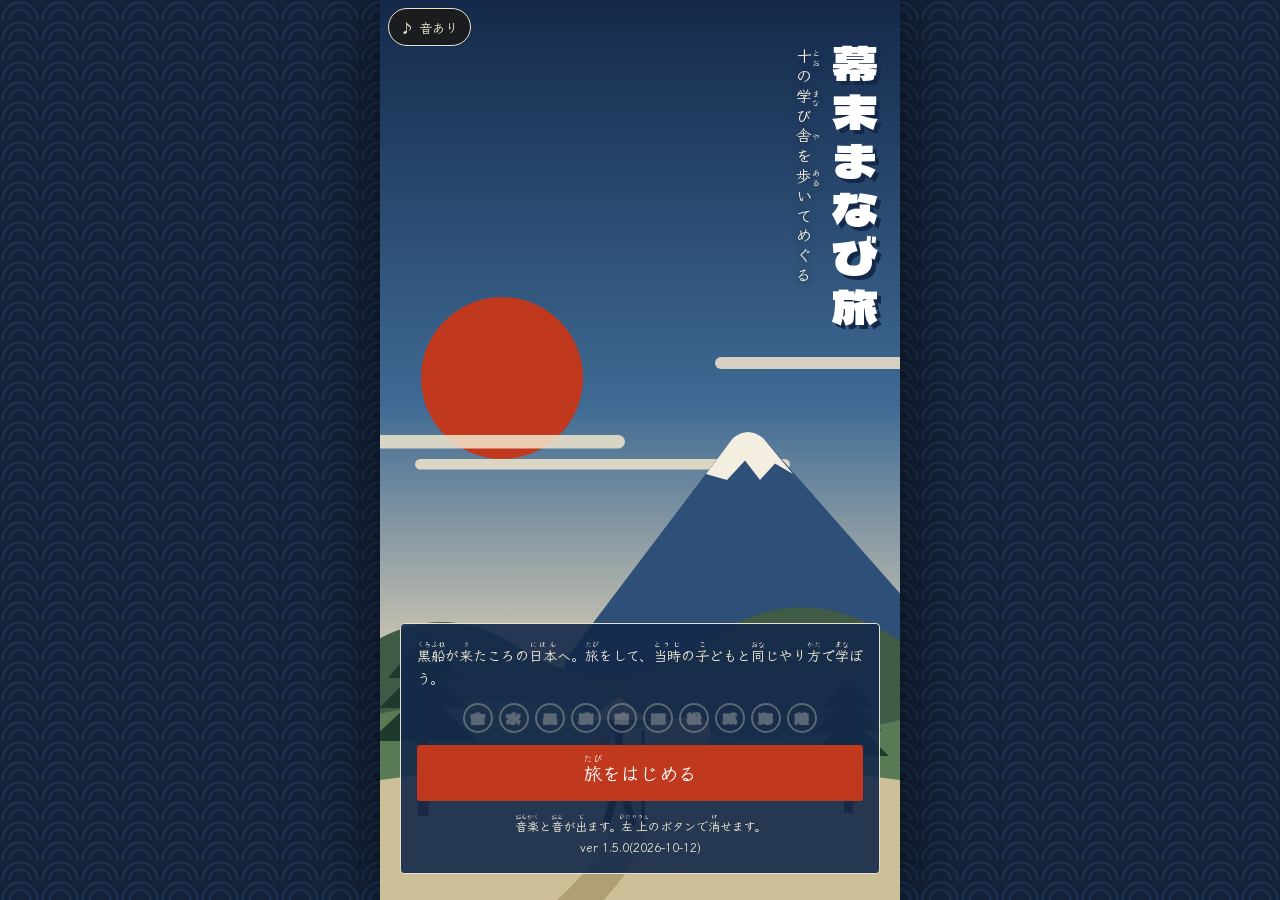
==== commit 62472ce8: "v1.5.0 学び舎ごとの読本(十校で全158)" ====
--- a/bakumatsu-manabi-tabi/index.html
+++ b/bakumatsu-manabi-tabi/index.html
@@ -248,6 +248,9 @@
 .goal{border-top:5px solid var(--shu)}
 .dy{border-top:1px dashed var(--line);padding-top:8px;margin-top:8px;display:flex;flex-direction:column;gap:6px}
 .dy>b{font-family:var(--f-brush);font-weight:400;font-size:16px}
+.gbs{display:flex;flex-wrap:wrap;gap:6px}.gbs button{min-width:46px;min-height:46px;padding:4px 6px;display:flex;flex-direction:column;align-items:center;justify-content:center;font-family:var(--f-brush);font-size:19px;line-height:1.1;background:var(--bg);color:var(--fg);border:1.5px solid var(--fg);border-radius:3px}.gbs button.sel{background:var(--fg);color:var(--bg)}.gbs small{font-family:var(--f-body);font-size:10px;font-weight:600}
+.gbh{font-size:13px;font-weight:600;line-height:1.7}.gbt{font-family:var(--f-book);font-weight:400;font-size:19px;line-height:2.1}.gbt.eng{font-family:Georgia,"Times New Roman",serif;font-size:34px;line-height:1.3}.gbt span{font-family:var(--f-body);font-weight:600;font-size:13px}.gbo,.shoko i,.gbt i{font-style:normal;font-size:13px;letter-spacing:.18em;opacity:.7}
+.choice button.ng{animation:shake .3s}
 .dok{font-size:14px;line-height:1.8;opacity:.85}
 .shoko p{font-family:var(--f-book);font-weight:400;font-size:16px;line-height:2;border-bottom:1px dashed var(--line);padding:6px 0}
 .shoko span{font-family:var(--f-body);font-weight:600;font-size:13px}
@@ -305,16 +308,16 @@
 const A=t=>`<span class="chip a">${R('アプリの工夫{くふう}')}</span>${R(t)}`;
 const app=document.getElementById('app');
 /* バージョン情報: 更新のたびに先頭へ足す */
-const HIST=[['1.4.0','2026-10-12','毎日ひとつ新しい文に進む「読本」を追加(全64の文)。おさらいと算術一問、読んだ文を見かえす書庫も。学び舎で読む文も増えた。'],
+const HIST=[['1.5.0','2026-10-12','学び舎ごとの読本を追加(十の学び舎で全158)。修めた学び舎をえらんで、一日にひとつ読み進める。'],['1.4.0','2026-10-12','毎日ひとつ新しい文に進む「読本」を追加(全64の文)。おさらいと算術一問、読んだ文を見かえす書庫も。学び舎で読む文も増えた。'],
  ['1.3.0','2026-10-12','むずかしさを三段階でえらべるように。説明文を「くわしく知る」にたたんで文章を減らした。バージョン情報を追加。'],
  ['1.2.0','2026-10-10','レベル、門の解放、時代の仕事、品あつめを追加。シェア用の画像を設定。'],
  ['1.1.0','2026-10-10','史実を原典と照らし合わせ、裏づけのない説明を削除。出典ページ、オープニング、旅の目あて、旅のむすびを追加。音楽を自作曲に。'],
  ['1.0.0','2026-10-09','公開。十の学び舎、歩く旅、主人公づくり、マイページ、出会う人。']];
 const VER=HIST[0][0],VERDATE=HIST[0][1];
 let S={view:'title',school:null,step:0,done:{},shi:'',notes:{},marks:[]};
-S.me=null;S.at='edo';S.met={};S.vis={};S.days={};S.ev={};S.items={};S.jobs={};S.inbox=[];
-try{const d=JSON.parse(localStorage.getItem('manabitabi')||'{}');S.done=d.done||{};S.shi=d.shi||'';S.me=d.me||null;S.at=d.at||'edo';S.met=d.met||{};S.vis=d.vis||{};S.days=d.days||{};S.ev=d.ev||{};S.dailyDone=d.dd||'';S.opSeen=d.op||0;S.endSeen=d.ed||0;S.diff=d.df||'n';S.read=d.rd||0;S.revDone=d.rv||'';S.calcDone=d.cq||'';S.items=d.it||{};S.jobs=d.jb||{};S.inbox=d.ib||[];Object.keys(S.done).forEach(k=>{if(!S.vis[k])S.vis[k]=1})}catch(e){}
-const save=()=>{try{localStorage.setItem('manabitabi',JSON.stringify({done:S.done,shi:S.shi,me:S.me,at:S.at,met:S.met,vis:S.vis,days:S.days,ev:S.ev,dd:S.dailyDone,op:S.opSeen,ed:S.endSeen,it:S.items,jb:S.jobs,ib:S.inbox,df:S.diff,rd:S.read,rv:S.revDone,cq:S.calcDone}))}catch(e){}};
+S.gb={};S.gbDone='';S.me=null;S.at='edo';S.met={};S.vis={};S.days={};S.ev={};S.items={};S.jobs={};S.inbox=[];
+try{const d=JSON.parse(localStorage.getItem('manabitabi')||'{}');S.done=d.done||{};S.shi=d.shi||'';S.me=d.me||null;S.at=d.at||'edo';S.met=d.met||{};S.vis=d.vis||{};S.days=d.days||{};S.ev=d.ev||{};S.dailyDone=d.dd||'';S.opSeen=d.op||0;S.endSeen=d.ed||0;S.diff=d.df||'n';S.read=d.rd||0;S.revDone=d.rv||'';S.calcDone=d.cq||'';S.gb=d.gb||{};S.gbDone=d.gd||'';S.items=d.it||{};S.jobs=d.jb||{};S.inbox=d.ib||[];Object.keys(S.done).forEach(k=>{if(!S.vis[k])S.vis[k]=1})}catch(e){}
+const save=()=>{try{localStorage.setItem('manabitabi',JSON.stringify({done:S.done,shi:S.shi,me:S.me,at:S.at,met:S.met,vis:S.vis,days:S.days,ev:S.ev,dd:S.dailyDone,op:S.opSeen,ed:S.endSeen,it:S.items,jb:S.jobs,ib:S.inbox,df:S.diff,rd:S.read,rv:S.revDone,cq:S.calcDone,gb:S.gb,gd:S.gbDone}))}catch(e){}};
 const UM={b:'武士{ぶし}の子{こ}',c:'商人{しょうにん}の子{こ}',n:'農家{のうか}の子{こ}',i:'医者{いしゃ}の子{こ}'};
 const UMD={b:'藩{はん}の学校{がっこう}に通{かよ}える家{いえ}。父{ちち}は刀{かたな}を二本{にほん}さしている。',c:'町{まち}の寺子屋{てらこや}で、読{よ}み書{か}きとそろばんを習{なら}った。',n:'村{むら}の寺子屋{てらこや}で学{まな}び、家{いえ}の田畑{たはた}も手{て}つだっている。',i:'家{いえ}には薬{くすり}と本{ほん}がある。蘭学{らんがく}にあこがれている。'};
 const AGE={10:'十歳{じっさい}',11:'十一歳{じゅういっさい}',12:'十二歳{じゅうにさい}',13:'十三歳{じゅうさんさい}',14:'十四歳{じゅうよんさい}',15:'十五歳{じゅうごさい}'};
@@ -481,9 +484,9 @@
 function bindDaily(){app.querySelectorAll('#dfm button').forEach(b=>b.onclick=()=>{S.diff=b.dataset.k;save();tok();render()});const rb=app.querySelector('#res');if(rb)rb.onclick=()=>{const r=S.resume;S.resume=null;S.view='school';S.school=r.school;S.step=r.step;render();scrollTo(0,0)};const box=app.querySelector('#daily');if(!box)return;const k=dkey(),bk=BOOK(),n=Math.min(S.read||0,bk.length),dn=Math.floor(Date.now()/864e5);
   const ok=t=>`<p class="dok">${R(t)}</p>`,again=()=>setTimeout(()=>{if(S.view==='pass')render()},900);
   box.innerHTML=`<p style="font-size:14px">${R(`読本{とくほん}:${n}/${bk.length} まで読{よ}んだ。毎日{まいにち}ひとつ、新{あたら}しい文{ぶん}に進{すす}みます。`)}</p>
-   <div class="dy"><b>${R('一{いち}、新{あたら}しい文{ぶん}')}</b><div id="d1"></div></div><div class="dy"><b>${R('二{に}、おさらい')}</b><div id="d2"></div></div><div class="dy"><b>${R('三{さん}、算術{さんじゅつ}一問{いちもん}')}</b><div id="d3"></div></div>
-   <details class="more"><summary>${R(`読{よ}んだ文{ぶん}を見{み}かえす(${n})`)}</summary><div class="shoko">${bk.slice(0,n).map((q,i)=>`<p><b>${i+1}</b> ${R(q.p.join(' '))}<br><span>${R(q.m)}</span><br><small>${R(q.s)}</small></p>`).join('')||R('まだありません。')}</div></details>`;
-  const d1=box.querySelector('#d1'),d2=box.querySelector('#d2'),d3=box.querySelector('#d3');
+   <div class="dy"><b>${R('一{いち}、新{あたら}しい文{ぶん}')}</b><div id="d1"></div></div><div class="dy"><b>${R('二{に}、おさらい')}</b><div id="d2"></div></div><div class="dy"><b>${R('三{さん}、算術{さんじゅつ}一問{いちもん}')}</b><div id="d3"></div></div><div class="dy"><b>${R('四{よん}、学{まな}び舎{や}の読本{とくほん}')}</b><div id="d4"></div></div>
+   <details class="more"><summary>${R(`「一{いち}」で読{よ}んだ文{ぶん}を見{み}かえす(${n})`)}</summary><div class="shoko">${bk.slice(0,n).map((q,i)=>`<p><b>${i+1}</b> ${R(q.p.join(' '))}<br><span>${R(q.m)}</span><br><small>${R(q.s)}</small></p>`).join('')||R('まだありません。')}</div></details>`;
+  const d1=box.querySelector('#d1'),d2=box.querySelector('#d2'),d3=box.querySelector('#d3');bindGaku(box.querySelector('#d4'),k,dn,ok);
   if(S.dailyDone===k)d1.innerHTML=ok(n>0?'今日{きょう}の文{ぶん}:'+bk[n-1].p.join(' ')+'。意味{いみ}:'+bk[n-1].m:'今日{きょう}の分{ぶん}はすませた。');
   else if(n>=bk.length)d1.innerHTML=ok('読本{とくほん}をすべて読{よ}みおえた。これからは、おさらいで力{ちから}をたもとう。');
   else{const q=bk[n];d1.innerHTML=`<p style="font-size:14px">${R(q.s)}${R('より。声{こえ}に出{だ}しながら、読{よ}む順{じゅん}におそう。')}</p><div id="dg"></div>`;
@@ -693,6 +696,7 @@
  ['長崎海軍伝習所','一八五五〜五九年/観光丸はオランダからの寄贈/教官はオランダ軍人、第二次はカッテンディーケ/教科に航海術・砲術・測量術・算術・機関学/伝習生は幕臣と藩士/勝は教官との連絡役で数学が苦手、一八六〇年に咸臨丸で渡米/榎本は第二期で機関学、のちオランダ留学','通詞が通訳した、という説明',[['長崎海軍伝習所',W+'長崎海軍伝習所'],['勝海舟',W+'勝海舟'],['榎本武揚',W+'榎本武揚'],['カッテンディーケ',W+'ヴィレム・ホイセン・ファン・カッテンディーケ']]],
  ['郷中教育','六歳以上の男子が対象、稚児と二才/先輩が後輩を指導/「負けるな」「弱いものいじめをするな」、うそをつつしむ/いろは歌「い」「ろ」「は」の本文(加世田歴史館)、四十七首、郷中教育の基本/西郷は一八四七年に二才頭/大久保は同じ加治屋町の郷中','「詮議」という問答の名前としくみ(問いかけの場面は「アプリの工夫」にしました)/相撲のけいこ',[['郷中',W+'郷中'],['日新公いろは歌(加世田歴史館)','https://hantoubunka.site.kagoshima.jp/kasedainfo/irohauta2.html'],['西郷隆盛',W+'西郷隆盛'],['大久保利通',W+'大久保利通']]],
  ['古典の文','原文で確認:『論語』五十句の本文と篇(学而・為政・里仁・公冶長・雍也・述而・子罕・先進・顔淵・子路・憲問・衛霊公・季氏・陽貨・子張)/『孟子』七句(離婁上下・公孫丑上下・告子下・尽心上)/『大学』二句(礼記)','(ふりがなと読み下しは、一般的な読み方によっています。オランダ語の文と算術の問題は、はじめから「アプリの工夫」です)',[['論語(Wikisource 原文)','https://zh.wikisource.org/wiki/論語'],['孟子(Wikisource 原文)','https://zh.wikisource.org/wiki/孟子']]],
+ ['学び舎の読本','日新館:什の掟(公式サイトの表記)/弘道館:『弘道館記』の本文(拓本)と読み方(茨城県教育会『愛誦集衍義』一九三九年)/昌平坂:佐藤一斎『言志四録』は後半生の四十余年にわたる語録。十四のことばは西郷隆盛が書きぬいた『南洲手抄言志録』の本文と読み下し、「少くして学べば」は『言志四録』の項による/福沢塾:『学問のすすめ』の本文(一八七二〜七六年)/閑谷学校:毎月ついたちに「朱文公学規」の講釈があり農民も聴講できた(公式サイト)。朱子の学規の原文は「白鹿洞書院学規(掲示)」として確認/松下村塾:「士規七則」の原文と読み下し、一八五五年に玉木彦助の元服の祝いに書いたこと/咸宜園:「桂林荘雑詠」四首の原文と読み下し、淡窓のはじめの塾が桂林荘であること/郷中教育:いろは歌三十六首の本文(加世田歴史館のページ。『加世田市史』による)/適塾・海軍伝習所:オランダ語から日本語に入ったことば四十語とつづり','『学問のすすめ』は明治の本で、幕末の塾で読まれたものではありません(画面にもそう書いています)/閑谷学校で読まれた「朱文公学規」の本文そのものは未確認。朱子の学規として伝わる文を使いました。読み下しは一般的な読み方です/オランダ語の四十語を、適塾や伝習所で実際に教えたかどうかは未確認。「アプリの工夫」として表示しています/いろは歌は四十七首のうち三十六首。残りは小学生むけに説明しきれないため入れていません/すべての「やさしい意味」はこのアプリで書いたもので、専門家の校閲は受けていません',[['弘道館記(Wikisource)','https://ja.wikisource.org/wiki/弘道館記'],['弘道館記 愛誦集衍義(Wikisource)','https://ja.wikisource.org/wiki/弘道館記_(愛誦集衍義)'],['南洲手抄言志録(Wikisource)','https://ja.wikisource.org/wiki/南洲手抄言志録'],['言志四録',W+'言志四録'],['学問のすゝめ(Wikisource)','https://ja.wikisource.org/wiki/学問のすゝめ'],['旧閑谷学校 史跡各所案内','https://shizutani.jp/appreciate/ja-map/'],['白鹿洞書院學規(Wikisource 原文)','https://zh.wikisource.org/wiki/白鹿洞書院學規'],['士規七則',W+'士規七則'],['広瀬淡窓',W+'広瀬淡窓'],['日新公いろは歌(加世田歴史館)','https://hantoubunka.site.kagoshima.jp/kasedainfo/irohauta2.html'],['オランダ語由来の日本語(英語版Wikipedia)','https://en.wikipedia.org/wiki/List_of_Japanese_words_of_Dutch_origin']]],
  ['旅と時代','一里塚は日本橋を起点に一里ごと/関所の通過に通行手形','旅人は一日に十里歩いた、という説明',[['一里塚',W+'一里塚'],['通行手形',W+'通行手形']]]];
 function viewSrc(){document.body.dataset.s='';
   app.innerHTML=`<button class="btn sub" id="back">← ${R('道中図{どうちゅうず}へ')}</button><section class="panel">${H('出典{しゅってん}と確認{かくにん}のようす')}
@@ -818,7 +822,7 @@
   ${S.endSeen?`<button class="btn sub" id="reed">${R('旅{たび}のむすびをもう一度{いちど}見{み}る')}</button>`:''}
   <button class="btn sub" id="rs">${R('はじめからやりなおす')}</button>`;
   bindDaily();const re=app.querySelector('#reed');if(re)re.onclick=()=>{S.view='end';render();scrollTo(0,0)};
-  const rs=app.querySelector('#rs');let arm=false;rs.onclick=()=>{if(!arm){arm=true;rs.innerHTML=R('ほんとうに消{け}す? もう一度{いちど}おす');return}S.done={};S.shi='';S.me=null;S.at='edo';S.met={};S.vis={};S.days={};S.ev={};S.items={};S.jobs={};S.inbox=[];S.read=0;S.revDone='';S.calcDone='';S.dailyDone='';S.endSeen=0;S.opSeen=0;save();S.view='title';render()};
+  const rs=app.querySelector('#rs');let arm=false;rs.onclick=()=>{if(!arm){arm=true;rs.innerHTML=R('ほんとうに消{け}す? もう一度{いちど}おす');return}S.done={};S.shi='';S.me=null;S.at='edo';S.met={};S.vis={};S.days={};S.ev={};S.items={};S.jobs={};S.inbox=[];S.read=0;S.gb={};S.gbDone='';S.revDone='';S.calcDone='';S.dailyDone='';S.endSeen=0;S.opSeen=0;save();S.view='title';render()};
   app.querySelector('#back').onclick=()=>{S.view='map';render()};
 }
 
@@ -1067,6 +1071,157 @@
   '教{おし}えられた子{こ}が、こんどは教{おし}える。郷中{ごじゅう}の学{まな}びは、こうして受{う}けつがれた。',F('郷中{ごじゅう}の教{おし}えは「負{ま}けるな、うそを言{い}うな、弱{よわ}い者{もの}をいじめるな」。')+'<br>'+A('声{こえ}かけは、どれをえらんでもかまいません。'),5),
  fin(gojuSc,'薩','郷中教育{ごじゅうきょういく} 修了{しゅうりょう}','西郷隆盛{さいごうたかもり}と大久保利通{おおくぼとしみち}は、同{おな}じ町{まち}の郷中{ごじゅう}で育{そだ}ちました。','島津忠良{しまづただよし}「日新公{じっしんこう}いろは歌{うた}」',5)
 ];
+/* ---------- 学び舎の読本(原典で確かめた文とことば) ---------- */
+const GBORD=['nisshin','kodo','shohei','fuku','teki','shizu','shoka','kangi','kaigun','goju'];
+const OLDK='「ひ・ふ・へ」などは、むかしのかなづかいです。「い・う・え」と読{よ}みます。';
+const GB={
+ nisshin:{h:'什{じゅう}の掟{おきて}',n:F('会津{あいづ}の子{こ}どもたちが、毎日{まいにち}たしかめあった決{き}まりです。当時{とうじ}の決{き}まりなので、今{いま}の考{かんが}え方{かた}とはちがうものもあります。'),
+  L:OKITE.map((t,i)=>({t,m:['年上{としうえ}の人{ひと}の言{い}うことに、そむいてはいけない。','年上{としうえ}の人{ひと}には、おじぎをしなければいけない。','うそを言{い}ってはいけない。','ひきょうなふるまいをしてはいけない。','弱{よわ}い者{もの}をいじめてはいけない。','家{いえ}の外{そと}で、物{もの}を食{た}べてはいけない。','家{いえ}の外{そと}で、女{おんな}の人{ひと}と言葉{ことば}をかわしてはいけない。'][i]})).concat([{t:'ならぬことはならぬものです',m:'だめなことは、だめ。わけをつけて、やぶってはいけない。'}])},
+ kodo:{h:'『弘道館記{こうどうかんき}』',n:F('弘道館{こうどうかん}のこころざしを石{いし}にきざんだ文{ぶん}。一八三八年{ねん}、徳川斉昭{とくがわなりあき}の名{な}で書{か}かれました。読{よ}み方{かた}は、茨城県教育会{いばらきけんきょういくかい}の本{ほん}(一九三九年{ねん})によっています。')+'<br>'+A(OLDK+'やさしい意味{いみ}は、このアプリで書{か}いたものです。'),L:[
+  {t:'弘道{こうどう}とは何{なん}ぞ。人{ひと}能{よ}く道{みち}を弘{ひろ}むるなり。',m:'弘道{こうどう}とは何{なに}か。人{ひと}が、正{ただ}しい道{みち}をひろめていくことだ。'},
+  {t:'道{みち}とは何{なん}ぞ。天地{てんち}の大経{だいけい}にして、生民{せいみん}の須臾{しばらく}も離{はな}る可{べ}からざる者{もの}なり。',m:'道{みち}とは、天地{てんち}の大{おお}もとの決{き}まり。人{ひと}がひとときも、はなれてはいけないものだ。'},
+  {t:'人{ひと}に取{と}りて以{もっ}て善{ぜん}を為{な}すを楽{たの}しみ給{たま}へり。',m:'人{ひと}のよいところを取{と}り入{い}れて、よいことをするのを楽{たの}しんだ。'},
+  {t:'允{まこと}に武{ぶ}、允{まこと}に文{ぶん}、以{もっ}て太平{たいへい}の基{もとい}を開{ひら}き',m:'武{ぶ}にも文{ぶん}にもすぐれ、いくさのない世{よ}の土台{どだい}をひらいた。'},
+  {t:'尊王攘夷{そんのうじょうい}',m:'天皇{てんのう}をとうとび、外国{がいこく}の力{ちから}をしりぞける、という四{よ}つの字{じ}。'},
+  {t:'神州{しんしゅう}の道{みち}を奉{ほう}じ、西土{せいど}の教{おしえ}を資{と}り',m:'日本{にほん}の道{みち}を大切{たいせつ}にし、中国{ちゅうごく}の教{おし}えも取{と}り入{い}れる。'},
+  {t:'忠孝{ちゅうこう}二{に}无{な}く',m:'主君{しゅくん}につくすことと、親{おや}につくすことは、べつべつのものではない。'},
+  {t:'文武{ぶんぶ}岐{わか}れず',m:'学問{がくもん}と武芸{ぶげい}は、分{わ}かれたものではない。'},
+  {t:'学問{がくもん}事業{じぎょう}、其{そ}の効{こう}を殊{こと}にせず',m:'学{まな}ぶことと、世{よ}の中{なか}で仕事{しごと}をすることは、めざすところが同{おな}じ。'},
+  {t:'神{かみ}を敬{うやま}ひ儒{じゅ}を崇{とうと}び、偏党{へんとう}ある無{な}く',m:'神{かみ}をうやまい、儒学{じゅがく}をとうとび、どちらかにかたよらない。'},
+  {t:'衆思{しゅうし}を集{あつ}め、群力{ぐんりょく}を宣{の}べ',m:'みんなの考{かんが}えを集{あつ}め、みんなの力{ちから}を出{だ}しあう。'}]},
+ shohei:{h:'佐藤一斎{さとういっさい}『言志四録{げんししろく}』',n:F('昌平坂{しょうへいざか}の先生{せんせい}だった佐藤一斎{さとういっさい}が、四十年{よんじゅうねん}あまり書{か}きためたことば。教科書{きょうかしょ}ではありません。西郷隆盛{さいごうたかもり}は、この本{ほん}から百一{ひゃくいち}のことばを書{か}きぬいていました。')+'<br>'+A(OLDK+'やさしい意味{いみ}は、このアプリで書{か}いたものです。'),L:[
+  {t:'一燈{いっとう}を提{さ}げて、暗夜{あんや}を行{ゆ}く。暗夜{あんや}を憂{うれ}ふる勿{なか}れ、只{た}だ一燈{いっとう}を頼{たの}め。',m:'あかりをひとつさげて、暗{くら}い夜道{よみち}を行{ゆ}く。暗{くら}さをなげくな。そのあかりを信{しん}じて進{すす}め。'},
+  {t:'急迫{きゅうはく}は事{こと}を敗{やぶ}る。寧耐{ねいたい}は事{こと}を成{な}す。',m:'あせると失敗{しっぱい}する。おちついてたえれば、なしとげられる。'},
+  {t:'憤{ふん}の一字{いちじ}、是{こ}れ進学{しんがく}の機関{きかん}なり。',m:'「負{ま}けないぞ」とふるい立{た}つ心{こころ}が、学問{がくもん}を進{すす}める力{ちから}になる。'},
+  {t:'眼{め}を著{つ}くること高{たか}ければ、則{すなわ}ち理{り}を見{み}ること岐{き}せず。',m:'高{たか}いところに目{め}をつければ、すじ道{みち}を見{み}まちがえない。'},
+  {t:'士{し}は独立{どくりつ}自信{じしん}を貴{たっと}ぶ。',m:'人{ひと}にたよらず、自分{じぶん}を信{しん}じることを大切{たいせつ}にせよ。'},
+  {t:'信{しん}を人{ひと}に取{と}るは難{かた}し。人{ひと}は口{くち}を信{しん}ぜずして躬{み}を信{しん}ず。',m:'人{ひと}に信{しん}じてもらうのはむずかしい。人{ひと}は、言{い}うことよりも、することを見{み}て信{しん}じる。'},
+  {t:'学{がく}は自得{じとく}を貴{たっと}ぶ。',m:'学問{がくもん}は、自分{じぶん}でつかみとることが大切{たいせつ}だ。'},
+  {t:'濁水{だくすい}も亦{また}水{みず}なり、一澄{いっちょう}すれば則{すなわ}ち清水{せいすい}となる。',m:'にごった水{みず}も水{みず}だ。すませば、きれいな水{みず}になる。'},
+  {t:'人{ひと}は、厚重{こうじゅう}を貴{たっと}ぶ、遅重{ちじゅう}を貴{たっと}ばず。真率{しんそつ}を尚{たっと}ぶ、軽率{けいそつ}を尚{たっと}ばず。',m:'どっしりしているのはよいが、のろいのはよくない。かざらないのはよいが、かるはずみはよくない。'},
+  {t:'人{ひと}は須{すべか}らく忙裏{ぼうり}に間{かん}を占{し}め、苦中{くちゅう}に楽{らく}を存{そん}ずる工夫{くふう}を著{つ}くべし。',m:'いそがしい中{なか}にもひまを見{み}つけ、苦{くる}しい中{なか}にも楽{たの}しみを見{み}つける工夫{くふう}をせよ。'},
+  {t:'楫{かじ}無{な}きの舟{ふね}は行{や}る勿{なか}れ、的{まと}無{な}きの箭{や}は発{はな}つ勿{なか}れ。',m:'かじのない舟{ふね}は出{だ}すな。的{まと}のない矢{や}は放{はな}つな。目{め}あてを決{き}めてから始{はじ}めよ。'},
+  {t:'朝{あさ}にして食{く}はずば、昼{ひる}にして饑{う}う。少{わこ}うして学{まな}ばずば、壮{そう}にして惑{まど}ふ。',m:'朝{あさ}に食{た}べなければ、昼{ひる}におなかがすく。わかいときに学{まな}ばなければ、大人{おとな}になってまよう。'},
+  {t:'凡{およ}そ学{がく}を為{な}すの初{はじ}め、必{かなら}ず大人{たいじん}たらんと欲{ほっ}するの志{こころざし}を立{た}て、然{しか}る後{のち}書{しょ}読{よ}む可{べ}し。',m:'学問{がくもん}をはじめるときは、まず「りっぱな人{ひと}になろう」と志{こころざし}を立{た}て、それから本{ほん}を読{よ}め。'},
+  {t:'凡{およ}そ事{こと}を作{な}すには、須{すべか}らく天{てん}に事{つか}ふるの心{こころ}あるを要{よう}すべし。人{ひと}に示{しめ}すの念{ねん}あるを要{よう}せず。',m:'何{なに}かをするときは、天{てん}が見{み}ていると思{おも}ってせよ。人{ひと}に見{み}せようと思{おも}ってするな。'},
+  {t:'少{わか}くして学{まな}べば、則{すなわ}ち壮{そう}にして為{な}すことあり。壮{そう}にして学{まな}べば、則{すなわ}ち老{お}いて衰{おとろ}えず。老{お}いて学{まな}べば、則{すなわ}ち死{し}して朽{く}ちず。',m:'わかいときに学{まな}べば、大人{おとな}になって大{おお}きな仕事{しごと}ができる。年{とし}をとっても学{まな}べば、名{な}はいつまでものこる。'}]},
+ fuku:{h:'福沢諭吉{ふくざわゆきち}『学問{がくもん}のすすめ』',n:F('福沢{ふくざわ}が明治五年{めいじごねん}(一八七二年{ねん})から出{だ}した本{ほん}。塾{じゅく}をひらいて十四年{じゅうよねん}あと、幕末{ばくまつ}がおわってからのものです。')+'<br>'+A('幕末{ばくまつ}の塾{じゅく}で読{よ}まれた本{ほん}ではありません。福沢{ふくざわ}の考{かんが}えを知{し}るために入{い}れました。やさしい意味{いみ}は、このアプリで書{か}いたものです。'),L:[
+  {t:'天{てん}は人{ひと}の上{うえ}に人{ひと}を造{つく}らず人{ひと}の下{した}に人{ひと}を造{つく}らず',m:'人{ひと}は生{う}まれたときは、みな同{おな}じ。上{うえ}も下{した}もない。'},
+  {t:'人{ひと}は生{う}まれながらにして貴賤{きせん}・貧富{ひんぷ}の別{べつ}なし',m:'生{う}まれつき、えらい・えらくない、ゆたか・まずしいの区別{くべつ}はない。'},
+  {t:'ただ学問{がくもん}を勤{つと}めて物事{ものごと}をよく知{し}る者{もの}は貴人{きにん}となり富人{ふじん}となり',m:'学{まな}んで物事{ものごと}をよく知{し}る人{ひと}が、りっぱな人{ひと}、ゆたかな人{ひと}になる。'},
+  {t:'もっぱら勤{つと}むべきは人間{にんげん}普通{ふつう}日用{にちよう}に近{ちか}き実学{じつがく}なり',m:'まず学{まな}ぶべきは、ふだんのくらしに役立{やくだ}つ学問{がくもん}だ。'},
+  {t:'自由{じゆう}とわがままとの界{さかい}は、他人{たにん}の妨{さまた}げをなすとなさざるとの間{あいだ}にあり',m:'自由{じゆう}とわがままのちがいは、人{ひと}のじゃまをするか、しないかにある。'},
+  {t:'一身{いっしん}独立{どくりつ}して一国{いっこく}独立{どくりつ}する',m:'ひとりひとりが自分{じぶん}の足{あし}で立{た}ってこそ、国{くに}も自分{じぶん}の足{あし}で立{た}てる。'},
+  {t:'独立{どくりつ}の気力{きりょく}なき者{もの}は必{かなら}ず人{ひと}に依頼{いらい}す',m:'自分{じぶん}で立{た}つ気力{きりょく}のない人{ひと}は、かならず人{ひと}にたよる。'},
+  {t:'学問{がくもん}の要{よう}は活用{かつよう}にあるのみ。活用{かつよう}なき学問{がくもん}は無学{むがく}に等{ひと}し',m:'学問{がくもん}は使{つか}ってこそ。使{つか}わない学問{がくもん}は、学{まな}んでいないのと同{おな}じ。'},
+  {t:'進{すす}まざる者{もの}は必{かなら}ず退{しりぞ}き、退{しりぞ}かざる者{もの}は必{かなら}ず進{すす}む',m:'進{すす}まない者{もの}はかならず下{さ}がり、下{さ}がらない者{もの}はかならず進{すす}む。'},
+  {t:'読書{どくしょ}は学問{がくもん}の術{じゅつ}なり、学問{がくもん}は事{こと}をなすの術{じゅつ}なり',m:'本{ほん}を読{よ}むのは学{まな}ぶための方法{ほうほう}。学{まな}ぶのは、何{なに}かをなしとげるための方法{ほうほう}。'},
+  {t:'人{ひと}にして人{ひと}を毛嫌{けぎら}いするなかれ',m:'人{ひと}が人{ひと}を、わけもなくきらってはいけない。'}]},
+ teki:{w:1,h:'いまの日本語{にほんご}にのこるオランダ語{ご}(医学{いがく}と理科{りか})',n:F('江戸時代{えどじだい}、西洋{せいよう}の学問{がくもん}はオランダ語{ご}の本{ほん}から学{まな}ばれました。そのとき入{はい}ってきたことばが、今{いま}の日本語{にほんご}にのこっています。')+'<br>'+A('適塾{てきじゅく}でこの単語{たんご}を教{おし}えた、という意味{いみ}ではありません。オランダ語{ご}に親{した}しむためのあそびです。'),L:[
+  {t:'mes',m:'メス',x:'手術{しゅじゅつ}に使{つか}う小{ちい}さな刀{かたな}。'},{t:'lens',m:'レンズ',x:'光{ひかり}を集{あつ}めるガラスの玉{たま}。'},{t:'alcohol',m:'アルコール',x:'消毒{しょうどく}にも使{つか}う液{えき}。'},{t:'glas',m:'ガラス',x:'すきとおった、かたいもの。'},
+  {t:'gas',m:'ガス',x:'空気{くうき}のように、形{かたち}のないもの。'},{t:'pomp',m:'ポンプ',x:'水{みず}や空気{くうき}をおし出{だ}す道具{どうぐ}。'},{t:'cholera',m:'コレラ',x:'幕末{ばくまつ}の日本{にほん}でも流行{りゅうこう}した病気{びょうき}。'},{t:'pest',m:'ペスト',x:'おそろしい病気{びょうき}の名前{なまえ}。'},
+  {t:'spuit',m:'スポイト',x:'液{えき}をすい上{あ}げる道具{どうぐ}。'},{t:'katheter',m:'カテーテル',x:'体{からだ}に入{い}れる細{ほそ}い管{くだ}。'},{t:'retort',m:'レトルト',x:'薬{くすり}をつくるときに熱{ねっ}する、ガラスの入{い}れもの。'},{t:'extract',m:'エキス',x:'薬草{やくそう}などから取{と}り出{だ}した、こい成分{せいぶん}。'},
+  {t:'tinctuur',m:'チンキ',x:'薬{くすり}をアルコールにとかしたもの。'},{t:'oblaat',m:'オブラート',x:'こな薬{ぐすり}をつつむ、うすいまく。'},{t:'alkali',m:'アルカリ',x:'理科{りか}で習{なら}う、水{みず}にとけるものの性質{せいしつ}。'},{t:'punt',m:'ピント',x:'「点{てん}」という意味{いみ}。レンズの光{ひかり}が集{あつ}まる点{てん}のこと。'},
+  {t:'ether',m:'エーテル',x:'薬品{やくひん}の名前{なまえ}。'},{t:'inkt',m:'インキ',x:'ペンで字{じ}を書{か}くための液{えき}。インクのこと。'},{t:'siroop',m:'シロップ',x:'あまい液{えき}。'},{t:'kop',m:'コップ',x:'水{みず}をのむ入{い}れもの。'}]},
+ shizu:{h:'朱子{しゅし}の学規{がっき}(白鹿洞書院掲示{はくろくどうしょいんけいじ})',n:F('閑谷学校{しずたにがっこう}では、毎月{まいつき}ついたちに「朱文公学規{しゅぶんこうがっき}」の話{はなし}があり、農家{のうか}の人{ひと}も聞{き}くことができました。朱文公{しゅぶんこう}は中国{ちゅうごく}の学者{がくしゃ}・朱子{しゅし}のこと。その学規{がっき}として伝{つた}わる文{ぶん}を読{よ}みます。')+'<br>'+A(OLDK+'読{よ}み下{くだ}しは一般的{いっぱんてき}な読{よ}み方{かた}、やさしい意味{いみ}はこのアプリで書{か}いたものです。'),L:[
+  {t:'父子{ふし}親{しん}有{あ}り、君臣{くんしん}義{ぎ}有{あ}り、夫婦{ふうふ}別{べつ}有{あ}り、長幼{ちょうよう}序{じょ}有{あ}り、朋友{ほうゆう}信{しん}有{あ}り',o:'父子有親 君臣有義 夫婦有別 長幼有序 朋友有信',m:'親子{おやこ}には親{した}しみ、主君{しゅくん}と家来{けらい}には正{ただ}しさ、夫婦{ふうふ}にはそれぞれの役目{やくめ}、年上{としうえ}と年下{としした}には順序{じゅんじょ}、友{とも}には信{しん}じあう心{こころ}。'},
+  {t:'博{ひろ}く之{これ}を学{まな}び',o:'博学之',m:'ひろく学{まな}ぶ。'},{t:'審{つまび}らかに之{これ}を問{と}ひ',o:'審問之',m:'くわしくたずねる。'},{t:'慎{つつし}みて之{これ}を思{おも}ひ',o:'慎思之',m:'じっくり考{かんが}える。'},{t:'明{あき}らかに之{これ}を弁{べん}じ',o:'明弁之',m:'はっきり見分{みわ}ける。'},{t:'篤{あつ}く之{これ}を行{おこな}ふ',o:'篤行之',m:'心{こころ}をこめておこなう。'},
+  {t:'言{げん}は忠信{ちゅうしん}、行{おこな}ひは篤敬{とくけい}',o:'言忠信 行篤敬',m:'ことばにはまごころを、おこないにはつつしみを。'},
+  {t:'忿{いか}りを懲{こ}らし欲{よく}を窒{ふさ}ぎ、善{ぜん}に遷{うつ}り過{あやま}ちを改{あらた}む',o:'懲忿窒慾 遷善改過',m:'いかりをおさえ、欲{よく}をおさえ、よいほうへうつり、あやまちを改{あらた}める。'},
+  {t:'其{そ}の義{ぎ}を正{ただ}して其{そ}の利{り}を謀{はか}らず、其{そ}の道{みち}を明{あき}らかにして其{そ}の功{こう}を計{はか}らず',o:'正其義不謀其利 明其道不計其功',m:'正{ただ}しいことをして、もうけを考{かんが}えない。道{みち}を明{あき}らかにして、てがらを数{かぞ}えない。'},
+  {t:'己{おのれ}の欲{ほっ}せざる所{ところ}は人{ひと}に施{ほどこ}すこと勿{な}かれ。行{おこな}ひて得{え}ざること有{あ}れば、諸{これ}を己{おのれ}に反{かえ}り求{もと}む',o:'己所不欲 勿施於人 行有不得 反求諸己',m:'自分{じぶん}がされたくないことは人{ひと}にしない。うまくいかないときは、自分{じぶん}の中{なか}にわけをさがす。'}]},
+ shoka:{h:'吉田松陰{よしだしょういん}「士規七則{しきしちそく}」',n:F('松陰{しょういん}が一八五五年{ねん}、玉木彦助{たまきひこすけ}という若者{わかもの}の元服{げんぷく}(大人{おとな}になる式{しき})のお祝{いわ}いに書{か}いた、七{なな}つの心{こころ}がまえです。')+'<br>'+A(OLDK+'やさしい意味{いみ}は、このアプリで書{か}いたものです。'),L:[
+  {t:'冊子{さっし}を披繙{ひはん}すれば、嘉言{かげん}林{はやし}の如{ごと}く、躍躍{やくやく}として人{ひと}に迫{せま}る。',m:'本{ほん}をひらけば、よいことばが林{はやし}のようにならび、いきいきとせまってくる。'},
+  {t:'顧{おも}ふに人{ひと}読{よ}まず。即{も}し読{よ}むとも行{おこな}はず。',m:'けれども人{ひと}は読{よ}まない。読{よ}んでも、おこなわない。'},
+  {t:'凡{およ}そ生{う}まれて人{ひと}たれば、宜{よろ}しく人{ひと}の禽獣{きんじゅう}に異{こと}なる所以{ゆえん}を知{し}るべし。',m:'人{ひと}として生{う}まれたからには、人{ひと}が鳥{とり}やけものとちがうわけを知{し}らなければならない。'},
+  {t:'士{し}の道{みち}は義{ぎ}より大{おおい}なるは莫{な}し。義{ぎ}は勇{ゆう}に因{よ}りて行{おこな}はれ、勇{ゆう}は義{ぎ}に因{よ}りて長{ちょう}ず。',m:'いちばん大切{たいせつ}なのは正{ただ}しさ。正{ただ}しさは勇気{ゆうき}によっておこなわれ、勇気{ゆうき}は正{ただ}しさによって育{そだ}つ。'},
+  {t:'士{し}の行{おこない}は質実{しつじつ}にして欺{あざむ}かざるを以{もっ}て要{よう}と為{な}し',m:'おこないは、かざらず、まじめで、人{ひと}をだまさないことがかなめ。'},
+  {t:'人{ひと}古今{ここん}に通{つう}ぜず、聖賢{せいけん}を師{し}とせざれば、則{すなわ}ち鄙夫{ひふ}のみ。',m:'むかしと今{いま}のことを知{し}らず、すぐれた人{ひと}を先生{せんせい}としなければ、つまらない人間{にんげん}になる。'},
+  {t:'書{しょ}を読{よ}みて尚友{しょうゆう}するは君子{くんし}の事{こと}なり。',m:'本{ほん}を読{よ}んで、むかしのすぐれた人{ひと}を友{とも}とするのが、りっぱな人{ひと}のすることだ。'},
+  {t:'徳{とく}を成{な}し材{ざい}を達{たっ}するには、師恩{しおん}友益{ゆうえき}多{おお}きに居{お}る。',m:'人{ひと}として育{そだ}つには、先生{せんせい}のめぐみと、友{とも}だちの助{たす}けが大{おお}きい。'},
+  {t:'死{し}して後{のち}に已{や}む',m:'死{し}ぬまでやめない。さいごまでやりぬく。'},
+  {t:'志{こころざし}を立{た}てて万事{ばんじ}の源{もと}と為{な}し',m:'志{こころざし}を立{た}てることを、すべてのことのみなもとにする。'},
+  {t:'交{まじわり}を択{えら}びて仁義{じんぎ}の行{おこない}を輔{たす}け、書{しょ}を読{よ}みて以{もっ}て聖賢{せいけん}の訓{おしえ}を稽{かんが}ふ。',m:'よい友{とも}をえらんで正{ただ}しいおこないの助{たす}けとし、本{ほん}を読{よ}んで、すぐれた人{ひと}の教{おし}えを考{かんが}える。'}]},
+ kangi:{h:'広瀬淡窓{ひろせたんそう}「桂林荘雑詠{けいりんそうざつえい}」四首{よんしゅ}',n:F('淡窓{たんそう}が塾生{じゅくせい}にしめした四{よっ}つの詩{し}。咸宜園{かんぎえん}の前{まえ}の塾{じゅく}「桂林荘{けいりんそう}」のころの作{さく}です。四首{よんしゅ}を一行{いちぎょう}ずつ読{よ}みます。五{いつ}つ目{め}から八{やっ}つ目{め}が、学{まな}び舎{や}で読{よ}んだ「休道{きゅうどう}の詩{し}」です。')+'<br>'+A(OLDK+'やさしい意味{いみ}は、このアプリで書{か}いたものです。'),L:[
+  {t:'幾人{いくにん}か笈{きゅう}を負{お}ひて西東{さいとう}自{よ}りす',o:'幾人負笈自西東',m:'本{ほん}の箱{はこ}をせおって、西{にし}から東{ひがし}から、何人{なんにん}もの若者{わかもの}がやって来{く}る。'},
+  {t:'両筑{りょうちく}双肥{そうひ}前後{ぜんご}の豊{ほう}',o:'両筑双肥前後豊',m:'筑前{ちくぜん}・筑後{ちくご}、肥前{ひぜん}・肥後{ひご}、豊前{ぶぜん}・豊後{ぶんご}。九州{きゅうしゅう}のあちこちの国{くに}から。'},
+  {t:'花影{かえい}簾{すだれ}に満{み}ちて春昼{しゅんちゅう}永{なが}く',o:'花影満簾春昼永',m:'花{はな}のかげがすだれいっぱいにうつり、春{はる}の昼{ひる}は長{なが}い。'},
+  {t:'書声{しょせい}断続{だんぞく}して房櫳{ぼうろう}に響{ひび}く',o:'書声断続響房櫳',m:'本{ほん}を読{よ}む声{こえ}が、とぎれてはつづき、まどべにひびく。'},
+  {t:'道{い}うことを休{や}めよ 他郷{たきょう}苦辛{くしん}多{おお}しと',o:'休道他郷多苦辛',m:'ふるさとをはなれてつらい、なんて言{い}うな。'},
+  {t:'同袍{どうほう}友{とも}有{あ}り 自{おのずか}ら相{あい}親{した}しむ',o:'同袍有友自相親',m:'ここには仲間{なかま}がいる。しぜんと仲{なか}よくなる。'},
+  {t:'柴扉{さいひ}暁{あかつき}に出{い}づれば 霜{しも}雪{ゆき}の如{ごと}し',o:'柴扉暁出霜如雪',m:'朝{あさ}早{はや}く戸{と}をあけて出{で}れば、霜{しも}が雪{ゆき}のようにまっ白{しろ}だ。'},
+  {t:'君{きみ}は川流{せんりゅう}を汲{く}め 我{われ}は薪{たきぎ}を拾{ひろ}わん',o:'君汲川流我拾薪',m:'きみは川{かわ}で水{みず}をくんでくれ。ぼくはたきぎをひろうから。'},
+  {t:'遥{はる}かに思{おも}ふ白髪{はくはつ}門{もん}に倚{よ}るの情{じょう}',o:'遥思白髪倚門情',m:'遠{とお}いふるさとで、白{しろ}い髪{かみ}の親{おや}が門{もん}によりかかって帰{かえ}りを待{ま}っている。その気{き}もちを思{おも}う。'},
+  {t:'宦学{かんがく}三年{さんねん}業{ぎょう}未{いま}だ成{な}らず',o:'宦学三年業未成',m:'学{まな}びに出{で}て三年{さんねん}。まだ学問{がくもん}はできあがらない。'},
+  {t:'一夜{いちや}秋風{しゅうふう}老樹{ろうじゅ}を揺{ゆる}がし',o:'一夜秋風揺老樹',m:'ある夜{よる}、秋{あき}の風{かぜ}が古{ふる}い木{き}をゆらした。'},
+  {t:'孤窓{こそう}枕{まくら}を欹{そばだ}てて客心{かくしん}驚{おどろ}く',o:'孤窓欹枕客心驚',m:'ひとりの窓{まど}べで、まくらから頭{あたま}を上{あ}げて耳{みみ}をすます。旅{たび}の身{み}の心{こころ}が、はっとする。'},
+  {t:'長鋏{ちょうきょう}帰{かえ}りなん故国{ここく}の春{はる}',o:'長鋏帰来故国春',m:'さあ帰{かえ}ろう、春{はる}のふるさとへ。'},
+  {t:'時時{じじ}務{つと}めて払{はら}へ簡編{かんぺん}の塵{ちり}',o:'時時務払簡編塵',m:'帰{かえ}ってからも、ときどき本{ほん}のほこりをはらえ。読{よ}みつづけよ。'},
+  {t:'君{きみ}看{み}よ白首{はくしゅ}にして名{な}無{な}き者{もの}を',o:'君看白首無名者',m:'見{み}てごらん、白髪{しらが}になっても名{な}を知{し}られない人{ひと}を。'},
+  {t:'曾{かつ}て是{こ}れ経{けい}を談{だん}じて席{せき}を奪{うば}ひし人{ひと}',o:'曾是談経奪席人',m:'その人{ひと}も、むかしは学問{がくもん}を語{かた}って、だれにも負{ま}けなかった人{ひと}なのだ。'}]},
+ kaigun:{w:1,h:'いまの日本語{にほんご}にのこるオランダ語{ご}(船{ふね}と道具{どうぐ})',n:F('伝習所{でんしゅうじょ}の先生{せんせい}はオランダの海軍{かいぐん}の人{ひと}たちでした。船{ふね}や道具{どうぐ}のことばには、オランダ語{ご}から日本語{にほんご}になったものがあります。')+'<br>'+A('伝習所{でんしゅうじょ}でこの単語{たんご}を教{おし}えた、という意味{いみ}ではありません。オランダ語{ご}に親{した}しむためのあそびです。'),L:[
+  {t:'mast',m:'マスト',x:'船{ふね}の帆{ほ}をはる柱{はしら}。'},{t:'kompas',m:'コンパス',x:'方角{ほうがく}を知{し}る道具{どうぐ}。羅針盤{らしんばん}。'},{t:'dok',m:'ドック',x:'船{ふね}をつくったり、直{なお}したりする所{ところ}。'},{t:'matroos',m:'マドロス',x:'船乗{ふなの}りのこと。'},
+  {t:'lamp',m:'ランプ',x:'油{あぶら}をもやすあかり。'},{t:'blik',m:'ブリキ',x:'うすい鉄{てつ}の板{いた}に、すずをぬったもの。'},{t:'doek',m:'ズック',x:'帆{ほ}などに使{つか}う、じょうぶな布{ぬの}。'},{t:'pek',m:'ペンキ',x:'船{ふね}や家{いえ}にぬる色{いろ}の液{えき}。'},
+  {t:'schop',m:'スコップ',x:'土{つち}や石炭{せきたん}をすくう道具{どうぐ}。'},{t:'kok',m:'コック',x:'料理{りょうり}をする人{ひと}。'},{t:'bier',m:'ビール',x:'麦{むぎ}からつくるのみもの。'},{t:'ransel',m:'ランドセル',x:'もとは、せなかにせおうかばんのこと。'},
+  {t:'pistool',m:'ピストル',x:'かた手{て}で持{も}つ小{ちい}さな銃{じゅう}。'},{t:'zondag',m:'ドンタク',x:'日曜日{にちようび}。休{やす}みの日{ひ}のこと。'},{t:'telescoop',m:'テレスコップ',x:'望遠鏡{ぼうえんきょう}のこと。'},{t:'thermometer',m:'タルモメートル',x:'温度計{おんどけい}のこと。'},
+  {t:'kraan',m:'カラン',x:'水{みず}の出{で}るじゃ口{ぐち}。'},{t:'kurk',m:'コルク',x:'びんのふたにする、木{き}の皮{かわ}。'},{t:'gom',m:'ゴム',x:'のびちぢみするもの。'},{t:'Duits',m:'ドイツ',x:'国{くに}の名前{なまえ}。オランダ語{ご}のよび方{かた}から。'}]},
+ goju:{h:'日新公{じっしんこう}いろは歌{うた}',n:F('島津忠良{しまづただよし}(日新公{じっしんこう})が作{つく}った四十七首{よんじゅうななしゅ}の歌{うた}。郷中教育{ごじゅうきょういく}の手本{てほん}になりました。本文{ほんぶん}は『加世田市史{かせだしし}』によるものです。')+'<br>'+A('四十七首{よんじゅうななしゅ}のうち三十六首{さんじゅうろくしゅ}を入{い}れました。'+OLDK+'やさしい意味{いみ}は、このアプリで書{か}いたものです。'),L:[
+  {t:'いにしへの道{みち}を聞{き}きても唱{とな}へても わが行{おこな}ひにせずばかひなし',m:'むかしのりっぱな教{おし}えを聞{き}いても口{くち}にしても、自分{じぶん}でやらなければ意味{いみ}がない。'},
+  {t:'楼{ろう}の上{うえ}もはにふの小屋{こや}も 住{す}む人{ひと}の心{こころ}にこそはたかきいやしき',m:'りっぱな建物{たてもの}に住{す}んでも、そまつな小屋{こや}に住{す}んでも、人{ひと}のねうちは心{こころ}で決{き}まる。'},
+  {t:'はかなくも明日{あす}の命{いのち}をたのむかな 今日{きょう}も今日{きょう}もと学{まな}びをばせで',m:'明日{あした}があると思{おも}って、今日{きょう}も学{まな}ばずにすごしてしまう。それではいけない。'},
+  {t:'似{に}たるこそ友{とも}としよけれ交{まじ}らば われにます人{ひと}おとなしき人{ひと}',m:'自分{じぶん}と似{に}た人{ひと}を友{とも}にしたくなるが、つきあうなら、自分{じぶん}よりすぐれた人{ひと}、考{かんが}えぶかい人{ひと}がよい。'},
+  {t:'ほとけ神{かみ}他{た}にましまさず人{ひと}よりも 心{こころ}に恥{は}ぢよ天地{あめつち}よく知{し}る',m:'仏{ほとけ}や神{かみ}は、自分{じぶん}の心{こころ}の中{なか}にいる。人{ひと}の目{め}より、自分{じぶん}の心{こころ}にはじよ。'},
+  {t:'下手{へた}ぞとて我{われ}とゆるすな稽古{けいこ}だに つもらばちりも山{やま}とことの葉{は}',m:'へただからと、自分{じぶん}をあまやかすな。けいこをつめば、ちりもつもって山{やま}となる。'},
+  {t:'知恵{ちえ}能{のう}は身{み}につきぬれど荷{に}にならず 人{ひと}はおもんじはづるものなり',m:'知恵{ちえ}やわざは、いくら身{み}につけても荷物{にもつ}にならない。人{ひと}はそれを持{も}つ人{ひと}を重{おも}んじる。'},
+  {t:'理{り}も法{ほう}も立{た}たぬ世{よ}ぞとてひきやすき 心{こころ}の駒{こま}の行{ゆ}くにまかすな',m:'すじ道{みち}の通{とお}らない世{よ}の中{なか}だからといって、ながされやすい心{こころ}を、すきに走{はし}らせるな。'},
+  {t:'ぬす人{びと}はよそより入{い}ると思{おも}ふかや 耳目{じもく}の門{かど}に戸{と}ざしよくせよ',m:'どろぼうは外{そと}から入{はい}ると思{おも}うか。悪{わる}いさそいは目{め}や耳{みみ}から入{はい}る。そこに戸{と}じまりをせよ。'},
+  {t:'流通{るつう}すと貴人{きにん}や君{きみ}が物語{ものがた}り はじめて聞{き}ける顔{かお}もちぞよき',m:'よく知{し}っている話{はなし}でも、目上{めうえ}の人{ひと}が話{はな}すときは、はじめて聞{き}く顔{かお}で聞{き}くのがよい。'},
+  {t:'小車{おぐるま}のわが悪業{あくごう}にひかれてや つとむる道{みち}をうしと見{み}るらん',m:'自分{じぶん}の悪{わる}いくせに引{ひ}っぱられて、つとめるべき道{みち}を、つらいと思{おも}ってしまうのだろう。'},
+  {t:'私{わたくし}を捨{す}てて君{きみ}にし向{むか}はねば うらみも起{おこ}り述懐{じゅっかい}もあり',m:'自分{じぶん}かってな心{こころ}をすてて主君{しゅくん}に向{む}きあわなければ、うらみや不平{ふへい}がおこる。'},
+  {t:'学文{がくもん}はあしたの潮{しお}のひるまにも なみのよるこそなお静{しず}かなれ',m:'学問{がくもん}は朝{あさ}も昼{ひる}もするが、夜{よる}こそしずかで、よくはかどる。'},
+  {t:'善{よ}きあしき人{ひと}の上{うえ}にて身{み}を磨{みが}け 友{とも}はかがみとなるものぞかし',m:'人{ひと}のよいところ、悪{わる}いところを見{み}て、自分{じぶん}をみがけ。友{とも}は自分{じぶん}をうつすかがみになる。'},
+  {t:'礼{れい}するは人{ひと}にするかは人{ひと}をまた さぐるは人{ひと}をさぐるものかは',m:'礼{れい}をつくすのは、相手{あいて}のためではなく自分{じぶん}のため。人{ひと}を見下{みさ}げるのは、自分{じぶん}を下{さ}げること。'},
+  {t:'つらしとて恨{うら}みかへすな我{わ}れ人{ひと}に 報{むく}ひ報{むく}ひてはてしなき世{よ}ぞ',m:'つらい目{め}にあっても、仕返{しかえ}しをするな。仕返{しかえ}しをくり返{かえ}せば、はてしがない。'},
+  {t:'名{な}を今{いま}に残{のこ}しおきける人{ひと}も人{ひと} 心{こころ}も心{こころ}何{なに}かおとらん',m:'今{いま}に名{な}をのこした人{ひと}も、同{おな}じ人間{にんげん}。心{こころ}も同{おな}じ。どうして自分{じぶん}がおとるだろうか。'},
+  {t:'楽{らく}も苦{く}も時{とき}すぎぬれば跡{あと}もなし 世{よ}に残{のこ}る名{な}をただ思{おも}ふべし',m:'楽{たの}しみも苦{くる}しみも、時{とき}がすぎればあともない。のちの世{よ}にのこる名{な}のことを思{おも}え。'},
+  {t:'昔{むかし}より道{みち}ならずしておごる身{み}の 天{てん}のせめにしあはざるはなし',m:'むかしから、道{みち}にはずれて思{おも}いあがった人{ひと}が、天{てん}のばつを受{う}けなかったことはない。'},
+  {t:'亥{い}にふして寅{とら}には起{お}くとゆふ露{つゆ}の 身{み}をいたづらにあらせじがため',m:'夜{よる}おそくねて、朝{あさ}早{はや}く起{お}きる。つゆのようにはかない身{み}を、むだにすごさないためだ。'},
+  {t:'のがるまじ所{ところ}をかねて思{おも}ひきれ 時{とき}に到{いた}りて涼{すず}しかるべし',m:'にげられないことは、前{まえ}もってかくごを決{き}めておけ。その時{とき}が来{き}ても、すずしい心{こころ}でいられる。'},
+  {t:'思{おも}ほへず違{ちが}ふものなり身{み}の上{うえ}の 欲{よく}をはなれて義{ぎ}を守{まも}れひと',m:'人{ひと}は思{おも}いがけず道{みち}をまちがえる。自分{じぶん}の欲{よく}をはなれて、正{ただ}しいことを守{まも}れ。'},
+  {t:'苦{くる}しくとすぐ道{みち}を行{ゆ}け九曲折{つづらおり}の 末{すえ}は鞍馬{くらま}のさかさまの世{よ}ぞ',m:'苦{くる}しくても、まっすぐな道{みち}を行{ゆ}け。まがりくねった道{みち}の先{さき}は、まっくらな、さかさまの世{よ}だ。'},
+  {t:'やはらぐと怒{いか}るをいはば弓{ゆみ}と筆{ふで} 鳥{とり}にふたつのつばさとを知{し}れ',m:'やさしさときびしさは、弓{ゆみ}と筆{ふで}、鳥{とり}の二{ふた}つのつばさのようなもの。両方{りょうほう}がいる。'},
+  {t:'万能{まんのう}も一心{いっしん}とあり事{つか}ふるに 身{み}ばし頼{たの}むな思案{しあん}堪忍{かんにん}',m:'どんなにわざがあっても、大切{たいせつ}なのは心{こころ}ひとつ。自分{じぶん}の力{ちから}をあてにせず、よく考{かんが}え、がまんせよ。'},
+  {t:'無勢{ぶぜい}とて敵{てき}をあなどることなかれ 多勢{たぜい}を見{み}ても恐{おそ}るべからず',m:'相手{あいて}が少{すく}ないからとあなどるな。大{おお}ぜいを見{み}ても、おそれるな。'},
+  {t:'心{こころ}こそ軍{いくさ}する身{み}の命{いのち}なれ そろゆれば生{い}き揃{そろ}はねば死{し}す',m:'いくさでは、心{こころ}こそが命{いのち}。みんなの心{こころ}がそろえば生{い}き、そろわなければ死{し}ぬ。'},
+  {t:'敵{てき}となる人{ひと}こそはわが師匠{ししょう}ぞと おもひかへして身{み}をもたしなめ',m:'敵{てき}になる人{ひと}こそ自分{じぶん}の先生{せんせい}だ、と思{おも}いなおして、自分{じぶん}をいましめよ。'},
+  {t:'聞{き}くことも又{また}見{み}ることも心{こころ}がら 皆{みな}まよひなりみな悟{さと}りなり',m:'聞{き}くことも見{み}ることも、心{こころ}しだい。まよいにもなれば、さとりにもなる。'},
+  {t:'めぐりては我{わ}が身{み}にこそは事{つか}へけれ 先祖{せんぞ}のまつり忠孝{ちゅうこう}の道{みち}',m:'先祖{せんぞ}をまつり、主君{しゅくん}や親{おや}につくすことは、めぐりめぐって自分{じぶん}にかえってくる。'},
+  {t:'道{みち}にただ身{み}をば捨{す}てむと思{おも}ひとれ かならず天{てん}のたすけあるべし',m:'正{ただ}しい道{みち}のためなら身{み}をなげ出{だ}す、とかくごを決{き}めよ。かならず天{てん}の助{たす}けがある。'},
+  {t:'舌{した}だにも歯{は}のこはきをば知{し}るものを 人{ひと}は心{こころ}のなからましやは',m:'舌{した}でさえ、歯{は}がかたいことを知{し}っている。まして人{ひと}に、相手{あいて}を思{おも}う心{こころ}がないはずがあろうか。'},
+  {t:'ひとり身{み}をあはれと思{おも}へ物{もの}ごとに 民{たみ}にはゆるすこころあるべし',m:'身{み}よりのない人{ひと}を、あわれに思{おも}え。人{ひと}びとには、広{ひろ}い心{こころ}でのぞめ。'},
+  {t:'もろもろの国{くに}や所{ところ}の政道{せいどう}は 人{ひと}に先{ま}づよく教{おし}へ習{なら}はせ',m:'国{くに}や土地{とち}をおさめるには、まず人{ひと}びとによく教{おし}え、ならわせることだ。'},
+  {t:'善{ぜん}に移{うつ}り過{あやま}れるをば改{あらた}めよ 義{ぎ}不義{ふぎ}は生{うま}れつかぬものなり',m:'よいほうへうつり、まちがいは改{あらた}めよ。正{ただ}しいか正{ただ}しくないかは、生{う}まれつきではない。'},
+  {t:'少{すこ}しきを足{た}れりとも知{し}れ満{み}ちぬれば 月{つき}もほどなき十六夜{いざよい}のそら',m:'少{すこ}しでも「足{た}りている」と知{し}れ。満月{まんげつ}も、すぐにかけはじめる。'}]}
+};
+function bindGaku(d4,k,dn,ok){
+  const open=GBORD.filter(id=>S.done[id]);
+  if(!open.length){d4.innerHTML=ok('学{まな}び舎{や}をひとつ修{おさ}めると、その学{まな}び舎{や}の読本{とくほん}がひらきます。');return}
+  const tot=id=>GB[id].L.length,rd=id=>Math.min(S.gb[id]||0,tot(id)),done=S.gbDone===k;
+  if(!open.includes(S.gbSel)||(!done&&!S.gbPick&&rd(S.gbSel)>=tot(S.gbSel)))S.gbSel=open.find(id=>rd(id)<tot(id))||open[0];
+  const id=S.gbSel,g=GB[id],n=rd(id),T=tot(id),st=STATIONS.find(s=>s.id===id),rev=n>=T,i=rev?(dn*5)%T:n,it=g.L[i];
+  const line=q=>g.w?`<span class="eng" style="font-size:20px">${q.t}</span> → ${q.m} ${R(q.x)}`:`${R(q.t)}${q.o?`<br><i>${q.o}</i>`:''}<br><span>${R(q.m)}</span>`;
+  const chips=`<div class="gbs">${open.map(x=>`<button data-k="${x}" class="${x===id?'sel':''}" aria-label="${plain(STATIONS.find(s=>s.id===x).nm)}">${STATIONS.find(s=>s.id===x).seal}<small>${rd(x)}/${tot(x)}</small></button>`).join('')}</div>`;
+  const shelf=`<details class="more"><summary>${R(`この読本{とくほん}を見{み}かえす(${n})`)}</summary><div class="shoko">${g.L.slice(0,n).map((q,j)=>`<p><b>${j+1}</b> ${line(q)}</p>`).join('')||R('まだありません。')}</div></details>`;
+  const head=`<p style="font-size:14px">${R('読{よ}む学{まな}び舎{や}をえらぼう。一日{いちにち}にひとつ進{すす}みます。')}</p>${chips}<p class="gbh">${R(st.nm)} ${R(g.h)} ${n}/${T}</p>`;
+  let body;
+  if(done)body=ok('今日{きょう}の読本{とくほん}はすませた。'+(n?'':'この学{まな}び舎{や}の読本{とくほん}は、明日{あした}から読{よ}めます。'));
+  else{const no={e:2,n:3,h:4}[DF()],ot=[];for(let j=1;ot.length<no-1&&j<T;j++){const c=g.L[(i+j*3+1)%T];if(c!==it&&!ot.includes(c)&&c.m!==it.m)ot.push(c)}
+    const os=[it,...ot],sh=(i+dn)%os.length,opts=os.slice(sh).concat(os.slice(0,sh));
+    body=`${rev?`<p style="font-size:14px">${R('この読本{とくほん}は読{よ}みおえた。今日{きょう}はおさらい。')}</p>`:''}<p class="gbt${g.w?' eng':''}">${g.w?it.t:R(it.t)}</p>${it.o?`<p class="gbo">${it.o}</p>`:''}
+    <p style="font-size:14px">${R(g.w?'オランダ語{ご}。いまの日本語{にほんご}では、どれ?':'声{こえ}に出{だ}して読{よ}もう。意味{いみ}はどれ?')}</p><div class="choice">${opts.map(o=>`<button data-k="${o===it?1:0}">${R(o.m)}</button>`).join('')}</div>`}
+  d4.innerHTML=head+body+`<div id="gbr"></div>`+shelf+`<p class="note">${g.n}</p>`;
+  d4.querySelectorAll('.gbs button').forEach(b=>b.onclick=()=>{S.gbSel=b.dataset.k;S.gbPick=1;tok();bindGaku(d4,k,dn,ok)});
+  d4.querySelectorAll('.choice button').forEach(b=>b.onclick=()=>{if(b.dataset.k==='1'){if(!rev)S.gb[id]=n+1;S.gbDone=k;S.gbPick=0;if(!S.days[k])logDay();else save();sfx('stamp');bindGaku(d4,k,dn,ok);d4.querySelector('#gbr').innerHTML=`<p class="gbt" style="font-size:16px">${line(it)}</p>`}else{tok(160,.15);b.classList.remove('ng');void b.offsetWidth;b.classList.add('ng')}})}
 const SCHOOLS={nisshin:NISSHIN,teki:TEKI,shoka:SHOKA,kodo:KODO,shohei:SHOHEI,fuku:FUKU,shizu:SHIZU,kangi:KANGI,kaigun:KAIGUN,goju:GOJU};
 
 function render(){
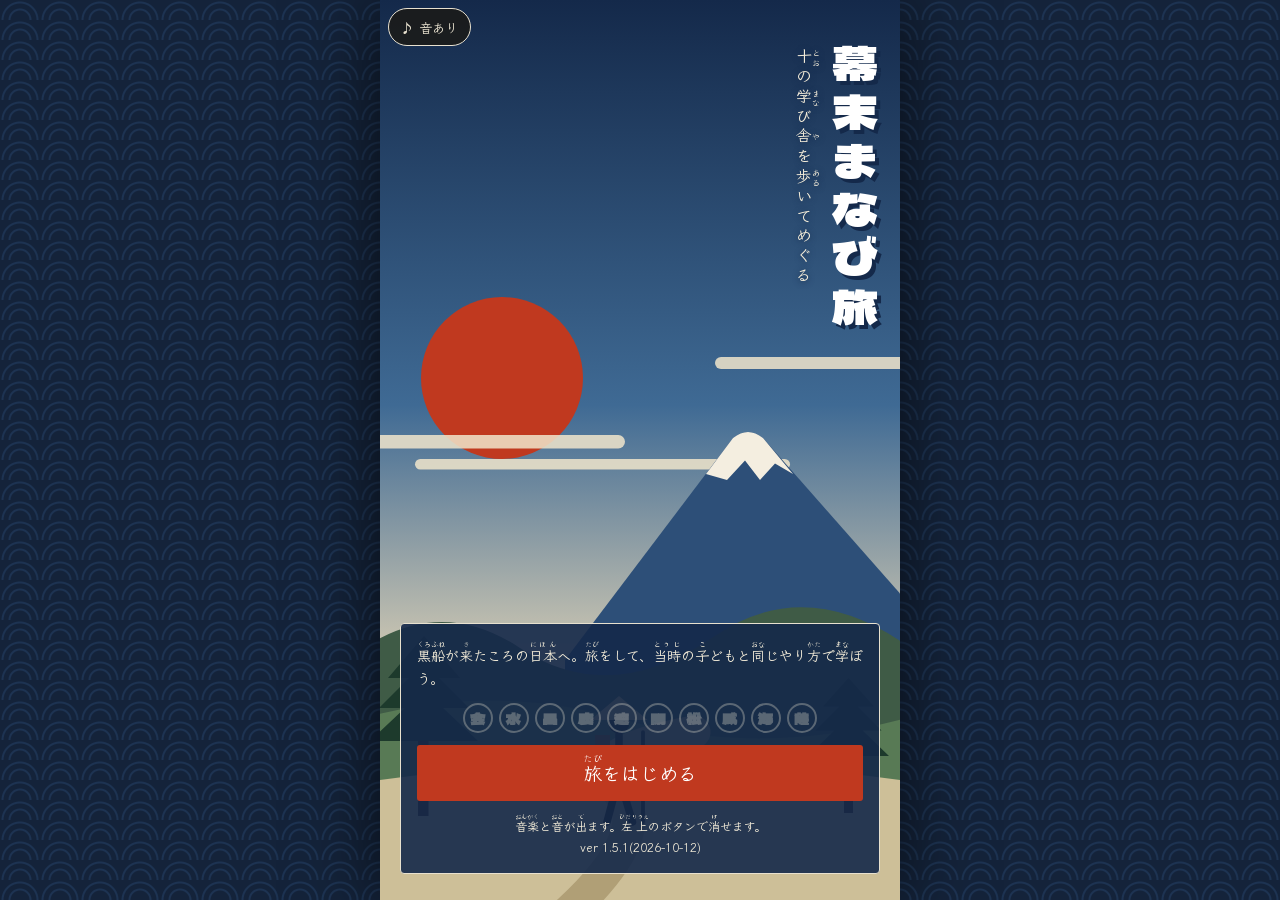
==== commit 47f5bcdf: "v1.5.1 閑谷学校の床みがきを史実の表示に" ====
--- a/bakumatsu-manabi-tabi/index.html
+++ b/bakumatsu-manabi-tabi/index.html
@@ -308,7 +308,7 @@
 const A=t=>`<span class="chip a">${R('アプリの工夫{くふう}')}</span>${R(t)}`;
 const app=document.getElementById('app');
 /* バージョン情報: 更新のたびに先頭へ足す */
-const HIST=[['1.5.0','2026-10-12','学び舎ごとの読本を追加(十の学び舎で全158)。修めた学び舎をえらんで、一日にひとつ読み進める。'],['1.4.0','2026-10-12','毎日ひとつ新しい文に進む「読本」を追加(全64の文)。おさらいと算術一問、読んだ文を見かえす書庫も。学び舎で読む文も増えた。'],
+const HIST=[['1.5.1','2026-10-12','閑谷学校の床みがきを、公式サイトの記述にあわせて「史実」に。'],['1.5.0','2026-10-12','学び舎ごとの読本を追加(十の学び舎で全158)。修めた学び舎をえらんで、一日にひとつ読み進める。'],['1.4.0','2026-10-12','毎日ひとつ新しい文に進む「読本」を追加(全64の文)。おさらいと算術一問、読んだ文を見かえす書庫も。学び舎で読む文も増えた。'],
  ['1.3.0','2026-10-12','むずかしさを三段階でえらべるように。説明文を「くわしく知る」にたたんで文章を減らした。バージョン情報を追加。'],
  ['1.2.0','2026-10-10','レベル、門の解放、時代の仕事、品あつめを追加。シェア用の画像を設定。'],
  ['1.1.0','2026-10-10','史実を原典と照らし合わせ、裏づけのない説明を削除。出典ページ、オープニング、旅の目あて、旅のむすびを追加。音楽を自作曲に。'],
@@ -690,7 +690,7 @@
  ['昌平坂学問所','一七九七年に幕府直轄/素読吟味では四書五経を音読し、優秀者はほうび/幕臣以外にも聴講を許可/佐藤一斎は一八四一年に儒官、「少くして学べば…」のことば/安積艮斎は宮司の子で一八五〇年に教授/東京大学の源流のひとつ','素読吟味を受ける年齢(資料により食いちがう)/諸藩の秀才が寮でくらした、という説明',[['昌平坂学問所',W+'昌平坂学問所'],['学問吟味',W+'学問吟味'],['佐藤一斎',W+'佐藤一斎'],['言志四録',W+'言志四録'],['安積艮斎',W+'安積艮斎']]],
  ['福沢塾','原典『福翁自伝』で確認:横浜で看板が読めなかった/「競争」の訳と役人の反応/上野の戦いの日も英書で経済の講義、塾生は屋根から見物/慶応四年に慶應義塾と命名。そのほか:一八五八年に築地鉄砲洲で開塾/「版権」「演説」の訳/小幡篤次郎は塾長','「自由」「討論」の訳語の経緯/「窮理」と蒸気の問題',[['福翁自伝(青空文庫)','https://www.aozora.gr.jp/cards/000296/files/1864_61590.html'],['福澤諭吉',W+'福澤諭吉'],['演説',W+'演説'],['小幡篤次郎',W+'小幡篤次郎']]],
  ['適塾','原典『福翁自伝』で確認:辞書ヅーフは塾に一部だけ、ヅーフ部屋で大ぜいが引いた/会読は月六度/白玉・黒玉・白い三角、三角は丸の三倍ぐらい/級の上席を三か月占めると登級/文法書ガランマチカとセインタキス/自力で読むきまり/枕をしたことがない話。そのほか:一八三八年開塾/洪庵は種痘を広めた/福沢は一八五五年入塾・一八五七年塾頭/村田良庵は一八四九年塾頭','成績順に畳の場所をえらぶ、畳一枚が自分の席、という説明/身分を問わない、医者の子が多い、という説明',[['福翁自伝(青空文庫)','https://www.aozora.gr.jp/cards/000296/files/1864_61590.html'],['適塾',W+'適塾'],['緒方洪庵',W+'緒方洪庵'],['大村益次郎',W+'大村益次郎']]],
- ['閑谷学校','池田光政が一六七〇年に建設を命じた/庶民の子も学べた/講堂は国宝、床は漆/津田永忠が三十二年かけて完成/大鳥圭介は村医の子で五年間学び、一八五二年に適塾へ','(床みがきは、はじめから「アプリの工夫」として表示)',[['閑谷学校',W+'閑谷学校'],['大鳥圭介',W+'大鳥圭介']]],
+ ['閑谷学校','池田光政が一六七〇年に建設を命じた/庶民の子も学べた/講堂は国宝、床は漆/津田永忠が三十二年かけて完成/大鳥圭介は村医の子で五年間学び、一八五二年に適塾へ/講堂の拭き漆の床は生徒たちによってよく磨かれている(公式サイト)','床をいつ、どのように磨いたか(「学ぶ前に」は場面づくりで、「アプリの工夫」として表示)',[['閑谷学校',W+'閑谷学校'],['旧閑谷学校 史跡各所案内','https://shizutani.jp/appreciate/ja-map/'],['大鳥圭介',W+'大鳥圭介']]],
  ['松下村塾','松陰は一八五七年から約一年/八畳に十畳半を塾生と増築/身分の隔てなく受け入れ/塾生を「君」とよんでうやまった/飛耳長目(情報を集めることをすすめた)/「志を立てて万事の源と為す」(士規七則)/『孟子』を講義(講孟余話)/一八五四年に下田で乗船をこころみた/高杉・久坂(藩医の子)・伊藤(百姓の生まれ、戸外で聴講)','米つきをしながらの講義/時間割がない、という説明/「諸友」「いっしょに学ぼう」ということば/知らせを書きこむ帳面',[['松下村塾',W+'松下村塾'],['吉田松陰',W+'吉田松陰'],['士規七則',W+'士規七則'],['高杉晋作',W+'高杉晋作'],['久坂玄瑞',W+'久坂玄瑞'],['伊藤博文',W+'伊藤博文'],['松下村塾(ニッポン旅マガジン)','https://tabi-mag.jp/ya0145/']]],
  ['咸宜園','一八一七年に咸宜園と命名/入門者は四千人をこえる/学力・年齢・地位を問わず無級から(三奪法)/月旦評は無級〜九級・十九段階/門下に高野長英、大村益次郎(一八四三年入門)/淡窓は商家の生まれで病気がち/「休道」の詩の本文','職任制(全員が係をもつ)。係をえらぶ場面ごと外しました',[['咸宜園',W+'咸宜園'],['広瀬淡窓',W+'広瀬淡窓'],['咸宜園(コトバンク)','https://kotobank.jp/word/%E5%92%B8%E5%AE%9C%E5%9C%92-48555']]],
  ['長崎海軍伝習所','一八五五〜五九年/観光丸はオランダからの寄贈/教官はオランダ軍人、第二次はカッテンディーケ/教科に航海術・砲術・測量術・算術・機関学/伝習生は幕臣と藩士/勝は教官との連絡役で数学が苦手、一八六〇年に咸臨丸で渡米/榎本は第二期で機関学、のちオランダ留学','通詞が通訳した、という説明',[['長崎海軍伝習所',W+'長崎海軍伝習所'],['勝海舟',W+'勝海舟'],['榎本武揚',W+'榎本武揚'],['カッテンディーケ',W+'ヴィレム・ホイセン・ファン・カッテンディーケ']]],
@@ -1024,7 +1024,7 @@
  intro(shizuSc,'備前{びぜん}の山{やま}にかこまれた谷{たに}に、赤{あか}い瓦{かわら}の大{おお}きな講堂{こうどう}がある。武士{ぶし}の子{こ}でなくても、ここでは学{まな}べる。',
   F('岡山藩主{おかやまはんしゅ}の池田光政{いけだみつまさ}が、ふつうの人{ひと}びとの子{こ}も学{まな}べるようにと、一六七〇年{ねん}につくりはじめた学校{がっこう}。赤{あか}い瓦{かわら}は近{ちか}くの窯{かま}で焼{や}かれたもので、講堂{こうどう}は今{いま}も国宝{こくほう}としてのこっています。'),4),
  ()=>{frame(shizuSc,`${H('床{ゆか}をみがく')}<p>${R('学{まな}ぶ前{まえ}に、講堂{こうどう}の床{ゆか}をふこう。')}</p><div class="yuka"><i id="sh"></i></div><button class="btn" id="mg">${R('みがく')}</button>
-  <p class="note">${F('講堂{こうどう}の床{ゆか}はうるしぬりで、窓{まど}のあかりがうつるほど光{ひか}っています。')}<br>${A('床{ゆか}みがきのあそび。')}</p>`,4,false);
+  <p class="note">${F('講堂{こうどう}の床{ゆか}はうるしぬり。生徒{せいと}たちによってよくみがかれ、窓{まど}から入{はい}る光{ひかり}をやわらかくうつしています。')}<br>${A('ボタンでみがくあそび。「学{まな}ぶ前{まえ}に」みがく、という場面{ばめん}は作{つく}ったものです。')}</p>`,4,false);
   let c=0;app.querySelector('#mg').onclick=e=>{c++;tok(240+c*30,.06);app.querySelector('#sh').style.opacity=c/8;if(c>=8){e.target.disabled=true;unlock()}}},
  sodoku(shizuSc,'素読{そどく}','光{ひか}る床{ゆか}に正座{せいざ}して、声{こえ}をそろえる。読{よ}む順{じゅん}におそう。',['己{おのれ}の','欲{ほっ}せざる所{ところ}は','人{ひと}に施{ほどこ}すこと','勿{な}かれ'],'意味{いみ}:自分{じぶん}がされたくないことは、人{ひと}にもしてはいけない。',F('『論語{ろんご}』のことば。'),4),
  fin(shizuSc,'閑','閑谷学校{しずたにがっこう} 修了{しゅうりょう}','幕末{ばくまつ}にここで学{まな}んだ大鳥圭介{おおとりけいすけ}は、そのあと大坂{おおさか}の適塾{てきじゅく}へ進{すす}みました。','『論語{ろんご}』衛霊公{えいれいこう}',4)
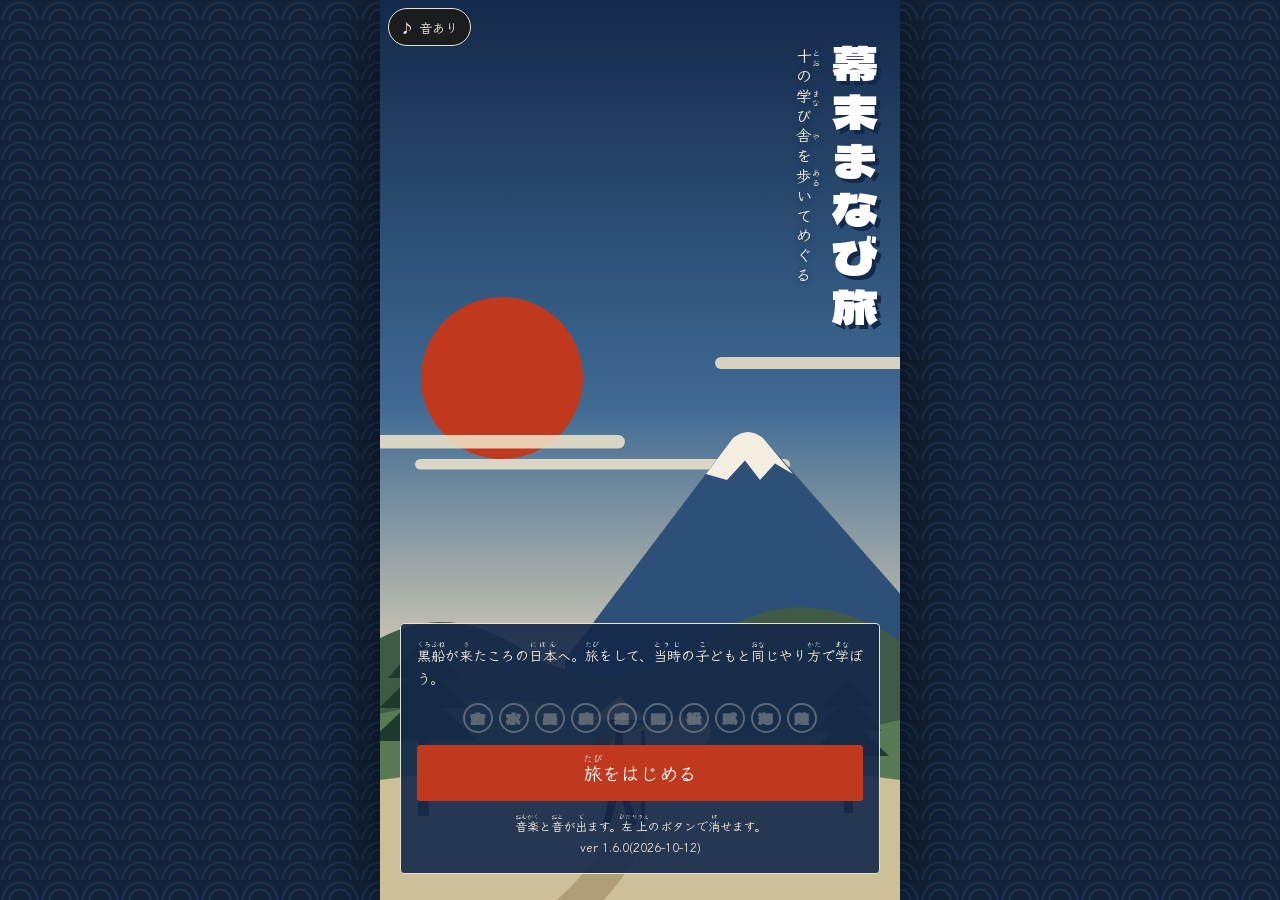
==== commit ab391794: "v1.6.0 学び舎の絵を資料にあわせて描きなおし、看板を追加" ====
--- a/bakumatsu-manabi-tabi/index.html
+++ b/bakumatsu-manabi-tabi/index.html
@@ -99,7 +99,11 @@
 /* 追加七校の舞台 */
 body[data-s="kodo"]{--bg:#eadfd6} body[data-s="shohei"]{--bg:#c6ccc4} body[data-s="fuku"]{--bg:#d3d6d2}
 body[data-s="shizu"]{--bg:#d8d6bd} body[data-s="kangi"]{--bg:#cfd3c2} body[data-s="kaigun"]{--bg:#c2d5db} body[data-s="goju"]{--bg:#dcd2c0}
-.scene .name{max-height:176px}
+.scene .name{white-space:nowrap;right:14px;top:14px;padding:9px 5px 7px;background:#f3ecd9;color:#1b1712;border:1.5px solid #1b1712;box-shadow:3px 3px 0 #1b171255;letter-spacing:.08em;line-height:1.25}
+.scene .where{left:12px;bottom:10px;padding:1px 9px;background:#f3ecd9;color:#1b1712;border:1.5px solid #1b1712}
+.scn{position:absolute;inset:0;width:100%;height:100%;display:block}.scene.pic::before,.scene.pic::after{display:none}
+.scn .fune{animation:bob 4s ease-in-out infinite;transform-box:fill-box;transform-origin:center}
+@media (prefers-reduced-motion:reduce){.scn .fune,.sc-nisshin .win::before,.sc-teki::before{animation:none}}
 .roof{position:absolute;left:6%;bottom:28%;width:54%;max-width:300px;height:100px;clip-path:polygon(8% 0,92% 0,100% 40%,95% 40%,95% 100%,5% 100%,5% 40%,0 40%)}
 .sc-kodo{background:linear-gradient(#f6e9e6 0 72%,#cdc3a8 72%)}
 .sc-kodo .roof{background:linear-gradient(#2c2c2c 0 40%,#f5f2e9 40%)}
@@ -308,7 +312,7 @@
 const A=t=>`<span class="chip a">${R('アプリの工夫{くふう}')}</span>${R(t)}`;
 const app=document.getElementById('app');
 /* バージョン情報: 更新のたびに先頭へ足す */
-const HIST=[['1.5.1','2026-10-12','閑谷学校の床みがきを、公式サイトの記述にあわせて「史実」に。'],['1.5.0','2026-10-12','学び舎ごとの読本を追加(十の学び舎で全158)。修めた学び舎をえらんで、一日にひとつ読み進める。'],['1.4.0','2026-10-12','毎日ひとつ新しい文に進む「読本」を追加(全64の文)。おさらいと算術一問、読んだ文を見かえす書庫も。学び舎で読む文も増えた。'],
+const HIST=[['1.6.0','2026-10-12','六つの学び舎の絵を、資料で確かめた建物のかたちに描きなおした。学び舎の名前を看板に。'],['1.5.1','2026-10-12','閑谷学校の床みがきを、公式サイトの記述にあわせて「史実」に。'],['1.5.0','2026-10-12','学び舎ごとの読本を追加(十の学び舎で全158)。修めた学び舎をえらんで、一日にひとつ読み進める。'],['1.4.0','2026-10-12','毎日ひとつ新しい文に進む「読本」を追加(全64の文)。おさらいと算術一問、読んだ文を見かえす書庫も。学び舎で読む文も増えた。'],
  ['1.3.0','2026-10-12','むずかしさを三段階でえらべるように。説明文を「くわしく知る」にたたんで文章を減らした。バージョン情報を追加。'],
  ['1.2.0','2026-10-10','レベル、門の解放、時代の仕事、品あつめを追加。シェア用の画像を設定。'],
  ['1.1.0','2026-10-10','史実を原典と照らし合わせ、裏づけのない説明を削除。出典ページ、オープニング、旅の目あて、旅のむすびを追加。音楽を自作曲に。'],
@@ -697,6 +701,7 @@
  ['郷中教育','六歳以上の男子が対象、稚児と二才/先輩が後輩を指導/「負けるな」「弱いものいじめをするな」、うそをつつしむ/いろは歌「い」「ろ」「は」の本文(加世田歴史館)、四十七首、郷中教育の基本/西郷は一八四七年に二才頭/大久保は同じ加治屋町の郷中','「詮議」という問答の名前としくみ(問いかけの場面は「アプリの工夫」にしました)/相撲のけいこ',[['郷中',W+'郷中'],['日新公いろは歌(加世田歴史館)','https://hantoubunka.site.kagoshima.jp/kasedainfo/irohauta2.html'],['西郷隆盛',W+'西郷隆盛'],['大久保利通',W+'大久保利通']]],
  ['古典の文','原文で確認:『論語』五十句の本文と篇(学而・為政・里仁・公冶長・雍也・述而・子罕・先進・顔淵・子路・憲問・衛霊公・季氏・陽貨・子張)/『孟子』七句(離婁上下・公孫丑上下・告子下・尽心上)/『大学』二句(礼記)','(ふりがなと読み下しは、一般的な読み方によっています。オランダ語の文と算術の問題は、はじめから「アプリの工夫」です)',[['論語(Wikisource 原文)','https://zh.wikisource.org/wiki/論語'],['孟子(Wikisource 原文)','https://zh.wikisource.org/wiki/孟子']]],
  ['学び舎の読本','日新館:什の掟(公式サイトの表記)/弘道館:『弘道館記』の本文(拓本)と読み方(茨城県教育会『愛誦集衍義』一九三九年)/昌平坂:佐藤一斎『言志四録』は後半生の四十余年にわたる語録。十四のことばは西郷隆盛が書きぬいた『南洲手抄言志録』の本文と読み下し、「少くして学べば」は『言志四録』の項による/福沢塾:『学問のすすめ』の本文(一八七二〜七六年)/閑谷学校:毎月ついたちに「朱文公学規」の講釈があり農民も聴講できた(公式サイト)。朱子の学規の原文は「白鹿洞書院学規(掲示)」として確認/松下村塾:「士規七則」の原文と読み下し、一八五五年に玉木彦助の元服の祝いに書いたこと/咸宜園:「桂林荘雑詠」四首の原文と読み下し、淡窓のはじめの塾が桂林荘であること/郷中教育:いろは歌三十六首の本文(加世田歴史館のページ。『加世田市史』による)/適塾・海軍伝習所:オランダ語から日本語に入ったことば四十語とつづり','『学問のすすめ』は明治の本で、幕末の塾で読まれたものではありません(画面にもそう書いています)/閑谷学校で読まれた「朱文公学規」の本文そのものは未確認。朱子の学規として伝わる文を使いました。読み下しは一般的な読み方です/オランダ語の四十語を、適塾や伝習所で実際に教えたかどうかは未確認。「アプリの工夫」として表示しています/いろは歌は四十七首のうち三十六首。残りは小学生むけに説明しきれないため入れていません/すべての「やさしい意味」はこのアプリで書いたもので、専門家の校閲は受けていません',[['弘道館記(Wikisource)','https://ja.wikisource.org/wiki/弘道館記'],['弘道館記 愛誦集衍義(Wikisource)','https://ja.wikisource.org/wiki/弘道館記_(愛誦集衍義)'],['南洲手抄言志録(Wikisource)','https://ja.wikisource.org/wiki/南洲手抄言志録'],['言志四録',W+'言志四録'],['学問のすゝめ(Wikisource)','https://ja.wikisource.org/wiki/学問のすゝめ'],['旧閑谷学校 史跡各所案内','https://shizutani.jp/appreciate/ja-map/'],['白鹿洞書院學規(Wikisource 原文)','https://zh.wikisource.org/wiki/白鹿洞書院學規'],['士規七則',W+'士規七則'],['広瀬淡窓',W+'広瀬淡窓'],['日新公いろは歌(加世田歴史館)','https://hantoubunka.site.kagoshima.jp/kasedainfo/irohauta2.html'],['オランダ語由来の日本語(英語版Wikipedia)','https://en.wikipedia.org/wiki/List_of_Japanese_words_of_Dutch_origin']]],
+ ['学び舎の絵','弘道館:正門は本瓦葺きの四脚門。梅は設立当初から植えられた/昌平坂学問所:一七九九年の改築で、黒塗りの大きな建物に改められた/福沢塾:中津藩中屋敷の二階建ての長屋(一階は六畳一室と台所、二階は十五畳ほど)/閑谷学校:講堂は入母屋造り、しころ葺きの大屋根、火灯窓。石塀がめぐる/咸宜園:秋風庵は大きな寄棟造で茅葺き。遠思楼は二階建ての寄棟造(一八四九年)/長崎海軍伝習所:観光丸は木造の外輪船で、三本マストのスクーナー型','こまかい色、寸法、窓や柱の数、塀のつくりは想像で描いています/昌平坂と遠思楼の屋根の材料、観光丸の煙突の位置、福沢塾から海が見えたかどうかは未確認/日新館、適塾、松下村塾、郷中教育の絵は前のままで、建物の資料との照合はしていません',[['弘道館',W+'弘道館'],['湯島聖堂',W+'湯島聖堂'],['慶應義塾',W+'慶應義塾'],['旧閑谷学校 史跡各所案内','https://shizutani.jp/appreciate/ja-map/'],['咸宜園跡(教育遺産の資料・水戸市)','https://www.city.mito.lg.jp/uploaded/attachment/1199.pdf'],['観光丸',W+'観光丸']]],
  ['旅と時代','一里塚は日本橋を起点に一里ごと/関所の通過に通行手形','旅人は一日に十里歩いた、という説明',[['一里塚',W+'一里塚'],['通行手形',W+'通行手形']]]];
 function viewSrc(){document.body.dataset.s='';
   app.innerHTML=`<button class="btn sub" id="back">← ${R('道中図{どうちゅうず}へ')}</button><section class="panel">${H('出典{しゅってん}と確認{かくにん}のようす')}
@@ -843,10 +848,66 @@
     else{miss++;tok(160,.15);t.classList.remove('ng');void t.offsetWidth;t.classList.add('ng');if(D==='e'){const c=box.querySelector(`.tile[data-i="${next}"]:not(.used)`);if(c)c.classList.add('hint')}}
   });
 }
+/* ---------- 学び舎の絵(資料で確かめた建物のかたち) ---------- */
+const SV=b=>`<svg class="scn" viewBox="0 0 390 200" preserveAspectRatio="xMidYMax slice" aria-hidden="true">${b}</svg>`;
+const SCN={
+ kodo:SV(`<rect width="390" height="200" fill="#f4e6e2"/><circle cx="60" cy="40" r="20" fill="#fff" opacity=".55"/>
+  <rect y="150" width="390" height="50" fill="#cfc5a9"/>
+  <rect y="112" width="310" height="38" fill="#f7f3ea"/><rect y="103" width="310" height="10" fill="#37383b"/><rect y="142" width="310" height="8" fill="#8d8674"/>
+  <rect x="98" y="88" width="104" height="62" fill="#e9dcc8"/><path d="M98 150 L128 118 L172 118 L202 150Z" fill="#d8ccb2"/>
+  <rect x="98" y="88" width="10" height="62" fill="#4a3423"/><rect x="192" y="88" width="10" height="62" fill="#4a3423"/><rect x="108" y="96" width="9" height="54" fill="#33241a"/><rect x="183" y="96" width="9" height="54" fill="#33241a"/>
+  <rect x="92" y="86" width="116" height="9" fill="#33241a"/>
+  <path d="M74 88 Q150 50 226 88 L236 94 L64 94Z" fill="#2f3033"/><rect x="112" y="58" width="76" height="7" rx="2" fill="#1f2022"/>
+  <path d="M74 88 Q150 50 226 88" fill="none" stroke="#55575b" stroke-width="1.5"/>
+  <g fill="none" stroke="#3a2a22" stroke-linecap="round"><path d="M330 0 C300 34 262 30 232 58" stroke-width="5"/><path d="M290 26 C286 48 270 60 262 84" stroke-width="3"/><path d="M262 34 C240 30 226 34 210 26" stroke-width="2.5"/></g>
+  <g fill="#cf3f6b"><circle cx="300" cy="18" r="4"/><circle cx="268" cy="36" r="4"/><circle cx="240" cy="52" r="4"/><circle cx="283" cy="52" r="3.5"/><circle cx="266" cy="76" r="3.5"/><circle cx="222" cy="30" r="3.5"/></g>
+  <g fill="#fff"><circle cx="314" cy="10" r="3.5"/><circle cx="254" cy="44" r="3.5"/><circle cx="276" cy="66" r="3"/><circle cx="238" cy="32" r="3"/><circle cx="228" cy="62" r="3"/></g>`),
+ shohei:SV(`<rect width="390" height="200" fill="#b9c5ca"/>
+  <ellipse cx="40" cy="96" rx="60" ry="42" fill="#4d6a55"/><ellipse cx="300" cy="100" rx="70" ry="40" fill="#44604d"/>
+  <rect y="150" width="390" height="50" fill="#8b8878"/>
+  <path d="M36 150 L60 122 L270 122 L294 150Z" fill="#a5a394"/><g stroke="#7d7b6d" stroke-width="1.5"><path d="M130 150 L142 122 M200 150 L188 122 M126 141 H204 M132 132 H198"/></g>
+  <rect x="70" y="80" width="190" height="42" fill="#17181a"/><g stroke="#2e3034" stroke-width="2"><path d="M96 82V122M122 82V122M148 82V122M182 82V122M208 82V122M234 82V122"/></g><rect x="150" y="92" width="30" height="30" fill="#0b0b0c"/>
+  <path d="M48 82 L88 44 L242 44 L282 82Z" fill="#26282c"/><rect x="98" y="38" width="134" height="8" rx="2" fill="#131416"/><rect x="42" y="80" width="246" height="5" fill="#0f1011"/>
+  <path d="M88 44 L48 82 M242 44 L282 82" stroke="#3b3e44" stroke-width="2"/>`),
+ fuku:SV(`<rect width="390" height="200" fill="#d6dfe2"/><rect y="88" width="390" height="62" fill="#5f8496"/><rect y="150" width="390" height="50" fill="#b5a787"/>
+  <g fill="#f3efe4"><path d="M318 60h14v26h-14z"/><path d="M346 70h10v18h-10z"/></g><g fill="#2c2a26"><path d="M308 86h34l-5 7h-24z"/><path d="M340 88h22l-4 5h-14z"/></g>
+  <rect x="20" y="70" width="260" height="42" fill="#ece5d3"/><rect x="20" y="112" width="260" height="38" fill="#6b5a45"/><g stroke="#5a4a38" stroke-width="1"><path d="M20 122H280M20 132H280M20 142H280"/></g>
+  <path d="M8 72 L30 50 L270 50 L292 72Z" fill="#3b3b3d"/><rect x="34" y="46" width="232" height="6" fill="#2a2a2c"/><rect x="12" y="108" width="276" height="7" fill="#3b3b3d"/>
+  <g fill="#3a3027"><rect x="40" y="80" width="30" height="20"/><rect x="88" y="80" width="30" height="20"/><rect x="184" y="80" width="30" height="20"/><rect x="232" y="80" width="30" height="20"/></g>
+  <rect x="136" y="80" width="30" height="20" fill="#f6d89a"/><g stroke="#3a3027" stroke-width="1.5"><path d="M136 80h30v20h-30zM146 80v20M156 80v20"/></g>
+  <g fill="#2e2620"><rect x="52" y="120" width="22" height="30"/><rect x="140" y="120" width="22" height="30"/><rect x="226" y="120" width="22" height="30"/></g>`),
+ shizu:SV(`<rect width="390" height="200" fill="#e4ead9"/><path d="M0 92 Q70 30 150 62 T300 44 T390 70V152H0Z" fill="#6b8a5c"/><path d="M0 120 Q90 76 190 100 T390 96V152H0Z" fill="#56744a"/>
+  <rect y="150" width="390" height="50" fill="#b9ae8c"/>
+  <rect x="74" y="100" width="192" height="42" fill="#efe6d2"/><rect x="74" y="134" width="192" height="8" fill="#7a6a55"/>
+  <g fill="#3f3226">${[92,128,164,200,236].map(x=>`<path d="M${x} 134v-16q0-11 8-14q8 3 8 14v16z"/>`).join('')}</g>
+  <path d="M106 58 L234 58 L250 80 L90 80Z" fill="#a8522c"/><rect x="112" y="52" width="116" height="8" rx="2" fill="#7f3c1f"/>
+  <path d="M90 80 L250 80 L288 102 L52 102Z" fill="#b9633a"/><path d="M90 80H250" stroke="#7f3c1f" stroke-width="2"/><rect x="56" y="101" width="228" height="4" fill="#5a3a26"/>
+  <g stroke="#964a28" stroke-width="1"><path d="M120 60L108 80M150 60L146 80M190 60L194 80M220 60L232 80M100 82L76 101M140 82L132 101M200 82L208 101M240 82L264 101M170 60V101"/></g>
+  <rect x="-10" y="136" width="410" height="22" rx="11" fill="#a9a79b"/><g fill="none" stroke="#86847a" stroke-width="1"><path d="M30 137l8 10 16-9 12 12M100 138l10 12 18-10 10 9M190 137l-8 11 18 6M240 138l12 10 16-9 12 10M320 138l10 12 16-8"/></g>`),
+ kangi:SV(`<rect width="390" height="200" fill="#eaede4"/><path d="M0 96 Q80 60 170 84 T390 70V152H0Z" fill="#b3c0ae"/>
+  <rect y="140" width="390" height="14" fill="#e3e7de"/><rect y="150" width="390" height="50" fill="#b9b299"/>
+  <rect x="24" y="112" width="196" height="38" fill="#e7ddc3"/><rect x="24" y="112" width="74" height="38" fill="#cdbf9f"/><rect x="40" y="120" width="30" height="30" fill="#3a2f24"/>
+  <g fill="#f6f2e6" stroke="#5c4a36" stroke-width="1.5"><rect x="112" y="120" width="26" height="30"/><rect x="138" y="120" width="26" height="30"/><rect x="176" y="120" width="30" height="30"/></g><path d="M98 112V150M170 112V150" stroke="#5c4a36" stroke-width="3"/>
+  <path d="M8 110 L62 56 L182 56 L236 110Z" fill="#8b7a48"/><g stroke="#786839" stroke-width="1.5"><path d="M70 62L34 104M100 60L82 106M122 58V108M144 60L162 106M174 62L210 104"/></g>
+  <rect x="62" y="48" width="120" height="11" rx="4" fill="#5d5030"/><rect x="4" y="106" width="236" height="9" rx="4" fill="#6f6037"/>
+  <rect x="262" y="92" width="52" height="58" fill="#e7ddc3"/><rect x="256" y="118" width="64" height="5" fill="#4d4a44"/><path d="M252 94 L270 74 L306 74 L324 94Z" fill="#55524a"/>
+  <g fill="#f6f2e6" stroke="#5c4a36" stroke-width="1.5"><rect x="272" y="100" width="32" height="14"/><rect x="276" y="128" width="24" height="22"/></g>
+  <g fill="#fff" opacity=".9"><circle cx="20" cy="146" r="1.5"/><circle cx="64" cy="143" r="1.2"/><circle cx="118" cy="147" r="1.5"/><circle cx="232" cy="144" r="1.3"/><circle cx="246" cy="148" r="1.5"/><circle cx="330" cy="145" r="1.3"/><circle cx="360" cy="148" r="1.5"/></g>`),
+ kaigun:SV(`<rect width="390" height="200" fill="#d6e4e8"/><path d="M0 104 Q50 72 110 92 T230 80 T390 96V120H0Z" fill="#8fa6a0"/><rect y="112" width="390" height="88" fill="#2e5f7b"/>
+  <g class="fune"><g fill="#b9b6b0" opacity=".7"><circle cx="150" cy="70" r="9"/><circle cx="136" cy="56" r="11"/><circle cx="116" cy="46" r="12"/></g>
+  <g stroke="#1c1a17" stroke-width="3"><path d="M84 34V130M196 28V130M246 40V130"/></g><path d="M278 126L312 110" stroke="#1c1a17" stroke-width="2.5"/>
+  <g fill="#efe8d6"><path d="M87 58L124 50L130 112L87 116Z"/><path d="M199 52L234 44L238 110L199 114Z"/><path d="M249 62L270 56L274 112L249 116Z"/><path d="M84 40L60 112L81 114Z"/></g>
+  <g stroke="#1c1a17" stroke-width="1"><path d="M84 34L40 128M246 40L290 122M196 28L246 40M84 34L196 28"/></g>
+  <rect x="150" y="78" width="11" height="50" fill="#1c1a17"/>
+  <path d="M36 126 H284 L270 150 H54Z" fill="#1c1a17"/><path d="M42 132H280" stroke="#e8e2d2" stroke-width="2"/>
+  <path d="M132 134 A24 24 0 0 1 180 134Z" fill="#2c2823" stroke="#cfc8b6" stroke-width="1.5"/><g stroke="#cfc8b6" stroke-width="1"><path d="M156 134V112M156 134L140 118M156 134L172 118"/></g></g>
+  <path d="M0 152q10-4 20 0t20 0 20 0 20 0 20 0 20 0 20 0 20 0 20 0 20 0 20 0 20 0 20 0 20 0 20 0 20 0 20 0 20 0 20 0" fill="none" stroke="#5d8aa3" stroke-width="1.5"/>`)
+};
 function frame(sc,body,total,canNext){
   const st=STATIONS.find(s=>s.id===S.school);
   clearTimeout(T);const nm=st.nm.replace(/\{[^}]+\}/g,'');
-  app.innerHTML=`<div class="scene sc-${S.school}">${sc}<div class="name" ${nm.length>5?'style="font-size:24px"':''}>${nm}</div></div>
+  const fs=Math.min(28,Math.floor(150/nm.length)),pic=SCN[S.school];if(pic)sc=pic+sc.replace(/<div class="(roof|ume|ship)"><\/div>/g,'');
+  app.innerHTML=`<div class="scene sc-${S.school}${pic?' pic':''}">${sc}<div class="name" style="font-size:${fs}px;height:${Math.ceil(nm.length*fs*1.08+19)}px">${nm}</div></div>
   <section class="panel">${S.step===0?nyumon()+meet()+event():''}${body}</section>
   <div class="nav"><button class="btn sub" id="quit">← ${R('道中図{どうちゅうず}')}</button><span class="dots">${Array.from({length:total},(_,i)=>`<i class="${i<=S.step?'on':''}"></i>`).join('')}</span><button class="btn" id="next" ${canNext?'':'disabled'}>${R('つぎへ')} →</button></div>`;
   app.querySelector('#quit').onclick=()=>{try{speechSynthesis.cancel()}catch(e){};S.view='map';render()};
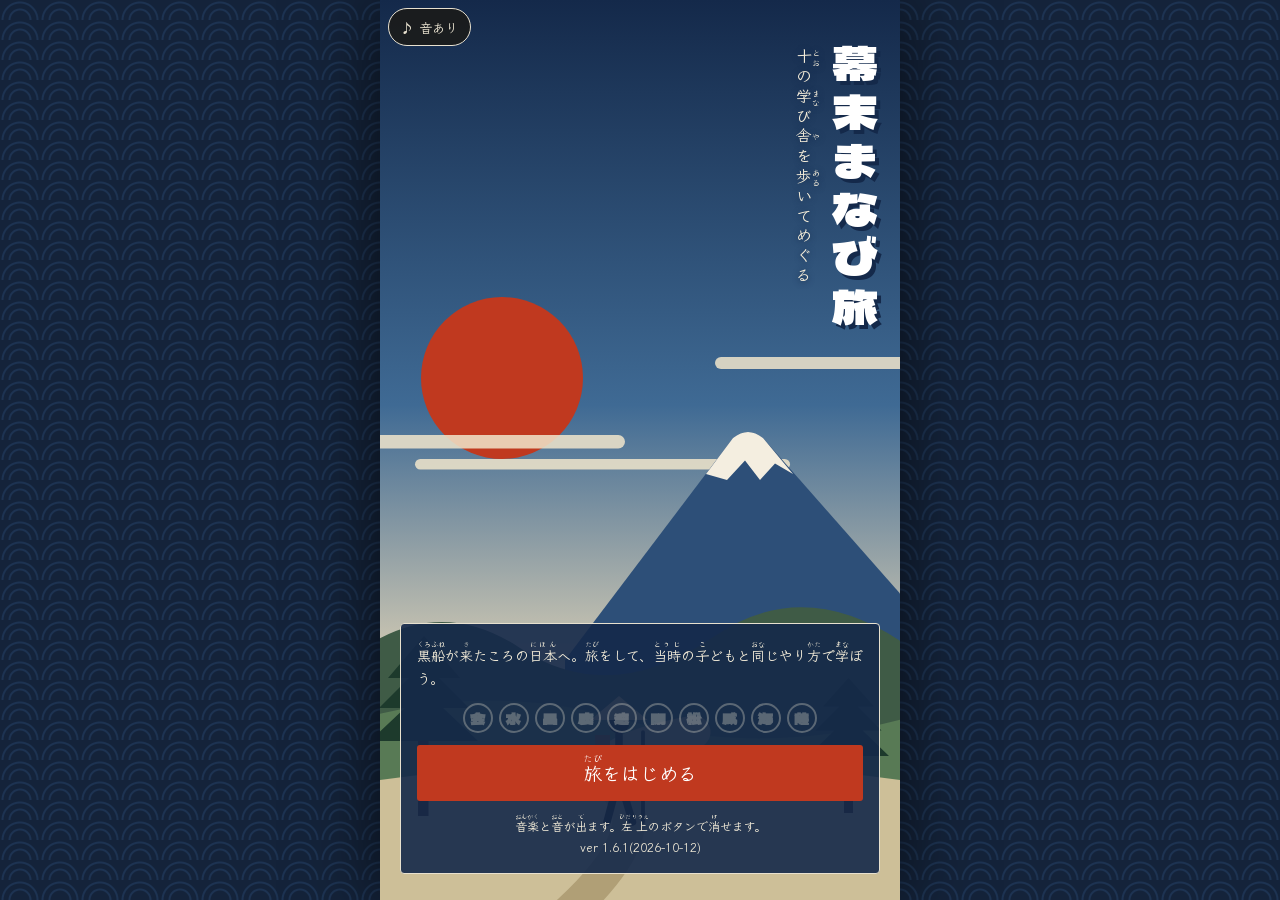
==== commit 79c214e9: "v1.6.1 広い画面で絵の上が切れるのを修正" ====
--- a/bakumatsu-manabi-tabi/index.html
+++ b/bakumatsu-manabi-tabi/index.html
@@ -101,7 +101,7 @@
 body[data-s="shizu"]{--bg:#d8d6bd} body[data-s="kangi"]{--bg:#cfd3c2} body[data-s="kaigun"]{--bg:#c2d5db} body[data-s="goju"]{--bg:#dcd2c0}
 .scene .name{white-space:nowrap;right:14px;top:14px;padding:9px 5px 7px;background:#f3ecd9;color:#1b1712;border:1.5px solid #1b1712;box-shadow:3px 3px 0 #1b171255;letter-spacing:.08em;line-height:1.25}
 .scene .where{left:12px;bottom:10px;padding:1px 9px;background:#f3ecd9;color:#1b1712;border:1.5px solid #1b1712}
-.scn{position:absolute;inset:0;width:100%;height:100%;display:block}.scene.pic::before,.scene.pic::after{display:none}
+.scn{position:absolute;inset:0;width:100%;height:100%;display:block}.scene.pic::before,.scene.pic::after{display:none}.scene.pic{height:auto;aspect-ratio:390/200}
 .scn .fune{animation:bob 4s ease-in-out infinite;transform-box:fill-box;transform-origin:center}
 @media (prefers-reduced-motion:reduce){.scn .fune,.sc-nisshin .win::before,.sc-teki::before{animation:none}}
 .roof{position:absolute;left:6%;bottom:28%;width:54%;max-width:300px;height:100px;clip-path:polygon(8% 0,92% 0,100% 40%,95% 40%,95% 100%,5% 100%,5% 40%,0 40%)}
@@ -312,7 +312,7 @@
 const A=t=>`<span class="chip a">${R('アプリの工夫{くふう}')}</span>${R(t)}`;
 const app=document.getElementById('app');
 /* バージョン情報: 更新のたびに先頭へ足す */
-const HIST=[['1.6.0','2026-10-12','六つの学び舎の絵を、資料で確かめた建物のかたちに描きなおした。学び舎の名前を看板に。'],['1.5.1','2026-10-12','閑谷学校の床みがきを、公式サイトの記述にあわせて「史実」に。'],['1.5.0','2026-10-12','学び舎ごとの読本を追加(十の学び舎で全158)。修めた学び舎をえらんで、一日にひとつ読み進める。'],['1.4.0','2026-10-12','毎日ひとつ新しい文に進む「読本」を追加(全64の文)。おさらいと算術一問、読んだ文を見かえす書庫も。学び舎で読む文も増えた。'],
+const HIST=[['1.6.1','2026-10-12','広い画面で学び舎の絵の上が切れるのを直した。'],['1.6.0','2026-10-12','六つの学び舎の絵を、資料で確かめた建物のかたちに描きなおした。学び舎の名前を看板に。'],['1.5.1','2026-10-12','閑谷学校の床みがきを、公式サイトの記述にあわせて「史実」に。'],['1.5.0','2026-10-12','学び舎ごとの読本を追加(十の学び舎で全158)。修めた学び舎をえらんで、一日にひとつ読み進める。'],['1.4.0','2026-10-12','毎日ひとつ新しい文に進む「読本」を追加(全64の文)。おさらいと算術一問、読んだ文を見かえす書庫も。学び舎で読む文も増えた。'],
  ['1.3.0','2026-10-12','むずかしさを三段階でえらべるように。説明文を「くわしく知る」にたたんで文章を減らした。バージョン情報を追加。'],
  ['1.2.0','2026-10-10','レベル、門の解放、時代の仕事、品あつめを追加。シェア用の画像を設定。'],
  ['1.1.0','2026-10-10','史実を原典と照らし合わせ、裏づけのない説明を削除。出典ページ、オープニング、旅の目あて、旅のむすびを追加。音楽を自作曲に。'],
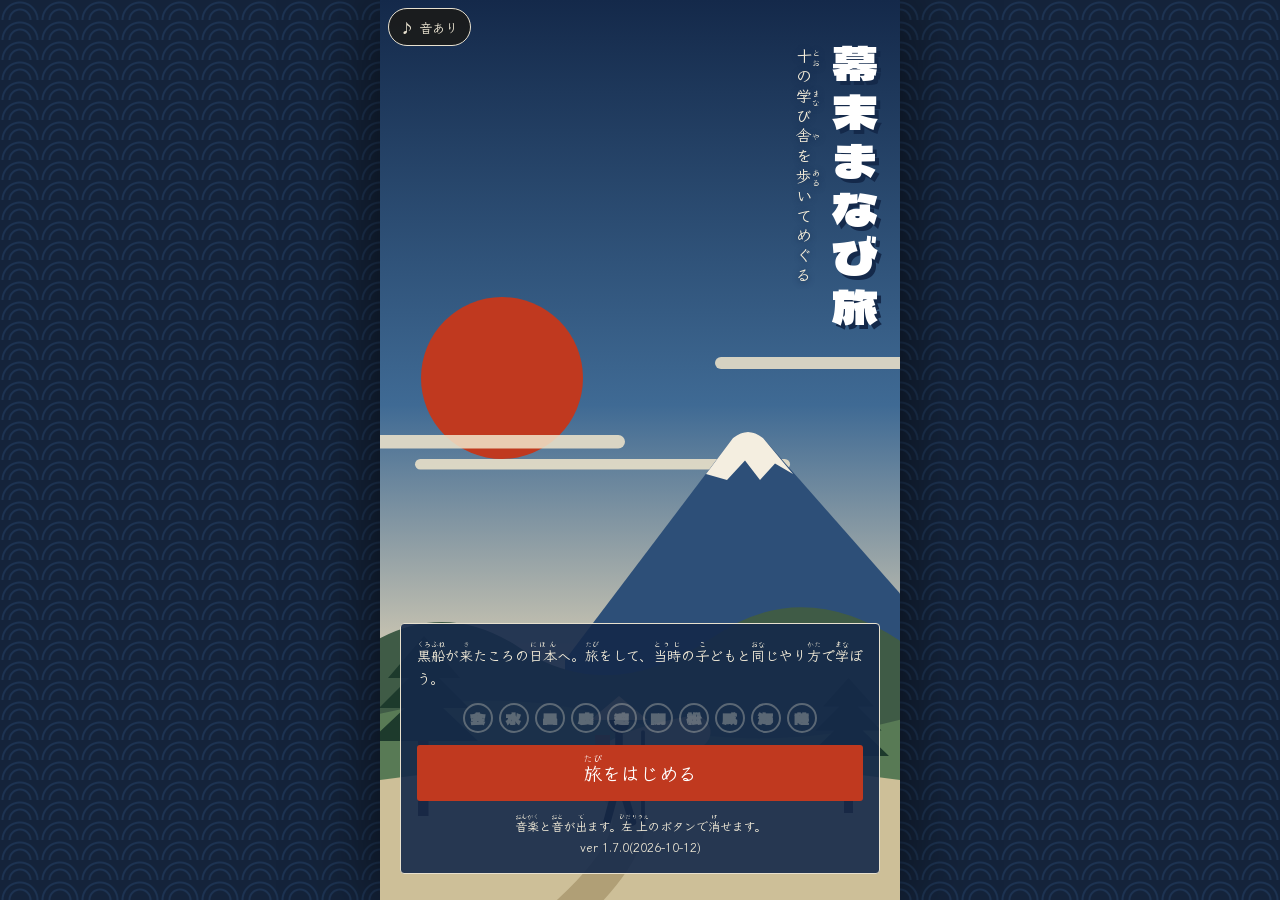
==== commit af5e5544: "v1.7.0 残り4校の絵を資料にあわせて描きなおし" ====
--- a/bakumatsu-manabi-tabi/index.html
+++ b/bakumatsu-manabi-tabi/index.html
@@ -102,8 +102,10 @@
 .scene .name{white-space:nowrap;right:14px;top:14px;padding:9px 5px 7px;background:#f3ecd9;color:#1b1712;border:1.5px solid #1b1712;box-shadow:3px 3px 0 #1b171255;letter-spacing:.08em;line-height:1.25}
 .scene .where{left:12px;bottom:10px;padding:1px 9px;background:#f3ecd9;color:#1b1712;border:1.5px solid #1b1712}
 .scn{position:absolute;inset:0;width:100%;height:100%;display:block}.scene.pic::before,.scene.pic::after{display:none}.scene.pic{height:auto;aspect-ratio:390/200}
+.scn .yuki{animation:snow2 6s linear infinite}@keyframes snow2{to{transform:translateY(60px)}}.scn .akari{animation:flick 2.6s ease-in-out infinite}
+.sc-goju.pic .where{}
 .scn .fune{animation:bob 4s ease-in-out infinite;transform-box:fill-box;transform-origin:center}
-@media (prefers-reduced-motion:reduce){.scn .fune,.sc-nisshin .win::before,.sc-teki::before{animation:none}}
+@media (prefers-reduced-motion:reduce){.scn .fune,.scn .yuki,.scn .akari,.sc-nisshin .win::before,.sc-teki::before{animation:none}}
 .roof{position:absolute;left:6%;bottom:28%;width:54%;max-width:300px;height:100px;clip-path:polygon(8% 0,92% 0,100% 40%,95% 40%,95% 100%,5% 100%,5% 40%,0 40%)}
 .sc-kodo{background:linear-gradient(#f6e9e6 0 72%,#cdc3a8 72%)}
 .sc-kodo .roof{background:linear-gradient(#2c2c2c 0 40%,#f5f2e9 40%)}
@@ -312,7 +314,7 @@
 const A=t=>`<span class="chip a">${R('アプリの工夫{くふう}')}</span>${R(t)}`;
 const app=document.getElementById('app');
 /* バージョン情報: 更新のたびに先頭へ足す */
-const HIST=[['1.6.1','2026-10-12','広い画面で学び舎の絵の上が切れるのを直した。'],['1.6.0','2026-10-12','六つの学び舎の絵を、資料で確かめた建物のかたちに描きなおした。学び舎の名前を看板に。'],['1.5.1','2026-10-12','閑谷学校の床みがきを、公式サイトの記述にあわせて「史実」に。'],['1.5.0','2026-10-12','学び舎ごとの読本を追加(十の学び舎で全158)。修めた学び舎をえらんで、一日にひとつ読み進める。'],['1.4.0','2026-10-12','毎日ひとつ新しい文に進む「読本」を追加(全64の文)。おさらいと算術一問、読んだ文を見かえす書庫も。学び舎で読む文も増えた。'],
+const HIST=[['1.7.0','2026-10-12','のこり四つの学び舎(日新館、適塾、松下村塾、郷中教育)の絵も、資料にあわせて描きなおした。'],['1.6.1','2026-10-12','広い画面で学び舎の絵の上が切れるのを直した。'],['1.6.0','2026-10-12','六つの学び舎の絵を、資料で確かめた建物のかたちに描きなおした。学び舎の名前を看板に。'],['1.5.1','2026-10-12','閑谷学校の床みがきを、公式サイトの記述にあわせて「史実」に。'],['1.5.0','2026-10-12','学び舎ごとの読本を追加(十の学び舎で全158)。修めた学び舎をえらんで、一日にひとつ読み進める。'],['1.4.0','2026-10-12','毎日ひとつ新しい文に進む「読本」を追加(全64の文)。おさらいと算術一問、読んだ文を見かえす書庫も。学び舎で読む文も増えた。'],
  ['1.3.0','2026-10-12','むずかしさを三段階でえらべるように。説明文を「くわしく知る」にたたんで文章を減らした。バージョン情報を追加。'],
  ['1.2.0','2026-10-10','レベル、門の解放、時代の仕事、品あつめを追加。シェア用の画像を設定。'],
  ['1.1.0','2026-10-10','史実を原典と照らし合わせ、裏づけのない説明を削除。出典ページ、オープニング、旅の目あて、旅のむすびを追加。音楽を自作曲に。'],
@@ -701,7 +703,7 @@
  ['郷中教育','六歳以上の男子が対象、稚児と二才/先輩が後輩を指導/「負けるな」「弱いものいじめをするな」、うそをつつしむ/いろは歌「い」「ろ」「は」の本文(加世田歴史館)、四十七首、郷中教育の基本/西郷は一八四七年に二才頭/大久保は同じ加治屋町の郷中','「詮議」という問答の名前としくみ(問いかけの場面は「アプリの工夫」にしました)/相撲のけいこ',[['郷中',W+'郷中'],['日新公いろは歌(加世田歴史館)','https://hantoubunka.site.kagoshima.jp/kasedainfo/irohauta2.html'],['西郷隆盛',W+'西郷隆盛'],['大久保利通',W+'大久保利通']]],
  ['古典の文','原文で確認:『論語』五十句の本文と篇(学而・為政・里仁・公冶長・雍也・述而・子罕・先進・顔淵・子路・憲問・衛霊公・季氏・陽貨・子張)/『孟子』七句(離婁上下・公孫丑上下・告子下・尽心上)/『大学』二句(礼記)','(ふりがなと読み下しは、一般的な読み方によっています。オランダ語の文と算術の問題は、はじめから「アプリの工夫」です)',[['論語(Wikisource 原文)','https://zh.wikisource.org/wiki/論語'],['孟子(Wikisource 原文)','https://zh.wikisource.org/wiki/孟子']]],
  ['学び舎の読本','日新館:什の掟(公式サイトの表記)/弘道館:『弘道館記』の本文(拓本)と読み方(茨城県教育会『愛誦集衍義』一九三九年)/昌平坂:佐藤一斎『言志四録』は後半生の四十余年にわたる語録。十四のことばは西郷隆盛が書きぬいた『南洲手抄言志録』の本文と読み下し、「少くして学べば」は『言志四録』の項による/福沢塾:『学問のすすめ』の本文(一八七二〜七六年)/閑谷学校:毎月ついたちに「朱文公学規」の講釈があり農民も聴講できた(公式サイト)。朱子の学規の原文は「白鹿洞書院学規(掲示)」として確認/松下村塾:「士規七則」の原文と読み下し、一八五五年に玉木彦助の元服の祝いに書いたこと/咸宜園:「桂林荘雑詠」四首の原文と読み下し、淡窓のはじめの塾が桂林荘であること/郷中教育:いろは歌三十六首の本文(加世田歴史館のページ。『加世田市史』による)/適塾・海軍伝習所:オランダ語から日本語に入ったことば四十語とつづり','『学問のすすめ』は明治の本で、幕末の塾で読まれたものではありません(画面にもそう書いています)/閑谷学校で読まれた「朱文公学規」の本文そのものは未確認。朱子の学規として伝わる文を使いました。読み下しは一般的な読み方です/オランダ語の四十語を、適塾や伝習所で実際に教えたかどうかは未確認。「アプリの工夫」として表示しています/いろは歌は四十七首のうち三十六首。残りは小学生むけに説明しきれないため入れていません/すべての「やさしい意味」はこのアプリで書いたもので、専門家の校閲は受けていません',[['弘道館記(Wikisource)','https://ja.wikisource.org/wiki/弘道館記'],['弘道館記 愛誦集衍義(Wikisource)','https://ja.wikisource.org/wiki/弘道館記_(愛誦集衍義)'],['南洲手抄言志録(Wikisource)','https://ja.wikisource.org/wiki/南洲手抄言志録'],['言志四録',W+'言志四録'],['学問のすゝめ(Wikisource)','https://ja.wikisource.org/wiki/学問のすゝめ'],['旧閑谷学校 史跡各所案内','https://shizutani.jp/appreciate/ja-map/'],['白鹿洞書院學規(Wikisource 原文)','https://zh.wikisource.org/wiki/白鹿洞書院學規'],['士規七則',W+'士規七則'],['広瀬淡窓',W+'広瀬淡窓'],['日新公いろは歌(加世田歴史館)','https://hantoubunka.site.kagoshima.jp/kasedainfo/irohauta2.html'],['オランダ語由来の日本語(英語版Wikipedia)','https://en.wikipedia.org/wiki/List_of_Japanese_words_of_Dutch_origin']]],
- ['学び舎の絵','弘道館:正門は本瓦葺きの四脚門。梅は設立当初から植えられた/昌平坂学問所:一七九九年の改築で、黒塗りの大きな建物に改められた/福沢塾:中津藩中屋敷の二階建ての長屋(一階は六畳一室と台所、二階は十五畳ほど)/閑谷学校:講堂は入母屋造り、しころ葺きの大屋根、火灯窓。石塀がめぐる/咸宜園:秋風庵は大きな寄棟造で茅葺き。遠思楼は二階建ての寄棟造(一八四九年)/長崎海軍伝習所:観光丸は木造の外輪船で、三本マストのスクーナー型','こまかい色、寸法、窓や柱の数、塀のつくりは想像で描いています/昌平坂と遠思楼の屋根の材料、観光丸の煙突の位置、福沢塾から海が見えたかどうかは未確認/日新館、適塾、松下村塾、郷中教育の絵は前のままで、建物の資料との照合はしていません',[['弘道館',W+'弘道館'],['湯島聖堂',W+'湯島聖堂'],['慶應義塾',W+'慶應義塾'],['旧閑谷学校 史跡各所案内','https://shizutani.jp/appreciate/ja-map/'],['咸宜園跡(教育遺産の資料・水戸市)','https://www.city.mito.lg.jp/uploaded/attachment/1199.pdf'],['観光丸',W+'観光丸']]],
+ ['学び舎の絵','弘道館:正門は本瓦葺きの四脚門。梅は設立当初から植えられた/昌平坂学問所:一七九九年の改築で、黒塗りの大きな建物に改められた/福沢塾:中津藩中屋敷の二階建ての長屋(一階は六畳一室と台所、二階は十五畳ほど)/閑谷学校:講堂は入母屋造り、しころ葺きの大屋根、火灯窓。石塀がめぐる/咸宜園:秋風庵は大きな寄棟造で茅葺き。遠思楼は二階建ての寄棟造(一八四九年)/長崎海軍伝習所:観光丸は木造の外輪船で、三本マストのスクーナー型/日新館:会津若松城の西隣にあり、水練場と天文台をそなえた/適塾:北浜の町家(もとは商家)。辞書のある部屋はあかりが消えることがなかった/松下村塾:木造かわらぶきの平屋。八畳に十畳半を増築/郷中教育:加治屋町は甲突川の下流にあり、下級武士が住んだ','こまかい色、寸法、窓や柱の数、塀のつくりは想像で描いています/昌平坂と遠思楼の屋根の材料、観光丸の煙突の位置、福沢塾から海が見えたかどうかは未確認/日新館の校舎と門のかたち、城の見え方、適塾の格子や二階の窓、松下村塾の松の木と間取りの見え方、加治屋町の家と生垣は想像です(加治屋町の当時の建物は残っていません)',[['弘道館',W+'弘道館'],['湯島聖堂',W+'湯島聖堂'],['慶應義塾',W+'慶應義塾'],['旧閑谷学校 史跡各所案内','https://shizutani.jp/appreciate/ja-map/'],['咸宜園跡(教育遺産の資料・水戸市)','https://www.city.mito.lg.jp/uploaded/attachment/1199.pdf'],['観光丸',W+'観光丸'],['日新館',W+'日新館'],['適塾(OSAKA-INFO)','https://osaka-info.jp/spot/tekijuku/'],['松下村塾',W+'松下村塾'],['加治屋町',W+'加治屋町_(鹿児島市)']]],
  ['旅と時代','一里塚は日本橋を起点に一里ごと/関所の通過に通行手形','旅人は一日に十里歩いた、という説明',[['一里塚',W+'一里塚'],['通行手形',W+'通行手形']]]];
 function viewSrc(){document.body.dataset.s='';
   app.innerHTML=`<button class="btn sub" id="back">← ${R('道中図{どうちゅうず}へ')}</button><section class="panel">${H('出典{しゅってん}と確認{かくにん}のようす')}
@@ -851,6 +853,42 @@
 /* ---------- 学び舎の絵(資料で確かめた建物のかたち) ---------- */
 const SV=b=>`<svg class="scn" viewBox="0 0 390 200" preserveAspectRatio="xMidYMax slice" aria-hidden="true">${b}</svg>`;
 const SCN={
+ nisshin:SV(`<rect width="390" height="200" fill="#dfe3e2"/>
+  <g fill="#b9c0c2"><path d="M236 96h70l-8-14h-54z"/><path d="M228 84h86l-10-8h-66z"/><path d="M246 76h50l-7-12h-36z"/><path d="M240 64h62l-8-7h-46z"/><path d="M254 57h34l-17-13z"/><rect x="226" y="96" width="90" height="24"/></g>
+  <path d="M0 112 Q120 96 240 110 T390 104V152H0Z" fill="#eef0ee"/><rect y="150" width="390" height="50" fill="#cfd3d1"/>
+  <rect x="18" y="110" width="232" height="34" fill="#efe9dc"/><g stroke="#5a4634" stroke-width="2"><path d="M40 112V144M80 112V144M120 112V144M160 112V144M200 112V144M232 112V144"/></g><rect x="18" y="136" width="232" height="8" fill="#6f5a45"/>
+  <path d="M6 112 L30 86 L238 86 L262 112Z" fill="#4a4c50"/><path d="M10 108 L32 88 L236 88 L258 108Z" fill="#f7f8f7"/><rect x="34" y="82" width="200" height="6" rx="2" fill="#f7f8f7"/>
+  <rect x="118" y="112" width="34" height="32" fill="#3a2c20"/>
+  <path d="M270 150 l10-22 h36 l10 22z" fill="#9a968c"/><rect x="284" y="122" width="28" height="6" fill="#f7f8f7"/>
+  <ellipse cx="262" cy="172" rx="92" ry="12" fill="#b4c4cc"/><ellipse cx="262" cy="172" rx="92" ry="12" fill="none" stroke="#f7f8f7" stroke-width="3"/>
+  <g class="yuki" fill="#fff"><circle cx="20" cy="10" r="1.8"/><circle cx="70" cy="40" r="1.5"/><circle cx="110" cy="18" r="2"/><circle cx="160" cy="56" r="1.5"/><circle cx="200" cy="24" r="1.8"/><circle cx="250" cy="8" r="1.5"/><circle cx="300" cy="44" r="2"/><circle cx="340" cy="20" r="1.5"/><circle cx="46" cy="72" r="1.6"/><circle cx="140" cy="84" r="1.4"/><circle cx="226" cy="66" r="1.8"/><circle cx="286" cy="78" r="1.5"/><circle cx="366" cy="60" r="1.7"/><circle cx="90" cy="-30" r="1.8"/><circle cx="180" cy="-14" r="1.5"/><circle cx="270" cy="-36" r="2"/><circle cx="350" cy="-20" r="1.5"/><circle cx="30" cy="-44" r="1.6"/></g>`),
+ teki:SV(`<rect width="390" height="200" fill="#0d1018"/><circle cx="300" cy="34" r="13" fill="#e9dfc6" opacity=".85"/>
+  <g fill="#161a24"><rect x="0" y="92" width="40" height="60"/><rect x="262" y="84" width="128" height="68"/><path d="M256 86l10-14h124v14z"/></g>
+  <rect y="150" width="390" height="50" fill="#22201c"/>
+  <rect x="40" y="62" width="222" height="90" fill="#2a2119"/>
+  <path d="M28 64 L48 42 L254 42 L274 64Z" fill="#1b1e26"/><rect x="52" y="38" width="198" height="6" fill="#12141a"/><g stroke="#2b2f3a" stroke-width="1"><path d="M70 44L58 63M100 44L94 63M130 44V63M160 44V63M190 44L196 63M220 44L232 63"/></g>
+  <rect x="32" y="102" width="238" height="8" fill="#1b1e26"/>
+  <g class="akari"><rect x="150" y="72" width="64" height="24" fill="#f2b85e"/><rect x="140" y="62" width="84" height="44" fill="#f2b85e" opacity=".18"/></g><g stroke="#2a2119" stroke-width="3"><path d="M160 72V96M170 72V96M180 72V96M190 72V96M200 72V96M150 84H214"/></g>
+  <g fill="#17120d"><rect x="58" y="72" width="60" height="24"/></g><g stroke="#3a2e22" stroke-width="2"><path d="M66 72V96M74 72V96M82 72V96M90 72V96M98 72V96M106 72V96"/></g>
+  <rect x="56" y="114" width="92" height="38" fill="#17120d"/><g stroke="#3a2e22" stroke-width="2"><path d="M62 114V152M70 114V152M78 114V152M86 114V152M94 114V152M102 114V152M110 114V152M118 114V152M126 114V152M134 114V152M142 114V152"/></g>
+  <rect x="172" y="114" width="46" height="38" fill="#0d0a07"/><rect x="176" y="108" width="38" height="20" fill="#39507a"/><rect x="226" y="114" width="26" height="38" fill="#17120d"/>`),
+ shoka:SV(`<rect width="390" height="200" fill="#efe6c4"/><path d="M0 96 Q90 60 200 84 T390 72V152H0Z" fill="#b6bf8a"/>
+  <rect y="150" width="390" height="50" fill="#b9ac6a"/>
+  <rect x="52" y="96" width="206" height="54" fill="#e9dfc2"/><rect x="52" y="96" width="206" height="54" fill="none" stroke="#6b4a2a" stroke-width="2"/>
+  <rect x="64" y="104" width="112" height="46" fill="#cdbb86"/><rect x="64" y="136" width="112" height="14" fill="#a9a05a"/><path d="M92 136V150M120 136V150M148 136V150" stroke="#807a40" stroke-width="1.5"/>
+  <g fill="#fbf6e2" stroke="#6b4a2a" stroke-width="1.5"><rect x="64" y="104" width="24" height="32"/><rect x="152" y="104" width="24" height="32"/></g><path d="M64 120H88M76 104V136M152 120H176M164 104V136" stroke="#6b4a2a" stroke-width="1"/>
+  <g fill="#fbf6e2" stroke="#6b4a2a" stroke-width="1.5"><rect x="190" y="108" width="26" height="42"/><rect x="216" y="108" width="26" height="42"/></g><path d="M190 122H242M190 136H242M203 108V150M229 108V150" stroke="#6b4a2a" stroke-width="1"/>
+  <rect x="48" y="146" width="214" height="6" fill="#6b4a2a"/>
+  <path d="M34 98 L64 66 L246 66 L276 98Z" fill="#5a5b5e"/><rect x="68" y="61" width="174" height="7" rx="2" fill="#3f4043"/><g stroke="#6f7074" stroke-width="1"><path d="M90 68L72 97M122 68L112 97M155 68V97M188 68L198 97M220 68L238 97"/></g><rect x="30" y="96" width="250" height="4" fill="#3f4043"/>
+  <path d="M300 152 C296 120 306 96 300 70" stroke="#4a3622" stroke-width="7" fill="none"/><g fill="#4d6a44"><ellipse cx="290" cy="64" rx="34" ry="12"/><ellipse cx="316" cy="84" rx="26" ry="9"/><ellipse cx="282" cy="92" rx="22" ry="8"/></g>
+  <path d="M0 0L150 0L60 200L0 200Z" fill="#fff8cf" opacity=".28"/>`),
+ goju:SV(`<rect width="390" height="200" fill="#efe3d2"/>
+  <g class="kemu" fill="#a39d98"><ellipse cx="190" cy="26" rx="26" ry="12" opacity=".6"/><ellipse cx="206" cy="14" rx="20" ry="9" opacity=".45"/></g>
+  <path d="M40 104 L112 58 L150 46 L170 54 L196 38 L222 46 L300 104Z" fill="#4b5563"/><path d="M150 46L170 54L196 38L204 58L176 70L156 62Z" fill="#5f6876"/>
+  <rect y="100" width="390" height="16" fill="#3d6a82"/><rect y="114" width="390" height="40" fill="#8f9a6c"/>
+  <g fill="#3f5a3a"><rect x="0" y="122" width="150" height="12" rx="5"/><rect x="176" y="122" width="150" height="12" rx="5"/></g>
+  <g><rect x="24" y="108" width="92" height="18" fill="#e7ddc3"/><path d="M14 110L30 94H110L126 110Z" fill="#7b6a45"/><rect x="200" y="108" width="100" height="18" fill="#e7ddc3"/><path d="M190 110L206 94H294L310 110Z" fill="#7b6a45"/></g>
+  <rect y="134" width="390" height="18" fill="#c9bd9a"/><rect y="150" width="390" height="50" fill="#5f8fa6"/><g fill="none" stroke="#86adc0" stroke-width="1.5"><path d="M10 168q10-4 20 0t20 0M120 180q10-4 20 0t20 0M230 166q10-4 20 0t20 0M300 184q10-4 20 0t20 0"/></g>`),
  kodo:SV(`<rect width="390" height="200" fill="#f4e6e2"/><circle cx="60" cy="40" r="20" fill="#fff" opacity=".55"/>
   <rect y="150" width="390" height="50" fill="#cfc5a9"/>
   <rect y="112" width="310" height="38" fill="#f7f3ea"/><rect y="103" width="310" height="10" fill="#37383b"/><rect y="142" width="310" height="8" fill="#8d8674"/>
@@ -906,7 +944,7 @@
 function frame(sc,body,total,canNext){
   const st=STATIONS.find(s=>s.id===S.school);
   clearTimeout(T);const nm=st.nm.replace(/\{[^}]+\}/g,'');
-  const fs=Math.min(28,Math.floor(150/nm.length)),pic=SCN[S.school];if(pic)sc=pic+sc.replace(/<div class="(roof|ume|ship)"><\/div>/g,'');
+  const fs=Math.min(28,Math.floor(150/nm.length)),pic=SCN[S.school];if(pic)sc=pic+sc.replace(/<div class="(roof|ume|ship|win|kou|lamp|shoji|yama|kemuri)"><\/div>/g,'');
   app.innerHTML=`<div class="scene sc-${S.school}${pic?' pic':''}">${sc}<div class="name" style="font-size:${fs}px;height:${Math.ceil(nm.length*fs*1.08+19)}px">${nm}</div></div>
   <section class="panel">${S.step===0?nyumon()+meet()+event():''}${body}</section>
   <div class="nav"><button class="btn sub" id="quit">← ${R('道中図{どうちゅうず}')}</button><span class="dots">${Array.from({length:total},(_,i)=>`<i class="${i<=S.step?'on':''}"></i>`).join('')}</span><button class="btn" id="next" ${canNext?'':'disabled'}>${R('つぎへ')} →</button></div>`;
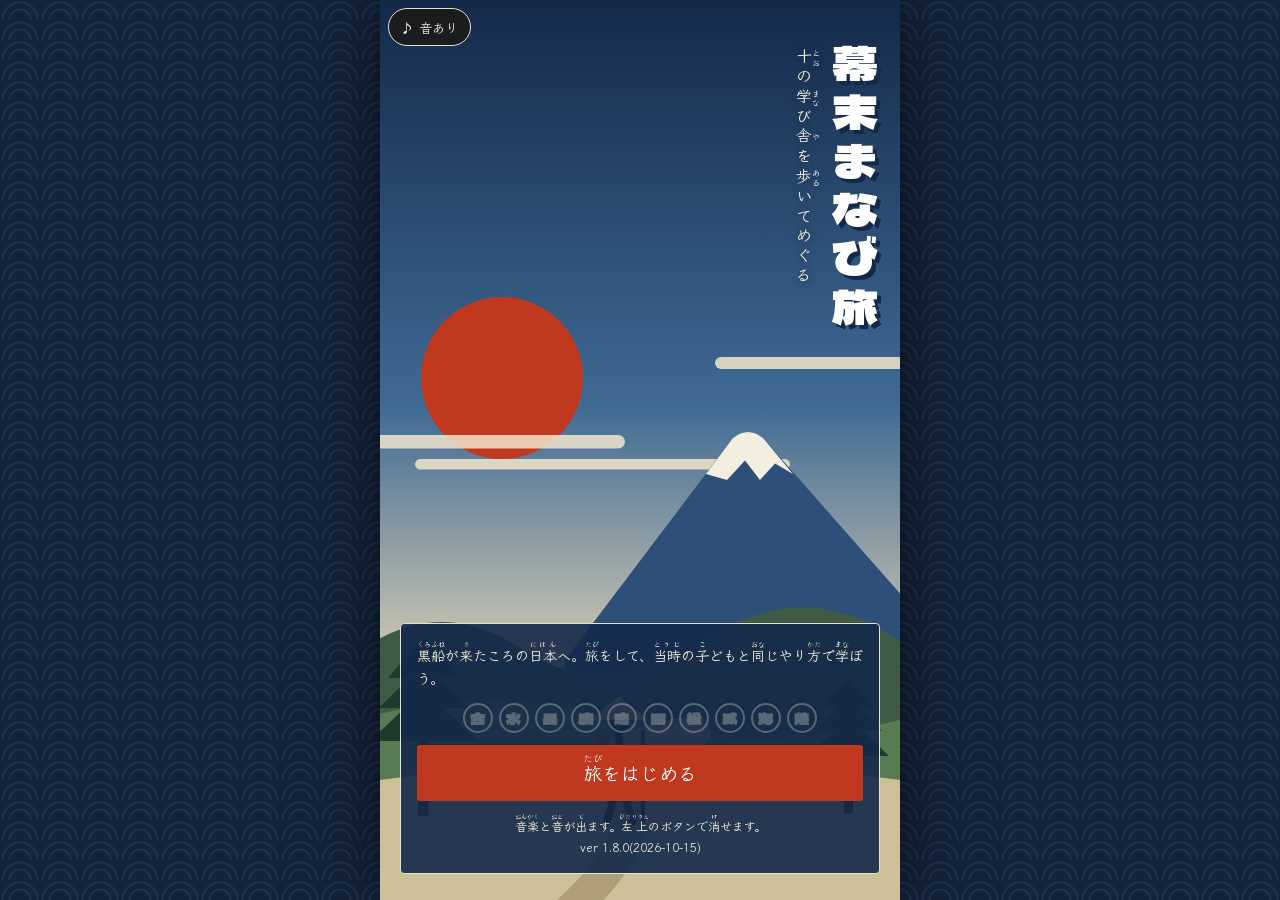
==== commit fe4d61f5: "v1.8.0 現地の巻(咸宜園跡を歩く)を追加" ====
--- a/bakumatsu-manabi-tabi/index.html
+++ b/bakumatsu-manabi-tabi/index.html
@@ -257,6 +257,9 @@
 .gbs{display:flex;flex-wrap:wrap;gap:6px}.gbs button{min-width:46px;min-height:46px;padding:4px 6px;display:flex;flex-direction:column;align-items:center;justify-content:center;font-family:var(--f-brush);font-size:19px;line-height:1.1;background:var(--bg);color:var(--fg);border:1.5px solid var(--fg);border-radius:3px}.gbs button.sel{background:var(--fg);color:var(--bg)}.gbs small{font-family:var(--f-body);font-size:10px;font-weight:600}
 .gbh{font-size:13px;font-weight:600;line-height:1.7}.gbt{font-family:var(--f-book);font-weight:400;font-size:19px;line-height:2.1}.gbt.eng{font-family:Georgia,"Times New Roman",serif;font-size:34px;line-height:1.3}.gbt span{font-family:var(--f-body);font-weight:600;font-size:13px}.gbo,.shoko i,.gbt i{font-style:normal;font-size:13px;letter-spacing:.18em;opacity:.7}
 .choice button.ng{animation:shake .3s}
+.gnc{font-family:var(--f-brush);font-size:20px;letter-spacing:.2em}.gnc span{display:inline-block;width:1.3em;text-align:center;opacity:.35}.gnc span.on{opacity:1;color:var(--shu)}
+.gn h3{font-family:var(--f-brush);font-weight:400;font-size:22px}.gn.ok{opacity:.92}.gn .seal.sm{display:inline-grid;width:30px;height:30px;font-size:16px;vertical-align:middle}
+.gnmi{font-weight:700;border-left:4px solid var(--shu);padding-left:10px}.gnt{font-size:14px;line-height:1.8;background:var(--bg);padding:8px 10px;border:1.5px dashed var(--line)}.gnx{font-size:14px;line-height:1.8}
 .dok{font-size:14px;line-height:1.8;opacity:.85}
 .shoko p{font-family:var(--f-book);font-weight:400;font-size:16px;line-height:2;border-bottom:1px dashed var(--line);padding:6px 0}
 .shoko span{font-family:var(--f-body);font-weight:600;font-size:13px}
@@ -314,7 +317,7 @@
 const A=t=>`<span class="chip a">${R('アプリの工夫{くふう}')}</span>${R(t)}`;
 const app=document.getElementById('app');
 /* バージョン情報: 更新のたびに先頭へ足す */
-const HIST=[['1.7.0','2026-10-12','のこり四つの学び舎(日新館、適塾、松下村塾、郷中教育)の絵も、資料にあわせて描きなおした。'],['1.6.1','2026-10-12','広い画面で学び舎の絵の上が切れるのを直した。'],['1.6.0','2026-10-12','六つの学び舎の絵を、資料で確かめた建物のかたちに描きなおした。学び舎の名前を看板に。'],['1.5.1','2026-10-12','閑谷学校の床みがきを、公式サイトの記述にあわせて「史実」に。'],['1.5.0','2026-10-12','学び舎ごとの読本を追加(十の学び舎で全158)。修めた学び舎をえらんで、一日にひとつ読み進める。'],['1.4.0','2026-10-12','毎日ひとつ新しい文に進む「読本」を追加(全64の文)。おさらいと算術一問、読んだ文を見かえす書庫も。学び舎で読む文も増えた。'],
+const HIST=[['1.8.0','2026-10-15','「現地の巻」を追加。日田の咸宜園跡で見る六つの場所を、問いと親子の話題つきで案内する。'],['1.7.0','2026-10-12','のこり四つの学び舎(日新館、適塾、松下村塾、郷中教育)の絵も、資料にあわせて描きなおした。'],['1.6.1','2026-10-12','広い画面で学び舎の絵の上が切れるのを直した。'],['1.6.0','2026-10-12','六つの学び舎の絵を、資料で確かめた建物のかたちに描きなおした。学び舎の名前を看板に。'],['1.5.1','2026-10-12','閑谷学校の床みがきを、公式サイトの記述にあわせて「史実」に。'],['1.5.0','2026-10-12','学び舎ごとの読本を追加(十の学び舎で全158)。修めた学び舎をえらんで、一日にひとつ読み進める。'],['1.4.0','2026-10-12','毎日ひとつ新しい文に進む「読本」を追加(全64の文)。おさらいと算術一問、読んだ文を見かえす書庫も。学び舎で読む文も増えた。'],
  ['1.3.0','2026-10-12','むずかしさを三段階でえらべるように。説明文を「くわしく知る」にたたんで文章を減らした。バージョン情報を追加。'],
  ['1.2.0','2026-10-10','レベル、門の解放、時代の仕事、品あつめを追加。シェア用の画像を設定。'],
  ['1.1.0','2026-10-10','史実を原典と照らし合わせ、裏づけのない説明を削除。出典ページ、オープニング、旅の目あて、旅のむすびを追加。音楽を自作曲に。'],
@@ -322,8 +325,8 @@
 const VER=HIST[0][0],VERDATE=HIST[0][1];
 let S={view:'title',school:null,step:0,done:{},shi:'',notes:{},marks:[]};
 S.gb={};S.gbDone='';S.me=null;S.at='edo';S.met={};S.vis={};S.days={};S.ev={};S.items={};S.jobs={};S.inbox=[];
-try{const d=JSON.parse(localStorage.getItem('manabitabi')||'{}');S.done=d.done||{};S.shi=d.shi||'';S.me=d.me||null;S.at=d.at||'edo';S.met=d.met||{};S.vis=d.vis||{};S.days=d.days||{};S.ev=d.ev||{};S.dailyDone=d.dd||'';S.opSeen=d.op||0;S.endSeen=d.ed||0;S.diff=d.df||'n';S.read=d.rd||0;S.revDone=d.rv||'';S.calcDone=d.cq||'';S.gb=d.gb||{};S.gbDone=d.gd||'';S.items=d.it||{};S.jobs=d.jb||{};S.inbox=d.ib||[];Object.keys(S.done).forEach(k=>{if(!S.vis[k])S.vis[k]=1})}catch(e){}
-const save=()=>{try{localStorage.setItem('manabitabi',JSON.stringify({done:S.done,shi:S.shi,me:S.me,at:S.at,met:S.met,vis:S.vis,days:S.days,ev:S.ev,dd:S.dailyDone,op:S.opSeen,ed:S.endSeen,it:S.items,jb:S.jobs,ib:S.inbox,df:S.diff,rd:S.read,rv:S.revDone,cq:S.calcDone,gb:S.gb,gd:S.gbDone}))}catch(e){}};
+try{const d=JSON.parse(localStorage.getItem('manabitabi')||'{}');S.done=d.done||{};S.shi=d.shi||'';S.me=d.me||null;S.at=d.at||'edo';S.met=d.met||{};S.vis=d.vis||{};S.days=d.days||{};S.ev=d.ev||{};S.dailyDone=d.dd||'';S.opSeen=d.op||0;S.endSeen=d.ed||0;S.diff=d.df||'n';S.read=d.rd||0;S.revDone=d.rv||'';S.calcDone=d.cq||'';S.gn=d.gn||{};S.gb=d.gb||{};S.gbDone=d.gd||'';S.items=d.it||{};S.jobs=d.jb||{};S.inbox=d.ib||[];Object.keys(S.done).forEach(k=>{if(!S.vis[k])S.vis[k]=1})}catch(e){}
+const save=()=>{try{localStorage.setItem('manabitabi',JSON.stringify({done:S.done,shi:S.shi,me:S.me,at:S.at,met:S.met,vis:S.vis,days:S.days,ev:S.ev,dd:S.dailyDone,op:S.opSeen,ed:S.endSeen,it:S.items,jb:S.jobs,ib:S.inbox,df:S.diff,rd:S.read,rv:S.revDone,cq:S.calcDone,gb:S.gb,gd:S.gbDone,gn:S.gn}))}catch(e){}};
 const UM={b:'武士{ぶし}の子{こ}',c:'商人{しょうにん}の子{こ}',n:'農家{のうか}の子{こ}',i:'医者{いしゃ}の子{こ}'};
 const UMD={b:'藩{はん}の学校{がっこう}に通{かよ}える家{いえ}。父{ちち}は刀{かたな}を二本{にほん}さしている。',c:'町{まち}の寺子屋{てらこや}で、読{よ}み書{か}きとそろばんを習{なら}った。',n:'村{むら}の寺子屋{てらこや}で学{まな}び、家{いえ}の田畑{たはた}も手{て}つだっている。',i:'家{いえ}には薬{くすり}と本{ほん}がある。蘭学{らんがく}にあこがれている。'};
 const AGE={10:'十歳{じっさい}',11:'十一歳{じゅういっさい}',12:'十二歳{じゅうにさい}',13:'十三歳{じゅうさんさい}',14:'十四歳{じゅうよんさい}',15:'十五歳{じゅうごさい}'};
@@ -462,6 +465,7 @@
  s_kangi:{g:'評',n:'月旦評{げったんひょう}',f:'毎月{まいつき}の成績{せいせき}をしめす表{ひょう}。無級{むきゅう}から九級{きゅうきゅう}までありました。'},
  s_kaigun:{g:'航',n:'航海術{こうかいじゅつ}の帳面{ちょうめん}',f:'伝習所{でんしゅうじょ}では、航海術{こうかいじゅつ}・測量{そくりょう}・算術{さんじゅつ}などを学{まな}びました。'},
  s_goju:{g:'歌',n:'いろは歌{うた}の書{か}きつけ',f:'島津忠良{しまづただよし}の四十七首{よんじゅうななしゅ}。郷中{ごじゅう}の学{まな}びの手本{てほん}でした。'},
+ g_kangi:{g:'咸',n:'咸宜園跡{かんぎえんあと} 見学{けんがく}の印{しるし}',f:'日田{ひた}の咸宜園跡{かんぎえんあと}を、じっさいに歩{ある}いて見{み}た印{しるし}。'},
  t_tegata:{g:'手',n:'通行手形{つうこうてがた}',f:'関所{せきしょ}を通{とお}るための書{か}きつけ。'},
  t_kasa:{g:'笠',n:'菅笠{すげがさ}',f:'日{ひ}ざしや雨{あめ}をよける笠{かさ}。浮世絵{うきよえ}の旅人{たびびと}もかぶっています。'},
  t_yatate:{g:'筆',n:'矢立{やたて}',f:'筆{ふで}と墨{すみ}つぼをひとつにした、持{も}ちはこべる筆記用具{ひっきようぐ}。'},
@@ -662,6 +666,7 @@
   ${S.inbox.length?`<section class="panel inbox">${H('知{し}らせ')}${S.inbox.map(x=>`<p>${x}</p>`).join('')}<button class="btn" id="ibok">${R('わかった')}</button></section>`:''}
   <section class="panel goal">${H('旅{たび}の目{め}あて')}${goalList(true)}<p style="font-size:14px">${R(n>=10?'十{とお}の印{しるし}がそろいました。レベルを上{あ}げて、時代{じだい}の仕事{しごと}を四{よっ}つやりとげると、旅{たび}のむすびをむかえます。':'十{とお}の印{しるし}がそろうと「遊学免状{ゆうがくめんじょう}」がもらえます。はじめは一校{いっこう}だけ。学{まな}んでレベルが上{あ}がると、紹介状{しょうかいじょう}をもらって次{つぎ}の門{もん}をたたけます。')}</p></section>
   <section class="panel">${H('時代{じだい}の仕事{しごと}')}<p style="font-size:14px">${R('学{まな}んだことを使{つか}って、当時{とうじ}ほんとうにあった仕事{しごと}を手{て}つだいます。')}</p><div class="jobs">${JOBS.map(j=>{const ok=lv()>=j.lv&&S.done[j.need],dn=S.jobs[j.id];return `<button class="fuda" ${ok&&!dn?`data-job="${j.id}"`:'disabled'}><span class="no">${j.g}</span><span><span class="nm" style="font-size:17px">${R(j.t)}</span><br><span class="sub">${dn?R('やりとげた'):ok?R('手{て}つだえる'):R('レベル'+j.lv+'と、'+STATIONS.find(s=>s.id===j.need).nm+'の修了{しゅうりょう}が要{い}る')}</span></span>${dn?'<span class="seal">礎</span>':''}</button>`}).join('')}</div></section>
+  <button class="fuda" id="gnb"><span class="no">咸</span><span><span class="nm" style="font-size:19px">${R('現地{げんち}の巻{まき}:咸宜園跡{かんぎえんあと}を歩{ある}く')}</span><br><span class="sub">${R('日田{ひた}で、ひらいて使{つか}う見学{けんがく}ページ')}</span></span><span class="go">${R('ひらく')}</span></button>
   <ol class="road">${STATIONS.map((s,i)=>`<li class="${s.id&&S.done[s.id]?'done':''}"><button class="fuda" ${unlocked(s.id)?`data-id="${s.id}"`:'disabled'}>
     <span class="no">${NUM[i]}</span>
     <span><span class="nm">${R(s.nm)}</span><br><span class="sub">${R(s.pl)} ・ ${R(s.way)}${s.id===S.at?' <b class="ima">いまここ</b>':''}</span></span>
@@ -670,7 +675,7 @@
   <details><summary>${R('おうちの方{かた}・先生{せんせい}へ')}</summary><p>各校の学び方(素読・会読・討論・詮議など)と読んでいる文章は、当時の記録や広く知られた資料をもとにしています。画面の「史実」は記録にもとづく内容、「アプリの工夫」は遊びやすくするために加えた演出です。当時の学校の多くは武士の男子に限られていました。このアプリでは主人公の生まれを選び、各校の「入門札」で「だれが学べたか」を示しています。専門家の監修は受けていません。確認できた内容と出典は下のボタンから見られます。素読は、意味の説明より先に声に出すのが当時のやり方です。ぜひ一緒に声に出してお読みください。</p><button class="btn sub" id="srcb">出典と確認のようす</button></details>
   <details><summary>バージョン ${VER}(${VERDATE})・更新のきろく</summary>${HIST.map(h=>`<p><b>ver ${h[0]}</b> ${h[1]}<br>${h[2]}</p>`).join('')}</details>`;
   app.querySelector('#srcb').onclick=()=>{S.view='src';render();scrollTo(0,0)};
-  app.querySelector('#me').onclick=()=>{S.view='make';render()};
+  app.querySelector('#me').onclick=()=>{S.view='make';render()};app.querySelector('#gnb').onclick=()=>{S.view='genchi';render();scrollTo(0,0)};
   const ib=app.querySelector('#ibok');if(ib)ib.onclick=()=>{S.inbox=[];save();render()};
   app.querySelectorAll('[data-job]').forEach(b=>b.onclick=()=>{S.view='job';S.job=b.dataset.job;render();scrollTo(0,0)});
   app.querySelector('#pass').onclick=()=>{S.view='pass';render()};
@@ -704,6 +709,7 @@
  ['古典の文','原文で確認:『論語』五十句の本文と篇(学而・為政・里仁・公冶長・雍也・述而・子罕・先進・顔淵・子路・憲問・衛霊公・季氏・陽貨・子張)/『孟子』七句(離婁上下・公孫丑上下・告子下・尽心上)/『大学』二句(礼記)','(ふりがなと読み下しは、一般的な読み方によっています。オランダ語の文と算術の問題は、はじめから「アプリの工夫」です)',[['論語(Wikisource 原文)','https://zh.wikisource.org/wiki/論語'],['孟子(Wikisource 原文)','https://zh.wikisource.org/wiki/孟子']]],
  ['学び舎の読本','日新館:什の掟(公式サイトの表記)/弘道館:『弘道館記』の本文(拓本)と読み方(茨城県教育会『愛誦集衍義』一九三九年)/昌平坂:佐藤一斎『言志四録』は後半生の四十余年にわたる語録。十四のことばは西郷隆盛が書きぬいた『南洲手抄言志録』の本文と読み下し、「少くして学べば」は『言志四録』の項による/福沢塾:『学問のすすめ』の本文(一八七二〜七六年)/閑谷学校:毎月ついたちに「朱文公学規」の講釈があり農民も聴講できた(公式サイト)。朱子の学規の原文は「白鹿洞書院学規(掲示)」として確認/松下村塾:「士規七則」の原文と読み下し、一八五五年に玉木彦助の元服の祝いに書いたこと/咸宜園:「桂林荘雑詠」四首の原文と読み下し、淡窓のはじめの塾が桂林荘であること/郷中教育:いろは歌三十六首の本文(加世田歴史館のページ。『加世田市史』による)/適塾・海軍伝習所:オランダ語から日本語に入ったことば四十語とつづり','『学問のすすめ』は明治の本で、幕末の塾で読まれたものではありません(画面にもそう書いています)/閑谷学校で読まれた「朱文公学規」の本文そのものは未確認。朱子の学規として伝わる文を使いました。読み下しは一般的な読み方です/オランダ語の四十語を、適塾や伝習所で実際に教えたかどうかは未確認。「アプリの工夫」として表示しています/いろは歌は四十七首のうち三十六首。残りは小学生むけに説明しきれないため入れていません/すべての「やさしい意味」はこのアプリで書いたもので、専門家の校閲は受けていません',[['弘道館記(Wikisource)','https://ja.wikisource.org/wiki/弘道館記'],['弘道館記 愛誦集衍義(Wikisource)','https://ja.wikisource.org/wiki/弘道館記_(愛誦集衍義)'],['南洲手抄言志録(Wikisource)','https://ja.wikisource.org/wiki/南洲手抄言志録'],['言志四録',W+'言志四録'],['学問のすゝめ(Wikisource)','https://ja.wikisource.org/wiki/学問のすゝめ'],['旧閑谷学校 史跡各所案内','https://shizutani.jp/appreciate/ja-map/'],['白鹿洞書院學規(Wikisource 原文)','https://zh.wikisource.org/wiki/白鹿洞書院學規'],['士規七則',W+'士規七則'],['広瀬淡窓',W+'広瀬淡窓'],['日新公いろは歌(加世田歴史館)','https://hantoubunka.site.kagoshima.jp/kasedainfo/irohauta2.html'],['オランダ語由来の日本語(英語版Wikipedia)','https://en.wikipedia.org/wiki/List_of_Japanese_words_of_Dutch_origin']]],
  ['学び舎の絵','弘道館:正門は本瓦葺きの四脚門。梅は設立当初から植えられた/昌平坂学問所:一七九九年の改築で、黒塗りの大きな建物に改められた/福沢塾:中津藩中屋敷の二階建ての長屋(一階は六畳一室と台所、二階は十五畳ほど)/閑谷学校:講堂は入母屋造り、しころ葺きの大屋根、火灯窓。石塀がめぐる/咸宜園:秋風庵は大きな寄棟造で茅葺き。遠思楼は二階建ての寄棟造(一八四九年)/長崎海軍伝習所:観光丸は木造の外輪船で、三本マストのスクーナー型/日新館:会津若松城の西隣にあり、水練場と天文台をそなえた/適塾:北浜の町家(もとは商家)。辞書のある部屋はあかりが消えることがなかった/松下村塾:木造かわらぶきの平屋。八畳に十畳半を増築/郷中教育:加治屋町は甲突川の下流にあり、下級武士が住んだ','こまかい色、寸法、窓や柱の数、塀のつくりは想像で描いています/昌平坂と遠思楼の屋根の材料、観光丸の煙突の位置、福沢塾から海が見えたかどうかは未確認/日新館の校舎と門のかたち、城の見え方、適塾の格子や二階の窓、松下村塾の松の木と間取りの見え方、加治屋町の家と生垣は想像です(加治屋町の当時の建物は残っていません)',[['弘道館',W+'弘道館'],['湯島聖堂',W+'湯島聖堂'],['慶應義塾',W+'慶應義塾'],['旧閑谷学校 史跡各所案内','https://shizutani.jp/appreciate/ja-map/'],['咸宜園跡(教育遺産の資料・水戸市)','https://www.city.mito.lg.jp/uploaded/attachment/1199.pdf'],['観光丸',W+'観光丸'],['日新館',W+'日新館'],['適塾(OSAKA-INFO)','https://osaka-info.jp/spot/tekijuku/'],['松下村塾',W+'松下村塾'],['加治屋町',W+'加治屋町_(鹿児島市)']]],
+ ['現地の巻(咸宜園跡)','秋風庵:一七八一年に淡窓の伯父・廣瀬月化(平八)が隠宅として建てた。開塾以前から現存する唯一の建物で、歴代塾主の居宅/遠思楼:一八四九年に淡窓の書斎として建てた二階建て寄棟造。二階は床の間も棚もなく円窓がひとつ。夜話や詩会の場。一八七四年に売却・移築、一九五三年に旧位置へ/井戸:一八一九年に掘り、翌年の梅雨に崩れ、一八二〇年十一月に使えるように。となりに釜屋と風呂。井戸屋形は二〇一〇年に復元/書蔵庫:一八九〇年十二月、蔵書の散逸を防ぐため有志が建てた。曳家で現在地へ/敷地:東西に長い約九百坪、嘉永年間に大小十五棟をこえる建物。東塾は一八二四年の茅葺二階建ての寄宿舎/閉塾までの門人は五千人をこえる(日田市)/教育研究センターの開館時間・休館日・入館料','建物の中のどこまで入れるか、見学の順路/センターの開館情報は、日田市の公式ページではなく博物館の案内サイトで確認したもの/問いと「親子で話そう」は、このアプリで作ったもの',[['咸宜園とは(日田市)','https://www.city.hita.oita.jp/site/kangien/1736.html'],['咸宜園跡(教育遺産の資料・水戸市)','https://www.city.mito.lg.jp/uploaded/attachment/1199.pdf'],['咸宜園教育研究センター(インターネットミュージアム)','https://www.museum.or.jp/museum/17936']]],
  ['旅と時代','一里塚は日本橋を起点に一里ごと/関所の通過に通行手形','旅人は一日に十里歩いた、という説明',[['一里塚',W+'一里塚'],['通行手形',W+'通行手形']]]];
 function viewSrc(){document.body.dataset.s='';
   app.innerHTML=`<button class="btn sub" id="back">← ${R('道中図{どうちゅうず}へ')}</button><section class="panel">${H('出典{しゅってん}と確認{かくにん}のようす')}
@@ -1323,13 +1329,60 @@
   d4.querySelectorAll('.choice button').forEach(b=>b.onclick=()=>{if(b.dataset.k==='1'){if(!rev)S.gb[id]=n+1;S.gbDone=k;S.gbPick=0;if(!S.days[k])logDay();else save();sfx('stamp');bindGaku(d4,k,dn,ok);d4.querySelector('#gbr').innerHTML=`<p class="gbt" style="font-size:16px">${line(it)}</p>`}else{tok(160,.15);b.classList.remove('ng');void b.offsetWidth;b.classList.add('ng')}})}
 const SCHOOLS={nisshin:NISSHIN,teki:TEKI,shoka:SHOKA,kodo:KODO,shohei:SHOHEI,fuku:FUKU,shizu:SHIZU,kangi:KANGI,kaigun:KAIGUN,goju:GOJU};
 
+/* ---------- 現地の巻:咸宜園跡を歩く ---------- */
+const GN=[
+ {id:'c',n:'咸宜園教育研究{かんぎえんきょういくけんきゅう}センター',mi:'はじめにここへ。案内{あんない}の映像{えいぞう}を見{み}よう。「咸宜園入門{かんぎえんにゅうもん}ぼっくす」という体験用{たいけんよう}の教材{きょうざい}もあります。',
+  f:'咸宜園跡{かんぎえんあと}をおとずれる人{ひと}のための案内{あんない}の施設{しせつ}。淡窓{たんそう}や門下生{もんかせい}についての資料{しりょう}を展示{てんじ}しています。',
+  q:{q:'咸宜園{かんぎえん}で、毎月{まいつき}、塾生{じゅくせい}の成績{せいせき}を発表{はっぴょう}したしくみは?',o:['月旦評{げったんひょう}','素読吟味{そどくぎんみ}','会読{かいどく}'],a:0,x:'月旦評{げったんひょう}。毎月{まいつき}の成績{せいせき}で、無級{むきゅう}から九級{きゅうきゅう}まで上{あ}がっていきました。'},
+  t:'自分{じぶん}の成績{せいせき}が毎月{まいつき}みんなに知{し}らされたら、どんな気{き}もちになる?'},
+ {id:'s',n:'秋風庵{しゅうふうあん}',mi:'大{おお}きな屋根{やね}を見{み}上{あ}げよう。四方{しほう}にかたむく「寄棟造{よせむねづく}り」。',
+  f:'一七八一年{ねん}、淡窓{たんそう}の伯父{おじ}・廣瀬月化{ひろせげっか}が、隠居{いんきょ}のために建{た}てた家{いえ}。咸宜園{かんぎえん}ができる前{まえ}からのこる、ただひとつの建物{たてもの}で、のちに塾主{じゅくしゅ}の住{す}まいになりました。',
+  q:{q:'秋風庵{しゅうふうあん}が建{た}ったのは、咸宜園{かんぎえん}がこの場所{ばしょ}に開{ひら}かれた一八一七年{ねん}より、前{まえ}? あと?',o:['前{まえ}','あと'],a:0,x:'一七八一年{ねん}。咸宜園{かんぎえん}より三十六年{さんじゅうろくねん}も古{ふる}い建物{たてもの}です。'},
+  t:'家族{かぞく}の家{いえ}が、学校{がっこう}のはじまりの場所{ばしょ}になった。自分{じぶん}の家{いえ}が塾{じゅく}になったら、どの部屋{へや}を教室{きょうしつ}にする?'},
+ {id:'i',n:'井戸{いど}',mi:'井戸{いど}のまわりを見{み}てみよう。のぞきこむときは、身{み}をのり出{だ}さないで。',
+  f:'一八一九年{ねん}に掘{ほ}ったものの、次{つぎ}の年{とし}の梅雨{つゆ}に石積{いしづ}みがくずれ、掘{ほ}りなおして一八二〇年{ねん}の十一月{じゅういちがつ}に使{つか}えるようになりました。となりには炊事場{すいじば}(釜屋{かまや})とお風呂{ふろ}がありました。いまの井戸{いど}の屋根{やね}は二〇一〇年{ねん}に復元{ふくげん}したものです。',
+  q:{q:'淡窓{たんそう}の詩{し}「君{きみ}は川流{せんりゅう}を汲{く}め 我{われ}は薪{たきぎ}を拾{ひろ}わん」。「きみ」がするのは?',o:['川{かわ}で水{みず}をくむ','たきぎをひろう','本{ほん}を読{よ}む'],a:0,x:'きみは水{みず}をくみ、ぼくはたきぎをひろう。仲間{なかま}と分{わ}けあってくらすようすをうたった詩{し}です。'},
+  t:'一度{いちど}くずれた井戸{いど}を、もう一度{いちど}掘{ほ}りなおした。うまくいかなかったとき、どうする?'},
+ {id:'e',n:'遠思楼{えんしろう}',mi:'二階{にかい}の窓{まど}をさがそう。どんな形{かたち}かな。',
+  f:'一八四九年{ねん}、淡窓{たんそう}の書斎{しょさい}として建{た}てた二階建{にかいだ}て。二階{にかい}は床{とこ}の間{ま}も棚{たな}もなく、丸{まる}い窓{まど}がひとつあるだけの簡素{かんそ}な部屋{へや}。夜{よる}に塾生{じゅくせい}と語{かた}りあう「夜話{やわ}」や、詩{し}の会{かい}の場{ば}にもなりました。一度{いちど}売{う}られてよそへ移{うつ}されましたが、一九五三年{ねん}にもとの場所{ばしょ}にもどされました。',
+  q:{q:'遠思楼{えんしろう}の二階{にかい}の窓{まど}は?',o:['丸{まる}い窓{まど}がひとつ','四角{しかく}い窓{まど}がたくさん','窓{まど}はない'],a:0,x:'丸{まる}い窓{まど}がひとつだけ。かざりのない部屋{へや}で、淡窓{たんそう}は本{ほん}を読{よ}み、考{かんが}えました。'},
+  t:'かざりのない静{しず}かな部屋{へや}と、にぎやかな部屋{へや}。考{かんが}えごとをするなら、どっちがいい?'},
+ {id:'k',n:'書蔵庫{しょぞうこ}',mi:'ほかの建物{たてもの}とくらべてみよう。これは明治{めいじ}になってからの蔵{くら}です。',
+  f:'一八九〇年{ねん}の十二月{じゅうにがつ}、咸宜園{かんぎえん}がおとろえて本{ほん}がちらばってしまわないよう、志{こころざし}のある人{ひと}たちがお金{かね}を集{あつ}めて建{た}てました。はじめは別{べつ}の場所{ばしょ}にあり、建物{たてもの}ごと動{うご}かして今{いま}の場所{ばしょ}に来{き}ました。',
+  q:{q:'書蔵庫{しょぞうこ}を建{た}てたのは、なんのため?',o:['塾{じゅく}の本{ほん}を守{まも}るため','お米{こめ}をしまうため','お金{かね}をしまうため'],a:0,x:'本{ほん}を守{まも}るため。塾{じゅく}が閉{と}じたあとも、学{まな}びをのこそうとした人{ひと}たちがいました。'},
+  t:'百年後{ひゃくねんご}の人{ひと}にのこしたいものを、ひとつえらぶなら何{なに}?'},
+ {id:'h',n:'敷地{しきち}を見{み}わたす',mi:'いまは建物{たてもの}がない広{ひろ}い場所{ばしょ}も、ぐるりと見{み}わたそう。ここに塾生{じゅくせい}の寮{りょう}がならんでいたと思{おも}って。',
+  f:'東西{とうざい}に長{なが}い、およそ九百坪{きゅうひゃくつぼ}の敷地{しきち}。いちばん多{おお}いころは大小{だいしょう}十五棟{じゅうごむね}をこえる建物{たてもの}がありました。塾生{じゅくせい}の寄宿舎{きしゅくしゃ}「東塾{とうじゅく}」は一八二四年{ねん}にできた茅葺{かやぶ}きの二階建{にかいだ}て。東塾{とうじゅく}も、のちの南塾{なんじゅく}も、今{いま}はのこっていません。',
+  q:{q:'いちばん多{おお}いころ、咸宜園{かんぎえん}の建物{たてもの}はいくつあった?',o:['十五棟{じゅうごむね}をこえた','二棟{ふたむね}だけ','百棟{ひゃくむね}'],a:0,x:'十五棟{じゅうごむね}をこえる建物{たてもの}。閉塾{へいじゅく}までに五千人{ごせんにん}をこえる人{ひと}が学{まな}びました。'},
+  t:'ここで寝{ね}おきして学{まな}ぶとしたら、何{なに}がいちばん楽{たの}しみ? 何{なに}がいちばんたいへん?'}];
+function viewGenchi(){document.body.dataset.s='kangi';S.gn=S.gn||{};const g=S.gn,done=GN.filter(x=>g[x.id]).length;
+  app.innerHTML=`<div class="scene sc-kangi pic" style="margin-bottom:0">${SCN.kangi}<div class="name" style="font-size:22px;height:140px">咸宜園跡</div><div class="where">${R('現地{げんち}の巻{まき}')}</div></div>
+  <section class="panel"><h2>${R('咸宜園跡{かんぎえんあと}を歩{ある}く')}</h2>
+  <p>${R('日田{ひた}の咸宜園跡{かんぎえんあと}で、ひらいて使{つか}うページです。見{み}たところから印{しるし}をつけよう。どこから回{まわ}ってもかまいません。')}</p>
+  <p class="gnc">${GN.map(x=>`<span class="${g[x.id]?'on':''}">${g[x.id]?'咸':'・'}</span>`).join('')} ${done}/${GN.length}</p>
+  <details class="more"><summary>${R('出{で}かける前{まえ}に')}</summary><p style="font-size:14px;line-height:1.8">咸宜園教育研究センター:午前9時〜午後5時(入館は4時30分まで)、水曜休館(祝日なら翌日)、入館無料。2026年10月に博物館の案内サイトで見た情報です。出かける前に、日田市の案内で確かめてください。</p></details></section>
+  ${GN.map((x,i)=>`<section class="panel gn${g[x.id]?' ok':''}" id="gn_${x.id}"><h3>${NUM[i]} ${R(x.n)}${g[x.id]?' <b class="seal sm">咸</b>':''}</h3>
+   <p class="gnmi">${R(x.mi)}</p><p class="note">${F(x.f)}</p>
+   <p style="font-size:15px">${R(x.q.q)}</p><div class="choice">${x.q.o.map((o,j)=>`<button data-s="${x.id}" data-k="${j}">${R(o)}</button>`).join('')}</div><p class="gnx" hidden>${R('正解{せいかい}。'+x.q.x)}</p>
+   <p class="gnt"><b>${R('親子{おやこ}で話{はな}そう')}</b><br>${R(x.t)}</p>
+   <button class="btn${g[x.id]?' sub':''}" data-mark="${x.id}">${g[x.id]?R('見{み}た(もう一度{いちど}おすと消{け}せます)'):R('ここを見{み}た!')}</button></section>`).join('')}
+  <section class="panel">${H('今日{きょう}の発見{はっけん}')}<p style="font-size:14px">${R('現地{げんち}で気{き}づいたことを、ひとことのこそう。この端末{たんまつ}の中{なか}だけに保存{ほぞん}されます。')}</p>
+   <textarea id="gnm" rows="3" maxlength="200" style="width:100%;font:inherit;padding:8px;border:1.5px solid var(--fg);background:var(--bg);color:var(--fg)">${esc(g.memo||'')}</textarea>${g.day?`<p style="font-size:13px">${R('すべて見{み}た日{ひ}')}:${g.day}</p>`:''}</section>
+  <button class="btn sub" id="back">← ${R(S.me?'道中図{どうちゅうず}へ':'はじめの画面{がめん}へ')}</button>
+  <p class="note">${F('建物{たてもの}と井戸{いど}、書蔵庫{しょぞうこ}の説明{せつめい}は、日田市{ひたし}と教育遺産{きょういくいさん}の資料{しりょう}によります。')}<br>${A('問{と}いと「親子{おやこ}で話{はな}そう」は、このアプリで作{つく}ったものです。')}</p>`;
+  app.querySelectorAll('.gn .choice button').forEach(b=>b.onclick=()=>{const x=GN.find(y=>y.id===b.dataset.s),sec=b.closest('section');if(+b.dataset.k===x.q.a){sec.querySelector('.gnx').hidden=false;b.classList.add('sel');sfx('ok')}else{tok(160,.15);b.classList.remove('ng');void b.offsetWidth;b.classList.add('ng')}});
+  app.querySelectorAll('[data-mark]').forEach(b=>b.onclick=()=>{const id=b.dataset.mark;if(g[id])delete g[id];else{g[id]=1;sfx('stamp')}
+    if(GN.every(x=>g[x.id])&&!g.day){g.day=new Date().toLocaleDateString('ja-JP');if(S.me){give('g_kangi');logDay()}}save();const y=scrollY;viewGenchi();scrollTo(0,y)});
+  app.querySelector('#gnm').oninput=e=>{g.memo=e.target.value;save()};
+  app.querySelector('#back').onclick=()=>{S.view=S.me?'map':'title';if(location.hash==='#kangien')history.replaceState(null,'',location.pathname+location.search);render();scrollTo(0,0)}}
 function render(){
-  const tabs=document.getElementById('tabs'),tabbed=!!S.me&&!['title','make','op','end'].includes(S.view);tabs.hidden=!tabbed;document.body.classList.toggle('tabbed',tabbed);
+  const tabs=document.getElementById('tabs'),tabbed=!!S.me&&!['title','make','op','end','genchi'].includes(S.view);tabs.hidden=!tabbed;document.body.classList.toggle('tabbed',tabbed);
   tabs.querySelectorAll('button').forEach(b=>b.classList.toggle('on',(b.dataset.v==='pass')===(S.view==='pass')));
   setMood(['title','op','end','make'].includes(S.view)?'op':'main');
   if(S.view==='title')return viewTitle();
   if(S.view==='op')return slides(OP(),()=>{S.opSeen=1;save();S.view=S.me?'map':'make';render();scrollTo(0,0)});
   if(S.view==='end'&&S.me)return slides(ED(),()=>{S.endSeen=1;save();S.view='pass';render();scrollTo(0,0)});
+  if(S.view==='genchi')return viewGenchi();
   if(!S.me||S.view==='make')return viewMake();
   if(S.view==='school'){document.body.dataset.s=S.school;SCHOOLS[S.school][S.step]()}
   else if(S.view==='walk')viewWalk();
@@ -1341,6 +1394,7 @@
   S.resume=S.view==='school'&&b.dataset.v==='pass'?{school:S.school,step:S.step}:b.dataset.v==='map'?null:S.resume;S.view=b.dataset.v;render();scrollTo(0,0)};
 /* 文章を減らす: 史実と工夫の説明は「くわしく知る」にたたむ */
 new MutationObserver(()=>{app.querySelectorAll('p.note').forEach(n=>{if(n.closest('details')||n.hidden)return;const d=document.createElement('details'),m=document.createElement('summary');d.className='more';m.innerHTML=R('くわしく知{し}る');n.replaceWith(d);d.append(m,n)})}).observe(app,{childList:true});
+if(location.hash==='#kangien')S.view='genchi';
 const start=d=>{if(d&&d.done){S.done=d.done;S.shi=d.shi||'';S.me=d.me||S.me;S.at=d.at||S.at}render()};
 window.claude?.hot?.snapshot?.(()=>({done:S.done,shi:S.shi,me:S.me,at:S.at}));
 window.claude?.hot?.ready?window.claude.hot.ready(start):start(window.claude?.hot?.data??{});
